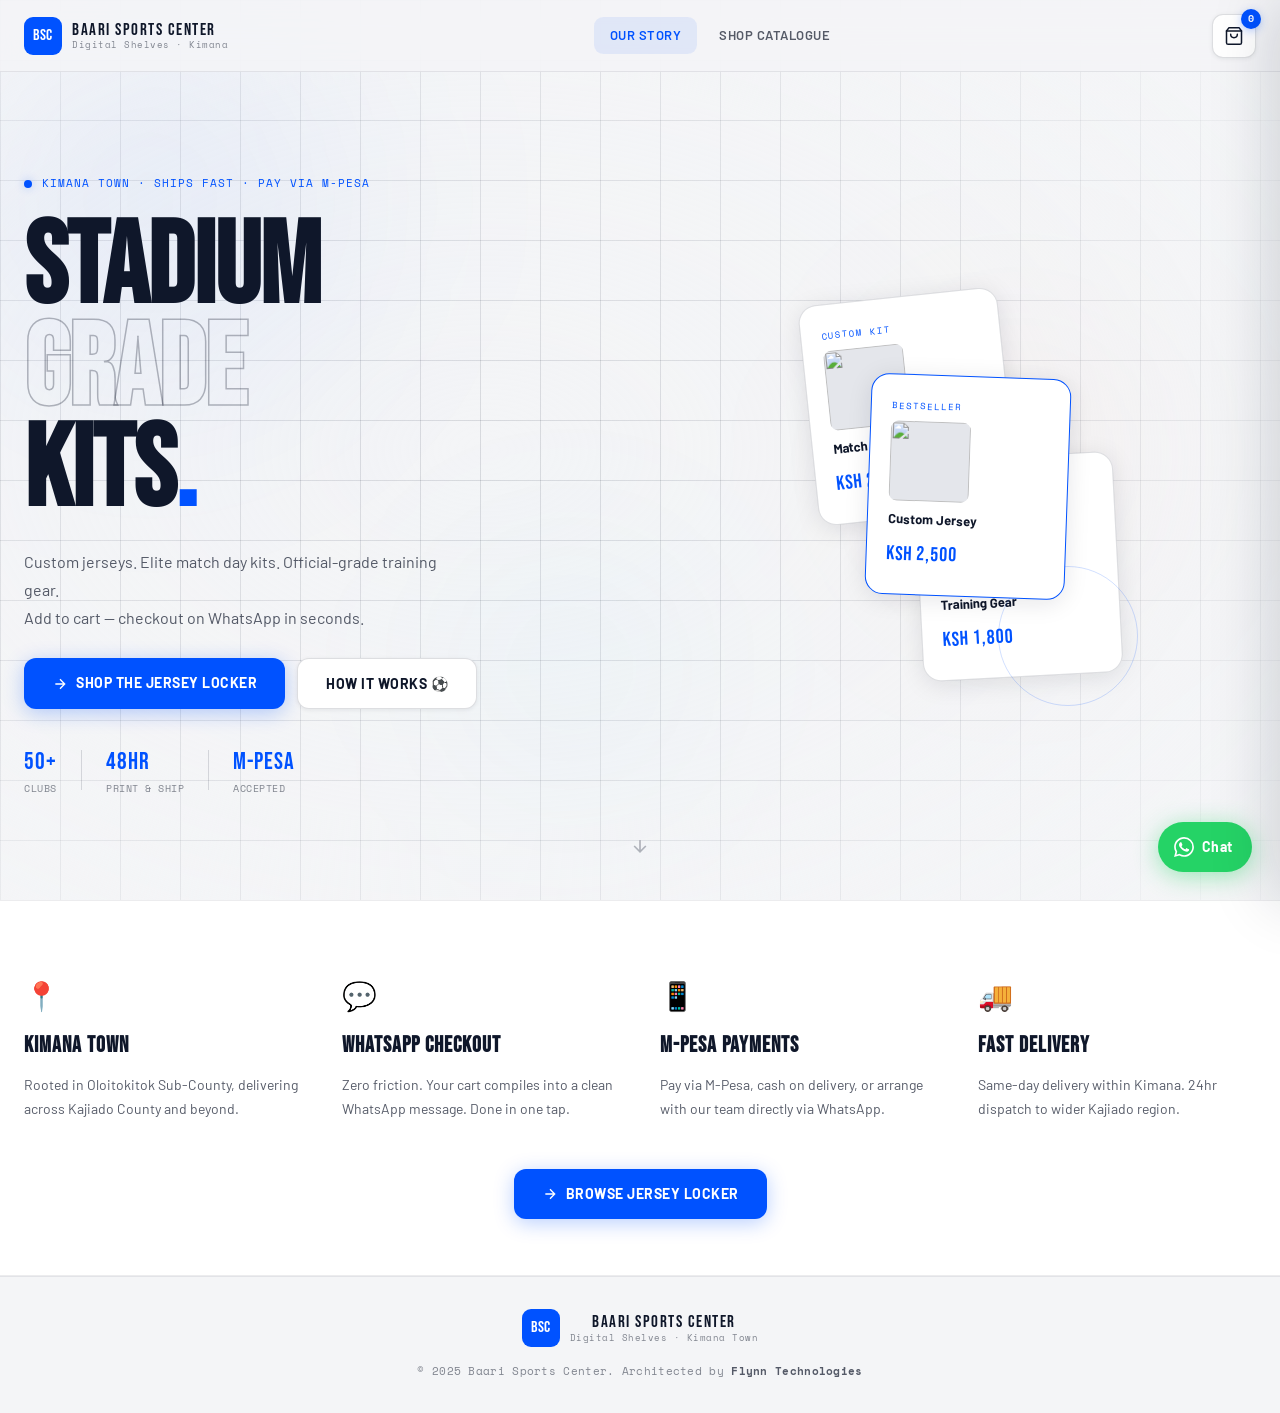
==== index.html @ a7b5a1e6 "First push from Termux" ====
<!DOCTYPE html>
<html lang="en">
<head>
  <meta charset="UTF-8" />
  <meta name="viewport" content="width=device-width, initial-scale=1.0" />
  <title>BAARI SPORTS CENTER — Digital Shelves · Kimana</title>
  <link rel="preconnect" href="https://fonts.googleapis.com" />
  <link rel="preconnect" href="https://fonts.gstatic.com" crossorigin />
  <link href="https://fonts.googleapis.com/css2?family=Bebas+Neue&family=Barlow:ital,wght@0,300;0,400;0,500;0,600;0,700;0,900;1,300&family=Space+Mono:wght@400;700&display=swap" rel="stylesheet" />
  <link rel="stylesheet" href="style.css" />
</head>
<body>

  <!-- ═══════════════════════════════════════════
       NAVIGATION BAR
  ═══════════════════════════════════════════ -->
  <header class="nav-header" id="navHeader">
    <div class="nav-inner">

      <!-- Logo -->
      <a class="nav-logo" href="index.html" aria-label="Baari Sports Center — Home">
        <span class="logo-qs">BSC</span>
        <div class="logo-text">
          <span class="logo-main">BAARI SPORTS CENTER</span>
          <span class="logo-sub">Digital Shelves · Kimana</span>
        </div>
      </a>

      <!-- Desktop nav links -->
      <nav class="nav-links" aria-label="Primary navigation">
        <a class="nav-link" href="index.html" data-page="index.html">Our Story</a>
        <a class="nav-link" href="catalogue.html" data-page="catalogue.html">Shop Catalogue</a>
      </nav>

      <!-- Actions -->
      <div class="nav-actions">
        <button class="cart-trigger" id="cartTrigger" aria-label="Open kit bag">
          <svg class="cart-icon" viewBox="0 0 24 24" fill="none" stroke="currentColor" stroke-width="1.8" stroke-linecap="round" stroke-linejoin="round">
            <path d="M6 2L3 6v14a2 2 0 002 2h14a2 2 0 002-2V6l-3-4z"/>
            <line x1="3" y1="6" x2="21" y2="6"/>
            <path d="M16 10a4 4 0 01-8 0"/>
          </svg>
          <span class="cart-badge" id="cartBadge">0</span>
        </button>
        <button class="hamburger" id="hamburger" aria-label="Open menu" aria-expanded="false">
          <span></span><span></span><span></span>
        </button>
      </div>

    </div>
  </header>

  <!-- Mobile nav overlay -->
  <div class="mobile-nav-overlay" id="mobileNavOverlay" role="dialog" aria-modal="true" aria-label="Mobile navigation">
    <button class="mobile-nav-close" id="mobileNavClose" aria-label="Close menu">✕</button>
    <a class="mobile-nav-link" href="index.html" data-page="index.html">Our Story</a>
    <a class="mobile-nav-link" href="catalogue.html" data-page="catalogue.html">Shop Catalogue</a>
  </div>


  <!-- ═══════════════════════════════════════════
       LANDING PAGE
  ═══════════════════════════════════════════ -->

  <!-- ─── HERO ─── -->
  <section class="hero" id="hero">

    <!-- Decorative background geometry -->
    <div class="hero-bg" aria-hidden="true">
      <div class="hero-grid-overlay"></div>
      <div class="hero-orb hero-orb--1"></div>
      <div class="hero-orb hero-orb--2"></div>
      <div class="hero-orb hero-orb--3"></div>
    </div>

    <!-- Deep vignette focus layer -->
    <div class="hero-vignette" aria-hidden="true"></div>

    <div class="hero-content">

      <!-- Eyebrow — first element in -->
      <div class="hero-eyebrow reveal-target reveal-target--d1">
        <span class="eyebrow-dot" aria-hidden="true"></span>
        <span>Kimana Town · Ships Fast · Pay via M-Pesa</span>
      </div>

      <!-- Headline — three lines, each staggered -->
      <h1 class="hero-headline" aria-label="Stadium Grade Kits">
        <span class="hl-line hl-line--1 reveal-target reveal-target--d2">STADIUM</span>
        <span class="hl-line hl-line--2 reveal-target reveal-target--d3">GRADE</span>
        <span class="hl-line hl-line--3 reveal-target reveal-target--d4">KITS<span class="hl-accent">.</span></span>
      </h1>

      <!-- Subtitle -->
      <p class="hero-sub reveal-target reveal-target--d5">
        Custom jerseys. Elite match day kits. Official-grade training gear.<br />
        Add to cart — checkout on WhatsApp in seconds.
      </p>

      <!-- CTAs -->
      <div class="hero-ctas reveal-target reveal-target--d6">
        <a class="btn btn--primary" href="catalogue.html">
          <svg viewBox="0 0 24 24" fill="none" stroke="currentColor" stroke-width="2"><path d="M5 12h14M12 5l7 7-7 7"/></svg>
          Shop the Jersey Locker
        </a>
        <button class="btn btn--ghost" id="heroHowItWorks">
          How It Works ⚽
        </button>
      </div>

      <!-- Stats -->
      <div class="hero-stats reveal-target reveal-target--d7">
        <div class="stat">
          <span class="stat-num">50+</span>
          <span class="stat-label">Clubs</span>
        </div>
        <div class="stat-divider" aria-hidden="true"></div>
        <div class="stat">
          <span class="stat-num">48hr</span>
          <span class="stat-label">Print &amp; Ship</span>
        </div>
        <div class="stat-divider" aria-hidden="true"></div>
        <div class="stat">
          <span class="stat-num">M-Pesa</span>
          <span class="stat-label">Accepted</span>
        </div>
      </div>

    </div>

    <!-- Hero visual card stack -->
    <div class="hero-visual reveal-target reveal-target--d4" aria-hidden="true">
      <div class="hero-card-stack">
        <div class="hc hc--1">
          <div class="hc-tag">CUSTOM KIT</div>
          <div class="hc-img-wrap hc-img-wrap--sm img-skeleton">
            <img src="assets/hero-kit.jpg" alt="" width="80" height="80" loading="lazy" class="hc-img"
                 onerror="this.closest('.hc-img-wrap').classList.add('img-fallback')" />
          </div>
          <div class="hc-name">Match Day Kit</div>
          <div class="hc-price">Ksh 2,800</div>
        </div>
        <div class="hc hc--2">
          <div class="hc-tag">BESTSELLER</div>
          <div class="hc-img-wrap hc-img-wrap--sm img-skeleton">
            <img src="assets/hero-jersey.jpg" alt="" width="80" height="80" loading="lazy" class="hc-img"
                 onerror="this.closest('.hc-img-wrap').classList.add('img-fallback')" />
          </div>
          <div class="hc-name">Custom Jersey</div>
          <div class="hc-price">Ksh 2,500</div>
        </div>
        <div class="hc hc--3">
          <div class="hc-tag">TRAINING</div>
          <div class="hc-img-wrap hc-img-wrap--sm img-skeleton">
            <img src="assets/hero-training.jpg" alt="" width="80" height="80" loading="lazy" class="hc-img"
                 onerror="this.closest('.hc-img-wrap').classList.add('img-fallback')" />
          </div>
          <div class="hc-name">Training Gear</div>
          <div class="hc-price">Ksh 1,800</div>
        </div>
        <div class="hc-accent-ring"></div>
      </div>
    </div>

    <!-- Scroll cue -->
    <button class="hero-scroll-cue" id="heroScrollCue" aria-label="Scroll to about section">
      <svg viewBox="0 0 24 24" fill="none" stroke="currentColor" stroke-width="2"><path d="M12 5v14M5 12l7 7 7-7"/></svg>
    </button>

  </section>


  <!-- ─── ABOUT / VALUE PROPOSITIONS ─── -->
  <section class="about-strip" id="about">
    <div class="about-inner">
      <div class="about-block">
        <span class="about-icon">📍</span>
        <h4>Kimana Town</h4>
        <p>Rooted in Oloitokitok Sub-County, delivering across Kajiado County and beyond.</p>
      </div>
      <div class="about-block">
        <span class="about-icon">💬</span>
        <h4>WhatsApp Checkout</h4>
        <p>Zero friction. Your cart compiles into a clean WhatsApp message. Done in one tap.</p>
      </div>
      <div class="about-block">
        <span class="about-icon">📱</span>
        <h4>M-Pesa Payments</h4>
        <p>Pay via M-Pesa, cash on delivery, or arrange with our team directly via WhatsApp.</p>
      </div>
      <div class="about-block">
        <span class="about-icon">🚚</span>
        <h4>Fast Delivery</h4>
        <p>Same-day delivery within Kimana. 24hr dispatch to wider Kajiado region.</p>
      </div>
    </div>

    <div class="about-cta-row">
      <a class="btn btn--primary" href="catalogue.html">
        <svg viewBox="0 0 24 24" fill="none" stroke="currentColor" stroke-width="2"><path d="M5 12h14M12 5l7 7-7 7"/></svg>
        Browse Jersey Locker
      </a>
    </div>
  </section>


  <!-- ═══════════════════════════════════════════
       FOOTER
  ═══════════════════════════════════════════ -->
  <footer class="footer">
    <div class="footer-inner">
      <div class="footer-logo">
        <span class="logo-qs">BSC</span>
        <div class="logo-text-sm">
          <span class="logo-main">BAARI SPORTS CENTER</span>
          <span class="logo-sub">Digital Shelves · Kimana Town</span>
        </div>
      </div>
      <p class="footer-copy">© 2025 Baari Sports Center. Architected by <strong>Flynn Technologies</strong></p>
    </div>
  </footer>


  <!-- ═══════════════════════════════════════════
       CART DRAWER
  ═══════════════════════════════════════════ -->
  <div class="cart-overlay" id="cartOverlay" aria-hidden="true"></div>

  <aside class="cart-drawer" id="cartDrawer" aria-hidden="true" aria-label="Kit Bag">
    <div class="cart-drawer-header">
      <h2 class="cart-drawer-title">
        <svg viewBox="0 0 24 24" fill="none" stroke="currentColor" stroke-width="1.8" aria-hidden="true">
          <path d="M6 2L3 6v14a2 2 0 002 2h14a2 2 0 002-2V6l-3-4z"/>
          <line x1="3" y1="6" x2="21" y2="6"/>
          <path d="M16 10a4 4 0 01-8 0"/>
        </svg>
        Kit Bag
        <span class="cart-item-count" id="cartItemCount">0 items</span>
      </h2>
      <button class="cart-close-btn" id="cartCloseBtn" aria-label="Close kit bag">
        <svg viewBox="0 0 24 24" fill="none" stroke="currentColor" stroke-width="2" aria-hidden="true">
          <line x1="18" y1="6" x2="6" y2="18"/>
          <line x1="6" y1="6" x2="18" y2="18"/>
        </svg>
      </button>
    </div>

    <div class="cart-body" id="cartBody">
      <div class="cart-empty" id="cartEmpty">
        <div class="cart-empty-icon" aria-hidden="true">⚽</div>
        <p>Your kit bag is empty.</p>
        <p class="cart-empty-sub">Browse the Jersey Locker and add kits to get started.</p>
      </div>
      <ul class="cart-items-list" id="cartItemsList" aria-label="Items in your kit bag"></ul>
    </div>

    <div class="cart-footer" id="cartFooter">
      <div class="cart-subtotal">
        <span>Subtotal</span>
        <span class="cart-subtotal-amount" id="cartSubtotal">Ksh 0</span>
      </div>
      <p class="cart-delivery-note">🚚 Delivery fee confirmed on WhatsApp</p>
      <button class="checkout-btn" id="checkoutBtn" disabled>
        <svg viewBox="0 0 24 24" fill="currentColor" aria-hidden="true">
          <path d="M17.472 14.382c-.297-.149-1.758-.867-2.03-.967-.273-.099-.471-.148-.67.15-.197.297-.767.966-.94 1.164-.173.199-.347.223-.644.075-.297-.15-1.255-.463-2.39-1.475-.883-.788-1.48-1.761-1.653-2.059-.173-.297-.018-.458.13-.606.134-.133.298-.347.446-.52.149-.174.198-.298.298-.497.099-.198.05-.371-.025-.52-.075-.149-.669-1.612-.916-2.207-.242-.579-.487-.5-.669-.51-.173-.008-.371-.01-.57-.01-.198 0-.52.074-.792.372-.272.297-1.04 1.016-1.04 2.479 0 1.462 1.065 2.875 1.213 3.074.149.198 2.096 3.2 5.077 4.487.709.306 1.262.489 1.694.625.712.227 1.36.195 1.871.118.571-.085 1.758-.719 2.006-1.413.248-.694.248-1.289.173-1.413-.074-.124-.272-.198-.57-.347m-5.421 7.403h-.004a9.87 9.87 0 01-5.031-1.378l-.361-.214-3.741.982.998-3.648-.235-.374a9.86 9.86 0 01-1.51-5.26c.001-5.45 4.436-9.884 9.888-9.884 2.64 0 5.122 1.03 6.988 2.898a9.825 9.825 0 012.893 6.994c-.003 5.45-4.437 9.884-9.885 9.884m8.413-18.297A11.815 11.815 0 0012.05 0C5.495 0 .16 5.335.157 11.892c0 2.096.547 4.142 1.588 5.945L.057 24l6.305-1.654a11.882 11.882 0 005.683 1.448h.005c6.554 0 11.89-5.335 11.893-11.893a11.821 11.821 0 00-3.48-8.413z"/>
        </svg>
        💬 Complete Order on WhatsApp
      </button>
    </div>
  </aside>


  <!-- ═══════════════════════════════════════════
       WHATSAPP FAB
  ═══════════════════════════════════════════ -->
  <a href="https://wa.me/254702453813"
     class="wa-fab"
     id="waFab"
     target="_blank"
     rel="noopener noreferrer"
     aria-label="Chat with us on WhatsApp">
    <svg class="wa-fab-icon" viewBox="0 0 24 24" fill="currentColor" aria-hidden="true">
      <path d="M17.472 14.382c-.297-.149-1.758-.867-2.03-.967-.273-.099-.471-.148-.67.15-.197.297-.767.966-.94 1.164-.173.199-.347.223-.644.075-.297-.15-1.255-.463-2.39-1.475-.883-.788-1.48-1.761-1.653-2.059-.173-.297-.018-.458.13-.606.134-.133.298-.347.446-.52.149-.174.198-.298.298-.497.099-.198.05-.371-.025-.52-.075-.149-.669-1.612-.916-2.207-.242-.579-.487-.5-.669-.51-.173-.008-.371-.01-.57-.01-.198 0-.52.074-.792.372-.272.297-1.04 1.016-1.04 2.479 0 1.462 1.065 2.875 1.213 3.074.149.198 2.096 3.2 5.077 4.487.709.306 1.262.489 1.694.625.712.227 1.36.195 1.871.118.571-.085 1.758-.719 2.006-1.413.248-.694.248-1.289.173-1.413-.074-.124-.272-.198-.57-.347m-5.421 7.403h-.004a9.87 9.87 0 01-5.031-1.378l-.361-.214-3.741.982.998-3.648-.235-.374a9.86 9.86 0 01-1.51-5.26c.001-5.45 4.436-9.884 9.888-9.884 2.64 0 5.122 1.03 6.988 2.898a9.825 9.825 0 012.893 6.994c-.003 5.45-4.437 9.884-9.885 9.884m8.413-18.297A11.815 11.815 0 0012.05 0C5.495 0 .16 5.335.157 11.892c0 2.096.547 4.142 1.588 5.945L.057 24l6.305-1.654a11.882 11.882 0 005.683 1.448h.005c6.554 0 11.89-5.335 11.893-11.893a11.821 11.821 0 00-3.48-8.413z"/>
    </svg>
    <span class="wa-fab-label">Chat</span>
  </a>


  <!-- ═══════════════════════════════════════════
       MOBILE FLOATING CART
  ═══════════════════════════════════════════ -->
  <button class="mobile-float-cart" id="mobileFloatCart" aria-label="Open kit bag">
    <svg viewBox="0 0 24 24" fill="none" stroke="currentColor" stroke-width="1.8" stroke-linecap="round" stroke-linejoin="round" aria-hidden="true">
      <path d="M6 2L3 6v14a2 2 0 002 2h14a2 2 0 002-2V6l-3-4z"/>
      <line x1="3" y1="6" x2="21" y2="6"/>
      <path d="M16 10a4 4 0 01-8 0"/>
    </svg>
    <span class="mobile-float-badge" id="mobileFloatBadge">0</span>
  </button>

  <!-- Toast -->
  <div class="toast" id="toast" role="status" aria-live="polite"></div>

  <script src="script.js"></script>
</body>
</html>
---- style.css ----
/* ═══════════════════════════════════════════════════════
   BAARI SPORTS CENTER — Digital Shelves
   style.css  ·  Pearl Gray & Electric Blue Athletic Theme
   Kaelen Flynn Technologies
═══════════════════════════════════════════════════════ */

/* ─── DESIGN TOKENS ─── */
:root {
  /* Backgrounds */
  --bg:        #f4f5f7;
  --bg-2:      #eceef2;
  --bg-3:      #e4e6eb;
  --surface:   #ffffff;
  --surface-2: #f8f9fb;

  /* Borders */
  --border:    rgba(15,23,42,0.08);
  --border-2:  rgba(15,23,42,0.14);
  --border-3:  rgba(15,23,42,0.22);

  /* Electric Blue accent */
  --blue:       #0052ff;
  --blue-dim:   rgba(0,82,255,0.08);
  --blue-mid:   rgba(0,82,255,0.18);
  --blue-glow:  rgba(0,82,255,0.28);
  --blue-dark:  #003fcc;

  /* Supporting accents */
  --orange:     #f05a28;
  --orange-dim: rgba(240,90,40,0.1);
  --teal:       #0ea5e9;
  --teal-dim:   rgba(14,165,233,0.1);
  --amber:      #f59e0b;
  --amber-dim:  rgba(245,158,11,0.1);

  /* Text */
  --ink:       #0f172a;
  --ink-70:    rgba(15,23,42,0.7);
  --ink-50:    rgba(15,23,42,0.5);
  --ink-30:    rgba(15,23,42,0.3);
  --ink-12:    rgba(15,23,42,0.12);

  /* WhatsApp */
  --wa:        #25D366;
  --wa-dark:   #1da851;

  /* Typography */
  --font-display: 'Bebas Neue', sans-serif;
  --font-body:    'Barlow', sans-serif;
  --font-mono:    'Space Mono', monospace;

  /* Layout */
  --nav-h:      72px;
  --radius:     12px;
  --radius-lg:  18px;
  --radius-xl:  24px;
  --shadow-sm:  0 1px 4px rgba(15,23,42,0.08);
  --shadow:     0 4px 24px rgba(15,23,42,0.10);
  --shadow-lg:  0 8px 48px rgba(15,23,42,0.14);
  --shadow-card:0 2px 16px rgba(15,23,42,0.08);

  /* Motion */
  --transition: 0.22s cubic-bezier(0.4, 0, 0.2, 1);
  --spring:     0.36s cubic-bezier(0.34, 1.56, 0.64, 1);

  /* Cinematic easing */
  --ease-cinematic: cubic-bezier(0.16, 1, 0.3, 1);
}


/* ─── RESET & BASE ─── */
*, *::before, *::after { box-sizing: border-box; margin: 0; padding: 0; }

html {
  scroll-behavior: smooth;
  scroll-padding-top: calc(var(--nav-h) + 20px);
}

body {
  background: var(--bg);
  color: var(--ink);
  font-family: var(--font-body);
  font-size: 15px;
  line-height: 1.6;
  overflow-x: hidden;
  -webkit-font-smoothing: antialiased;
}

img   { display: block; max-width: 100%; }
button{ cursor: pointer; font-family: inherit; border: none; }
a     { text-decoration: none; color: inherit; }
ul    { list-style: none; }

/* ─── SCROLLBAR ─── */
::-webkit-scrollbar       { width: 4px; }
::-webkit-scrollbar-track { background: var(--bg-2); }
::-webkit-scrollbar-thumb { background: var(--border-3); border-radius: 2px; }

/* ─── HIDDEN UTILITY ─── */
.hidden { display: none !important; }


/* ═══════════════════════════════════════════════════════
   NAVIGATION
═══════════════════════════════════════════════════════ */
.nav-header {
  position: fixed;
  top: 0; left: 0; right: 0;
  z-index: 900;
  height: var(--nav-h);
  background: rgba(244,245,247,0.82);
  backdrop-filter: blur(20px) saturate(180%);
  -webkit-backdrop-filter: blur(20px) saturate(180%);
  border-bottom: 1px solid var(--border);
  transition: background var(--transition), box-shadow var(--transition);
}

.nav-header.scrolled {
  background: rgba(244,245,247,0.96);
  box-shadow: 0 2px 20px rgba(15,23,42,0.10);
}

.nav-inner {
  max-width: 1400px;
  margin: 0 auto;
  height: 100%;
  padding: 0 24px;
  display: flex;
  align-items: center;
  justify-content: space-between;
  gap: 20px;
}

/* Logo */
.nav-logo {
  display: flex;
  align-items: center;
  gap: 10px;
  flex-shrink: 0;
  background: transparent;
  border: none;
  padding: 0;
  cursor: pointer;
  transition: opacity var(--transition);
  text-decoration: none;
  color: inherit;
}

.nav-logo:hover { opacity: 0.75; }

.logo-qs {
  width: 38px;
  height: 38px;
  background: var(--blue);
  color: #fff;
  font-family: var(--font-display);
  font-size: 16px;
  display: flex;
  align-items: center;
  justify-content: center;
  border-radius: 9px;
  letter-spacing: 0.5px;
  flex-shrink: 0;
}

.logo-text {
  display: flex;
  flex-direction: column;
  line-height: 1.15;
}

.logo-main {
  font-family: var(--font-display);
  font-size: 17px;
  letter-spacing: 1.5px;
  color: var(--ink);
}

.logo-sub {
  font-family: var(--font-mono);
  font-size: 9px;
  color: var(--ink-50);
  letter-spacing: 0.5px;
}

/* Desktop nav links */
.nav-links {
  display: flex;
  align-items: center;
  gap: 6px;
}

.nav-link {
  font-family: var(--font-body);
  font-weight: 600;
  font-size: 13px;
  letter-spacing: 0.5px;
  color: var(--ink-70);
  padding: 8px 16px;
  border-radius: 9px;
  border: none;
  background: transparent;
  transition: color var(--transition), background var(--transition);
  text-transform: uppercase;
  cursor: pointer;
  text-decoration: none;
  display: inline-flex;
  align-items: center;
}

.nav-link:hover {
  color: var(--blue);
  background: var(--blue-dim);
}

.nav-link.active {
  color: var(--blue);
  background: var(--blue-dim);
}

.nav-actions {
  display: flex;
  align-items: center;
  gap: 10px;
}

/* Cart trigger */
.cart-trigger {
  position: relative;
  width: 44px;
  height: 44px;
  background: var(--surface);
  border: 1px solid var(--border-2);
  border-radius: 11px;
  display: flex;
  align-items: center;
  justify-content: center;
  transition: background var(--transition), border-color var(--transition), transform var(--spring);
  color: var(--ink);
  box-shadow: var(--shadow-sm);
}

.cart-trigger:hover {
  background: var(--blue-dim);
  border-color: var(--blue);
  transform: scale(1.05);
}

.cart-icon { width: 20px; height: 20px; }

.cart-badge {
  position: absolute;
  top: -6px; right: -6px;
  min-width: 20px;
  height: 20px;
  background: var(--blue);
  color: #fff;
  font-family: var(--font-mono);
  font-size: 10px;
  font-weight: 700;
  border-radius: 10px;
  display: flex;
  align-items: center;
  justify-content: center;
  padding: 0 4px;
  transition: transform var(--spring);
  box-shadow: 0 2px 8px var(--blue-glow);
}

.cart-badge.bump { transform: scale(1.45); }

/* Hamburger */
.hamburger {
  display: none;
  flex-direction: column;
  gap: 5px;
  width: 44px;
  height: 44px;
  background: var(--surface);
  border: 1px solid var(--border-2);
  border-radius: 11px;
  align-items: center;
  justify-content: center;
  box-shadow: var(--shadow-sm);
}

.hamburger span {
  display: block;
  width: 18px;
  height: 2px;
  background: var(--ink);
  border-radius: 1px;
  transition: all var(--transition);
}

/* Mobile nav overlay */
.mobile-nav-overlay {
  position: fixed;
  inset: 0;
  z-index: 950;
  background: rgba(244,245,247,0.98);
  display: flex;
  flex-direction: column;
  align-items: center;
  justify-content: center;
  gap: 16px;
  transform: translateX(100%);
  transition: transform 0.32s cubic-bezier(0.4, 0, 0.2, 1);
}

.mobile-nav-overlay.open { transform: translateX(0); }

.mobile-nav-close {
  position: absolute;
  top: 20px; right: 20px;
  background: var(--surface);
  border: 1px solid var(--border-2);
  color: var(--ink);
  width: 42px; height: 42px;
  border-radius: 11px;
  font-size: 18px;
  display: flex;
  align-items: center;
  justify-content: center;
  cursor: pointer;
  box-shadow: var(--shadow-sm);
}

.mobile-nav-link {
  font-family: var(--font-display);
  font-size: 44px;
  letter-spacing: 2px;
  color: var(--ink-70);
  background: transparent;
  border: none;
  cursor: pointer;
  transition: color var(--transition);
  text-transform: uppercase;
  text-decoration: none;
  display: block;
}

.mobile-nav-link:hover { color: var(--blue); }
.mobile-nav-link.active { color: var(--blue); }


/* ═══════════════════════════════════════════════════════
   ██████  CINEMATIC HERO  ██████
   Full-viewport reveal with staggered typographic entry.
═══════════════════════════════════════════════════════ */

/* ─── Cinematic reveal keyframe ─── */
@keyframes cinematicFadeUp {
  0% {
    opacity: 0;
    transform: translateY(36px);
    filter: blur(4px);
  }
  60% {
    filter: blur(0px);
  }
  100% {
    opacity: 1;
    transform: translateY(0);
    filter: blur(0px);
  }
}

/* Initial hidden state for all reveal targets */
.reveal-target {
  opacity: 0;
  animation-fill-mode: both;
  animation-timing-function: var(--ease-cinematic);
  animation-duration: 0.9s;
  animation-name: cinematicFadeUp;
}

.reveal-target--d1  { animation-delay: 0.15s; }
.reveal-target--d2  { animation-delay: 0.35s; }
.reveal-target--d3  { animation-delay: 0.52s; }
.reveal-target--d4  { animation-delay: 0.68s; }
.reveal-target--d5  { animation-delay: 0.82s; }
.reveal-target--d6  { animation-delay: 0.96s; }
.reveal-target--d7  { animation-delay: 1.10s; }

/* ─── Hero layout ─── */
.hero {
  position: relative;
  min-height: 100vh;
  height: 100vh;
  display: grid;
  grid-template-columns: 1fr 1fr;
  align-items: center;
  padding: var(--nav-h) 24px 0;
  max-width: 1400px;
  margin: 0 auto;
  gap: 40px;
  overflow: hidden;
}

/* ─── Background layers ─── */
.hero-bg {
  position: fixed;
  inset: 0;
  z-index: -1;
  pointer-events: none;
}

/* Deep vignette overlay — pulls attention to centre content */
.hero-vignette {
  position: absolute;
  inset: 0;
  background:
    radial-gradient(ellipse 75% 70% at 38% 50%, transparent 0%, rgba(244,245,247,0.28) 60%, rgba(244,245,247,0.78) 100%);
  pointer-events: none;
  z-index: 1;
}

.hero-grid-overlay {
  position: absolute;
  inset: 0;
  background-image:
    linear-gradient(var(--ink-12) 1px, transparent 1px),
    linear-gradient(90deg, var(--ink-12) 1px, transparent 1px);
  background-size: 60px 60px;
}

.hero-orb {
  position: absolute;
  border-radius: 50%;
  filter: blur(90px);
  pointer-events: none;
}

.hero-orb--1 {
  width: 600px; height: 600px;
  top: -100px; left: -150px;
  background: radial-gradient(circle, rgba(0,82,255,0.09) 0%, transparent 70%);
}

.hero-orb--2 {
  width: 420px; height: 420px;
  top: 28%; right: 4%;
  background: radial-gradient(circle, rgba(240,90,40,0.07) 0%, transparent 70%);
}

.hero-orb--3 {
  width: 320px; height: 320px;
  bottom: 8%; left: 32%;
  background: radial-gradient(circle, rgba(14,165,233,0.07) 0%, transparent 70%);
}

/* ─── Hero content column ─── */
.hero-content {
  position: relative;
  z-index: 2;
  display: flex;
  flex-direction: column;
  gap: 26px;
}

.hero-eyebrow {
  display: flex;
  align-items: center;
  gap: 10px;
  font-family: var(--font-mono);
  font-size: 11px;
  color: var(--blue);
  letter-spacing: 1px;
  text-transform: uppercase;
}

.eyebrow-dot {
  width: 8px; height: 8px;
  background: var(--blue);
  border-radius: 50%;
  box-shadow: 0 0 10px var(--blue-glow);
  animation: dotPulse 2s infinite;
  flex-shrink: 0;
}

@keyframes dotPulse {
  0%, 100% { opacity: 1; box-shadow: 0 0 6px var(--blue-glow); }
  50%       { opacity: 0.6; box-shadow: 0 0 18px var(--blue-glow); }
}

/* ─── Headline ─── */
.hero-headline {
  display: flex;
  flex-direction: column;
  line-height: 0.88;
  gap: 0;
}

.hl-line {
  font-family: var(--font-display);
  font-size: clamp(72px, 9vw, 130px);
  letter-spacing: -1px;
  display: block;
  color: var(--ink);
  /* Each line is its own reveal target */
}

.hl-line--2 {
  color: transparent;
  -webkit-text-stroke: 1.5px var(--ink-30);
}

.hl-line--3 { color: var(--ink); }
.hl-accent  { color: var(--blue); }

.hero-sub {
  font-size: 16px;
  color: var(--ink-70);
  font-weight: 400;
  line-height: 1.75;
  max-width: 440px;
}

/* ─── CTA buttons ─── */
.hero-ctas {
  display: flex;
  gap: 12px;
  flex-wrap: wrap;
}

.btn {
  display: inline-flex;
  align-items: center;
  gap: 8px;
  padding: 14px 28px;
  border-radius: var(--radius);
  font-family: var(--font-body);
  font-weight: 700;
  font-size: 14px;
  letter-spacing: 0.5px;
  text-transform: uppercase;
  transition: all var(--transition);
  cursor: pointer;
  border: none;
  text-decoration: none;
}

.btn svg { width: 16px; height: 16px; transition: transform var(--transition); }

.btn--primary {
  background: var(--blue);
  color: #fff;
  box-shadow: 0 4px 20px var(--blue-glow);
}

.btn--primary:hover {
  background: var(--blue-dark);
  box-shadow: 0 6px 28px var(--blue-glow);
  transform: translateY(-2px);
}

.btn--primary:hover svg { transform: translateX(4px); }

.btn--ghost {
  background: var(--surface);
  color: var(--ink);
  border: 1px solid var(--border-2);
  box-shadow: var(--shadow-sm);
}

.btn--ghost:hover {
  border-color: var(--orange);
  color: var(--orange);
  background: var(--orange-dim);
}

/* ─── Stats ─── */
.hero-stats {
  display: flex;
  align-items: center;
  gap: 24px;
  padding-top: 8px;
}

.stat { display: flex; flex-direction: column; }

.stat-num {
  font-family: var(--font-display);
  font-size: 24px;
  letter-spacing: 1px;
  color: var(--blue);
}

.stat-label {
  font-family: var(--font-mono);
  font-size: 10px;
  color: var(--ink-50);
  text-transform: uppercase;
  letter-spacing: 0.5px;
}

.stat-divider {
  width: 1px;
  height: 40px;
  background: var(--border-2);
}

/* ─── Hero visual (card stack, right column) ─── */
.hero-visual {
  position: relative;
  z-index: 2;
  display: flex;
  justify-content: center;
  align-items: center;
}

.hero-card-stack {
  position: relative;
  width: 300px;
  height: 380px;
}

.hc {
  position: absolute;
  width: 200px;
  background: var(--surface);
  border: 1px solid var(--border-2);
  border-radius: var(--radius-lg);
  padding: 24px 20px;
  display: flex;
  flex-direction: column;
  gap: 8px;
  box-shadow: var(--shadow);
  transition: transform 0.4s cubic-bezier(0.34, 1.56, 0.64, 1), box-shadow var(--transition);
}

.hc:hover {
  transform: translateY(-8px) rotate(0deg) !important;
  z-index: 10;
  box-shadow: var(--shadow-lg);
}

.hc--1 { top: 0;     left: 0;     transform: rotate(-6deg); }
.hc--2 { top: 80px;  left: 60px;  transform: rotate(2deg); z-index: 5; border-color: var(--blue); border-width: 1.5px; }
.hc--3 { top: 160px; left: 110px; transform: rotate(-3deg); }

.hc-tag {
  font-family: var(--font-mono);
  font-size: 9px;
  letter-spacing: 1px;
  color: var(--blue);
  text-transform: uppercase;
}

.hc-img-wrap {
  width: 80px; height: 80px;
  border-radius: 8px;
  overflow: hidden;
  background: var(--bg-3);
}

.hc-img { width: 100%; height: 100%; object-fit: cover; }

.hc-img-wrap.img-fallback::after {
  content: '⚽';
  font-size: 32px;
  display: flex;
  align-items: center;
  justify-content: center;
  width: 100%;
  height: 100%;
}

.hc-name {
  font-family: var(--font-body);
  font-weight: 700;
  font-size: 13px;
  color: var(--ink);
}

.hc-price {
  font-family: var(--font-display);
  font-size: 20px;
  color: var(--blue);
  letter-spacing: 1px;
}

.hc-accent-ring {
  position: absolute;
  bottom: -30px; right: -30px;
  width: 140px; height: 140px;
  border-radius: 50%;
  border: 1.5px solid var(--blue-mid);
  animation: spin 20s linear infinite;
}

@keyframes spin { to { transform: rotate(360deg); } }

/* ─── Scroll cue ─── */
.hero-scroll-cue {
  position: absolute;
  bottom: 32px;
  left: 50%;
  transform: translateX(-50%);
  width: 44px; height: 44px;
  display: flex;
  align-items: center;
  justify-content: center;
  color: var(--ink-30);
  background: transparent;
  border: none;
  cursor: pointer;
  animation: scrollBounce 2s ease-in-out infinite;
  transition: color var(--transition);
  z-index: 2;
}

.hero-scroll-cue:hover { color: var(--blue); }
.hero-scroll-cue svg { width: 20px; height: 20px; }

@keyframes scrollBounce {
  0%, 100% { transform: translateX(-50%) translateY(0); }
  50%       { transform: translateX(-50%) translateY(6px); }
}


/* ═══════════════════════════════════════════════════════
   ABOUT STRIP  (index.html)
═══════════════════════════════════════════════════════ */
.about-strip {
  background: var(--surface);
  border-top: 1px solid var(--border);
  border-bottom: 1px solid var(--border);
  padding: 72px 24px 56px;
}

.about-inner {
  max-width: 1400px;
  margin: 0 auto;
  display: grid;
  grid-template-columns: repeat(auto-fit, minmax(220px, 1fr));
  gap: 40px;
  margin-bottom: 48px;
}

.about-block {
  display: flex;
  flex-direction: column;
  gap: 10px;
}

.about-icon { font-size: 28px; }

.about-block h4 {
  font-family: var(--font-display);
  font-size: 22px;
  letter-spacing: 1px;
  color: var(--ink);
}

.about-block p {
  font-size: 14px;
  color: var(--ink-70);
  line-height: 1.7;
}

.about-cta-row {
  max-width: 1400px;
  margin: 0 auto;
  display: flex;
  justify-content: center;
}


/* ═══════════════════════════════════════════════════════
   SHOP BANNER  (catalogue.html)
═══════════════════════════════════════════════════════ */
.shop-banner {
  padding: calc(var(--nav-h) + 48px) 24px 40px;
  background: linear-gradient(135deg, var(--blue) 0%, var(--blue-dark) 100%);
  color: #fff;
  position: relative;
  overflow: hidden;
}

.shop-banner::before {
  content: '';
  position: absolute;
  inset: 0;
  background-image:
    linear-gradient(rgba(255,255,255,0.05) 1px, transparent 1px),
    linear-gradient(90deg, rgba(255,255,255,0.05) 1px, transparent 1px);
  background-size: 48px 48px;
  pointer-events: none;
}

.shop-banner-inner {
  max-width: 1400px;
  margin: 0 auto;
  display: grid;
  grid-template-columns: auto 1fr;
  gap: 48px;
  align-items: end;
  position: relative;
}

.shop-banner-eyebrow {
  display: flex;
  align-items: center;
  gap: 8px;
  font-family: var(--font-mono);
  font-size: 10px;
  letter-spacing: 1.2px;
  text-transform: uppercase;
  color: rgba(255,255,255,0.65);
  margin-bottom: 14px;
}

.shop-banner-eyebrow .eyebrow-dot { background: #fff; box-shadow: none; }

.shop-banner-title {
  font-family: var(--font-display);
  font-size: clamp(52px, 7vw, 96px);
  letter-spacing: 2px;
  line-height: 0.9;
  color: #fff;
}

.shop-banner-title em {
  font-style: normal;
  color: transparent;
  -webkit-text-stroke: 1.5px rgba(255,255,255,0.45);
}

.shop-banner-right {
  display: flex;
  flex-direction: column;
  justify-content: flex-end;
  padding-bottom: 8px;
  gap: 16px;
}

.shop-banner-desc {
  font-size: 15px;
  color: rgba(255,255,255,0.8);
  max-width: 460px;
  line-height: 1.7;
}

.shop-sort-row {
  display: flex;
  align-items: center;
  gap: 16px;
}

.shop-count {
  font-family: var(--font-mono);
  font-size: 11px;
  color: rgba(255,255,255,0.55);
  text-transform: uppercase;
  letter-spacing: 0.5px;
}


/* ═══════════════════════════════════════════════════════
   SHELF / PRODUCT SECTION  (catalogue.html)
═══════════════════════════════════════════════════════ */
.shelf {
  position: relative;
  padding: 56px 24px 88px;
  max-width: 1400px;
  margin: 0 auto;
}

.jerseys-stadium-bg {
  position: absolute;
  inset: 0;
  pointer-events: none;
  overflow: hidden;
}

.stadium-lines {
  position: absolute;
  inset: 0;
  background: repeating-linear-gradient(
    90deg,
    rgba(0,82,255,0.025) 0px,
    rgba(0,82,255,0.025) 1px,
    transparent 1px,
    transparent 80px
  );
}

/* ─── Jersey custom notice ─── */
.jersey-custom-notice {
  display: flex;
  align-items: flex-start;
  gap: 10px;
  padding: 14px 18px;
  background: var(--blue-dim);
  border: 1px solid var(--blue-mid);
  border-radius: var(--radius);
  font-family: var(--font-mono);
  font-size: 11px;
  color: var(--blue);
  margin-bottom: 36px;
  line-height: 1.6;
}

.jersey-custom-notice svg { width: 16px; height: 16px; flex-shrink: 0; margin-top: 1px; }

/* ─── Product grid ─── */
.product-grid {
  display: grid;
  grid-template-columns: repeat(auto-fill, minmax(280px, 1fr));
  gap: 20px;
}

.product-grid--jerseys {
  grid-template-columns: repeat(auto-fill, minmax(300px, 1fr));
}

/* ─── Product card ─── */
.product-card {
  background: var(--surface);
  border: 1px solid var(--border);
  border-radius: var(--radius-lg);
  overflow: hidden;
  transition: transform var(--transition), border-color var(--transition), box-shadow var(--transition);
  display: flex;
  flex-direction: column;
  box-shadow: var(--shadow-card);
}

.product-card:hover {
  transform: translateY(-5px);
  border-color: var(--border-2);
  box-shadow: var(--shadow);
}

.product-card--jersey { border-color: rgba(0,82,255,0.08); }

.product-card--jersey:hover {
  border-color: var(--blue-mid);
  box-shadow: 0 8px 40px var(--blue-glow);
}

/* ─── Product media ─── */
.product-media {
  position: relative;
  height: 180px;
  background: var(--bg-2);
  display: flex;
  align-items: center;
  justify-content: center;
  overflow: hidden;
}

.product-media--jersey {
  background: linear-gradient(135deg, var(--bg-2) 0%, var(--bg-3) 100%);
  flex-direction: column;
  gap: 8px;
}

.jersey-club {
  font-family: var(--font-display);
  font-size: 13px;
  letter-spacing: 2px;
  color: var(--blue);
  text-transform: uppercase;
}

/* ─── Badges ─── */
.product-badge {
  position: absolute;
  top: 12px; right: 12px;
  font-family: var(--font-mono);
  font-size: 9px;
  font-weight: 700;
  letter-spacing: 1px;
  text-transform: uppercase;
  padding: 4px 9px;
  border-radius: 7px;
  background: rgba(255,255,255,0.9);
  color: var(--blue);
  border: 1px solid var(--blue-mid);
  backdrop-filter: blur(4px);
}

.product-badge--new  { color: var(--teal);  border-color: rgba(14,165,233,0.3); }
.product-badge--sale { color: var(--orange); border-color: rgba(240,90,40,0.3); }

/* ─── Product image ─── */
.product-img-wrap {
  width: 100%;
  aspect-ratio: var(--aspect, 4/3);
  overflow: hidden;
  background: var(--bg-2);
}

.product-img {
  width: 100%;
  height: 100%;
  object-fit: cover;
  transition: transform var(--transition);
}

.product-card:hover .product-img { transform: scale(1.04); }

/* Skeleton shimmer */
.product-img-wrap.img-skeleton { position: relative; }
.product-img-wrap.img-skeleton::before {
  content: '';
  position: absolute;
  inset: 0;
  background: linear-gradient(90deg, var(--bg-2) 25%, var(--bg-3) 50%, var(--bg-2) 75%);
  background-size: 200% 100%;
  animation: shimmer 1.5s infinite;
  z-index: 0;
}
.product-img-wrap.img-skeleton img { position: relative; z-index: 1; }

@keyframes shimmer {
  0%   { background-position: 200% 0; }
  100% { background-position: -200% 0; }
}

.product-img-wrap.img-fallback {
  display: flex;
  align-items: center;
  justify-content: center;
  font-size: 52px;
}
.product-img-wrap.img-fallback::after { content: '⚽'; }
.product-img-wrap.img-fallback img   { display: none; }

/* ─── Product info ─── */
.product-info {
  padding: 20px;
  display: flex;
  flex-direction: column;
  gap: 12px;
  flex: 1;
}

.product-name {
  font-family: var(--font-body);
  font-weight: 700;
  font-size: 16px;
  color: var(--ink);
  line-height: 1.3;
}

.product-detail {
  font-size: 12px;
  color: var(--ink-50);
  font-family: var(--font-mono);
  line-height: 1.5;
}

.product-price {
  font-family: var(--font-display);
  font-size: 26px;
  letter-spacing: 1px;
  color: var(--blue);
}

/* ─── Size selector ─── */
.size-selector {
  display: flex;
  align-items: center;
  gap: 10px;
  flex-wrap: wrap;
}

.size-label {
  font-family: var(--font-mono);
  font-size: 10px;
  color: var(--ink-50);
  text-transform: uppercase;
  letter-spacing: 0.5px;
  flex-shrink: 0;
}

.sizes { display: flex; gap: 6px; flex-wrap: wrap; }

.size-btn {
  padding: 5px 10px;
  border-radius: 7px;
  background: var(--bg-2);
  border: 1px solid var(--border-2);
  color: var(--ink-70);
  font-family: var(--font-mono);
  font-size: 11px;
  font-weight: 700;
  transition: all var(--transition);
  cursor: pointer;
}

.size-btn:hover {
  border-color: var(--blue);
  color: var(--blue);
  background: var(--blue-dim);
}

.size-btn.selected {
  background: var(--blue);
  color: #fff;
  border-color: var(--blue);
  box-shadow: 0 2px 10px var(--blue-glow);
}

/* ─── Jersey custom fields ─── */
.jersey-custom-fields {
  display: flex;
  gap: 10px;
}

.custom-field-group {
  flex: 1;
  display: flex;
  flex-direction: column;
  gap: 5px;
}

.custom-field-label {
  font-family: var(--font-mono);
  font-size: 9px;
  color: var(--blue);
  text-transform: uppercase;
  letter-spacing: 0.5px;
}

.custom-name-input,
.custom-number-input {
  width: 100%;
  padding: 8px 10px;
  background: var(--bg-2);
  border: 1px solid var(--border-2);
  border-radius: 8px;
  color: var(--ink);
  font-family: var(--font-mono);
  font-size: 12px;
  outline: none;
  transition: border-color var(--transition), box-shadow var(--transition);
}

.custom-name-input:focus,
.custom-number-input:focus {
  border-color: var(--blue);
  box-shadow: 0 0 0 3px var(--blue-dim);
  background: var(--surface);
}

.custom-name-input::placeholder,
.custom-number-input::placeholder {
  color: var(--ink-30);
  font-size: 11px;
}

/* ─── Add to cart button ─── */
.add-to-cart-btn {
  margin-top: auto;
  width: 100%;
  padding: 12px;
  background: var(--bg-2);
  border: 1px solid var(--border-2);
  border-radius: var(--radius);
  color: var(--ink);
  font-family: var(--font-body);
  font-weight: 700;
  font-size: 13px;
  letter-spacing: 0.5px;
  text-transform: uppercase;
  transition: all var(--transition);
  cursor: pointer;
}

.add-to-cart-btn:hover {
  background: var(--blue);
  color: #fff;
  border-color: var(--blue);
  transform: translateY(-1px);
  box-shadow: 0 4px 20px var(--blue-glow);
}

.add-to-cart-btn--jersey:hover {
  background: var(--blue);
  border-color: var(--blue);
  box-shadow: 0 4px 20px var(--blue-glow);
}

.add-to-cart-btn.added {
  background: var(--blue);
  color: #fff;
  border-color: var(--blue);
}


/* ═══════════════════════════════════════════════════════
   FOOTER
═══════════════════════════════════════════════════════ */
.footer {
  background: var(--bg);
  border-top: 1px solid var(--border);
  padding: 32px 24px;
}

.footer-inner {
  max-width: 1400px;
  margin: 0 auto;
  display: flex;
  flex-direction: column;
  align-items: center;
  gap: 16px;
  text-align: center;
}

.footer-logo {
  display: flex;
  align-items: center;
  gap: 10px;
}

.logo-text-sm {
  display: flex;
  flex-direction: column;
  line-height: 1.15;
}

.footer-copy {
  font-family: var(--font-mono);
  font-size: 11px;
  color: var(--ink-50);
  letter-spacing: 0.3px;
  text-align: center;
}

.footer-copy strong { color: var(--ink-70); font-weight: 700; }


/* ═══════════════════════════════════════════════════════
   CART DRAWER
═══════════════════════════════════════════════════════ */
.cart-overlay {
  position: fixed;
  inset: 0;
  z-index: 1000;
  background: rgba(15,23,42,0.4);
  backdrop-filter: blur(4px);
  opacity: 0;
  pointer-events: none;
  transition: opacity var(--transition);
}

.cart-overlay.open {
  opacity: 1;
  pointer-events: all;
}

.cart-drawer {
  position: fixed;
  top: 0; right: 0;
  z-index: 1001;
  width: min(480px, 100vw);
  height: 100vh;
  background: var(--surface);
  border-left: 1px solid var(--border-2);
  display: flex;
  flex-direction: column;
  transform: translateX(100%);
  transition: transform 0.36s cubic-bezier(0.4, 0, 0.2, 1);
  box-shadow: -8px 0 60px rgba(15,23,42,0.16);
}

.cart-drawer.open { transform: translateX(0); }

.cart-drawer-header {
  padding: 20px 24px;
  border-bottom: 1px solid var(--border);
  display: flex;
  align-items: center;
  justify-content: space-between;
  background: var(--surface-2);
  flex-shrink: 0;
}

.cart-drawer-title {
  display: flex;
  align-items: center;
  gap: 10px;
  font-family: var(--font-display);
  font-size: 22px;
  letter-spacing: 1.5px;
  color: var(--ink);
}

.cart-drawer-title svg { width: 20px; height: 20px; color: var(--blue); }

.cart-item-count {
  font-family: var(--font-mono);
  font-size: 10px;
  color: var(--ink-50);
  font-weight: 400;
  letter-spacing: 0.3px;
  margin-left: 4px;
}

.cart-close-btn {
  width: 38px; height: 38px;
  background: var(--bg-2);
  border: 1px solid var(--border-2);
  border-radius: 9px;
  color: var(--ink);
  display: flex;
  align-items: center;
  justify-content: center;
  transition: all var(--transition);
  cursor: pointer;
}

.cart-close-btn:hover {
  background: var(--bg-3);
  border-color: var(--border-3);
}

.cart-close-btn svg { width: 16px; height: 16px; }

.cart-body {
  flex: 1;
  overflow-y: auto;
  padding: 16px;
}

.cart-empty {
  display: flex;
  flex-direction: column;
  align-items: center;
  justify-content: center;
  gap: 8px;
  height: 300px;
  text-align: center;
}

.cart-empty-icon { font-size: 48px; }

.cart-empty p {
  font-weight: 600;
  color: var(--ink-70);
  font-size: 16px;
}

.cart-empty-sub {
  font-size: 13px !important;
  color: var(--ink-50) !important;
  font-weight: 400 !important;
}

.cart-items-list {
  display: flex;
  flex-direction: column;
  gap: 12px;
}

.cart-item {
  background: var(--surface-2);
  border: 1px solid var(--border);
  border-radius: var(--radius);
  padding: 16px;
  display: grid;
  grid-template-columns: 1fr auto;
  gap: 12px;
  align-items: start;
  animation: slideIn 0.25s cubic-bezier(0.4, 0, 0.2, 1);
}

@keyframes slideIn {
  from { opacity: 0; transform: translateX(20px); }
  to   { opacity: 1; transform: translateX(0); }
}

.cart-item-name {
  font-weight: 700;
  font-size: 14px;
  color: var(--ink);
  margin-bottom: 4px;
}

.cart-item-size {
  font-family: var(--font-mono);
  font-size: 10px;
  color: var(--ink-50);
  text-transform: uppercase;
  letter-spacing: 0.5px;
}

.cart-item-custom {
  font-family: var(--font-mono);
  font-size: 10px;
  color: var(--blue);
  margin-top: 4px;
}

.cart-item-price {
  font-family: var(--font-display);
  font-size: 18px;
  color: var(--blue);
  letter-spacing: 0.5px;
  margin-top: 8px;
}

.cart-item-controls {
  display: flex;
  flex-direction: column;
  align-items: flex-end;
  gap: 8px;
}

.qty-controls {
  display: flex;
  align-items: center;
  gap: 8px;
  background: var(--bg-2);
  border: 1px solid var(--border-2);
  border-radius: 8px;
  padding: 4px;
}

.qty-btn {
  width: 24px; height: 24px;
  background: transparent;
  border: none;
  color: var(--ink-70);
  font-size: 16px;
  display: flex;
  align-items: center;
  justify-content: center;
  border-radius: 5px;
  transition: all var(--transition);
  line-height: 1;
  cursor: pointer;
}

.qty-btn:hover {
  background: var(--blue-dim);
  color: var(--blue);
}

.qty-display {
  font-family: var(--font-mono);
  font-size: 13px;
  font-weight: 700;
  color: var(--ink);
  min-width: 20px;
  text-align: center;
}

.remove-item-btn {
  background: transparent;
  border: none;
  color: var(--ink-30);
  font-size: 11px;
  font-family: var(--font-mono);
  text-transform: uppercase;
  letter-spacing: 0.5px;
  padding: 4px;
  transition: color var(--transition);
  cursor: pointer;
}

.remove-item-btn:hover { color: #ef4444; }

.cart-footer {
  padding: 20px 24px;
  border-top: 1px solid var(--border);
  background: var(--surface-2);
  display: flex;
  flex-direction: column;
  gap: 12px;
  flex-shrink: 0;
}

.cart-subtotal {
  display: flex;
  justify-content: space-between;
  align-items: center;
}

.cart-subtotal span:first-child {
  font-family: var(--font-mono);
  font-size: 12px;
  color: var(--ink-50);
  text-transform: uppercase;
  letter-spacing: 0.5px;
}

.cart-subtotal-amount {
  font-family: var(--font-display);
  font-size: 28px;
  letter-spacing: 1px;
  color: var(--blue);
}

.cart-delivery-note {
  font-family: var(--font-mono);
  font-size: 10px;
  color: var(--ink-50);
  letter-spacing: 0.3px;
}

.checkout-btn {
  width: 100%;
  padding: 16px;
  background: var(--wa);
  color: #fff;
  border: none;
  border-radius: var(--radius);
  font-family: var(--font-body);
  font-weight: 700;
  font-size: 15px;
  letter-spacing: 0.5px;
  display: flex;
  align-items: center;
  justify-content: center;
  gap: 10px;
  transition: all var(--transition);
  cursor: pointer;
}

.checkout-btn:hover {
  background: var(--wa-dark);
  transform: translateY(-2px);
  box-shadow: 0 8px 28px rgba(37,211,102,0.35);
}

.checkout-btn:disabled {
  background: var(--bg-3);
  color: var(--ink-30);
  cursor: not-allowed;
  transform: none;
  box-shadow: none;
}

.checkout-btn svg { width: 18px; height: 18px; }


/* ═══════════════════════════════════════════════════════
   WHATSAPP FAB
═══════════════════════════════════════════════════════ */
.wa-fab {
  position: fixed;
  bottom: 28px;
  right: 28px;
  z-index: 800;
  display: flex;
  align-items: center;
  gap: 8px;
  background: var(--wa);
  color: #fff;
  padding: 14px 20px 14px 16px;
  border-radius: 50px;
  font-family: var(--font-body);
  font-weight: 700;
  font-size: 14px;
  letter-spacing: 0.2px;
  text-decoration: none;
  box-shadow: 0 4px 24px rgba(37,211,102,0.45);
  transition: all var(--spring);
  animation: waPulse 3.5s ease-in-out infinite;
}

.wa-fab:hover {
  background: var(--wa-dark);
  box-shadow: 0 6px 36px rgba(37,211,102,0.55);
  transform: scale(1.06) translateY(-2px);
  animation: none;
}

.wa-fab-icon { width: 20px; height: 20px; flex-shrink: 0; }
.wa-fab-label { white-space: nowrap; }

@keyframes waPulse {
  0%, 100% { box-shadow: 0 4px 24px rgba(37,211,102,0.45); }
  50%       { box-shadow: 0 4px 36px rgba(37,211,102,0.65), 0 0 0 6px rgba(37,211,102,0.12); }
}

@media (max-width: 500px) {
  .wa-fab { padding: 14px; border-radius: 50%; }
  .wa-fab-label { display: none; }
}


/* ═══════════════════════════════════════════════════════
   MOBILE FLOATING CART
═══════════════════════════════════════════════════════ */
.mobile-float-cart {
  position: fixed;
  bottom: 28px;
  right: 108px;
  z-index: 800;
  width: 52px; height: 52px;
  background: var(--blue);
  color: #fff;
  border: none;
  border-radius: 50%;
  display: none;
  align-items: center;
  justify-content: center;
  box-shadow: 0 4px 20px var(--blue-glow);
  transition: all var(--spring);
}

.mobile-float-cart:hover {
  transform: scale(1.1);
  box-shadow: 0 6px 32px var(--blue-glow);
}

.mobile-float-cart svg { width: 22px; height: 22px; }

.mobile-float-badge {
  position: absolute;
  top: -4px; right: -4px;
  min-width: 20px; height: 20px;
  background: var(--orange);
  color: #fff;
  font-family: var(--font-mono);
  font-size: 10px;
  font-weight: 700;
  border-radius: 10px;
  display: flex;
  align-items: center;
  justify-content: center;
  padding: 0 4px;
}


/* ═══════════════════════════════════════════════════════
   TOAST
═══════════════════════════════════════════════════════ */
.toast {
  position: fixed;
  bottom: 32px;
  left: 50%;
  transform: translateX(-50%) translateY(20px);
  z-index: 2000;
  background: var(--surface);
  border: 1px solid var(--border-2);
  border-radius: 100px;
  padding: 12px 24px;
  font-family: var(--font-body);
  font-size: 14px;
  font-weight: 600;
  color: var(--ink);
  white-space: nowrap;
  opacity: 0;
  transition: all 0.3s cubic-bezier(0.4, 0, 0.2, 1);
  pointer-events: none;
  box-shadow: var(--shadow);
}

.toast.show {
  opacity: 1;
  transform: translateX(-50%) translateY(0);
}

.toast.success { border-color: var(--blue); color: var(--blue); }
.toast.error   { border-color: #ef4444; color: #ef4444; }


/* ═══════════════════════════════════════════════════════
   RESPONSIVE
═══════════════════════════════════════════════════════ */

/* ─── Tablet ─── */
@media (max-width: 1024px) {
  .hero {
    grid-template-columns: 1fr;
    text-align: center;
    padding-top: 0;
    align-items: center;
  }

  .hero-content  { align-items: center; padding-top: calc(var(--nav-h) + 20px); }
  .hero-sub      { max-width: 100%; }
  .hero-ctas     { justify-content: center; }
  .hero-stats    { justify-content: center; }
  .hero-visual   { display: none; }
  .hero-scroll-cue { bottom: 20px; }

  .nav-links  { display: none; }
  .hamburger  { display: flex; }

  .shop-banner-inner {
    grid-template-columns: 1fr;
    gap: 24px;
  }
}

/* ─── Mobile ─── */
@media (max-width: 640px) {
  :root { --nav-h: 62px; }

  .hero {
    padding: 0 20px;
    min-height: 100vh;
    height: 100vh;
  }

  .hero-content { padding-top: calc(var(--nav-h) + 16px); }

  .hl-line { font-size: clamp(52px, 16vw, 80px); }

  .hero-eyebrow { font-size: 10px; }
  .hero-sub     { font-size: 14px; }

  .shelf { padding: 48px 16px 72px; }

  .product-grid {
    grid-template-columns: repeat(auto-fill, minmax(240px, 1fr));
    gap: 14px;
  }

  .product-grid--jerseys { grid-template-columns: 1fr; }

  .jersey-custom-fields { flex-direction: column; }

  .about-inner {
    grid-template-columns: 1fr;
    gap: 28px;
  }

  .footer-inner { gap: 12px; }

  .cart-drawer { width: 100vw; }

  .mobile-float-cart { display: flex; }

  .nav-inner { padding: 0 16px; }
  .btn       { padding: 12px 20px; font-size: 13px; }
  .hero-stats{ flex-wrap: wrap; gap: 16px; }
  .cart-footer { padding: 16px; }

  .shop-banner { padding: calc(var(--nav-h) + 32px) 16px 32px; }
  .shop-banner-title { font-size: clamp(44px, 13vw, 80px); }
}

@media (max-width: 380px) {
  .hl-line { font-size: 50px; }
  .product-grid { grid-template-columns: 1fr; }
}
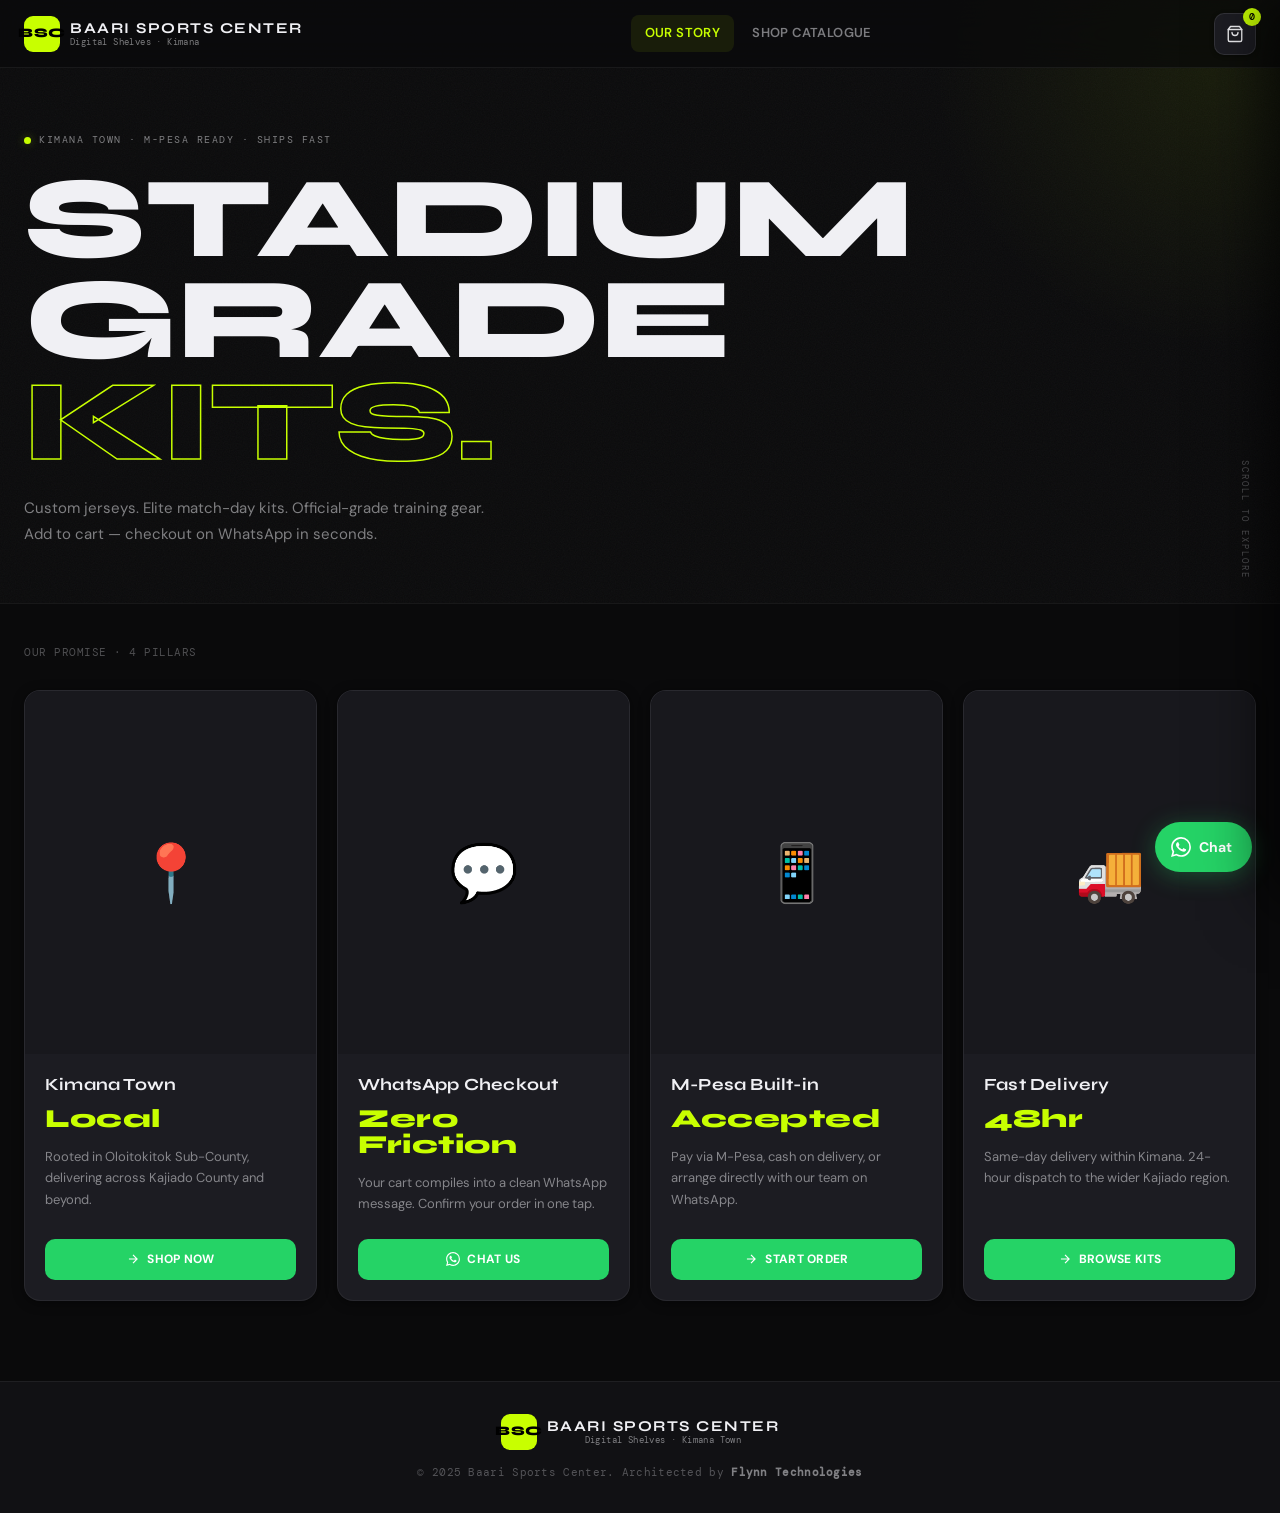
==== commit 749671f5: "Add files via upload" ====
--- a/index.html
+++ b/index.html
@@ -4,45 +4,51 @@
   <meta charset="UTF-8" />
   <meta name="viewport" content="width=device-width, initial-scale=1.0" />
   <title>BAARI SPORTS CENTER — Digital Shelves · Kimana</title>
+
+  <!-- ── Google Fonts: Syne · DM Sans · DM Mono ── -->
   <link rel="preconnect" href="https://fonts.googleapis.com" />
   <link rel="preconnect" href="https://fonts.gstatic.com" crossorigin />
-  <link href="https://fonts.googleapis.com/css2?family=Bebas+Neue&family=Barlow:ital,wght@0,300;0,400;0,500;0,600;0,700;0,900;1,300&family=Space+Mono:wght@400;700&display=swap" rel="stylesheet" />
+  <link href="https://fonts.googleapis.com/css2?family=Syne:wght@400;600;700;800&family=DM+Sans:ital,wght@0,300;0,400;0,500;0,600;0,700;1,400&family=DM+Mono:wght@400;500&display=swap" rel="stylesheet" />
+
   <link rel="stylesheet" href="style.css" />
 </head>
 <body>
 
-  <!-- ═══════════════════════════════════════════
-       NAVIGATION BAR
-  ═══════════════════════════════════════════ -->
-  <header class="nav-header" id="navHeader">
-    <div class="nav-inner">
+
+  <!-- ═══════════════════════════════════════════
+       NAVIGATION
+  ═══════════════════════════════════════════ -->
+  <header class="nav" id="nav">
+    <div class="nav__inner">
 
       <!-- Logo -->
-      <a class="nav-logo" href="index.html" aria-label="Baari Sports Center — Home">
-        <span class="logo-qs">BSC</span>
-        <div class="logo-text">
-          <span class="logo-main">BAARI SPORTS CENTER</span>
-          <span class="logo-sub">Digital Shelves · Kimana</span>
+      <a class="nav__logo" href="index.html" aria-label="Baari Sports Center — Home">
+        <div class="nav__logo-mark">BSC</div>
+        <div class="nav__logo-text">
+          <span class="nav__logo-name">BAARI SPORTS CENTER</span>
+          <span class="nav__logo-loc">Digital Shelves · Kimana</span>
         </div>
       </a>
 
-      <!-- Desktop nav links -->
-      <nav class="nav-links" aria-label="Primary navigation">
-        <a class="nav-link" href="index.html" data-page="index.html">Our Story</a>
-        <a class="nav-link" href="catalogue.html" data-page="catalogue.html">Shop Catalogue</a>
+      <!-- Desktop links -->
+      <nav class="nav__links" aria-label="Primary navigation">
+        <a class="nav__link nav__link--active" href="index.html">Our Story</a>
+        <a class="nav__link" href="catalogue.html">Shop Catalogue</a>
       </nav>
 
       <!-- Actions -->
-      <div class="nav-actions">
-        <button class="cart-trigger" id="cartTrigger" aria-label="Open kit bag">
-          <svg class="cart-icon" viewBox="0 0 24 24" fill="none" stroke="currentColor" stroke-width="1.8" stroke-linecap="round" stroke-linejoin="round">
+      <div class="nav__actions">
+        <button class="nav__cart-btn" id="cartTrigger" aria-label="Open kit bag">
+          <svg viewBox="0 0 24 24" fill="none" stroke="currentColor" stroke-width="1.8"
+               stroke-linecap="round" stroke-linejoin="round" aria-hidden="true">
             <path d="M6 2L3 6v14a2 2 0 002 2h14a2 2 0 002-2V6l-3-4z"/>
             <line x1="3" y1="6" x2="21" y2="6"/>
             <path d="M16 10a4 4 0 01-8 0"/>
           </svg>
-          <span class="cart-badge" id="cartBadge">0</span>
+          <span class="nav__cart-count" id="cartBadge">0</span>
         </button>
-        <button class="hamburger" id="hamburger" aria-label="Open menu" aria-expanded="false">
+
+        <button class="nav__hamburger" id="hamburger" aria-label="Open menu" aria-expanded="false">
           <span></span><span></span><span></span>
         </button>
       </div>
@@ -51,155 +57,153 @@
   </header>
 
   <!-- Mobile nav overlay -->
-  <div class="mobile-nav-overlay" id="mobileNavOverlay" role="dialog" aria-modal="true" aria-label="Mobile navigation">
-    <button class="mobile-nav-close" id="mobileNavClose" aria-label="Close menu">✕</button>
-    <a class="mobile-nav-link" href="index.html" data-page="index.html">Our Story</a>
-    <a class="mobile-nav-link" href="catalogue.html" data-page="catalogue.html">Shop Catalogue</a>
+  <div class="mobile-nav" id="mobileNav" role="dialog" aria-modal="true" aria-label="Mobile navigation">
+    <button class="mobile-nav__close" id="mobileNavClose" aria-label="Close menu">
+      <svg viewBox="0 0 24 24" fill="none" stroke="currentColor" stroke-width="2" aria-hidden="true">
+        <line x1="18" y1="6" x2="6" y2="18"/><line x1="6" y1="6" x2="18" y2="18"/>
+      </svg>
+    </button>
+    <a class="mobile-nav__link mobile-nav__link--active" href="index.html">Our Story</a>
+    <a class="mobile-nav__link" href="catalogue.html">Shop Catalogue</a>
   </div>
 
 
   <!-- ═══════════════════════════════════════════
-       LANDING PAGE
-  ═══════════════════════════════════════════ -->
-
-  <!-- ─── HERO ─── -->
-  <section class="hero" id="hero">
-
-    <!-- Decorative background geometry -->
-    <div class="hero-bg" aria-hidden="true">
-      <div class="hero-grid-overlay"></div>
-      <div class="hero-orb hero-orb--1"></div>
-      <div class="hero-orb hero-orb--2"></div>
-      <div class="hero-orb hero-orb--3"></div>
-    </div>
-
-    <!-- Deep vignette focus layer -->
-    <div class="hero-vignette" aria-hidden="true"></div>
-
-    <div class="hero-content">
-
-      <!-- Eyebrow — first element in -->
-      <div class="hero-eyebrow reveal-target reveal-target--d1">
-        <span class="eyebrow-dot" aria-hidden="true"></span>
-        <span>Kimana Town · Ships Fast · Pay via M-Pesa</span>
-      </div>
-
-      <!-- Headline — three lines, each staggered -->
-      <h1 class="hero-headline" aria-label="Stadium Grade Kits">
-        <span class="hl-line hl-line--1 reveal-target reveal-target--d2">STADIUM</span>
-        <span class="hl-line hl-line--2 reveal-target reveal-target--d3">GRADE</span>
-        <span class="hl-line hl-line--3 reveal-target reveal-target--d4">KITS<span class="hl-accent">.</span></span>
+       PAGE HERO — EDITORIAL
+  ═══════════════════════════════════════════ -->
+  <section class="page-hero" id="hero">
+    <div class="page-hero__inner">
+
+      <!-- Eyebrow label -->
+      <div class="page-hero__label">
+        <span class="pulse-dot" aria-hidden="true"></span>
+        <span>Kimana Town · M-Pesa Ready · Ships Fast</span>
+      </div>
+
+      <!-- Headline -->
+      <h1 class="page-hero__title" aria-label="Stadium Grade Kits">
+        <span class="page-hero__title-line">STADIUM</span>
+        <span class="page-hero__title-line">GRADE</span>
+        <span class="page-hero__title-line page-hero__title-line--accent">KITS.</span>
       </h1>
 
-      <!-- Subtitle -->
-      <p class="hero-sub reveal-target reveal-target--d5">
-        Custom jerseys. Elite match day kits. Official-grade training gear.<br />
+      <!-- Descriptor -->
+      <p class="page-hero__desc">
+        Custom jerseys. Elite match-day kits. Official-grade training gear.<br />
         Add to cart — checkout on WhatsApp in seconds.
       </p>
 
-      <!-- CTAs -->
-      <div class="hero-ctas reveal-target reveal-target--d6">
-        <a class="btn btn--primary" href="catalogue.html">
-          <svg viewBox="0 0 24 24" fill="none" stroke="currentColor" stroke-width="2"><path d="M5 12h14M12 5l7 7-7 7"/></svg>
-          Shop the Jersey Locker
-        </a>
-        <button class="btn btn--ghost" id="heroHowItWorks">
-          How It Works ⚽
-        </button>
-      </div>
-
-      <!-- Stats -->
-      <div class="hero-stats reveal-target reveal-target--d7">
-        <div class="stat">
-          <span class="stat-num">50+</span>
-          <span class="stat-label">Clubs</span>
-        </div>
-        <div class="stat-divider" aria-hidden="true"></div>
-        <div class="stat">
-          <span class="stat-num">48hr</span>
-          <span class="stat-label">Print &amp; Ship</span>
-        </div>
-        <div class="stat-divider" aria-hidden="true"></div>
-        <div class="stat">
-          <span class="stat-num">M-Pesa</span>
-          <span class="stat-label">Accepted</span>
-        </div>
-      </div>
-
-    </div>
-
-    <!-- Hero visual card stack -->
-    <div class="hero-visual reveal-target reveal-target--d4" aria-hidden="true">
-      <div class="hero-card-stack">
-        <div class="hc hc--1">
-          <div class="hc-tag">CUSTOM KIT</div>
-          <div class="hc-img-wrap hc-img-wrap--sm img-skeleton">
-            <img src="assets/hero-kit.jpg" alt="" width="80" height="80" loading="lazy" class="hc-img"
-                 onerror="this.closest('.hc-img-wrap').classList.add('img-fallback')" />
-          </div>
-          <div class="hc-name">Match Day Kit</div>
-          <div class="hc-price">Ksh 2,800</div>
-        </div>
-        <div class="hc hc--2">
-          <div class="hc-tag">BESTSELLER</div>
-          <div class="hc-img-wrap hc-img-wrap--sm img-skeleton">
-            <img src="assets/hero-jersey.jpg" alt="" width="80" height="80" loading="lazy" class="hc-img"
-                 onerror="this.closest('.hc-img-wrap').classList.add('img-fallback')" />
-          </div>
-          <div class="hc-name">Custom Jersey</div>
-          <div class="hc-price">Ksh 2,500</div>
-        </div>
-        <div class="hc hc--3">
-          <div class="hc-tag">TRAINING</div>
-          <div class="hc-img-wrap hc-img-wrap--sm img-skeleton">
-            <img src="assets/hero-training.jpg" alt="" width="80" height="80" loading="lazy" class="hc-img"
-                 onerror="this.closest('.hc-img-wrap').classList.add('img-fallback')" />
-          </div>
-          <div class="hc-name">Training Gear</div>
-          <div class="hc-price">Ksh 1,800</div>
-        </div>
-        <div class="hc-accent-ring"></div>
-      </div>
-    </div>
-
-    <!-- Scroll cue -->
-    <button class="hero-scroll-cue" id="heroScrollCue" aria-label="Scroll to about section">
-      <svg viewBox="0 0 24 24" fill="none" stroke="currentColor" stroke-width="2"><path d="M12 5v14M5 12l7 7 7-7"/></svg>
-    </button>
-
+    </div>
+
+    <span class="page-hero__scroll-hint" aria-hidden="true">Scroll to explore</span>
   </section>
 
 
-  <!-- ─── ABOUT / VALUE PROPOSITIONS ─── -->
-  <section class="about-strip" id="about">
-    <div class="about-inner">
-      <div class="about-block">
-        <span class="about-icon">📍</span>
-        <h4>Kimana Town</h4>
-        <p>Rooted in Oloitokitok Sub-County, delivering across Kajiado County and beyond.</p>
-      </div>
-      <div class="about-block">
-        <span class="about-icon">💬</span>
-        <h4>WhatsApp Checkout</h4>
-        <p>Zero friction. Your cart compiles into a clean WhatsApp message. Done in one tap.</p>
-      </div>
-      <div class="about-block">
-        <span class="about-icon">📱</span>
-        <h4>M-Pesa Payments</h4>
-        <p>Pay via M-Pesa, cash on delivery, or arrange with our team directly via WhatsApp.</p>
-      </div>
-      <div class="about-block">
-        <span class="about-icon">🚚</span>
-        <h4>Fast Delivery</h4>
-        <p>Same-day delivery within Kimana. 24hr dispatch to wider Kajiado region.</p>
-      </div>
-    </div>
-
-    <div class="about-cta-row">
-      <a class="btn btn--primary" href="catalogue.html">
-        <svg viewBox="0 0 24 24" fill="none" stroke="currentColor" stroke-width="2"><path d="M5 12h14M12 5l7 7-7 7"/></svg>
-        Browse Jersey Locker
-      </a>
+  <!-- ═══════════════════════════════════════════
+       CORE VALUES — 4-CARD GRID
+  ═══════════════════════════════════════════ -->
+  <section class="catalogue" id="about" aria-labelledby="valuesHeading">
+
+    <div class="catalogue__status">
+      <p class="catalogue__status-text" id="valuesHeading">Our Promise · 4 Pillars</p>
+    </div>
+
+    <div class="product-grid" role="list">
+
+      <!-- Card 1 — Kimana Town -->
+      <article class="product-card product-card--visible" role="listitem">
+        <div class="product-card__media" aria-hidden="true">
+          <div class="product-card__img-wrap img-error">
+            <div class="product-card__img-fallback">📍</div>
+          </div>
+        </div>
+        <div class="product-card__info">
+          <h2 class="product-card__name">Kimana Town</h2>
+          <div class="product-card__price">Local</div>
+          <p style="font-size:13px;color:var(--ink-50);line-height:1.65;margin-top:4px;">
+            Rooted in Oloitokitok Sub-County, delivering across Kajiado County and beyond.
+          </p>
+          <div class="product-card__actions" style="margin-top:auto;padding-top:14px;">
+            <a class="product-card__buy" href="catalogue.html" style="text-decoration:none;">
+              <svg viewBox="0 0 24 24" fill="none" stroke="currentColor" stroke-width="2"
+                   width="14" height="14" aria-hidden="true"><path d="M5 12h14M12 5l7 7-7 7"/></svg>
+              Shop Now
+            </a>
+          </div>
+        </div>
+      </article>
+
+      <!-- Card 2 — WhatsApp Checkout -->
+      <article class="product-card product-card--visible" role="listitem" style="animation-delay:0.08s">
+        <div class="product-card__media" aria-hidden="true">
+          <div class="product-card__img-wrap img-error">
+            <div class="product-card__img-fallback">💬</div>
+          </div>
+        </div>
+        <div class="product-card__info">
+          <h2 class="product-card__name">WhatsApp Checkout</h2>
+          <div class="product-card__price">Zero Friction</div>
+          <p style="font-size:13px;color:var(--ink-50);line-height:1.65;margin-top:4px;">
+            Your cart compiles into a clean WhatsApp message. Confirm your order in one tap.
+          </p>
+          <div class="product-card__actions" style="margin-top:auto;padding-top:14px;">
+            <a class="product-card__buy" href="https://wa.me/254702453813" target="_blank"
+               rel="noopener noreferrer" style="text-decoration:none;">
+              <svg viewBox="0 0 24 24" fill="currentColor" width="14" height="14" aria-hidden="true">
+                <path d="M17.472 14.382c-.297-.149-1.758-.867-2.03-.967-.273-.099-.471-.148-.67.15-.197.297-.767.966-.94 1.164-.173.199-.347.223-.644.075-.297-.15-1.255-.463-2.39-1.475-.883-.788-1.48-1.761-1.653-2.059-.173-.297-.018-.458.13-.606.134-.133.298-.347.446-.52.149-.174.198-.298.298-.497.099-.198.05-.371-.025-.52-.075-.149-.669-1.612-.916-2.207-.242-.579-.487-.5-.669-.51-.173-.008-.371-.01-.57-.01-.198 0-.52.074-.792.372-.272.297-1.04 1.016-1.04 2.479 0 1.462 1.065 2.875 1.213 3.074.149.198 2.096 3.2 5.077 4.487.709.306 1.262.489 1.694.625.712.227 1.36.195 1.871.118.571-.085 1.758-.719 2.006-1.413.248-.694.248-1.289.173-1.413-.074-.124-.272-.198-.57-.347m-5.421 7.403h-.004a9.87 9.87 0 01-5.031-1.378l-.361-.214-3.741.982.998-3.648-.235-.374a9.86 9.86 0 01-1.51-5.26c.001-5.45 4.436-9.884 9.888-9.884 2.64 0 5.122 1.03 6.988 2.898a9.825 9.825 0 012.893 6.994c-.003 5.45-4.437 9.884-9.885 9.884m8.413-18.297A11.815 11.815 0 0012.05 0C5.495 0 .16 5.335.157 11.892c0 2.096.547 4.142 1.588 5.945L.057 24l6.305-1.654a11.882 11.882 0 005.683 1.448h.005c6.554 0 11.89-5.335 11.893-11.893a11.821 11.821 0 00-3.48-8.413z"/>
+              </svg>
+              Chat Us
+            </a>
+          </div>
+        </div>
+      </article>
+
+      <!-- Card 3 — M-Pesa -->
+      <article class="product-card product-card--visible" role="listitem" style="animation-delay:0.16s">
+        <div class="product-card__media" aria-hidden="true">
+          <div class="product-card__img-wrap img-error">
+            <div class="product-card__img-fallback">📱</div>
+          </div>
+        </div>
+        <div class="product-card__info">
+          <h2 class="product-card__name">M-Pesa Built-in</h2>
+          <div class="product-card__price">Accepted</div>
+          <p style="font-size:13px;color:var(--ink-50);line-height:1.65;margin-top:4px;">
+            Pay via M-Pesa, cash on delivery, or arrange directly with our team on WhatsApp.
+          </p>
+          <div class="product-card__actions" style="margin-top:auto;padding-top:14px;">
+            <a class="product-card__buy" href="catalogue.html" style="text-decoration:none;">
+              <svg viewBox="0 0 24 24" fill="none" stroke="currentColor" stroke-width="2"
+                   width="14" height="14" aria-hidden="true"><path d="M5 12h14M12 5l7 7-7 7"/></svg>
+              Start Order
+            </a>
+          </div>
+        </div>
+      </article>
+
+      <!-- Card 4 — Fast Delivery -->
+      <article class="product-card product-card--visible" role="listitem" style="animation-delay:0.24s">
+        <div class="product-card__media" aria-hidden="true">
+          <div class="product-card__img-wrap img-error">
+            <div class="product-card__img-fallback">🚚</div>
+          </div>
+        </div>
+        <div class="product-card__info">
+          <h2 class="product-card__name">Fast Delivery</h2>
+          <div class="product-card__price">48hr</div>
+          <p style="font-size:13px;color:var(--ink-50);line-height:1.65;margin-top:4px;">
+            Same-day delivery within Kimana. 24-hour dispatch to the wider Kajiado region.
+          </p>
+          <div class="product-card__actions" style="margin-top:auto;padding-top:14px;">
+            <a class="product-card__buy" href="catalogue.html" style="text-decoration:none;">
+              <svg viewBox="0 0 24 24" fill="none" stroke="currentColor" stroke-width="2"
+                   width="14" height="14" aria-hidden="true"><path d="M5 12h14M12 5l7 7-7 7"/></svg>
+              Browse Kits
+            </a>
+          </div>
+        </div>
+      </article>
+
     </div>
   </section>
 
@@ -208,15 +212,17 @@
        FOOTER
   ═══════════════════════════════════════════ -->
   <footer class="footer">
-    <div class="footer-inner">
-      <div class="footer-logo">
-        <span class="logo-qs">BSC</span>
-        <div class="logo-text-sm">
-          <span class="logo-main">BAARI SPORTS CENTER</span>
-          <span class="logo-sub">Digital Shelves · Kimana Town</span>
-        </div>
-      </div>
-      <p class="footer-copy">© 2025 Baari Sports Center. Architected by <strong>Flynn Technologies</strong></p>
+    <div class="footer__inner">
+      <div class="footer__brand">
+        <div class="nav__logo-mark" aria-hidden="true">BSC</div>
+        <div class="nav__logo-text">
+          <span class="nav__logo-name">BAARI SPORTS CENTER</span>
+          <span class="nav__logo-loc">Digital Shelves · Kimana Town</span>
+        </div>
+      </div>
+      <p class="footer__copy">
+        © 2025 Baari Sports Center. Architected by <strong>Flynn Technologies</strong>
+      </p>
     </div>
   </footer>
 
@@ -227,37 +233,43 @@
   <div class="cart-overlay" id="cartOverlay" aria-hidden="true"></div>
 
   <aside class="cart-drawer" id="cartDrawer" aria-hidden="true" aria-label="Kit Bag">
-    <div class="cart-drawer-header">
-      <h2 class="cart-drawer-title">
-        <svg viewBox="0 0 24 24" fill="none" stroke="currentColor" stroke-width="1.8" aria-hidden="true">
+
+    <!-- Drawer header -->
+    <div class="cart-drawer__head">
+      <h2 class="cart-drawer__title">
+        <svg viewBox="0 0 24 24" fill="none" stroke="currentColor" stroke-width="1.8"
+             aria-hidden="true">
           <path d="M6 2L3 6v14a2 2 0 002 2h14a2 2 0 002-2V6l-3-4z"/>
           <line x1="3" y1="6" x2="21" y2="6"/>
           <path d="M16 10a4 4 0 01-8 0"/>
         </svg>
         Kit Bag
-        <span class="cart-item-count" id="cartItemCount">0 items</span>
+        <span class="cart-drawer__count" id="cartItemCount">0 items</span>
       </h2>
-      <button class="cart-close-btn" id="cartCloseBtn" aria-label="Close kit bag">
-        <svg viewBox="0 0 24 24" fill="none" stroke="currentColor" stroke-width="2" aria-hidden="true">
+      <button class="cart-drawer__close" id="cartClose" aria-label="Close kit bag">
+        <svg viewBox="0 0 24 24" fill="none" stroke="currentColor" stroke-width="2"
+             aria-hidden="true">
           <line x1="18" y1="6" x2="6" y2="18"/>
           <line x1="6" y1="6" x2="18" y2="18"/>
         </svg>
       </button>
     </div>
 
-    <div class="cart-body" id="cartBody">
+    <!-- Drawer body -->
+    <div class="cart-drawer__body" id="cartBody">
       <div class="cart-empty" id="cartEmpty">
-        <div class="cart-empty-icon" aria-hidden="true">⚽</div>
-        <p>Your kit bag is empty.</p>
-        <p class="cart-empty-sub">Browse the Jersey Locker and add kits to get started.</p>
-      </div>
-      <ul class="cart-items-list" id="cartItemsList" aria-label="Items in your kit bag"></ul>
-    </div>
-
-    <div class="cart-footer" id="cartFooter">
+        <div class="cart-empty__icon" aria-hidden="true">⚽</div>
+        <p class="cart-empty__msg">Your kit bag is empty.</p>
+        <p class="cart-empty__sub">Browse the Jersey Locker and add kits to get started.</p>
+      </div>
+      <ul class="cart-list" id="cartList" aria-label="Items in your kit bag"></ul>
+    </div>
+
+    <!-- Drawer footer -->
+    <div class="cart-drawer__foot">
       <div class="cart-subtotal">
-        <span>Subtotal</span>
-        <span class="cart-subtotal-amount" id="cartSubtotal">Ksh 0</span>
+        <span class="cart-subtotal__label">Subtotal</span>
+        <span class="cart-subtotal__amount" id="cartSubtotal">Ksh 0</span>
       </div>
       <p class="cart-delivery-note">🚚 Delivery fee confirmed on WhatsApp</p>
       <button class="checkout-btn" id="checkoutBtn" disabled>
@@ -267,6 +279,7 @@
         💬 Complete Order on WhatsApp
       </button>
     </div>
+
   </aside>
 
 
@@ -279,27 +292,30 @@
      target="_blank"
      rel="noopener noreferrer"
      aria-label="Chat with us on WhatsApp">
-    <svg class="wa-fab-icon" viewBox="0 0 24 24" fill="currentColor" aria-hidden="true">
+    <svg viewBox="0 0 24 24" fill="currentColor" aria-hidden="true">
       <path d="M17.472 14.382c-.297-.149-1.758-.867-2.03-.967-.273-.099-.471-.148-.67.15-.197.297-.767.966-.94 1.164-.173.199-.347.223-.644.075-.297-.15-1.255-.463-2.39-1.475-.883-.788-1.48-1.761-1.653-2.059-.173-.297-.018-.458.13-.606.134-.133.298-.347.446-.52.149-.174.198-.298.298-.497.099-.198.05-.371-.025-.52-.075-.149-.669-1.612-.916-2.207-.242-.579-.487-.5-.669-.51-.173-.008-.371-.01-.57-.01-.198 0-.52.074-.792.372-.272.297-1.04 1.016-1.04 2.479 0 1.462 1.065 2.875 1.213 3.074.149.198 2.096 3.2 5.077 4.487.709.306 1.262.489 1.694.625.712.227 1.36.195 1.871.118.571-.085 1.758-.719 2.006-1.413.248-.694.248-1.289.173-1.413-.074-.124-.272-.198-.57-.347m-5.421 7.403h-.004a9.87 9.87 0 01-5.031-1.378l-.361-.214-3.741.982.998-3.648-.235-.374a9.86 9.86 0 01-1.51-5.26c.001-5.45 4.436-9.884 9.888-9.884 2.64 0 5.122 1.03 6.988 2.898a9.825 9.825 0 012.893 6.994c-.003 5.45-4.437 9.884-9.885 9.884m8.413-18.297A11.815 11.815 0 0012.05 0C5.495 0 .16 5.335.157 11.892c0 2.096.547 4.142 1.588 5.945L.057 24l6.305-1.654a11.882 11.882 0 005.683 1.448h.005c6.554 0 11.89-5.335 11.893-11.893a11.821 11.821 0 00-3.48-8.413z"/>
     </svg>
-    <span class="wa-fab-label">Chat</span>
+    <span>Chat</span>
   </a>
 
 
   <!-- ═══════════════════════════════════════════
        MOBILE FLOATING CART
   ═══════════════════════════════════════════ -->
-  <button class="mobile-float-cart" id="mobileFloatCart" aria-label="Open kit bag">
-    <svg viewBox="0 0 24 24" fill="none" stroke="currentColor" stroke-width="1.8" stroke-linecap="round" stroke-linejoin="round" aria-hidden="true">
+  <button class="mob-cart" id="mobCart" aria-label="Open kit bag">
+    <svg viewBox="0 0 24 24" fill="none" stroke="currentColor" stroke-width="1.8"
+         stroke-linecap="round" stroke-linejoin="round" aria-hidden="true">
       <path d="M6 2L3 6v14a2 2 0 002 2h14a2 2 0 002-2V6l-3-4z"/>
       <line x1="3" y1="6" x2="21" y2="6"/>
       <path d="M16 10a4 4 0 01-8 0"/>
     </svg>
-    <span class="mobile-float-badge" id="mobileFloatBadge">0</span>
+    <span class="mob-cart__badge" id="mobCartBadge">0</span>
   </button>
+
 
   <!-- Toast -->
   <div class="toast" id="toast" role="status" aria-live="polite"></div>
+
 
   <script src="script.js"></script>
 </body>
--- a/style.css
+++ b/style.css
@@ -1,79 +1,81 @@
 /* ═══════════════════════════════════════════════════════
    BAARI SPORTS CENTER — Digital Shelves
-   style.css  ·  Pearl Gray & Electric Blue Athletic Theme
-   Kaelen Flynn Technologies
+   style.css  ·  Dark Editorial Athletic Theme
+   Flynn Technologies
 ═══════════════════════════════════════════════════════ */
 
 /* ─── DESIGN TOKENS ─── */
 :root {
-  /* Backgrounds */
-  --bg:        #f4f5f7;
-  --bg-2:      #eceef2;
-  --bg-3:      #e4e6eb;
-  --surface:   #ffffff;
-  --surface-2: #f8f9fb;
+  /* Core palette — obsidian dark */
+  --bg:          #0a0a0b;
+  --bg-2:        #111114;
+  --bg-3:        #18181d;
+  --surface:     #1c1c22;
+  --surface-2:   #222228;
+  --surface-3:   #2a2a32;
 
   /* Borders */
-  --border:    rgba(15,23,42,0.08);
-  --border-2:  rgba(15,23,42,0.14);
-  --border-3:  rgba(15,23,42,0.22);
-
-  /* Electric Blue accent */
-  --blue:       #0052ff;
-  --blue-dim:   rgba(0,82,255,0.08);
-  --blue-mid:   rgba(0,82,255,0.18);
-  --blue-glow:  rgba(0,82,255,0.28);
-  --blue-dark:  #003fcc;
-
-  /* Supporting accents */
-  --orange:     #f05a28;
-  --orange-dim: rgba(240,90,40,0.1);
-  --teal:       #0ea5e9;
-  --teal-dim:   rgba(14,165,233,0.1);
-  --amber:      #f59e0b;
-  --amber-dim:  rgba(245,158,11,0.1);
+  --border:      rgba(255,255,255,0.06);
+  --border-2:    rgba(255,255,255,0.10);
+  --border-3:    rgba(255,255,255,0.16);
+
+  /* Electric chartreuse accent */
+  --accent:      #c8ff00;
+  --accent-dim:  rgba(200,255,0,0.08);
+  --accent-mid:  rgba(200,255,0,0.18);
+  --accent-glow: rgba(200,255,0,0.30);
+  --accent-dark: #a8d800;
+
+  /* WhatsApp green */
+  --wa:          #25d366;
+  --wa-dark:     #1aab52;
+  --wa-glow:     rgba(37,211,102,0.30);
+
+  /* Supporting */
+  --red:         #ff4444;
+  --amber:       #f59e0b;
 
   /* Text */
-  --ink:       #0f172a;
-  --ink-70:    rgba(15,23,42,0.7);
-  --ink-50:    rgba(15,23,42,0.5);
-  --ink-30:    rgba(15,23,42,0.3);
-  --ink-12:    rgba(15,23,42,0.12);
-
-  /* WhatsApp */
-  --wa:        #25D366;
-  --wa-dark:   #1da851;
+  --ink:         #f0f0f4;
+  --ink-70:      rgba(240,240,244,0.70);
+  --ink-50:      rgba(240,240,244,0.50);
+  --ink-30:      rgba(240,240,244,0.30);
+  --ink-12:      rgba(240,240,244,0.08);
 
   /* Typography */
-  --font-display: 'Bebas Neue', sans-serif;
-  --font-body:    'Barlow', sans-serif;
-  --font-mono:    'Space Mono', monospace;
+  --font-display: 'Syne', sans-serif;
+  --font-body:    'DM Sans', sans-serif;
+  --font-mono:    'DM Mono', monospace;
 
   /* Layout */
-  --nav-h:      72px;
-  --radius:     12px;
-  --radius-lg:  18px;
-  --radius-xl:  24px;
-  --shadow-sm:  0 1px 4px rgba(15,23,42,0.08);
-  --shadow:     0 4px 24px rgba(15,23,42,0.10);
-  --shadow-lg:  0 8px 48px rgba(15,23,42,0.14);
-  --shadow-card:0 2px 16px rgba(15,23,42,0.08);
+  --nav-h:       68px;
+  --max-w:       1400px;
+  --radius:      10px;
+  --radius-lg:   16px;
+  --radius-xl:   22px;
+
+  /* Shadows */
+  --shadow-sm:   0 1px 4px rgba(0,0,0,0.4);
+  --shadow:      0 4px 24px rgba(0,0,0,0.5);
+  --shadow-lg:   0 12px 56px rgba(0,0,0,0.65);
+  --shadow-card: 0 2px 12px rgba(0,0,0,0.45);
 
   /* Motion */
-  --transition: 0.22s cubic-bezier(0.4, 0, 0.2, 1);
-  --spring:     0.36s cubic-bezier(0.34, 1.56, 0.64, 1);
-
-  /* Cinematic easing */
-  --ease-cinematic: cubic-bezier(0.16, 1, 0.3, 1);
-}
-
-
-/* ─── RESET & BASE ─── */
+  --ease:        cubic-bezier(0.4, 0, 0.2, 1);
+  --spring:      cubic-bezier(0.34, 1.56, 0.64, 1);
+  --cinematic:   cubic-bezier(0.16, 1, 0.3, 1);
+  --t:           0.22s;
+}
+
+
+/* ═══════════════════════════════════════════════════════
+   RESET & BASE
+═══════════════════════════════════════════════════════ */
 *, *::before, *::after { box-sizing: border-box; margin: 0; padding: 0; }
 
 html {
   scroll-behavior: smooth;
-  scroll-padding-top: calc(var(--nav-h) + 20px);
+  scroll-padding-top: calc(var(--nav-h) + 16px);
 }
 
 body {
@@ -82,46 +84,46 @@
   font-family: var(--font-body);
   font-size: 15px;
   line-height: 1.6;
+  -webkit-font-smoothing: antialiased;
   overflow-x: hidden;
-  -webkit-font-smoothing: antialiased;
-}
-
-img   { display: block; max-width: 100%; }
-button{ cursor: pointer; font-family: inherit; border: none; }
-a     { text-decoration: none; color: inherit; }
-ul    { list-style: none; }
-
-/* ─── SCROLLBAR ─── */
+}
+
+img    { display: block; max-width: 100%; }
+button { cursor: pointer; font-family: inherit; border: none; background: none; }
+a      { text-decoration: none; color: inherit; }
+ul     { list-style: none; }
+
+/* Scrollbar */
 ::-webkit-scrollbar       { width: 4px; }
 ::-webkit-scrollbar-track { background: var(--bg-2); }
-::-webkit-scrollbar-thumb { background: var(--border-3); border-radius: 2px; }
-
-/* ─── HIDDEN UTILITY ─── */
+::-webkit-scrollbar-thumb { background: var(--surface-3); border-radius: 2px; }
+
+/* Utility */
 .hidden { display: none !important; }
 
 
 /* ═══════════════════════════════════════════════════════
    NAVIGATION
 ═══════════════════════════════════════════════════════ */
-.nav-header {
+.nav {
   position: fixed;
-  top: 0; left: 0; right: 0;
+  inset: 0 0 auto;
   z-index: 900;
   height: var(--nav-h);
-  background: rgba(244,245,247,0.82);
-  backdrop-filter: blur(20px) saturate(180%);
-  -webkit-backdrop-filter: blur(20px) saturate(180%);
+  background: rgba(10,10,11,0.75);
+  backdrop-filter: blur(24px) saturate(160%);
+  -webkit-backdrop-filter: blur(24px) saturate(160%);
   border-bottom: 1px solid var(--border);
-  transition: background var(--transition), box-shadow var(--transition);
-}
-
-.nav-header.scrolled {
-  background: rgba(244,245,247,0.96);
-  box-shadow: 0 2px 20px rgba(15,23,42,0.10);
-}
-
-.nav-inner {
-  max-width: 1400px;
+  transition: background var(--t) var(--ease), box-shadow var(--t) var(--ease);
+}
+
+.nav--scrolled {
+  background: rgba(10,10,11,0.94);
+  box-shadow: 0 1px 0 var(--border-2), 0 4px 24px rgba(0,0,0,0.5);
+}
+
+.nav__inner {
+  max-width: var(--max-w);
   margin: 0 auto;
   height: 100%;
   padding: 0 24px;
@@ -132,1412 +134,890 @@
 }
 
 /* Logo */
-.nav-logo {
+.nav__logo {
   display: flex;
   align-items: center;
   gap: 10px;
   flex-shrink: 0;
-  background: transparent;
-  border: none;
-  padding: 0;
-  cursor: pointer;
-  transition: opacity var(--transition);
-  text-decoration: none;
-  color: inherit;
-}
-
-.nav-logo:hover { opacity: 0.75; }
-
-.logo-qs {
-  width: 38px;
-  height: 38px;
-  background: var(--blue);
-  color: #fff;
+  transition: opacity var(--t);
+}
+.nav__logo:hover { opacity: 0.7; }
+
+.nav__logo-mark {
+  width: 36px; height: 36px;
+  background: var(--accent);
+  color: #000;
   font-family: var(--font-display);
-  font-size: 16px;
+  font-weight: 800;
+  font-size: 13px;
+  letter-spacing: 0.5px;
   display: flex;
   align-items: center;
   justify-content: center;
   border-radius: 9px;
-  letter-spacing: 0.5px;
   flex-shrink: 0;
 }
 
-.logo-text {
-  display: flex;
-  flex-direction: column;
-  line-height: 1.15;
-}
-
-.logo-main {
-  font-family: var(--font-display);
-  font-size: 17px;
-  letter-spacing: 1.5px;
-  color: var(--ink);
-}
-
-.logo-sub {
-  font-family: var(--font-mono);
-  font-size: 9px;
-  color: var(--ink-50);
-  letter-spacing: 0.5px;
-}
-
-/* Desktop nav links */
-.nav-links {
-  display: flex;
-  align-items: center;
-  gap: 6px;
-}
-
-.nav-link {
+.nav__logo-text { display: flex; flex-direction: column; line-height: 1.2; }
+.nav__logo-name { font-family: var(--font-display); font-weight: 700; font-size: 15px; letter-spacing: 1.5px; color: var(--ink); }
+.nav__logo-loc  { font-family: var(--font-mono); font-size: 9px; color: var(--ink-50); letter-spacing: 0.4px; }
+
+/* Desktop links */
+.nav__links { display: flex; align-items: center; gap: 4px; }
+
+.nav__link {
   font-family: var(--font-body);
   font-weight: 600;
   font-size: 13px;
-  letter-spacing: 0.5px;
-  color: var(--ink-70);
-  padding: 8px 16px;
-  border-radius: 9px;
-  border: none;
-  background: transparent;
-  transition: color var(--transition), background var(--transition);
+  letter-spacing: 0.4px;
   text-transform: uppercase;
-  cursor: pointer;
-  text-decoration: none;
-  display: inline-flex;
-  align-items: center;
-}
-
-.nav-link:hover {
-  color: var(--blue);
-  background: var(--blue-dim);
-}
-
-.nav-link.active {
-  color: var(--blue);
-  background: var(--blue-dim);
-}
-
-.nav-actions {
-  display: flex;
-  align-items: center;
-  gap: 10px;
-}
-
-/* Cart trigger */
-.cart-trigger {
+  color: var(--ink-50);
+  padding: 8px 14px;
+  border-radius: 8px;
+  transition: color var(--t), background var(--t);
+}
+
+.nav__link:hover       { color: var(--ink);   background: var(--surface); }
+.nav__link--active     { color: var(--accent); background: var(--accent-dim); }
+
+/* Actions */
+.nav__actions { display: flex; align-items: center; gap: 10px; }
+
+.nav__cart-btn {
   position: relative;
-  width: 44px;
-  height: 44px;
+  width: 42px; height: 42px;
   background: var(--surface);
   border: 1px solid var(--border-2);
-  border-radius: 11px;
-  display: flex;
-  align-items: center;
-  justify-content: center;
-  transition: background var(--transition), border-color var(--transition), transform var(--spring);
+  border-radius: 10px;
+  display: flex;
+  align-items: center;
+  justify-content: center;
   color: var(--ink);
+  transition: all var(--t) var(--ease);
   box-shadow: var(--shadow-sm);
 }
 
-.cart-trigger:hover {
-  background: var(--blue-dim);
-  border-color: var(--blue);
+.nav__cart-btn svg { width: 18px; height: 18px; }
+
+.nav__cart-btn:hover {
+  border-color: var(--accent);
+  background: var(--accent-dim);
+  color: var(--accent);
   transform: scale(1.05);
 }
 
-.cart-icon { width: 20px; height: 20px; }
-
-.cart-badge {
+.nav__cart-count {
   position: absolute;
   top: -6px; right: -6px;
-  min-width: 20px;
-  height: 20px;
-  background: var(--blue);
-  color: #fff;
+  min-width: 18px; height: 18px;
+  background: var(--accent);
+  color: #000;
   font-family: var(--font-mono);
   font-size: 10px;
-  font-weight: 700;
-  border-radius: 10px;
+  font-weight: 500;
+  border-radius: 9px;
   display: flex;
   align-items: center;
   justify-content: center;
   padding: 0 4px;
   transition: transform var(--spring);
-  box-shadow: 0 2px 8px var(--blue-glow);
-}
-
-.cart-badge.bump { transform: scale(1.45); }
+}
+
+.nav__cart-count.badge-bump { transform: scale(1.5); }
 
 /* Hamburger */
-.hamburger {
+.nav__hamburger {
   display: none;
   flex-direction: column;
   gap: 5px;
-  width: 44px;
-  height: 44px;
+  width: 42px; height: 42px;
   background: var(--surface);
   border: 1px solid var(--border-2);
-  border-radius: 11px;
+  border-radius: 10px;
   align-items: center;
   justify-content: center;
   box-shadow: var(--shadow-sm);
 }
 
-.hamburger span {
+.nav__hamburger span {
   display: block;
-  width: 18px;
-  height: 2px;
+  width: 16px; height: 1.5px;
   background: var(--ink);
   border-radius: 1px;
-  transition: all var(--transition);
+  transition: all var(--t);
 }
 
 /* Mobile nav overlay */
-.mobile-nav-overlay {
+.mobile-nav {
   position: fixed;
   inset: 0;
   z-index: 950;
-  background: rgba(244,245,247,0.98);
+  background: rgba(10,10,11,0.98);
   display: flex;
   flex-direction: column;
   align-items: center;
   justify-content: center;
-  gap: 16px;
+  gap: 12px;
   transform: translateX(100%);
-  transition: transform 0.32s cubic-bezier(0.4, 0, 0.2, 1);
-}
-
-.mobile-nav-overlay.open { transform: translateX(0); }
-
-.mobile-nav-close {
+  transition: transform 0.3s var(--ease);
+}
+
+.mobile-nav.open { transform: translateX(0); }
+
+.mobile-nav__close {
   position: absolute;
   top: 20px; right: 20px;
+  width: 42px; height: 42px;
   background: var(--surface);
   border: 1px solid var(--border-2);
+  border-radius: 10px;
   color: var(--ink);
-  width: 42px; height: 42px;
-  border-radius: 11px;
-  font-size: 18px;
-  display: flex;
-  align-items: center;
-  justify-content: center;
+  display: flex;
+  align-items: center;
+  justify-content: center;
+}
+
+.mobile-nav__close svg { width: 16px; height: 16px; }
+
+.mobile-nav__link {
+  font-family: var(--font-display);
+  font-weight: 800;
+  font-size: 48px;
+  letter-spacing: 2px;
+  text-transform: uppercase;
+  color: var(--ink-50);
+  transition: color var(--t);
+  display: block;
+}
+
+.mobile-nav__link:hover,
+.mobile-nav__link--active { color: var(--accent); }
+
+
+/* ═══════════════════════════════════════════════════════
+   PAGE HERO
+═══════════════════════════════════════════════════════ */
+.page-hero {
+  position: relative;
+  min-height: 52vh;
+  display: flex;
+  flex-direction: column;
+  justify-content: flex-end;
+  padding: calc(var(--nav-h) + 64px) 24px 56px;
+  overflow: hidden;
+  border-bottom: 1px solid var(--border);
+}
+
+/* Noise grain texture */
+.page-hero::before {
+  content: '';
+  position: absolute;
+  inset: 0;
+  background-image: url("data:image/svg+xml,%3Csvg viewBox='0 0 200 200' xmlns='http://www.w3.org/2000/svg'%3E%3Cfilter id='noise'%3E%3CfeTurbulence type='fractalNoise' baseFrequency='0.85' numOctaves='4' stitchTiles='stitch'/%3E%3C/filter%3E%3Crect width='100%25' height='100%25' filter='url(%23noise)' opacity='0.04'/%3E%3C/svg%3E");
+  background-size: 200px 200px;
+  pointer-events: none;
+  z-index: 0;
+}
+
+/* Diagonal accent stripe */
+.page-hero::after {
+  content: '';
+  position: absolute;
+  top: -80px; right: -80px;
+  width: 480px; height: 480px;
+  background: radial-gradient(circle at 70% 30%, rgba(200,255,0,0.07) 0%, transparent 60%);
+  pointer-events: none;
+  z-index: 0;
+}
+
+.page-hero__inner {
+  position: relative;
+  z-index: 1;
+  max-width: var(--max-w);
+  margin: 0 auto;
+  width: 100%;
+}
+
+.page-hero__label {
+  display: flex;
+  align-items: center;
+  gap: 8px;
+  font-family: var(--font-mono);
+  font-size: 10px;
+  letter-spacing: 1.5px;
+  text-transform: uppercase;
+  color: var(--ink-50);
+  margin-bottom: 20px;
+  animation: fadeUp 0.7s var(--cinematic) both;
+}
+
+/* Pulsing dot */
+.pulse-dot {
+  width: 7px; height: 7px;
+  background: var(--accent);
+  border-radius: 50%;
+  flex-shrink: 0;
+  box-shadow: 0 0 10px var(--accent-glow);
+  animation: dotPulse 2.2s ease-in-out infinite;
+}
+
+@keyframes dotPulse {
+  0%, 100% { box-shadow: 0 0 6px var(--accent-glow); }
+  50%       { box-shadow: 0 0 20px var(--accent-glow); }
+}
+
+.page-hero__title {
+  display: flex;
+  flex-direction: column;
+  line-height: 0.88;
+  margin-bottom: 24px;
+}
+
+.page-hero__title-line {
+  font-family: var(--font-display);
+  font-weight: 800;
+  font-size: clamp(60px, 9vw, 120px);
+  letter-spacing: -1px;
+  color: var(--ink);
+  display: block;
+  animation: fadeUp 0.8s var(--cinematic) 0.1s both;
+}
+
+.page-hero__title-line--accent {
+  color: transparent;
+  -webkit-text-stroke: 1.5px var(--accent);
+  animation-delay: 0.22s;
+}
+
+.page-hero__desc {
+  font-size: 15px;
+  color: var(--ink-50);
+  max-width: 480px;
+  line-height: 1.7;
+  animation: fadeUp 0.8s var(--cinematic) 0.36s both;
+}
+
+.page-hero__scroll-hint {
+  position: absolute;
+  bottom: 24px; right: 28px;
+  font-family: var(--font-mono);
+  font-size: 9px;
+  letter-spacing: 2px;
+  text-transform: uppercase;
+  color: var(--ink-30);
+  writing-mode: vertical-rl;
+  animation: fadeIn 1s var(--cinematic) 0.8s both;
+}
+
+@keyframes fadeUp {
+  from { opacity: 0; transform: translateY(28px); }
+  to   { opacity: 1; transform: translateY(0); }
+}
+
+@keyframes fadeIn {
+  from { opacity: 0; }
+  to   { opacity: 1; }
+}
+
+
+/* ═══════════════════════════════════════════════════════
+   CATEGORY BAR
+═══════════════════════════════════════════════════════ */
+.cat-bar {
+  position: sticky;
+  top: var(--nav-h);
+  z-index: 800;
+  background: rgba(10,10,11,0.88);
+  backdrop-filter: blur(20px);
+  -webkit-backdrop-filter: blur(20px);
+  border-bottom: 1px solid var(--border);
+  padding: 0 24px;
+}
+
+.cat-bar__inner {
+  max-width: var(--max-w);
+  margin: 0 auto;
+  display: flex;
+  align-items: center;
+  gap: 4px;
+  padding: 12px 0;
+  position: relative;
+}
+
+/* Sliding indicator behind pills */
+.cat-bar__indicator {
+  position: absolute;
+  bottom: 0;
+  height: 2px;
+  background: var(--accent);
+  border-radius: 2px 2px 0 0;
+  transition: left 0.3s var(--spring), width 0.3s var(--spring);
+  box-shadow: 0 0 12px var(--accent-glow);
+}
+
+.cat-pill {
+  display: flex;
+  align-items: center;
+  gap: 7px;
+  padding: 9px 18px;
+  border-radius: var(--radius);
+  font-family: var(--font-body);
+  font-weight: 600;
+  font-size: 13px;
+  letter-spacing: 0.3px;
+  color: var(--ink-50);
+  background: transparent;
+  transition: color var(--t), background var(--t);
+  white-space: nowrap;
   cursor: pointer;
-  box-shadow: var(--shadow-sm);
-}
-
-.mobile-nav-link {
+}
+
+.cat-pill:hover  { color: var(--ink); background: var(--surface); }
+
+.cat-pill--active {
+  color: var(--accent);
+  background: var(--accent-dim);
+}
+
+.cat-pill__icon { font-size: 14px; line-height: 1; }
+
+
+/* ═══════════════════════════════════════════════════════
+   CATALOGUE SECTION
+═══════════════════════════════════════════════════════ */
+.catalogue {
+  max-width: var(--max-w);
+  margin: 0 auto;
+  padding: 40px 24px 80px;
+}
+
+/* Status bar */
+.catalogue__status {
+  margin-bottom: 28px;
+}
+
+.catalogue__status-text {
+  font-family: var(--font-mono);
+  font-size: 11px;
+  letter-spacing: 0.5px;
+  text-transform: uppercase;
+  color: var(--ink-30);
+}
+
+
+/* ═══════════════════════════════════════════════════════
+   SKELETON LOADER
+═══════════════════════════════════════════════════════ */
+.skeleton-card {
+  background: var(--surface);
+  border: 1px solid var(--border);
+  border-radius: var(--radius-lg);
+  height: 380px;
+  position: relative;
+  overflow: hidden;
+}
+
+.skeleton-card::after {
+  content: '';
+  position: absolute;
+  inset: 0;
+  background: linear-gradient(
+    90deg,
+    transparent 0%,
+    rgba(255,255,255,0.04) 40%,
+    rgba(255,255,255,0.07) 50%,
+    rgba(255,255,255,0.04) 60%,
+    transparent 100%
+  );
+  background-size: 200% 100%;
+  animation: shimmer 1.6s infinite;
+}
+
+@keyframes shimmer {
+  0%   { background-position: 200% 0; }
+  100% { background-position: -200% 0; }
+}
+
+
+/* ═══════════════════════════════════════════════════════
+   PRODUCT GRID
+═══════════════════════════════════════════════════════ */
+.product-grid {
+  display: grid;
+  grid-template-columns: repeat(auto-fill, minmax(280px, 1fr));
+  gap: 20px;
+}
+
+
+/* ═══════════════════════════════════════════════════════
+   PRODUCT CARD
+═══════════════════════════════════════════════════════ */
+.product-card {
+  background: var(--surface);
+  border: 1px solid var(--border);
+  border-radius: var(--radius-lg);
+  overflow: hidden;
+  display: flex;
+  flex-direction: column;
+  box-shadow: var(--shadow-card);
+  opacity: 0;
+  transform: translateY(24px);
+  transition:
+    opacity 0.5s var(--cinematic),
+    transform 0.5s var(--cinematic),
+    border-color var(--t),
+    box-shadow var(--t);
+}
+
+.product-card--visible {
+  opacity: 1;
+  transform: translateY(0);
+}
+
+.product-card:hover {
+  border-color: var(--border-3);
+  box-shadow: 0 8px 40px rgba(0,0,0,0.6), 0 0 0 1px var(--border-2);
+  transform: translateY(-4px);
+}
+
+/* Media area */
+.product-card__media {
+  position: relative;
+  background: var(--bg-3);
+  overflow: hidden;
+  aspect-ratio: 4/5;
+}
+
+.product-card__img-wrap {
+  width: 100%;
+  height: 100%;
+  overflow: hidden;
+}
+
+.product-card__img {
+  width: 100%;
+  height: 100%;
+  object-fit: cover;
+  transition: transform 0.5s var(--cinematic);
+  display: block;
+}
+
+.product-card:hover .product-card__img { transform: scale(1.06); }
+
+/* Error / fallback */
+.product-card__img-fallback {
+  position: absolute;
+  inset: 0;
+  display: none;
+  align-items: center;
+  justify-content: center;
+  font-size: 56px;
+  background: var(--bg-3);
+}
+
+.img-error .product-card__img          { display: none; }
+.img-error .product-card__img-fallback { display: flex; }
+
+/* ID tag */
+.product-card__id-tag {
+  position: absolute;
+  bottom: 12px; left: 12px;
+  font-family: var(--font-mono);
+  font-size: 9px;
+  letter-spacing: 1px;
+  text-transform: uppercase;
+  background: rgba(0,0,0,0.65);
+  color: var(--ink-50);
+  padding: 4px 9px;
+  border-radius: 6px;
+  backdrop-filter: blur(6px);
+  border: 1px solid var(--border);
+}
+
+/* Info area */
+.product-card__info {
+  padding: 20px;
+  display: flex;
+  flex-direction: column;
+  gap: 10px;
+  flex: 1;
+}
+
+.product-card__name {
   font-family: var(--font-display);
-  font-size: 44px;
-  letter-spacing: 2px;
+  font-weight: 700;
+  font-size: 17px;
+  color: var(--ink);
+  line-height: 1.25;
+  letter-spacing: 0.2px;
+}
+
+.product-card__price {
+  font-family: var(--font-display);
+  font-weight: 800;
+  font-size: 26px;
+  color: var(--accent);
+  letter-spacing: 0.5px;
+  line-height: 1;
+}
+
+/* Actions */
+.product-card__actions {
+  display: flex;
+  gap: 8px;
+  margin-top: auto;
+  padding-top: 4px;
+}
+
+/* Add to kit bag */
+.product-card__add {
+  flex: 1;
+  padding: 11px 14px;
+  background: var(--surface-3);
+  border: 1px solid var(--border-2);
+  border-radius: var(--radius);
   color: var(--ink-70);
-  background: transparent;
-  border: none;
-  cursor: pointer;
-  transition: color var(--transition);
+  font-family: var(--font-body);
+  font-weight: 600;
+  font-size: 12px;
+  letter-spacing: 0.3px;
   text-transform: uppercase;
-  text-decoration: none;
-  display: block;
-}
-
-.mobile-nav-link:hover { color: var(--blue); }
-.mobile-nav-link.active { color: var(--blue); }
-
-
-/* ═══════════════════════════════════════════════════════
-   ██████  CINEMATIC HERO  ██████
-   Full-viewport reveal with staggered typographic entry.
-═══════════════════════════════════════════════════════ */
-
-/* ─── Cinematic reveal keyframe ─── */
-@keyframes cinematicFadeUp {
-  0% {
-    opacity: 0;
-    transform: translateY(36px);
-    filter: blur(4px);
-  }
-  60% {
-    filter: blur(0px);
-  }
-  100% {
-    opacity: 1;
-    transform: translateY(0);
-    filter: blur(0px);
-  }
-}
-
-/* Initial hidden state for all reveal targets */
-.reveal-target {
-  opacity: 0;
-  animation-fill-mode: both;
-  animation-timing-function: var(--ease-cinematic);
-  animation-duration: 0.9s;
-  animation-name: cinematicFadeUp;
-}
-
-.reveal-target--d1  { animation-delay: 0.15s; }
-.reveal-target--d2  { animation-delay: 0.35s; }
-.reveal-target--d3  { animation-delay: 0.52s; }
-.reveal-target--d4  { animation-delay: 0.68s; }
-.reveal-target--d5  { animation-delay: 0.82s; }
-.reveal-target--d6  { animation-delay: 0.96s; }
-.reveal-target--d7  { animation-delay: 1.10s; }
-
-/* ─── Hero layout ─── */
-.hero {
-  position: relative;
-  min-height: 100vh;
-  height: 100vh;
-  display: grid;
-  grid-template-columns: 1fr 1fr;
-  align-items: center;
-  padding: var(--nav-h) 24px 0;
-  max-width: 1400px;
+  transition: all var(--t) var(--ease);
+  white-space: nowrap;
+}
+
+.product-card__add:hover {
+  background: var(--accent-dim);
+  border-color: var(--accent);
+  color: var(--accent);
+}
+
+.product-card__add--done {
+  background: var(--accent-dim);
+  border-color: var(--accent);
+  color: var(--accent);
+}
+
+/* Buy now (WhatsApp) */
+.product-card__buy {
+  display: flex;
+  align-items: center;
+  justify-content: center;
+  gap: 7px;
+  flex: 1.3;
+  padding: 11px 14px;
+  background: var(--wa);
+  border-radius: var(--radius);
+  color: #fff;
+  font-family: var(--font-body);
+  font-weight: 700;
+  font-size: 12px;
+  letter-spacing: 0.3px;
+  text-transform: uppercase;
+  transition: all var(--t) var(--ease);
+  white-space: nowrap;
+}
+
+.product-card__buy:hover {
+  background: var(--wa-dark);
+  box-shadow: 0 4px 20px var(--wa-glow);
+  transform: translateY(-1px);
+}
+
+
+/* ═══════════════════════════════════════════════════════
+   EMPTY STATE
+═══════════════════════════════════════════════════════ */
+.empty-state {
+  display: flex;
+  flex-direction: column;
+  align-items: center;
+  justify-content: center;
+  gap: 12px;
+  padding: 80px 24px;
+  text-align: center;
+}
+
+.empty-state__icon  { font-size: 56px; }
+.empty-state__title { font-family: var(--font-display); font-weight: 700; font-size: 24px; color: var(--ink-70); }
+.empty-state__desc  { font-size: 14px; color: var(--ink-50); max-width: 380px; line-height: 1.7; }
+
+
+/* ═══════════════════════════════════════════════════════
+   FOOTER
+═══════════════════════════════════════════════════════ */
+.footer {
+  border-top: 1px solid var(--border);
+  padding: 32px 24px;
+  background: var(--bg-2);
+}
+
+.footer__inner {
+  max-width: var(--max-w);
   margin: 0 auto;
-  gap: 40px;
-  overflow: hidden;
-}
-
-/* ─── Background layers ─── */
-.hero-bg {
+  display: flex;
+  flex-direction: column;
+  align-items: center;
+  gap: 14px;
+  text-align: center;
+}
+
+.footer__brand {
+  display: flex;
+  align-items: center;
+  gap: 10px;
+}
+
+.footer__copy {
+  font-family: var(--font-mono);
+  font-size: 11px;
+  color: var(--ink-30);
+  letter-spacing: 0.3px;
+}
+
+.footer__copy strong { color: var(--ink-50); }
+
+
+/* ═══════════════════════════════════════════════════════
+   CART DRAWER
+═══════════════════════════════════════════════════════ */
+.cart-overlay {
   position: fixed;
   inset: 0;
-  z-index: -1;
+  z-index: 1000;
+  background: rgba(0,0,0,0.65);
+  backdrop-filter: blur(6px);
+  opacity: 0;
   pointer-events: none;
-}
-
-/* Deep vignette overlay — pulls attention to centre content */
-.hero-vignette {
-  position: absolute;
-  inset: 0;
-  background:
-    radial-gradient(ellipse 75% 70% at 38% 50%, transparent 0%, rgba(244,245,247,0.28) 60%, rgba(244,245,247,0.78) 100%);
-  pointer-events: none;
-  z-index: 1;
-}
-
-.hero-grid-overlay {
-  position: absolute;
-  inset: 0;
-  background-image:
-    linear-gradient(var(--ink-12) 1px, transparent 1px),
-    linear-gradient(90deg, var(--ink-12) 1px, transparent 1px);
-  background-size: 60px 60px;
-}
-
-.hero-orb {
-  position: absolute;
-  border-radius: 50%;
-  filter: blur(90px);
-  pointer-events: none;
-}
-
-.hero-orb--1 {
-  width: 600px; height: 600px;
-  top: -100px; left: -150px;
-  background: radial-gradient(circle, rgba(0,82,255,0.09) 0%, transparent 70%);
-}
-
-.hero-orb--2 {
-  width: 420px; height: 420px;
-  top: 28%; right: 4%;
-  background: radial-gradient(circle, rgba(240,90,40,0.07) 0%, transparent 70%);
-}
-
-.hero-orb--3 {
-  width: 320px; height: 320px;
-  bottom: 8%; left: 32%;
-  background: radial-gradient(circle, rgba(14,165,233,0.07) 0%, transparent 70%);
-}
-
-/* ─── Hero content column ─── */
-.hero-content {
-  position: relative;
-  z-index: 2;
+  transition: opacity var(--t) var(--ease);
+}
+
+.cart-overlay.open { opacity: 1; pointer-events: all; }
+
+.cart-drawer {
+  position: fixed;
+  top: 0; right: 0;
+  z-index: 1001;
+  width: min(460px, 100vw);
+  height: 100dvh;
+  background: var(--bg-2);
+  border-left: 1px solid var(--border-2);
   display: flex;
   flex-direction: column;
-  gap: 26px;
-}
-
-.hero-eyebrow {
+  transform: translateX(100%);
+  transition: transform 0.35s var(--ease);
+  box-shadow: -12px 0 60px rgba(0,0,0,0.7);
+}
+
+.cart-drawer.open { transform: translateX(0); }
+
+/* Header */
+.cart-drawer__head {
+  padding: 20px 20px 18px;
+  border-bottom: 1px solid var(--border);
   display: flex;
   align-items: center;
   gap: 10px;
+  background: var(--surface);
+  flex-shrink: 0;
+}
+
+.cart-drawer__title {
+  display: flex;
+  align-items: center;
+  gap: 9px;
+  font-family: var(--font-display);
+  font-weight: 700;
+  font-size: 20px;
+  letter-spacing: 1px;
+  color: var(--ink);
+  flex: 1;
+}
+
+.cart-drawer__title svg { width: 18px; height: 18px; color: var(--accent); }
+
+.cart-drawer__count {
   font-family: var(--font-mono);
-  font-size: 11px;
-  color: var(--blue);
-  letter-spacing: 1px;
+  font-size: 10px;
+  color: var(--ink-30);
+  letter-spacing: 0.3px;
+}
+
+.cart-drawer__close {
+  width: 36px; height: 36px;
+  background: var(--surface-3);
+  border: 1px solid var(--border-2);
+  border-radius: 9px;
+  color: var(--ink-50);
+  display: flex;
+  align-items: center;
+  justify-content: center;
+  transition: all var(--t);
+  flex-shrink: 0;
+}
+
+.cart-drawer__close:hover { background: var(--surface-2); color: var(--ink); }
+.cart-drawer__close svg   { width: 14px; height: 14px; }
+
+/* Body */
+.cart-drawer__body {
+  flex: 1;
+  overflow-y: auto;
+  padding: 16px;
+}
+
+/* Empty state */
+.cart-empty {
+  display: flex;
+  flex-direction: column;
+  align-items: center;
+  justify-content: center;
+  gap: 8px;
+  min-height: 280px;
+  text-align: center;
+}
+
+.cart-empty__icon { font-size: 44px; }
+.cart-empty__msg  { font-weight: 600; color: var(--ink-70); font-size: 15px; }
+.cart-empty__sub  { font-size: 13px; color: var(--ink-30); }
+
+/* List */
+.cart-list { display: flex; flex-direction: column; gap: 10px; }
+
+.cart-list__item {
+  background: var(--surface);
+  border: 1px solid var(--border);
+  border-radius: var(--radius);
+  padding: 14px 16px;
+  display: grid;
+  grid-template-columns: 1fr auto;
+  gap: 10px;
+  align-items: start;
+  animation: slideIn 0.2s var(--ease);
+}
+
+@keyframes slideIn {
+  from { opacity: 0; transform: translateX(16px); }
+  to   { opacity: 1; transform: translateX(0); }
+}
+
+.cart-list__name  { font-weight: 600; font-size: 14px; color: var(--ink); margin-bottom: 3px; }
+.cart-list__id    { font-family: var(--font-mono); font-size: 10px; color: var(--ink-30); letter-spacing: 0.5px; }
+.cart-list__price { font-family: var(--font-display); font-weight: 700; font-size: 18px; color: var(--accent); margin-top: 8px; letter-spacing: 0.5px; }
+
+.cart-list__controls {
+  display: flex;
+  flex-direction: column;
+  align-items: flex-end;
+  gap: 8px;
+}
+
+/* Qty row */
+.qty-row {
+  display: flex;
+  align-items: center;
+  gap: 8px;
+  background: var(--surface-2);
+  border: 1px solid var(--border-2);
+  border-radius: 8px;
+  padding: 4px 6px;
+}
+
+.qty-btn {
+  width: 22px; height: 22px;
+  background: transparent;
+  color: var(--ink-50);
+  font-size: 16px;
+  line-height: 1;
+  display: flex;
+  align-items: center;
+  justify-content: center;
+  border-radius: 5px;
+  transition: all var(--t);
+}
+
+.qty-btn:hover { background: var(--accent-dim); color: var(--accent); }
+
+.qty-num {
+  font-family: var(--font-mono);
+  font-size: 13px;
+  font-weight: 500;
+  color: var(--ink);
+  min-width: 18px;
+  text-align: center;
+}
+
+.remove-btn {
+  font-family: var(--font-mono);
+  font-size: 10px;
+  letter-spacing: 0.5px;
   text-transform: uppercase;
-}
-
-.eyebrow-dot {
-  width: 8px; height: 8px;
-  background: var(--blue);
-  border-radius: 50%;
-  box-shadow: 0 0 10px var(--blue-glow);
-  animation: dotPulse 2s infinite;
+  color: var(--ink-30);
+  padding: 3px;
+  transition: color var(--t);
+}
+
+.remove-btn:hover { color: var(--red); }
+
+/* Footer */
+.cart-drawer__foot {
+  padding: 18px 20px;
+  border-top: 1px solid var(--border);
+  background: var(--surface);
+  display: flex;
+  flex-direction: column;
+  gap: 12px;
   flex-shrink: 0;
 }
 
-@keyframes dotPulse {
-  0%, 100% { opacity: 1; box-shadow: 0 0 6px var(--blue-glow); }
-  50%       { opacity: 0.6; box-shadow: 0 0 18px var(--blue-glow); }
-}
-
-/* ─── Headline ─── */
-.hero-headline {
-  display: flex;
-  flex-direction: column;
-  line-height: 0.88;
-  gap: 0;
-}
-
-.hl-line {
-  font-family: var(--font-display);
-  font-size: clamp(72px, 9vw, 130px);
-  letter-spacing: -1px;
-  display: block;
-  color: var(--ink);
-  /* Each line is its own reveal target */
-}
-
-.hl-line--2 {
-  color: transparent;
-  -webkit-text-stroke: 1.5px var(--ink-30);
-}
-
-.hl-line--3 { color: var(--ink); }
-.hl-accent  { color: var(--blue); }
-
-.hero-sub {
-  font-size: 16px;
-  color: var(--ink-70);
-  font-weight: 400;
-  line-height: 1.75;
-  max-width: 440px;
-}
-
-/* ─── CTA buttons ─── */
-.hero-ctas {
-  display: flex;
-  gap: 12px;
-  flex-wrap: wrap;
-}
-
-.btn {
-  display: inline-flex;
-  align-items: center;
-  gap: 8px;
-  padding: 14px 28px;
+.cart-subtotal {
+  display: flex;
+  justify-content: space-between;
+  align-items: baseline;
+}
+
+.cart-subtotal__label  { font-family: var(--font-mono); font-size: 11px; color: var(--ink-30); text-transform: uppercase; letter-spacing: 0.5px; }
+.cart-subtotal__amount { font-family: var(--font-display); font-weight: 800; font-size: 30px; color: var(--accent); letter-spacing: 1px; }
+
+.cart-delivery-note {
+  font-family: var(--font-mono);
+  font-size: 10px;
+  color: var(--ink-30);
+  letter-spacing: 0.3px;
+}
+
+.checkout-btn {
+  width: 100%;
+  padding: 15px;
+  background: var(--wa);
+  color: #fff;
   border-radius: var(--radius);
   font-family: var(--font-body);
   font-weight: 700;
   font-size: 14px;
   letter-spacing: 0.5px;
-  text-transform: uppercase;
-  transition: all var(--transition);
-  cursor: pointer;
-  border: none;
-  text-decoration: none;
-}
-
-.btn svg { width: 16px; height: 16px; transition: transform var(--transition); }
-
-.btn--primary {
-  background: var(--blue);
-  color: #fff;
-  box-shadow: 0 4px 20px var(--blue-glow);
-}
-
-.btn--primary:hover {
-  background: var(--blue-dark);
-  box-shadow: 0 6px 28px var(--blue-glow);
-  transform: translateY(-2px);
-}
-
-.btn--primary:hover svg { transform: translateX(4px); }
-
-.btn--ghost {
-  background: var(--surface);
-  color: var(--ink);
-  border: 1px solid var(--border-2);
-  box-shadow: var(--shadow-sm);
-}
-
-.btn--ghost:hover {
-  border-color: var(--orange);
-  color: var(--orange);
-  background: var(--orange-dim);
-}
-
-/* ─── Stats ─── */
-.hero-stats {
-  display: flex;
-  align-items: center;
-  gap: 24px;
-  padding-top: 8px;
-}
-
-.stat { display: flex; flex-direction: column; }
-
-.stat-num {
-  font-family: var(--font-display);
-  font-size: 24px;
-  letter-spacing: 1px;
-  color: var(--blue);
-}
-
-.stat-label {
-  font-family: var(--font-mono);
-  font-size: 10px;
-  color: var(--ink-50);
-  text-transform: uppercase;
-  letter-spacing: 0.5px;
-}
-
-.stat-divider {
-  width: 1px;
-  height: 40px;
-  background: var(--border-2);
-}
-
-/* ─── Hero visual (card stack, right column) ─── */
-.hero-visual {
-  position: relative;
-  z-index: 2;
-  display: flex;
-  justify-content: center;
-  align-items: center;
-}
-
-.hero-card-stack {
-  position: relative;
-  width: 300px;
-  height: 380px;
-}
-
-.hc {
-  position: absolute;
-  width: 200px;
-  background: var(--surface);
-  border: 1px solid var(--border-2);
-  border-radius: var(--radius-lg);
-  padding: 24px 20px;
-  display: flex;
-  flex-direction: column;
-  gap: 8px;
-  box-shadow: var(--shadow);
-  transition: transform 0.4s cubic-bezier(0.34, 1.56, 0.64, 1), box-shadow var(--transition);
-}
-
-.hc:hover {
-  transform: translateY(-8px) rotate(0deg) !important;
-  z-index: 10;
-  box-shadow: var(--shadow-lg);
-}
-
-.hc--1 { top: 0;     left: 0;     transform: rotate(-6deg); }
-.hc--2 { top: 80px;  left: 60px;  transform: rotate(2deg); z-index: 5; border-color: var(--blue); border-width: 1.5px; }
-.hc--3 { top: 160px; left: 110px; transform: rotate(-3deg); }
-
-.hc-tag {
-  font-family: var(--font-mono);
-  font-size: 9px;
-  letter-spacing: 1px;
-  color: var(--blue);
-  text-transform: uppercase;
-}
-
-.hc-img-wrap {
-  width: 80px; height: 80px;
-  border-radius: 8px;
-  overflow: hidden;
-  background: var(--bg-3);
-}
-
-.hc-img { width: 100%; height: 100%; object-fit: cover; }
-
-.hc-img-wrap.img-fallback::after {
-  content: '⚽';
-  font-size: 32px;
-  display: flex;
-  align-items: center;
-  justify-content: center;
-  width: 100%;
-  height: 100%;
-}
-
-.hc-name {
-  font-family: var(--font-body);
-  font-weight: 700;
-  font-size: 13px;
-  color: var(--ink);
-}
-
-.hc-price {
-  font-family: var(--font-display);
-  font-size: 20px;
-  color: var(--blue);
-  letter-spacing: 1px;
-}
-
-.hc-accent-ring {
-  position: absolute;
-  bottom: -30px; right: -30px;
-  width: 140px; height: 140px;
-  border-radius: 50%;
-  border: 1.5px solid var(--blue-mid);
-  animation: spin 20s linear infinite;
-}
-
-@keyframes spin { to { transform: rotate(360deg); } }
-
-/* ─── Scroll cue ─── */
-.hero-scroll-cue {
-  position: absolute;
-  bottom: 32px;
-  left: 50%;
-  transform: translateX(-50%);
-  width: 44px; height: 44px;
-  display: flex;
-  align-items: center;
-  justify-content: center;
-  color: var(--ink-30);
-  background: transparent;
-  border: none;
-  cursor: pointer;
-  animation: scrollBounce 2s ease-in-out infinite;
-  transition: color var(--transition);
-  z-index: 2;
-}
-
-.hero-scroll-cue:hover { color: var(--blue); }
-.hero-scroll-cue svg { width: 20px; height: 20px; }
-
-@keyframes scrollBounce {
-  0%, 100% { transform: translateX(-50%) translateY(0); }
-  50%       { transform: translateX(-50%) translateY(6px); }
-}
-
-
-/* ═══════════════════════════════════════════════════════
-   ABOUT STRIP  (index.html)
-═══════════════════════════════════════════════════════ */
-.about-strip {
-  background: var(--surface);
-  border-top: 1px solid var(--border);
-  border-bottom: 1px solid var(--border);
-  padding: 72px 24px 56px;
-}
-
-.about-inner {
-  max-width: 1400px;
-  margin: 0 auto;
-  display: grid;
-  grid-template-columns: repeat(auto-fit, minmax(220px, 1fr));
-  gap: 40px;
-  margin-bottom: 48px;
-}
-
-.about-block {
-  display: flex;
-  flex-direction: column;
+  display: flex;
+  align-items: center;
+  justify-content: center;
   gap: 10px;
-}
-
-.about-icon { font-size: 28px; }
-
-.about-block h4 {
-  font-family: var(--font-display);
-  font-size: 22px;
-  letter-spacing: 1px;
-  color: var(--ink);
-}
-
-.about-block p {
-  font-size: 14px;
-  color: var(--ink-70);
-  line-height: 1.7;
-}
-
-.about-cta-row {
-  max-width: 1400px;
-  margin: 0 auto;
-  display: flex;
-  justify-content: center;
-}
-
-
-/* ═══════════════════════════════════════════════════════
-   SHOP BANNER  (catalogue.html)
-═══════════════════════════════════════════════════════ */
-.shop-banner {
-  padding: calc(var(--nav-h) + 48px) 24px 40px;
-  background: linear-gradient(135deg, var(--blue) 0%, var(--blue-dark) 100%);
-  color: #fff;
-  position: relative;
-  overflow: hidden;
-}
-
-.shop-banner::before {
-  content: '';
-  position: absolute;
-  inset: 0;
-  background-image:
-    linear-gradient(rgba(255,255,255,0.05) 1px, transparent 1px),
-    linear-gradient(90deg, rgba(255,255,255,0.05) 1px, transparent 1px);
-  background-size: 48px 48px;
-  pointer-events: none;
-}
-
-.shop-banner-inner {
-  max-width: 1400px;
-  margin: 0 auto;
-  display: grid;
-  grid-template-columns: auto 1fr;
-  gap: 48px;
-  align-items: end;
-  position: relative;
-}
-
-.shop-banner-eyebrow {
-  display: flex;
-  align-items: center;
-  gap: 8px;
-  font-family: var(--font-mono);
-  font-size: 10px;
-  letter-spacing: 1.2px;
-  text-transform: uppercase;
-  color: rgba(255,255,255,0.65);
-  margin-bottom: 14px;
-}
-
-.shop-banner-eyebrow .eyebrow-dot { background: #fff; box-shadow: none; }
-
-.shop-banner-title {
-  font-family: var(--font-display);
-  font-size: clamp(52px, 7vw, 96px);
-  letter-spacing: 2px;
-  line-height: 0.9;
-  color: #fff;
-}
-
-.shop-banner-title em {
-  font-style: normal;
-  color: transparent;
-  -webkit-text-stroke: 1.5px rgba(255,255,255,0.45);
-}
-
-.shop-banner-right {
-  display: flex;
-  flex-direction: column;
-  justify-content: flex-end;
-  padding-bottom: 8px;
-  gap: 16px;
-}
-
-.shop-banner-desc {
-  font-size: 15px;
-  color: rgba(255,255,255,0.8);
-  max-width: 460px;
-  line-height: 1.7;
-}
-
-.shop-sort-row {
-  display: flex;
-  align-items: center;
-  gap: 16px;
-}
-
-.shop-count {
-  font-family: var(--font-mono);
-  font-size: 11px;
-  color: rgba(255,255,255,0.55);
-  text-transform: uppercase;
-  letter-spacing: 0.5px;
-}
-
-
-/* ═══════════════════════════════════════════════════════
-   SHELF / PRODUCT SECTION  (catalogue.html)
-═══════════════════════════════════════════════════════ */
-.shelf {
-  position: relative;
-  padding: 56px 24px 88px;
-  max-width: 1400px;
-  margin: 0 auto;
-}
-
-.jerseys-stadium-bg {
-  position: absolute;
-  inset: 0;
-  pointer-events: none;
-  overflow: hidden;
-}
-
-.stadium-lines {
-  position: absolute;
-  inset: 0;
-  background: repeating-linear-gradient(
-    90deg,
-    rgba(0,82,255,0.025) 0px,
-    rgba(0,82,255,0.025) 1px,
-    transparent 1px,
-    transparent 80px
-  );
-}
-
-/* ─── Jersey custom notice ─── */
-.jersey-custom-notice {
-  display: flex;
-  align-items: flex-start;
-  gap: 10px;
-  padding: 14px 18px;
-  background: var(--blue-dim);
-  border: 1px solid var(--blue-mid);
-  border-radius: var(--radius);
-  font-family: var(--font-mono);
-  font-size: 11px;
-  color: var(--blue);
-  margin-bottom: 36px;
-  line-height: 1.6;
-}
-
-.jersey-custom-notice svg { width: 16px; height: 16px; flex-shrink: 0; margin-top: 1px; }
-
-/* ─── Product grid ─── */
-.product-grid {
-  display: grid;
-  grid-template-columns: repeat(auto-fill, minmax(280px, 1fr));
-  gap: 20px;
-}
-
-.product-grid--jerseys {
-  grid-template-columns: repeat(auto-fill, minmax(300px, 1fr));
-}
-
-/* ─── Product card ─── */
-.product-card {
-  background: var(--surface);
-  border: 1px solid var(--border);
-  border-radius: var(--radius-lg);
-  overflow: hidden;
-  transition: transform var(--transition), border-color var(--transition), box-shadow var(--transition);
-  display: flex;
-  flex-direction: column;
-  box-shadow: var(--shadow-card);
-}
-
-.product-card:hover {
-  transform: translateY(-5px);
-  border-color: var(--border-2);
-  box-shadow: var(--shadow);
-}
-
-.product-card--jersey { border-color: rgba(0,82,255,0.08); }
-
-.product-card--jersey:hover {
-  border-color: var(--blue-mid);
-  box-shadow: 0 8px 40px var(--blue-glow);
-}
-
-/* ─── Product media ─── */
-.product-media {
-  position: relative;
-  height: 180px;
-  background: var(--bg-2);
-  display: flex;
-  align-items: center;
-  justify-content: center;
-  overflow: hidden;
-}
-
-.product-media--jersey {
-  background: linear-gradient(135deg, var(--bg-2) 0%, var(--bg-3) 100%);
-  flex-direction: column;
-  gap: 8px;
-}
-
-.jersey-club {
-  font-family: var(--font-display);
-  font-size: 13px;
-  letter-spacing: 2px;
-  color: var(--blue);
-  text-transform: uppercase;
-}
-
-/* ─── Badges ─── */
-.product-badge {
-  position: absolute;
-  top: 12px; right: 12px;
-  font-family: var(--font-mono);
-  font-size: 9px;
-  font-weight: 700;
-  letter-spacing: 1px;
-  text-transform: uppercase;
-  padding: 4px 9px;
-  border-radius: 7px;
-  background: rgba(255,255,255,0.9);
-  color: var(--blue);
-  border: 1px solid var(--blue-mid);
-  backdrop-filter: blur(4px);
-}
-
-.product-badge--new  { color: var(--teal);  border-color: rgba(14,165,233,0.3); }
-.product-badge--sale { color: var(--orange); border-color: rgba(240,90,40,0.3); }
-
-/* ─── Product image ─── */
-.product-img-wrap {
-  width: 100%;
-  aspect-ratio: var(--aspect, 4/3);
-  overflow: hidden;
-  background: var(--bg-2);
-}
-
-.product-img {
-  width: 100%;
-  height: 100%;
-  object-fit: cover;
-  transition: transform var(--transition);
-}
-
-.product-card:hover .product-img { transform: scale(1.04); }
-
-/* Skeleton shimmer */
-.product-img-wrap.img-skeleton { position: relative; }
-.product-img-wrap.img-skeleton::before {
-  content: '';
-  position: absolute;
-  inset: 0;
-  background: linear-gradient(90deg, var(--bg-2) 25%, var(--bg-3) 50%, var(--bg-2) 75%);
-  background-size: 200% 100%;
-  animation: shimmer 1.5s infinite;
-  z-index: 0;
-}
-.product-img-wrap.img-skeleton img { position: relative; z-index: 1; }
-
-@keyframes shimmer {
-  0%   { background-position: 200% 0; }
-  100% { background-position: -200% 0; }
-}
-
-.product-img-wrap.img-fallback {
-  display: flex;
-  align-items: center;
-  justify-content: center;
-  font-size: 52px;
-}
-.product-img-wrap.img-fallback::after { content: '⚽'; }
-.product-img-wrap.img-fallback img   { display: none; }
-
-/* ─── Product info ─── */
-.product-info {
-  padding: 20px;
-  display: flex;
-  flex-direction: column;
-  gap: 12px;
-  flex: 1;
-}
-
-.product-name {
-  font-family: var(--font-body);
-  font-weight: 700;
-  font-size: 16px;
-  color: var(--ink);
-  line-height: 1.3;
-}
-
-.product-detail {
-  font-size: 12px;
-  color: var(--ink-50);
-  font-family: var(--font-mono);
-  line-height: 1.5;
-}
-
-.product-price {
-  font-family: var(--font-display);
-  font-size: 26px;
-  letter-spacing: 1px;
-  color: var(--blue);
-}
-
-/* ─── Size selector ─── */
-.size-selector {
-  display: flex;
-  align-items: center;
-  gap: 10px;
-  flex-wrap: wrap;
-}
-
-.size-label {
-  font-family: var(--font-mono);
-  font-size: 10px;
-  color: var(--ink-50);
-  text-transform: uppercase;
-  letter-spacing: 0.5px;
-  flex-shrink: 0;
-}
-
-.sizes { display: flex; gap: 6px; flex-wrap: wrap; }
-
-.size-btn {
-  padding: 5px 10px;
-  border-radius: 7px;
-  background: var(--bg-2);
-  border: 1px solid var(--border-2);
-  color: var(--ink-70);
-  font-family: var(--font-mono);
-  font-size: 11px;
-  font-weight: 700;
-  transition: all var(--transition);
-  cursor: pointer;
-}
-
-.size-btn:hover {
-  border-color: var(--blue);
-  color: var(--blue);
-  background: var(--blue-dim);
-}
-
-.size-btn.selected {
-  background: var(--blue);
-  color: #fff;
-  border-color: var(--blue);
-  box-shadow: 0 2px 10px var(--blue-glow);
-}
-
-/* ─── Jersey custom fields ─── */
-.jersey-custom-fields {
-  display: flex;
-  gap: 10px;
-}
-
-.custom-field-group {
-  flex: 1;
-  display: flex;
-  flex-direction: column;
-  gap: 5px;
-}
-
-.custom-field-label {
-  font-family: var(--font-mono);
-  font-size: 9px;
-  color: var(--blue);
-  text-transform: uppercase;
-  letter-spacing: 0.5px;
-}
-
-.custom-name-input,
-.custom-number-input {
-  width: 100%;
-  padding: 8px 10px;
-  background: var(--bg-2);
-  border: 1px solid var(--border-2);
-  border-radius: 8px;
-  color: var(--ink);
-  font-family: var(--font-mono);
-  font-size: 12px;
-  outline: none;
-  transition: border-color var(--transition), box-shadow var(--transition);
-}
-
-.custom-name-input:focus,
-.custom-number-input:focus {
-  border-color: var(--blue);
-  box-shadow: 0 0 0 3px var(--blue-dim);
-  background: var(--surface);
-}
-
-.custom-name-input::placeholder,
-.custom-number-input::placeholder {
-  color: var(--ink-30);
-  font-size: 11px;
-}
-
-/* ─── Add to cart button ─── */
-.add-to-cart-btn {
-  margin-top: auto;
-  width: 100%;
-  padding: 12px;
-  background: var(--bg-2);
-  border: 1px solid var(--border-2);
-  border-radius: var(--radius);
-  color: var(--ink);
-  font-family: var(--font-body);
-  font-weight: 700;
-  font-size: 13px;
-  letter-spacing: 0.5px;
-  text-transform: uppercase;
-  transition: all var(--transition);
-  cursor: pointer;
-}
-
-.add-to-cart-btn:hover {
-  background: var(--blue);
-  color: #fff;
-  border-color: var(--blue);
-  transform: translateY(-1px);
-  box-shadow: 0 4px 20px var(--blue-glow);
-}
-
-.add-to-cart-btn--jersey:hover {
-  background: var(--blue);
-  border-color: var(--blue);
-  box-shadow: 0 4px 20px var(--blue-glow);
-}
-
-.add-to-cart-btn.added {
-  background: var(--blue);
-  color: #fff;
-  border-color: var(--blue);
-}
-
-
-/* ═══════════════════════════════════════════════════════
-   FOOTER
-═══════════════════════════════════════════════════════ */
-.footer {
-  background: var(--bg);
-  border-top: 1px solid var(--border);
-  padding: 32px 24px;
-}
-
-.footer-inner {
-  max-width: 1400px;
-  margin: 0 auto;
-  display: flex;
-  flex-direction: column;
-  align-items: center;
-  gap: 16px;
-  text-align: center;
-}
-
-.footer-logo {
-  display: flex;
-  align-items: center;
-  gap: 10px;
-}
-
-.logo-text-sm {
-  display: flex;
-  flex-direction: column;
-  line-height: 1.15;
-}
-
-.footer-copy {
-  font-family: var(--font-mono);
-  font-size: 11px;
-  color: var(--ink-50);
-  letter-spacing: 0.3px;
-  text-align: center;
-}
-
-.footer-copy strong { color: var(--ink-70); font-weight: 700; }
-
-
-/* ═══════════════════════════════════════════════════════
-   CART DRAWER
-═══════════════════════════════════════════════════════ */
-.cart-overlay {
-  position: fixed;
-  inset: 0;
-  z-index: 1000;
-  background: rgba(15,23,42,0.4);
-  backdrop-filter: blur(4px);
-  opacity: 0;
-  pointer-events: none;
-  transition: opacity var(--transition);
-}
-
-.cart-overlay.open {
-  opacity: 1;
-  pointer-events: all;
-}
-
-.cart-drawer {
-  position: fixed;
-  top: 0; right: 0;
-  z-index: 1001;
-  width: min(480px, 100vw);
-  height: 100vh;
-  background: var(--surface);
-  border-left: 1px solid var(--border-2);
-  display: flex;
-  flex-direction: column;
-  transform: translateX(100%);
-  transition: transform 0.36s cubic-bezier(0.4, 0, 0.2, 1);
-  box-shadow: -8px 0 60px rgba(15,23,42,0.16);
-}
-
-.cart-drawer.open { transform: translateX(0); }
-
-.cart-drawer-header {
-  padding: 20px 24px;
-  border-bottom: 1px solid var(--border);
-  display: flex;
-  align-items: center;
-  justify-content: space-between;
-  background: var(--surface-2);
-  flex-shrink: 0;
-}
-
-.cart-drawer-title {
-  display: flex;
-  align-items: center;
-  gap: 10px;
-  font-family: var(--font-display);
-  font-size: 22px;
-  letter-spacing: 1.5px;
-  color: var(--ink);
-}
-
-.cart-drawer-title svg { width: 20px; height: 20px; color: var(--blue); }
-
-.cart-item-count {
-  font-family: var(--font-mono);
-  font-size: 10px;
-  color: var(--ink-50);
-  font-weight: 400;
-  letter-spacing: 0.3px;
-  margin-left: 4px;
-}
-
-.cart-close-btn {
-  width: 38px; height: 38px;
-  background: var(--bg-2);
-  border: 1px solid var(--border-2);
-  border-radius: 9px;
-  color: var(--ink);
-  display: flex;
-  align-items: center;
-  justify-content: center;
-  transition: all var(--transition);
-  cursor: pointer;
-}
-
-.cart-close-btn:hover {
-  background: var(--bg-3);
-  border-color: var(--border-3);
-}
-
-.cart-close-btn svg { width: 16px; height: 16px; }
-
-.cart-body {
-  flex: 1;
-  overflow-y: auto;
-  padding: 16px;
-}
-
-.cart-empty {
-  display: flex;
-  flex-direction: column;
-  align-items: center;
-  justify-content: center;
-  gap: 8px;
-  height: 300px;
-  text-align: center;
-}
-
-.cart-empty-icon { font-size: 48px; }
-
-.cart-empty p {
-  font-weight: 600;
-  color: var(--ink-70);
-  font-size: 16px;
-}
-
-.cart-empty-sub {
-  font-size: 13px !important;
-  color: var(--ink-50) !important;
-  font-weight: 400 !important;
-}
-
-.cart-items-list {
-  display: flex;
-  flex-direction: column;
-  gap: 12px;
-}
-
-.cart-item {
-  background: var(--surface-2);
-  border: 1px solid var(--border);
-  border-radius: var(--radius);
-  padding: 16px;
-  display: grid;
-  grid-template-columns: 1fr auto;
-  gap: 12px;
-  align-items: start;
-  animation: slideIn 0.25s cubic-bezier(0.4, 0, 0.2, 1);
-}
-
-@keyframes slideIn {
-  from { opacity: 0; transform: translateX(20px); }
-  to   { opacity: 1; transform: translateX(0); }
-}
-
-.cart-item-name {
-  font-weight: 700;
-  font-size: 14px;
-  color: var(--ink);
-  margin-bottom: 4px;
-}
-
-.cart-item-size {
-  font-family: var(--font-mono);
-  font-size: 10px;
-  color: var(--ink-50);
-  text-transform: uppercase;
-  letter-spacing: 0.5px;
-}
-
-.cart-item-custom {
-  font-family: var(--font-mono);
-  font-size: 10px;
-  color: var(--blue);
-  margin-top: 4px;
-}
-
-.cart-item-price {
-  font-family: var(--font-display);
-  font-size: 18px;
-  color: var(--blue);
-  letter-spacing: 0.5px;
-  margin-top: 8px;
-}
-
-.cart-item-controls {
-  display: flex;
-  flex-direction: column;
-  align-items: flex-end;
-  gap: 8px;
-}
-
-.qty-controls {
-  display: flex;
-  align-items: center;
-  gap: 8px;
-  background: var(--bg-2);
-  border: 1px solid var(--border-2);
-  border-radius: 8px;
-  padding: 4px;
-}
-
-.qty-btn {
-  width: 24px; height: 24px;
-  background: transparent;
-  border: none;
-  color: var(--ink-70);
-  font-size: 16px;
-  display: flex;
-  align-items: center;
-  justify-content: center;
-  border-radius: 5px;
-  transition: all var(--transition);
-  line-height: 1;
-  cursor: pointer;
-}
-
-.qty-btn:hover {
-  background: var(--blue-dim);
-  color: var(--blue);
-}
-
-.qty-display {
-  font-family: var(--font-mono);
-  font-size: 13px;
-  font-weight: 700;
-  color: var(--ink);
-  min-width: 20px;
-  text-align: center;
-}
-
-.remove-item-btn {
-  background: transparent;
-  border: none;
-  color: var(--ink-30);
-  font-size: 11px;
-  font-family: var(--font-mono);
-  text-transform: uppercase;
-  letter-spacing: 0.5px;
-  padding: 4px;
-  transition: color var(--transition);
-  cursor: pointer;
-}
-
-.remove-item-btn:hover { color: #ef4444; }
-
-.cart-footer {
-  padding: 20px 24px;
-  border-top: 1px solid var(--border);
-  background: var(--surface-2);
-  display: flex;
-  flex-direction: column;
-  gap: 12px;
-  flex-shrink: 0;
-}
-
-.cart-subtotal {
-  display: flex;
-  justify-content: space-between;
-  align-items: center;
-}
-
-.cart-subtotal span:first-child {
-  font-family: var(--font-mono);
-  font-size: 12px;
-  color: var(--ink-50);
-  text-transform: uppercase;
-  letter-spacing: 0.5px;
-}
-
-.cart-subtotal-amount {
-  font-family: var(--font-display);
-  font-size: 28px;
-  letter-spacing: 1px;
-  color: var(--blue);
-}
-
-.cart-delivery-note {
-  font-family: var(--font-mono);
-  font-size: 10px;
-  color: var(--ink-50);
-  letter-spacing: 0.3px;
-}
-
-.checkout-btn {
-  width: 100%;
-  padding: 16px;
-  background: var(--wa);
-  color: #fff;
-  border: none;
-  border-radius: var(--radius);
-  font-family: var(--font-body);
-  font-weight: 700;
-  font-size: 15px;
-  letter-spacing: 0.5px;
-  display: flex;
-  align-items: center;
-  justify-content: center;
-  gap: 10px;
-  transition: all var(--transition);
-  cursor: pointer;
-}
+  transition: all var(--t) var(--ease);
+}
+
+.checkout-btn svg { width: 18px; height: 18px; }
 
 .checkout-btn:hover {
   background: var(--wa-dark);
-  transform: translateY(-2px);
-  box-shadow: 0 8px 28px rgba(37,211,102,0.35);
+  box-shadow: 0 6px 28px var(--wa-glow);
+  transform: translateY(-1px);
 }
 
 .checkout-btn:disabled {
-  background: var(--bg-3);
+  background: var(--surface-3);
   color: var(--ink-30);
+  box-shadow: none;
+  transform: none;
   cursor: not-allowed;
-  transform: none;
-  box-shadow: none;
-}
-
-.checkout-btn svg { width: 18px; height: 18px; }
+}
 
 
 /* ═══════════════════════════════════════════════════════
@@ -1545,8 +1025,7 @@
 ═══════════════════════════════════════════════════════ */
 .wa-fab {
   position: fixed;
-  bottom: 28px;
-  right: 28px;
+  bottom: 28px; right: 28px;
   z-index: 800;
   display: flex;
   align-items: center;
@@ -1558,70 +1037,61 @@
   font-family: var(--font-body);
   font-weight: 700;
   font-size: 14px;
-  letter-spacing: 0.2px;
-  text-decoration: none;
-  box-shadow: 0 4px 24px rgba(37,211,102,0.45);
+  box-shadow: 0 4px 24px var(--wa-glow);
   transition: all var(--spring);
   animation: waPulse 3.5s ease-in-out infinite;
 }
 
+.wa-fab svg { width: 20px; height: 20px; flex-shrink: 0; }
+.wa-fab span { white-space: nowrap; }
+
 .wa-fab:hover {
   background: var(--wa-dark);
-  box-shadow: 0 6px 36px rgba(37,211,102,0.55);
-  transform: scale(1.06) translateY(-2px);
+  box-shadow: 0 6px 36px var(--wa-glow);
+  transform: scale(1.05) translateY(-2px);
   animation: none;
 }
 
-.wa-fab-icon { width: 20px; height: 20px; flex-shrink: 0; }
-.wa-fab-label { white-space: nowrap; }
-
 @keyframes waPulse {
-  0%, 100% { box-shadow: 0 4px 24px rgba(37,211,102,0.45); }
-  50%       { box-shadow: 0 4px 36px rgba(37,211,102,0.65), 0 0 0 6px rgba(37,211,102,0.12); }
-}
-
-@media (max-width: 500px) {
-  .wa-fab { padding: 14px; border-radius: 50%; }
-  .wa-fab-label { display: none; }
+  0%, 100% { box-shadow: 0 4px 24px var(--wa-glow); }
+  50%       { box-shadow: 0 4px 36px var(--wa-glow), 0 0 0 7px rgba(37,211,102,0.10); }
 }
 
 
 /* ═══════════════════════════════════════════════════════
    MOBILE FLOATING CART
 ═══════════════════════════════════════════════════════ */
-.mobile-float-cart {
+.mob-cart {
   position: fixed;
   bottom: 28px;
   right: 108px;
   z-index: 800;
   width: 52px; height: 52px;
-  background: var(--blue);
-  color: #fff;
-  border: none;
+  background: var(--accent);
+  color: #000;
   border-radius: 50%;
   display: none;
   align-items: center;
   justify-content: center;
-  box-shadow: 0 4px 20px var(--blue-glow);
+  box-shadow: 0 4px 20px var(--accent-glow);
   transition: all var(--spring);
 }
 
-.mobile-float-cart:hover {
+.mob-cart svg { width: 22px; height: 22px; }
+
+.mob-cart:hover {
   transform: scale(1.1);
-  box-shadow: 0 6px 32px var(--blue-glow);
-}
-
-.mobile-float-cart svg { width: 22px; height: 22px; }
-
-.mobile-float-badge {
+  box-shadow: 0 6px 32px var(--accent-glow);
+}
+
+.mob-cart__badge {
   position: absolute;
   top: -4px; right: -4px;
-  min-width: 20px; height: 20px;
-  background: var(--orange);
+  min-width: 19px; height: 19px;
+  background: var(--wa);
   color: #fff;
   font-family: var(--font-mono);
   font-size: 10px;
-  font-weight: 700;
   border-radius: 10px;
   display: flex;
   align-items: center;
@@ -1639,28 +1109,24 @@
   left: 50%;
   transform: translateX(-50%) translateY(20px);
   z-index: 2000;
-  background: var(--surface);
+  background: var(--surface-2);
   border: 1px solid var(--border-2);
   border-radius: 100px;
-  padding: 12px 24px;
+  padding: 11px 22px;
   font-family: var(--font-body);
   font-size: 14px;
   font-weight: 600;
   color: var(--ink);
   white-space: nowrap;
   opacity: 0;
-  transition: all 0.3s cubic-bezier(0.4, 0, 0.2, 1);
   pointer-events: none;
+  transition: all 0.28s var(--ease);
   box-shadow: var(--shadow);
 }
 
-.toast.show {
-  opacity: 1;
-  transform: translateX(-50%) translateY(0);
-}
-
-.toast.success { border-color: var(--blue); color: var(--blue); }
-.toast.error   { border-color: #ef4444; color: #ef4444; }
+.toast--show    { opacity: 1; transform: translateX(-50%) translateY(0); }
+.toast--success { border-color: var(--accent); color: var(--accent); }
+.toast--error   { border-color: var(--red);    color: var(--red); }
 
 
 /* ═══════════════════════════════════════════════════════
@@ -1669,78 +1135,55 @@
 
 /* ─── Tablet ─── */
 @media (max-width: 1024px) {
-  .hero {
-    grid-template-columns: 1fr;
-    text-align: center;
-    padding-top: 0;
-    align-items: center;
-  }
-
-  .hero-content  { align-items: center; padding-top: calc(var(--nav-h) + 20px); }
-  .hero-sub      { max-width: 100%; }
-  .hero-ctas     { justify-content: center; }
-  .hero-stats    { justify-content: center; }
-  .hero-visual   { display: none; }
-  .hero-scroll-cue { bottom: 20px; }
-
-  .nav-links  { display: none; }
-  .hamburger  { display: flex; }
-
-  .shop-banner-inner {
-    grid-template-columns: 1fr;
-    gap: 24px;
-  }
+  .nav__links  { display: none; }
+  .nav__hamburger { display: flex; }
+
+  .page-hero { min-height: 46vh; padding-bottom: 48px; }
 }
 
 /* ─── Mobile ─── */
 @media (max-width: 640px) {
-  :root { --nav-h: 62px; }
-
-  .hero {
-    padding: 0 20px;
-    min-height: 100vh;
-    height: 100vh;
+  :root { --nav-h: 60px; }
+
+  .nav__inner     { padding: 0 16px; }
+
+  .page-hero { padding: calc(var(--nav-h) + 48px) 16px 40px; }
+
+  .cat-bar  { padding: 0 16px; }
+
+  .catalogue { padding: 28px 16px 60px; }
+
+  .product-grid {
+    grid-template-columns: repeat(2, 1fr);
+    gap: 12px;
   }
 
-  .hero-content { padding-top: calc(var(--nav-h) + 16px); }
-
-  .hl-line { font-size: clamp(52px, 16vw, 80px); }
-
-  .hero-eyebrow { font-size: 10px; }
-  .hero-sub     { font-size: 14px; }
-
-  .shelf { padding: 48px 16px 72px; }
-
-  .product-grid {
-    grid-template-columns: repeat(auto-fill, minmax(240px, 1fr));
-    gap: 14px;
-  }
-
-  .product-grid--jerseys { grid-template-columns: 1fr; }
-
-  .jersey-custom-fields { flex-direction: column; }
-
-  .about-inner {
-    grid-template-columns: 1fr;
-    gap: 28px;
-  }
-
-  .footer-inner { gap: 12px; }
+  .product-card__media { aspect-ratio: 3/4; }
+
+  .product-card__info  { padding: 14px; gap: 8px; }
+
+  .product-card__name  { font-size: 14px; }
+
+  .product-card__price { font-size: 20px; }
+
+  .product-card__actions { flex-direction: column; }
+
+  .product-card__add,
+  .product-card__buy { flex: unset; width: 100%; }
 
   .cart-drawer { width: 100vw; }
 
-  .mobile-float-cart { display: flex; }
-
-  .nav-inner { padding: 0 16px; }
-  .btn       { padding: 12px 20px; font-size: 13px; }
-  .hero-stats{ flex-wrap: wrap; gap: 16px; }
-  .cart-footer { padding: 16px; }
-
-  .shop-banner { padding: calc(var(--nav-h) + 32px) 16px 32px; }
-  .shop-banner-title { font-size: clamp(44px, 13vw, 80px); }
+  .mob-cart { display: flex; }
+
+  .wa-fab       { padding: 14px; border-radius: 50%; }
+  .wa-fab span  { display: none; }
 }
 
 @media (max-width: 380px) {
-  .hl-line { font-size: 50px; }
   .product-grid { grid-template-columns: 1fr; }
 }
+
+/* ─── Large desktop ─── */
+@media (min-width: 1280px) {
+  .product-grid { grid-template-columns: repeat(4, 1fr); }
+}
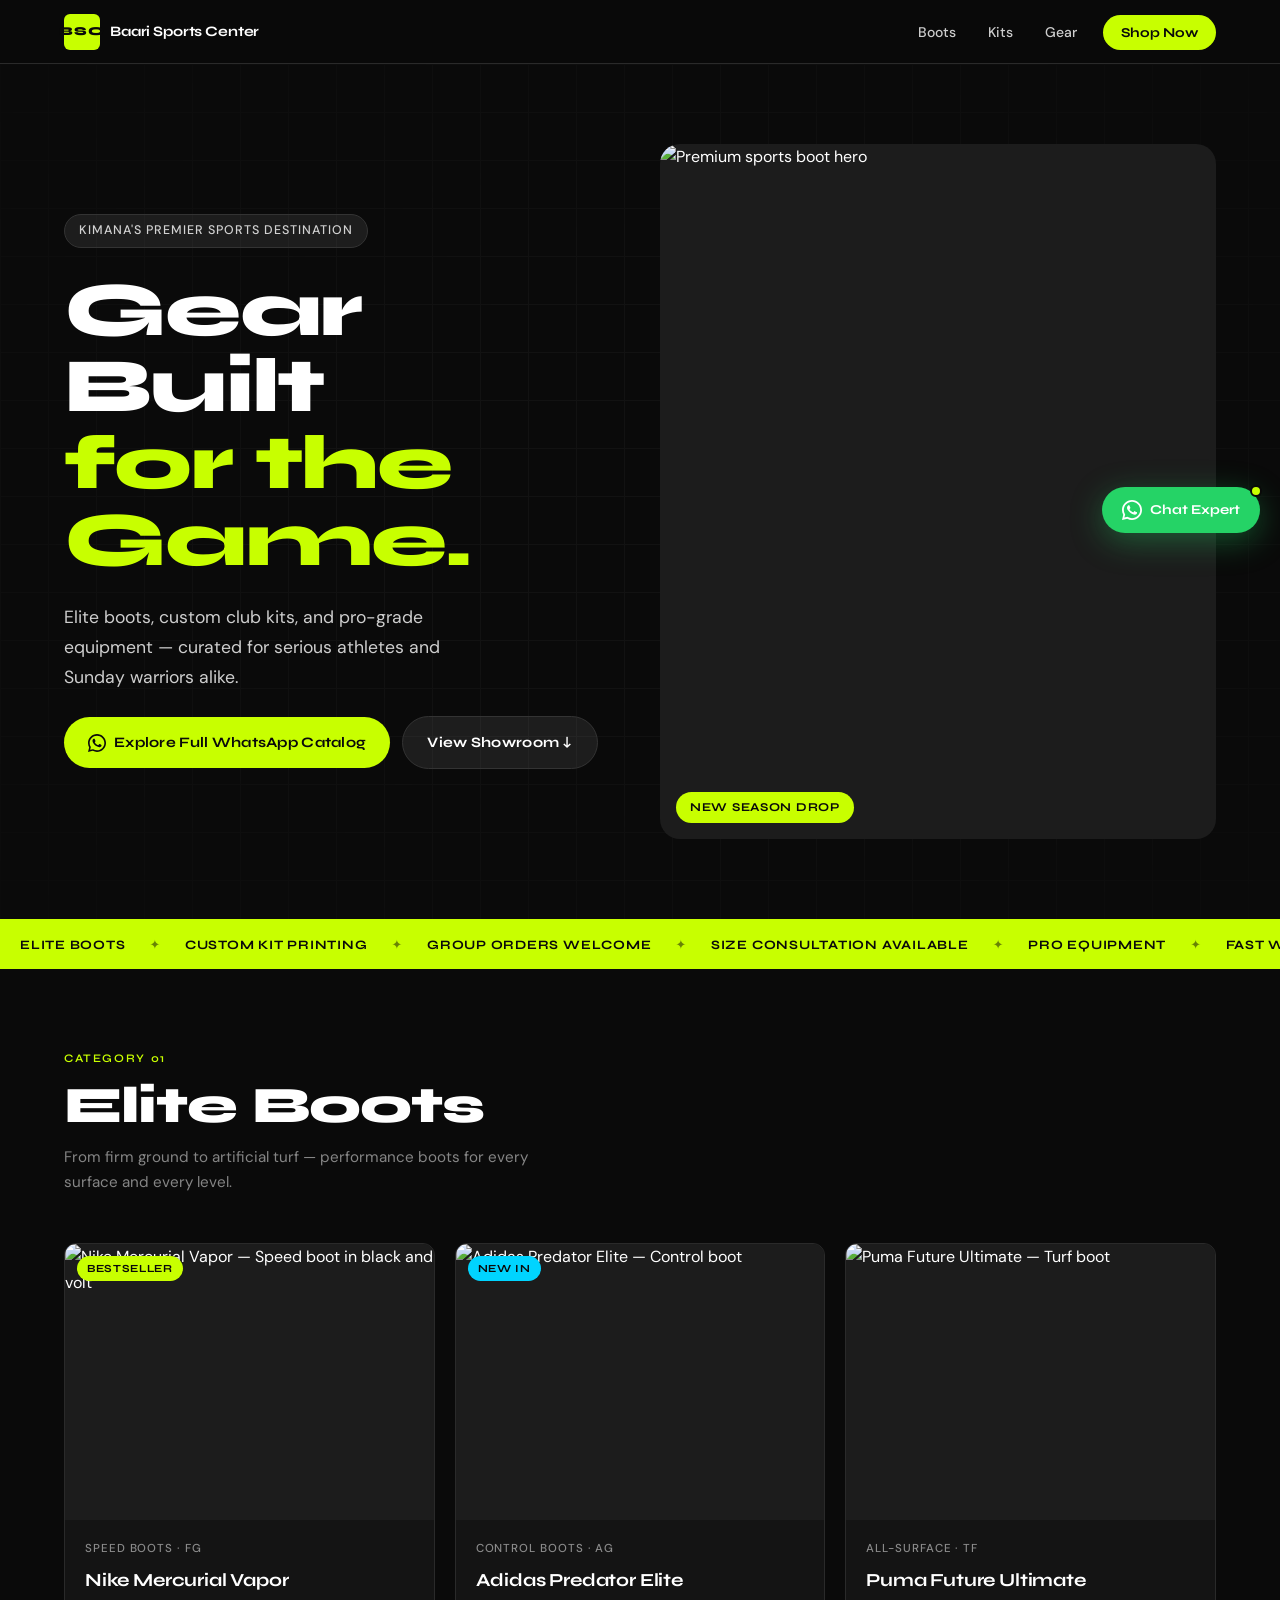
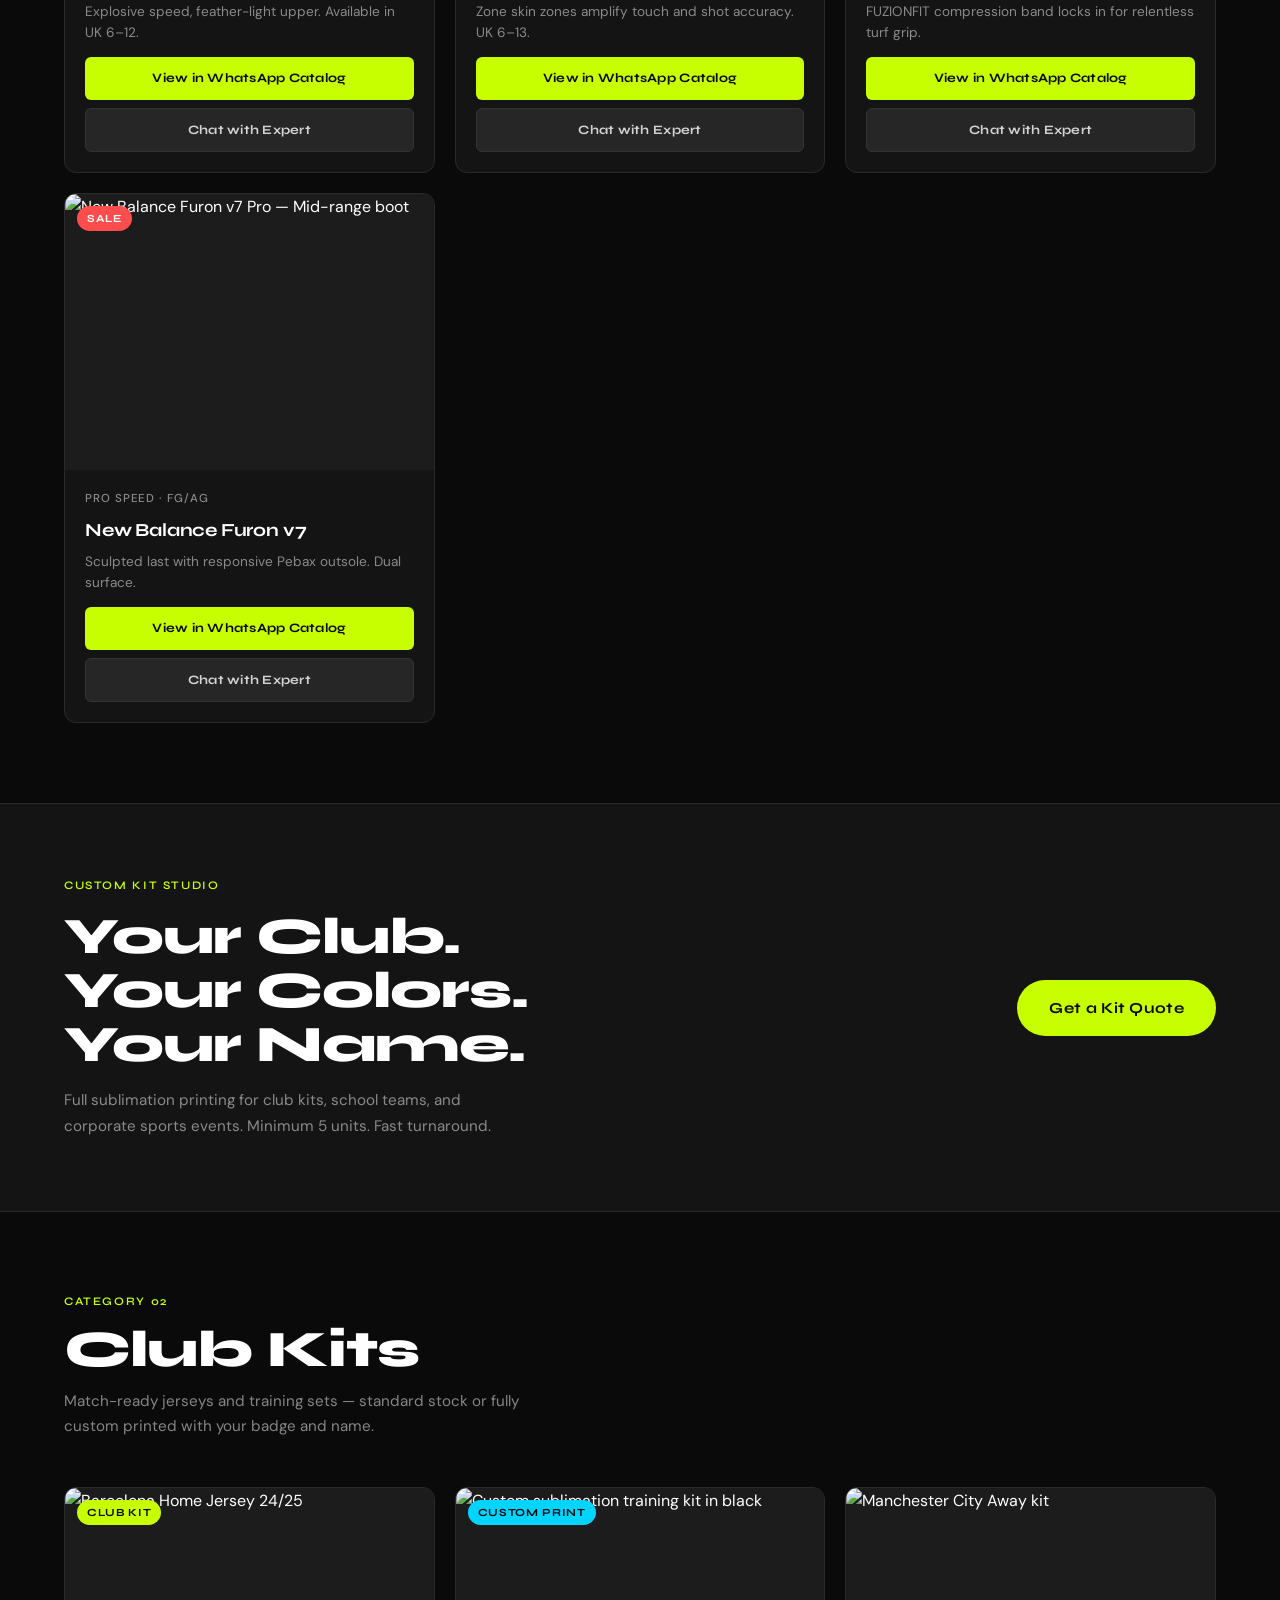
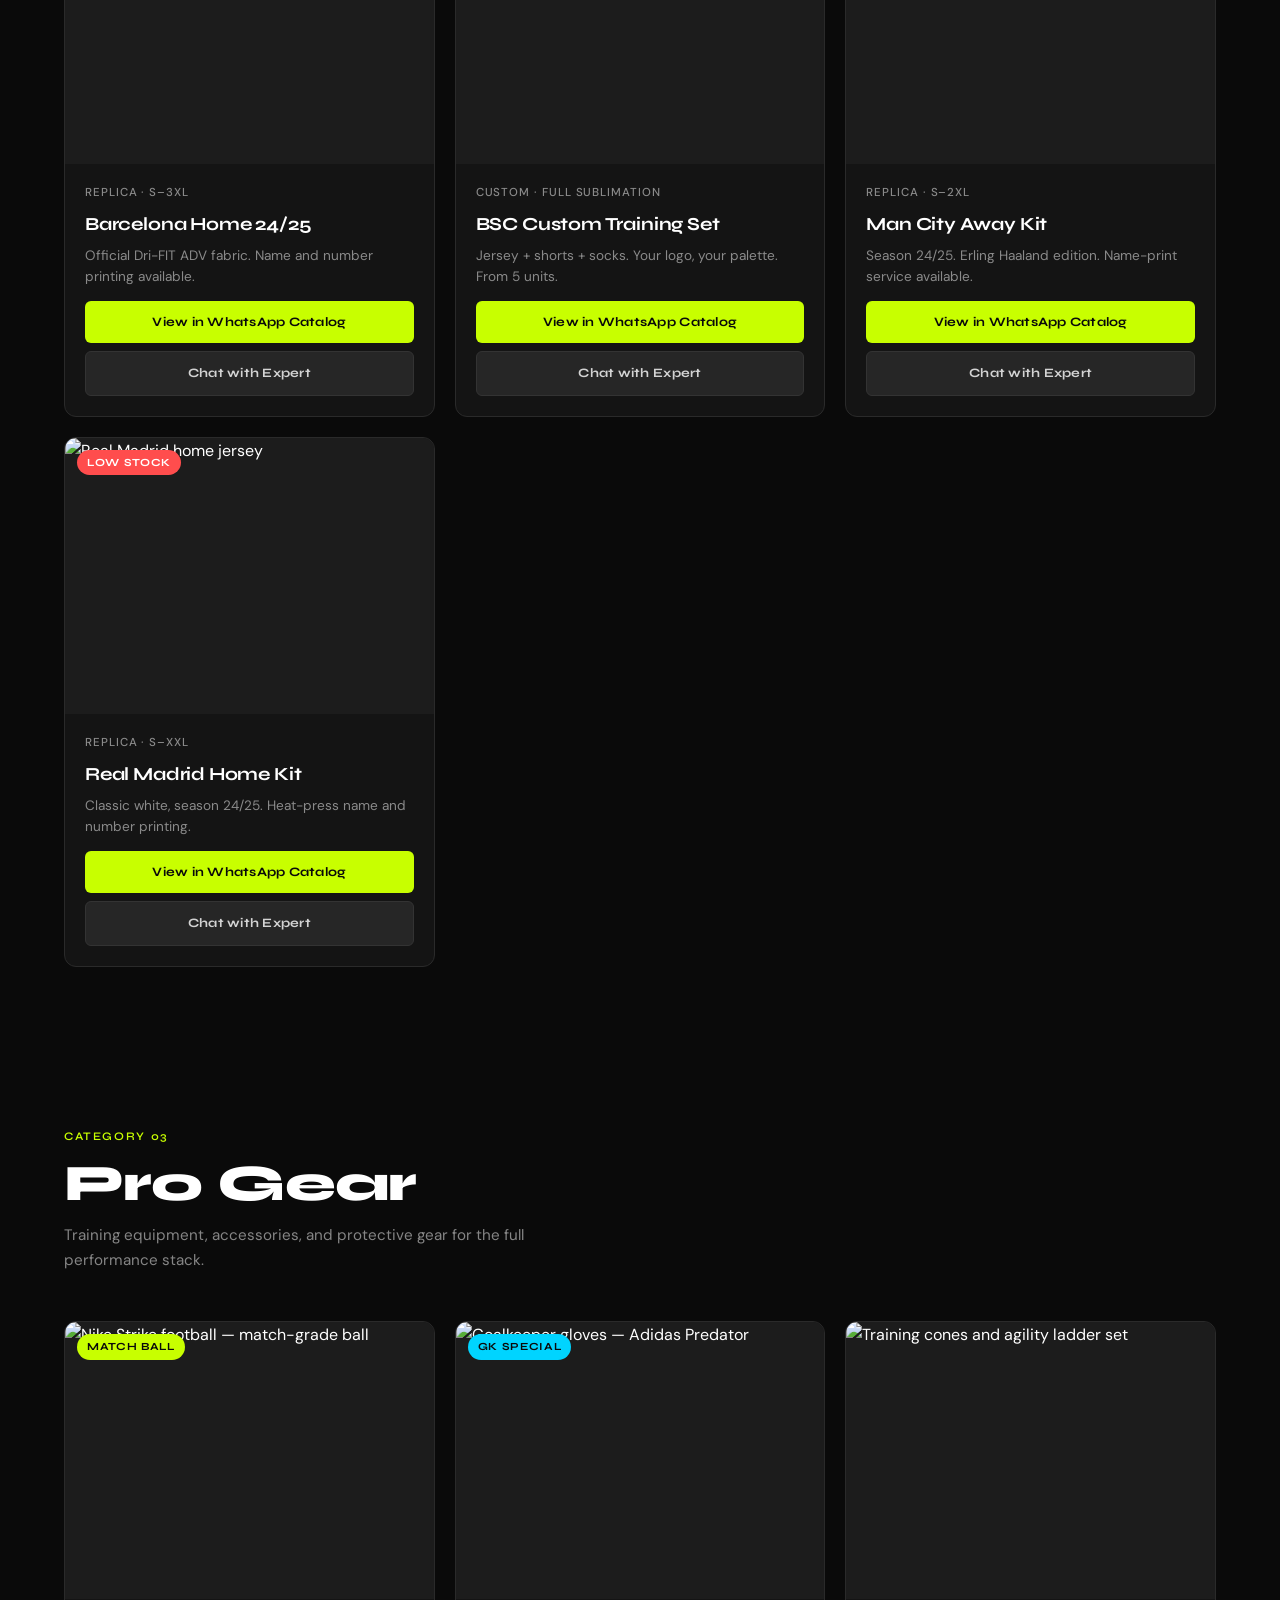
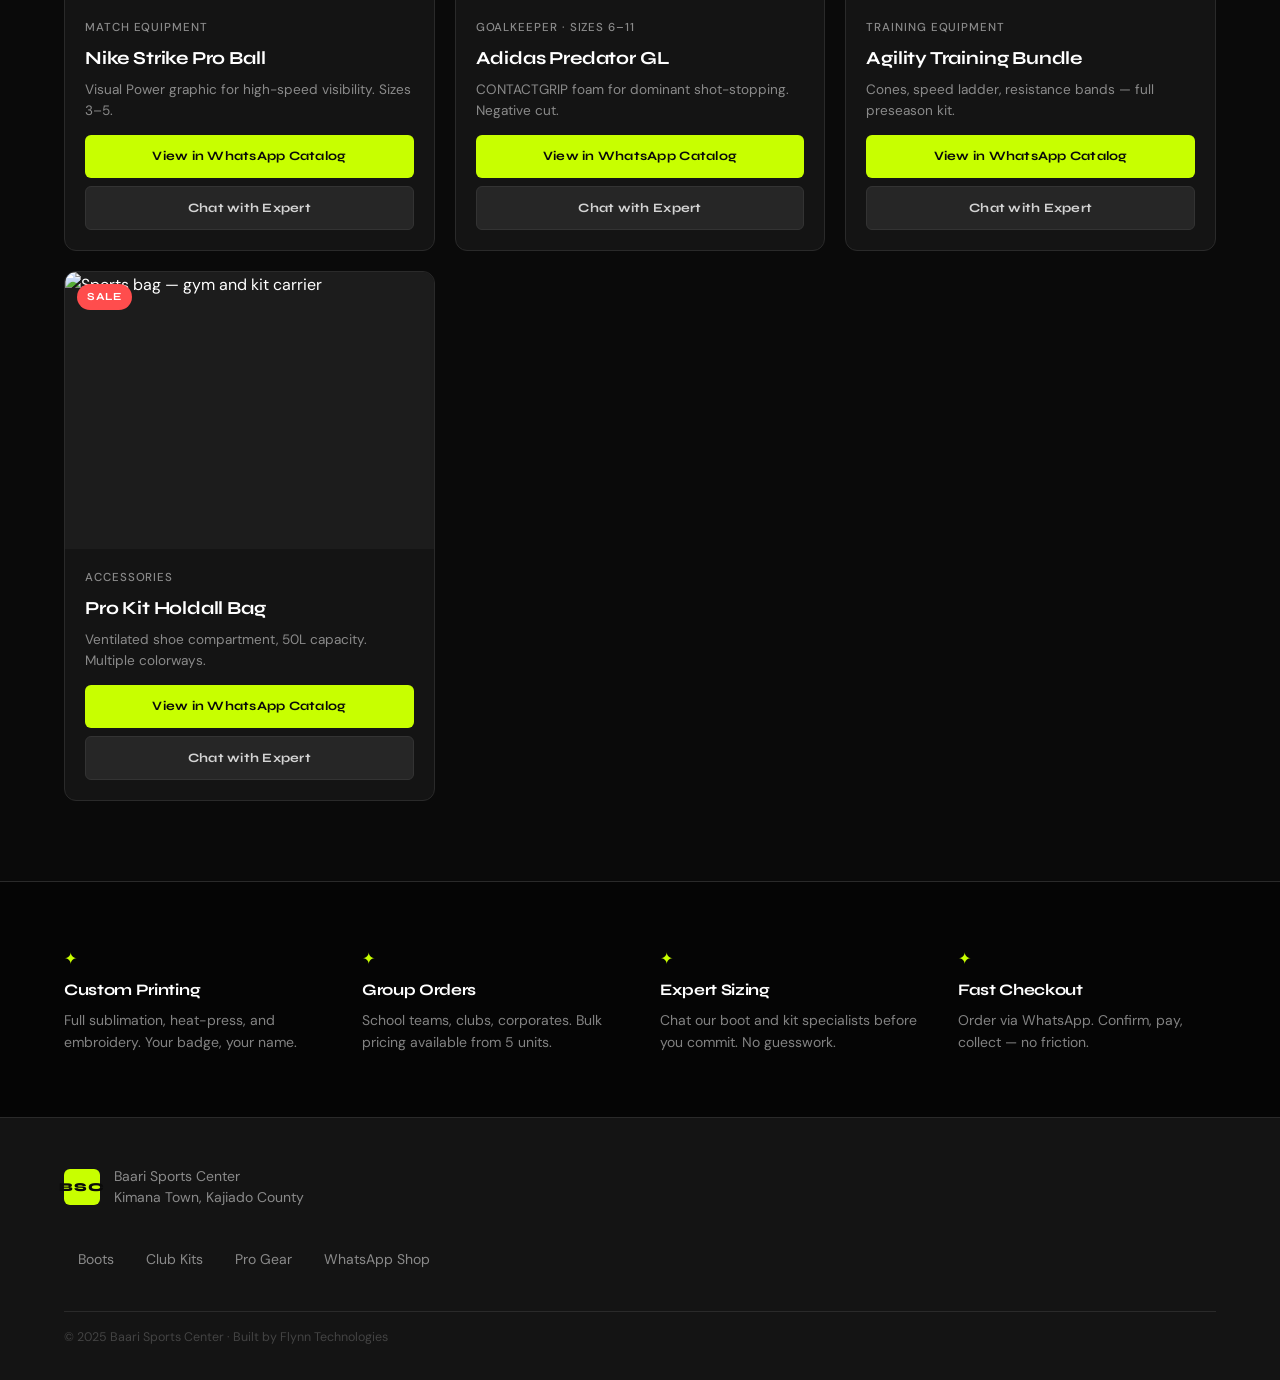
==== commit 621cd122: "refactor: optimize styling, performance-first js, and clean architecture" ====
--- a/index.html
+++ b/index.html
@@ -3,319 +3,578 @@
 <head>
   <meta charset="UTF-8" />
   <meta name="viewport" content="width=device-width, initial-scale=1.0" />
-  <title>BAARI SPORTS CENTER — Digital Shelves · Kimana</title>
-
-  <!-- ── Google Fonts: Syne · DM Sans · DM Mono ── -->
+  <meta name="description" content="Baari Sports Center — Premium sports gear, custom kit printing, and elite boots in Kimana. Shop via WhatsApp." />
+  <title>Baari Sports Center | Elite Sports Gear</title>
   <link rel="preconnect" href="https://fonts.googleapis.com" />
   <link rel="preconnect" href="https://fonts.gstatic.com" crossorigin />
-  <link href="https://fonts.googleapis.com/css2?family=Syne:wght@400;600;700;800&family=DM+Sans:ital,wght@0,300;0,400;0,500;0,600;0,700;1,400&family=DM+Mono:wght@400;500&display=swap" rel="stylesheet" />
-
+  <link href="https://fonts.googleapis.com/css2?family=Syne:wght@400;600;700;800&family=DM+Sans:ital,wght@0,300;0,400;0,500;1,300&display=swap" rel="stylesheet" />
   <link rel="stylesheet" href="style.css" />
 </head>
 <body>
 
-
   <!-- ═══════════════════════════════════════════
        NAVIGATION
   ═══════════════════════════════════════════ -->
-  <header class="nav" id="nav">
-    <div class="nav__inner">
-
-      <!-- Logo -->
-      <a class="nav__logo" href="index.html" aria-label="Baari Sports Center — Home">
-        <div class="nav__logo-mark">BSC</div>
-        <div class="nav__logo-text">
-          <span class="nav__logo-name">BAARI SPORTS CENTER</span>
-          <span class="nav__logo-loc">Digital Shelves · Kimana</span>
-        </div>
+  <header class="site-header" id="top">
+    <nav class="nav-inner">
+      <a href="#top" class="nav-brand">
+        <span class="brand-mark">BSC</span>
+        <span class="brand-name">Baari Sports Center</span>
       </a>
-
-      <!-- Desktop links -->
-      <nav class="nav__links" aria-label="Primary navigation">
-        <a class="nav__link nav__link--active" href="index.html">Our Story</a>
-        <a class="nav__link" href="catalogue.html">Shop Catalogue</a>
-      </nav>
-
-      <!-- Actions -->
-      <div class="nav__actions">
-        <button class="nav__cart-btn" id="cartTrigger" aria-label="Open kit bag">
-          <svg viewBox="0 0 24 24" fill="none" stroke="currentColor" stroke-width="1.8"
-               stroke-linecap="round" stroke-linejoin="round" aria-hidden="true">
-            <path d="M6 2L3 6v14a2 2 0 002 2h14a2 2 0 002-2V6l-3-4z"/>
-            <line x1="3" y1="6" x2="21" y2="6"/>
-            <path d="M16 10a4 4 0 01-8 0"/>
-          </svg>
-          <span class="nav__cart-count" id="cartBadge">0</span>
-        </button>
-
-        <button class="nav__hamburger" id="hamburger" aria-label="Open menu" aria-expanded="false">
-          <span></span><span></span><span></span>
-        </button>
-      </div>
-
+      <ul class="nav-links" role="list">
+        <li><a href="#boots" class="nav-link">Boots</a></li>
+        <li><a href="#kits" class="nav-link">Kits</a></li>
+        <li><a href="#gear" class="nav-link">Gear</a></li>
+        <li>
+          <a
+            href="https://wa.me/c/254702453813"
+            class="nav-cta"
+            target="_blank"
+            rel="noopener noreferrer"
+          >Shop Now</a>
+        </li>
+      </ul>
+      <button class="nav-hamburger" id="navToggle" aria-label="Open menu" aria-expanded="false">
+        <span></span><span></span><span></span>
+      </button>
+    </nav>
+    <div class="nav-mobile-drawer" id="mobileDrawer" aria-hidden="true">
+      <a href="#boots" class="drawer-link">Boots</a>
+      <a href="#kits" class="drawer-link">Kits</a>
+      <a href="#gear" class="drawer-link">Gear</a>
+      <a href="https://wa.me/c/254702453813" class="drawer-link drawer-link--cta" target="_blank" rel="noopener noreferrer">Shop WhatsApp Catalog →</a>
     </div>
   </header>
 
-  <!-- Mobile nav overlay -->
-  <div class="mobile-nav" id="mobileNav" role="dialog" aria-modal="true" aria-label="Mobile navigation">
-    <button class="mobile-nav__close" id="mobileNavClose" aria-label="Close menu">
-      <svg viewBox="0 0 24 24" fill="none" stroke="currentColor" stroke-width="2" aria-hidden="true">
-        <line x1="18" y1="6" x2="6" y2="18"/><line x1="6" y1="6" x2="18" y2="18"/>
-      </svg>
-    </button>
-    <a class="mobile-nav__link mobile-nav__link--active" href="index.html">Our Story</a>
-    <a class="mobile-nav__link" href="catalogue.html">Shop Catalogue</a>
-  </div>
-
-
-  <!-- ═══════════════════════════════════════════
-       PAGE HERO — EDITORIAL
-  ═══════════════════════════════════════════ -->
-  <section class="page-hero" id="hero">
-    <div class="page-hero__inner">
-
-      <!-- Eyebrow label -->
-      <div class="page-hero__label">
-        <span class="pulse-dot" aria-hidden="true"></span>
-        <span>Kimana Town · M-Pesa Ready · Ships Fast</span>
-      </div>
-
-      <!-- Headline -->
-      <h1 class="page-hero__title" aria-label="Stadium Grade Kits">
-        <span class="page-hero__title-line">STADIUM</span>
-        <span class="page-hero__title-line">GRADE</span>
-        <span class="page-hero__title-line page-hero__title-line--accent">KITS.</span>
-      </h1>
-
-      <!-- Descriptor -->
-      <p class="page-hero__desc">
-        Custom jerseys. Elite match-day kits. Official-grade training gear.<br />
-        Add to cart — checkout on WhatsApp in seconds.
-      </p>
-
+  <main>
+
+    <!-- ═══════════════════════════════════════════
+         HERO
+    ═══════════════════════════════════════════ -->
+    <section class="hero" aria-label="Hero showcase">
+      <div class="hero-bg-grid" aria-hidden="true"></div>
+      <div class="hero-content">
+        <p class="hero-eyebrow">Kimana's Premier Sports Destination</p>
+        <h1 class="hero-headline">
+          Gear Built<br />
+          <em>for the Game.</em>
+        </h1>
+        <p class="hero-sub">
+          Elite boots, custom club kits, and pro-grade equipment — curated for serious athletes and Sunday warriors alike.
+        </p>
+        <div class="hero-actions">
+          <a
+            href="https://wa.me/c/254702453813"
+            class="btn btn--primary"
+            target="_blank"
+            rel="noopener noreferrer"
+          >
+            <svg class="btn-icon" viewBox="0 0 24 24" fill="currentColor" aria-hidden="true"><path d="M17.472 14.382c-.297-.149-1.758-.867-2.03-.967-.273-.099-.471-.148-.67.15-.197.297-.767.966-.94 1.164-.173.199-.347.223-.644.075-.297-.15-1.255-.463-2.39-1.475-.883-.788-1.48-1.761-1.653-2.059-.173-.297-.018-.458.13-.606.134-.133.298-.347.446-.52.149-.174.198-.298.298-.497.099-.198.05-.371-.025-.52-.075-.149-.669-1.612-.916-2.207-.242-.579-.487-.5-.669-.51-.173-.008-.371-.01-.57-.01-.198 0-.52.074-.792.372-.272.297-1.04 1.016-1.04 2.479 0 1.462 1.065 2.875 1.213 3.074.149.198 2.096 3.2 5.077 4.487.709.306 1.262.489 1.694.625.712.227 1.36.195 1.871.118.571-.085 1.758-.719 2.006-1.413.248-.694.248-1.289.173-1.413-.074-.124-.272-.198-.57-.347z"/><path d="M12 0C5.373 0 0 5.373 0 12c0 2.123.553 4.116 1.525 5.845L0 24l6.335-1.502A11.946 11.946 0 0 0 12 24c6.627 0 12-5.373 12-12S18.627 0 12 0zm0 21.818a9.793 9.793 0 0 1-5.006-1.374l-.359-.214-3.76.892.944-3.666-.234-.376A9.793 9.793 0 0 1 2.182 12C2.182 6.57 6.57 2.182 12 2.182S21.818 6.57 21.818 12 17.43 21.818 12 21.818z"/></svg>
+            Explore Full WhatsApp Catalog
+          </a>
+          <a
+            href="#boots"
+            class="btn btn--ghost"
+          >View Showroom ↓</a>
+        </div>
+      </div>
+      <div class="hero-visual" aria-hidden="true">
+        <div class="hero-img-frame">
+          <img
+            src="https://images.unsplash.com/photo-1542291026-7eec264c27ff?w=800&q=80"
+            alt="Premium sports boot hero"
+            loading="eager"
+            class="hero-img"
+          />
+          <div class="hero-img-badge">New Season Drop</div>
+        </div>
+      </div>
+    </section>
+
+    <!-- ═══════════════════════════════════════════
+         TICKER
+    ═══════════════════════════════════════════ -->
+    <div class="ticker-wrap" aria-hidden="true">
+      <div class="ticker-track">
+        <span>Elite Boots</span>
+        <span class="ticker-dot">✦</span>
+        <span>Custom Kit Printing</span>
+        <span class="ticker-dot">✦</span>
+        <span>Group Orders Welcome</span>
+        <span class="ticker-dot">✦</span>
+        <span>Size Consultation Available</span>
+        <span class="ticker-dot">✦</span>
+        <span>Pro Equipment</span>
+        <span class="ticker-dot">✦</span>
+        <span>Fast WhatsApp Checkout</span>
+        <span class="ticker-dot">✦</span>
+        <span>Elite Boots</span>
+        <span class="ticker-dot">✦</span>
+        <span>Custom Kit Printing</span>
+        <span class="ticker-dot">✦</span>
+        <span>Group Orders Welcome</span>
+        <span class="ticker-dot">✦</span>
+        <span>Size Consultation Available</span>
+        <span class="ticker-dot">✦</span>
+        <span>Pro Equipment</span>
+        <span class="ticker-dot">✦</span>
+        <span>Fast WhatsApp Checkout</span>
+        <span class="ticker-dot">✦</span>
+      </div>
     </div>
 
-    <span class="page-hero__scroll-hint" aria-hidden="true">Scroll to explore</span>
-  </section>
-
-
-  <!-- ═══════════════════════════════════════════
-       CORE VALUES — 4-CARD GRID
-  ═══════════════════════════════════════════ -->
-  <section class="catalogue" id="about" aria-labelledby="valuesHeading">
-
-    <div class="catalogue__status">
-      <p class="catalogue__status-text" id="valuesHeading">Our Promise · 4 Pillars</p>
-    </div>
-
-    <div class="product-grid" role="list">
-
-      <!-- Card 1 — Kimana Town -->
-      <article class="product-card product-card--visible" role="listitem">
-        <div class="product-card__media" aria-hidden="true">
-          <div class="product-card__img-wrap img-error">
-            <div class="product-card__img-fallback">📍</div>
-          </div>
-        </div>
-        <div class="product-card__info">
-          <h2 class="product-card__name">Kimana Town</h2>
-          <div class="product-card__price">Local</div>
-          <p style="font-size:13px;color:var(--ink-50);line-height:1.65;margin-top:4px;">
-            Rooted in Oloitokitok Sub-County, delivering across Kajiado County and beyond.
-          </p>
-          <div class="product-card__actions" style="margin-top:auto;padding-top:14px;">
-            <a class="product-card__buy" href="catalogue.html" style="text-decoration:none;">
-              <svg viewBox="0 0 24 24" fill="none" stroke="currentColor" stroke-width="2"
-                   width="14" height="14" aria-hidden="true"><path d="M5 12h14M12 5l7 7-7 7"/></svg>
-              Shop Now
-            </a>
-          </div>
-        </div>
-      </article>
-
-      <!-- Card 2 — WhatsApp Checkout -->
-      <article class="product-card product-card--visible" role="listitem" style="animation-delay:0.08s">
-        <div class="product-card__media" aria-hidden="true">
-          <div class="product-card__img-wrap img-error">
-            <div class="product-card__img-fallback">💬</div>
-          </div>
-        </div>
-        <div class="product-card__info">
-          <h2 class="product-card__name">WhatsApp Checkout</h2>
-          <div class="product-card__price">Zero Friction</div>
-          <p style="font-size:13px;color:var(--ink-50);line-height:1.65;margin-top:4px;">
-            Your cart compiles into a clean WhatsApp message. Confirm your order in one tap.
-          </p>
-          <div class="product-card__actions" style="margin-top:auto;padding-top:14px;">
-            <a class="product-card__buy" href="https://wa.me/254702453813" target="_blank"
-               rel="noopener noreferrer" style="text-decoration:none;">
-              <svg viewBox="0 0 24 24" fill="currentColor" width="14" height="14" aria-hidden="true">
-                <path d="M17.472 14.382c-.297-.149-1.758-.867-2.03-.967-.273-.099-.471-.148-.67.15-.197.297-.767.966-.94 1.164-.173.199-.347.223-.644.075-.297-.15-1.255-.463-2.39-1.475-.883-.788-1.48-1.761-1.653-2.059-.173-.297-.018-.458.13-.606.134-.133.298-.347.446-.52.149-.174.198-.298.298-.497.099-.198.05-.371-.025-.52-.075-.149-.669-1.612-.916-2.207-.242-.579-.487-.5-.669-.51-.173-.008-.371-.01-.57-.01-.198 0-.52.074-.792.372-.272.297-1.04 1.016-1.04 2.479 0 1.462 1.065 2.875 1.213 3.074.149.198 2.096 3.2 5.077 4.487.709.306 1.262.489 1.694.625.712.227 1.36.195 1.871.118.571-.085 1.758-.719 2.006-1.413.248-.694.248-1.289.173-1.413-.074-.124-.272-.198-.57-.347m-5.421 7.403h-.004a9.87 9.87 0 01-5.031-1.378l-.361-.214-3.741.982.998-3.648-.235-.374a9.86 9.86 0 01-1.51-5.26c.001-5.45 4.436-9.884 9.888-9.884 2.64 0 5.122 1.03 6.988 2.898a9.825 9.825 0 012.893 6.994c-.003 5.45-4.437 9.884-9.885 9.884m8.413-18.297A11.815 11.815 0 0012.05 0C5.495 0 .16 5.335.157 11.892c0 2.096.547 4.142 1.588 5.945L.057 24l6.305-1.654a11.882 11.882 0 005.683 1.448h.005c6.554 0 11.89-5.335 11.893-11.893a11.821 11.821 0 00-3.48-8.413z"/>
-              </svg>
-              Chat Us
-            </a>
-          </div>
-        </div>
-      </article>
-
-      <!-- Card 3 — M-Pesa -->
-      <article class="product-card product-card--visible" role="listitem" style="animation-delay:0.16s">
-        <div class="product-card__media" aria-hidden="true">
-          <div class="product-card__img-wrap img-error">
-            <div class="product-card__img-fallback">📱</div>
-          </div>
-        </div>
-        <div class="product-card__info">
-          <h2 class="product-card__name">M-Pesa Built-in</h2>
-          <div class="product-card__price">Accepted</div>
-          <p style="font-size:13px;color:var(--ink-50);line-height:1.65;margin-top:4px;">
-            Pay via M-Pesa, cash on delivery, or arrange directly with our team on WhatsApp.
-          </p>
-          <div class="product-card__actions" style="margin-top:auto;padding-top:14px;">
-            <a class="product-card__buy" href="catalogue.html" style="text-decoration:none;">
-              <svg viewBox="0 0 24 24" fill="none" stroke="currentColor" stroke-width="2"
-                   width="14" height="14" aria-hidden="true"><path d="M5 12h14M12 5l7 7-7 7"/></svg>
-              Start Order
-            </a>
-          </div>
-        </div>
-      </article>
-
-      <!-- Card 4 — Fast Delivery -->
-      <article class="product-card product-card--visible" role="listitem" style="animation-delay:0.24s">
-        <div class="product-card__media" aria-hidden="true">
-          <div class="product-card__img-wrap img-error">
-            <div class="product-card__img-fallback">🚚</div>
-          </div>
-        </div>
-        <div class="product-card__info">
-          <h2 class="product-card__name">Fast Delivery</h2>
-          <div class="product-card__price">48hr</div>
-          <p style="font-size:13px;color:var(--ink-50);line-height:1.65;margin-top:4px;">
-            Same-day delivery within Kimana. 24-hour dispatch to the wider Kajiado region.
-          </p>
-          <div class="product-card__actions" style="margin-top:auto;padding-top:14px;">
-            <a class="product-card__buy" href="catalogue.html" style="text-decoration:none;">
-              <svg viewBox="0 0 24 24" fill="none" stroke="currentColor" stroke-width="2"
-                   width="14" height="14" aria-hidden="true"><path d="M5 12h14M12 5l7 7-7 7"/></svg>
-              Browse Kits
-            </a>
-          </div>
-        </div>
-      </article>
-
-    </div>
-  </section>
-
+    <!-- ═══════════════════════════════════════════
+         SECTION: ELITE BOOTS
+    ═══════════════════════════════════════════ -->
+    <section class="showroom-section" id="boots" aria-labelledby="boots-heading">
+      <div class="section-header">
+        <p class="section-eyebrow">Category 01</p>
+        <h2 class="section-title" id="boots-heading">Elite Boots</h2>
+        <p class="section-desc">From firm ground to artificial turf — performance boots for every surface and every level.</p>
+      </div>
+      <div class="product-grid">
+
+        <article class="product-card">
+          <div class="card-img-wrap">
+            <img
+              src="https://images.unsplash.com/photo-1542291026-7eec264c27ff?w=600&q=80"
+              alt="Nike Mercurial Vapor — Speed boot in black and volt"
+              loading="lazy"
+              class="card-img"
+            />
+            <span class="card-tag">Bestseller</span>
+          </div>
+          <div class="card-body">
+            <p class="card-category">Speed Boots · FG</p>
+            <h3 class="card-name">Nike Mercurial Vapor</h3>
+            <p class="card-detail">Explosive speed, feather-light upper. Available in UK 6–12.</p>
+            <div class="card-actions">
+              <a href="https://wa.me/c/254702453813" class="card-btn card-btn--catalog" target="_blank" rel="noopener noreferrer">
+                View in WhatsApp Catalog
+              </a>
+              <a href="#" class="card-btn card-btn--consult" data-product="Nike Mercurial Vapor (Speed Boot, FG)">
+                Chat with Expert
+              </a>
+            </div>
+          </div>
+        </article>
+
+        <article class="product-card">
+          <div class="card-img-wrap">
+            <img
+              src="https://images.unsplash.com/photo-1608231387042-66d1773d3028?w=600&q=80"
+              alt="Adidas Predator Elite — Control boot"
+              loading="lazy"
+              class="card-img"
+            />
+            <span class="card-tag card-tag--new">New In</span>
+          </div>
+          <div class="card-body">
+            <p class="card-category">Control Boots · AG</p>
+            <h3 class="card-name">Adidas Predator Elite</h3>
+            <p class="card-detail">Zone skin zones amplify touch and shot accuracy. UK 6–13.</p>
+            <div class="card-actions">
+              <a href="https://wa.me/c/254702453813" class="card-btn card-btn--catalog" target="_blank" rel="noopener noreferrer">
+                View in WhatsApp Catalog
+              </a>
+              <a href="#" class="card-btn card-btn--consult" data-product="Adidas Predator Elite (Control Boot, AG)">
+                Chat with Expert
+              </a>
+            </div>
+          </div>
+        </article>
+
+        <article class="product-card">
+          <div class="card-img-wrap">
+            <img
+              src="https://images.unsplash.com/photo-1606107557195-0e29a4b5b4aa?w=600&q=80"
+              alt="Puma Future Ultimate — Turf boot"
+              loading="lazy"
+              class="card-img"
+            />
+          </div>
+          <div class="card-body">
+            <p class="card-category">All-Surface · TF</p>
+            <h3 class="card-name">Puma Future Ultimate</h3>
+            <p class="card-detail">FUZIONFIT compression band locks in for relentless turf grip.</p>
+            <div class="card-actions">
+              <a href="https://wa.me/c/254702453813" class="card-btn card-btn--catalog" target="_blank" rel="noopener noreferrer">
+                View in WhatsApp Catalog
+              </a>
+              <a href="#" class="card-btn card-btn--consult" data-product="Puma Future Ultimate (All-Surface, TF)">
+                Chat with Expert
+              </a>
+            </div>
+          </div>
+        </article>
+
+        <article class="product-card">
+          <div class="card-img-wrap">
+            <img
+              src="https://images.unsplash.com/photo-1600185365778-5ae50bc2dd9e?w=600&q=80"
+              alt="New Balance Furon v7 Pro — Mid-range boot"
+              loading="lazy"
+              class="card-img"
+            />
+            <span class="card-tag card-tag--sale">Sale</span>
+          </div>
+          <div class="card-body">
+            <p class="card-category">Pro Speed · FG/AG</p>
+            <h3 class="card-name">New Balance Furon v7</h3>
+            <p class="card-detail">Sculpted last with responsive Pebax outsole. Dual surface.</p>
+            <div class="card-actions">
+              <a href="https://wa.me/c/254702453813" class="card-btn card-btn--catalog" target="_blank" rel="noopener noreferrer">
+                View in WhatsApp Catalog
+              </a>
+              <a href="#" class="card-btn card-btn--consult" data-product="New Balance Furon v7 Pro (Speed Boot, FG/AG)">
+                Chat with Expert
+              </a>
+            </div>
+          </div>
+        </article>
+
+      </div>
+    </section>
+
+    <!-- ═══════════════════════════════════════════
+         CALLOUT STRIP — CUSTOM KIT
+    ═══════════════════════════════════════════ -->
+    <section class="callout-strip" aria-label="Custom kit printing callout">
+      <div class="callout-inner">
+        <div class="callout-text">
+          <p class="callout-eyebrow">Custom Kit Studio</p>
+          <h2 class="callout-title">Your Club.<br />Your Colors.<br />Your Name.</h2>
+          <p class="callout-body">Full sublimation printing for club kits, school teams, and corporate sports events. Minimum 5 units. Fast turnaround.</p>
+        </div>
+        <a
+          href="#"
+          class="btn btn--primary callout-cta"
+          data-product="Custom Kit Printing enquiry"
+          id="customKitBtn"
+        >
+          Get a Kit Quote
+        </a>
+      </div>
+    </section>
+
+    <!-- ═══════════════════════════════════════════
+         SECTION: CLUB KITS
+    ═══════════════════════════════════════════ -->
+    <section class="showroom-section" id="kits" aria-labelledby="kits-heading">
+      <div class="section-header">
+        <p class="section-eyebrow">Category 02</p>
+        <h2 class="section-title" id="kits-heading">Club Kits</h2>
+        <p class="section-desc">Match-ready jerseys and training sets — standard stock or fully custom printed with your badge and name.</p>
+      </div>
+      <div class="product-grid">
+
+        <article class="product-card">
+          <div class="card-img-wrap">
+            <img
+              src="https://images.unsplash.com/photo-1617042375876-a13e36732a04?w=600&q=80"
+              alt="Barcelona Home Jersey 24/25"
+              loading="lazy"
+              class="card-img"
+            />
+            <span class="card-tag">Club Kit</span>
+          </div>
+          <div class="card-body">
+            <p class="card-category">Replica · S–3XL</p>
+            <h3 class="card-name">Barcelona Home 24/25</h3>
+            <p class="card-detail">Official Dri-FIT ADV fabric. Name and number printing available.</p>
+            <div class="card-actions">
+              <a href="https://wa.me/c/254702453813" class="card-btn card-btn--catalog" target="_blank" rel="noopener noreferrer">
+                View in WhatsApp Catalog
+              </a>
+              <a href="#" class="card-btn card-btn--consult" data-product="Barcelona Home Jersey 24/25">
+                Chat with Expert
+              </a>
+            </div>
+          </div>
+        </article>
+
+        <article class="product-card">
+          <div class="card-img-wrap">
+            <img
+              src="https://images.unsplash.com/photo-1521412644187-c49fa049e84d?w=600&q=80"
+              alt="Custom sublimation training kit in black"
+              loading="lazy"
+              class="card-img"
+            />
+            <span class="card-tag card-tag--new">Custom Print</span>
+          </div>
+          <div class="card-body">
+            <p class="card-category">Custom · Full Sublimation</p>
+            <h3 class="card-name">BSC Custom Training Set</h3>
+            <p class="card-detail">Jersey + shorts + socks. Your logo, your palette. From 5 units.</p>
+            <div class="card-actions">
+              <a href="https://wa.me/c/254702453813" class="card-btn card-btn--catalog" target="_blank" rel="noopener noreferrer">
+                View in WhatsApp Catalog
+              </a>
+              <a href="#" class="card-btn card-btn--consult" data-product="BSC Custom Training Set (Full Sublimation, min 5 units)">
+                Chat with Expert
+              </a>
+            </div>
+          </div>
+        </article>
+
+        <article class="product-card">
+          <div class="card-img-wrap">
+            <img
+              src="https://images.unsplash.com/photo-1579952363873-27f3bade9f55?w=600&q=80"
+              alt="Manchester City Away kit"
+              loading="lazy"
+              class="card-img"
+            />
+          </div>
+          <div class="card-body">
+            <p class="card-category">Replica · S–2XL</p>
+            <h3 class="card-name">Man City Away Kit</h3>
+            <p class="card-detail">Season 24/25. Erling Haaland edition. Name-print service available.</p>
+            <div class="card-actions">
+              <a href="https://wa.me/c/254702453813" class="card-btn card-btn--catalog" target="_blank" rel="noopener noreferrer">
+                View in WhatsApp Catalog
+              </a>
+              <a href="#" class="card-btn card-btn--consult" data-product="Manchester City Away Kit 24/25">
+                Chat with Expert
+              </a>
+            </div>
+          </div>
+        </article>
+
+        <article class="product-card">
+          <div class="card-img-wrap">
+            <img
+              src="https://images.unsplash.com/photo-1614632537197-38a17061c2bd?w=600&q=80"
+              alt="Real Madrid home jersey"
+              loading="lazy"
+              class="card-img"
+            />
+            <span class="card-tag card-tag--sale">Low Stock</span>
+          </div>
+          <div class="card-body">
+            <p class="card-category">Replica · S–XXL</p>
+            <h3 class="card-name">Real Madrid Home Kit</h3>
+            <p class="card-detail">Classic white, season 24/25. Heat-press name and number printing.</p>
+            <div class="card-actions">
+              <a href="https://wa.me/c/254702453813" class="card-btn card-btn--catalog" target="_blank" rel="noopener noreferrer">
+                View in WhatsApp Catalog
+              </a>
+              <a href="#" class="card-btn card-btn--consult" data-product="Real Madrid Home Kit 24/25">
+                Chat with Expert
+              </a>
+            </div>
+          </div>
+        </article>
+
+      </div>
+    </section>
+
+    <!-- ═══════════════════════════════════════════
+         SECTION: PRO GEAR
+    ═══════════════════════════════════════════ -->
+    <section class="showroom-section" id="gear" aria-labelledby="gear-heading">
+      <div class="section-header">
+        <p class="section-eyebrow">Category 03</p>
+        <h2 class="section-title" id="gear-heading">Pro Gear</h2>
+        <p class="section-desc">Training equipment, accessories, and protective gear for the full performance stack.</p>
+      </div>
+      <div class="product-grid">
+
+        <article class="product-card">
+          <div class="card-img-wrap">
+            <img
+              src="https://images.unsplash.com/photo-1518611012118-696072aa579a?w=600&q=80"
+              alt="Nike Strike football — match-grade ball"
+              loading="lazy"
+              class="card-img"
+            />
+            <span class="card-tag">Match Ball</span>
+          </div>
+          <div class="card-body">
+            <p class="card-category">Match Equipment</p>
+            <h3 class="card-name">Nike Strike Pro Ball</h3>
+            <p class="card-detail">Visual Power graphic for high-speed visibility. Sizes 3–5.</p>
+            <div class="card-actions">
+              <a href="https://wa.me/c/254702453813" class="card-btn card-btn--catalog" target="_blank" rel="noopener noreferrer">
+                View in WhatsApp Catalog
+              </a>
+              <a href="#" class="card-btn card-btn--consult" data-product="Nike Strike Pro Ball (Match Equipment)">
+                Chat with Expert
+              </a>
+            </div>
+          </div>
+        </article>
+
+        <article class="product-card">
+          <div class="card-img-wrap">
+            <img
+              src="https://images.unsplash.com/photo-1593079831268-3381b0db4a77?w=600&q=80"
+              alt="Goalkeeper gloves — Adidas Predator"
+              loading="lazy"
+              class="card-img"
+            />
+            <span class="card-tag card-tag--new">GK Special</span>
+          </div>
+          <div class="card-body">
+            <p class="card-category">Goalkeeper · Sizes 6–11</p>
+            <h3 class="card-name">Adidas Predator GL</h3>
+            <p class="card-detail">CONTACTGRIP foam for dominant shot-stopping. Negative cut.</p>
+            <div class="card-actions">
+              <a href="https://wa.me/c/254702453813" class="card-btn card-btn--catalog" target="_blank" rel="noopener noreferrer">
+                View in WhatsApp Catalog
+              </a>
+              <a href="#" class="card-btn card-btn--consult" data-product="Adidas Predator GL Goalkeeper Gloves">
+                Chat with Expert
+              </a>
+            </div>
+          </div>
+        </article>
+
+        <article class="product-card">
+          <div class="card-img-wrap">
+            <img
+              src="https://images.unsplash.com/photo-1571019613454-1cb2f99b2d8b?w=600&q=80"
+              alt="Training cones and agility ladder set"
+              loading="lazy"
+              class="card-img"
+            />
+          </div>
+          <div class="card-body">
+            <p class="card-category">Training Equipment</p>
+            <h3 class="card-name">Agility Training Bundle</h3>
+            <p class="card-detail">Cones, speed ladder, resistance bands — full preseason kit.</p>
+            <div class="card-actions">
+              <a href="https://wa.me/c/254702453813" class="card-btn card-btn--catalog" target="_blank" rel="noopener noreferrer">
+                View in WhatsApp Catalog
+              </a>
+              <a href="#" class="card-btn card-btn--consult" data-product="Agility Training Bundle (Cones, Ladder, Resistance Bands)">
+                Chat with Expert
+              </a>
+            </div>
+          </div>
+        </article>
+
+        <article class="product-card">
+          <div class="card-img-wrap">
+            <img
+              src="https://images.unsplash.com/photo-1576678927484-cc907957088c?w=600&q=80"
+              alt="Sports bag — gym and kit carrier"
+              loading="lazy"
+              class="card-img"
+            />
+            <span class="card-tag card-tag--sale">Sale</span>
+          </div>
+          <div class="card-body">
+            <p class="card-category">Accessories</p>
+            <h3 class="card-name">Pro Kit Holdall Bag</h3>
+            <p class="card-detail">Ventilated shoe compartment, 50L capacity. Multiple colorways.</p>
+            <div class="card-actions">
+              <a href="https://wa.me/c/254702453813" class="card-btn card-btn--catalog" target="_blank" rel="noopener noreferrer">
+                View in WhatsApp Catalog
+              </a>
+              <a href="#" class="card-btn card-btn--consult" data-product="Pro Kit Holdall Bag (50L Sports Bag)">
+                Chat with Expert
+              </a>
+            </div>
+          </div>
+        </article>
+
+      </div>
+    </section>
+
+    <!-- ═══════════════════════════════════════════
+         TRUST STRIP
+    ═══════════════════════════════════════════ -->
+    <section class="trust-strip" aria-label="Why Baari Sports Center">
+      <div class="trust-inner">
+        <div class="trust-item">
+          <span class="trust-icon" aria-hidden="true">✦</span>
+          <h3 class="trust-title">Custom Printing</h3>
+          <p class="trust-body">Full sublimation, heat-press, and embroidery. Your badge, your name.</p>
+        </div>
+        <div class="trust-item">
+          <span class="trust-icon" aria-hidden="true">✦</span>
+          <h3 class="trust-title">Group Orders</h3>
+          <p class="trust-body">School teams, clubs, corporates. Bulk pricing available from 5 units.</p>
+        </div>
+        <div class="trust-item">
+          <span class="trust-icon" aria-hidden="true">✦</span>
+          <h3 class="trust-title">Expert Sizing</h3>
+          <p class="trust-body">Chat our boot and kit specialists before you commit. No guesswork.</p>
+        </div>
+        <div class="trust-item">
+          <span class="trust-icon" aria-hidden="true">✦</span>
+          <h3 class="trust-title">Fast Checkout</h3>
+          <p class="trust-body">Order via WhatsApp. Confirm, pay, collect — no friction.</p>
+        </div>
+      </div>
+    </section>
+
+  </main>
 
   <!-- ═══════════════════════════════════════════
        FOOTER
   ═══════════════════════════════════════════ -->
-  <footer class="footer">
-    <div class="footer__inner">
-      <div class="footer__brand">
-        <div class="nav__logo-mark" aria-hidden="true">BSC</div>
-        <div class="nav__logo-text">
-          <span class="nav__logo-name">BAARI SPORTS CENTER</span>
-          <span class="nav__logo-loc">Digital Shelves · Kimana Town</span>
-        </div>
-      </div>
-      <p class="footer__copy">
-        © 2025 Baari Sports Center. Architected by <strong>Flynn Technologies</strong>
-      </p>
+  <footer class="site-footer">
+    <div class="footer-inner">
+      <div class="footer-brand">
+        <span class="brand-mark">BSC</span>
+        <p class="footer-tagline">Baari Sports Center<br />Kimana Town, Kajiado County</p>
+      </div>
+      <div class="footer-links">
+        <a href="#boots" class="footer-link">Boots</a>
+        <a href="#kits" class="footer-link">Club Kits</a>
+        <a href="#gear" class="footer-link">Pro Gear</a>
+        <a href="https://wa.me/c/254702453813" class="footer-link" target="_blank" rel="noopener noreferrer">WhatsApp Shop</a>
+      </div>
+      <p class="footer-copy">© 2025 Baari Sports Center · Built by Flynn Technologies</p>
     </div>
   </footer>
 
-
   <!-- ═══════════════════════════════════════════
-       CART DRAWER
+       FLOATING CONSULT WIDGET
   ═══════════════════════════════════════════ -->
-  <div class="cart-overlay" id="cartOverlay" aria-hidden="true"></div>
-
-  <aside class="cart-drawer" id="cartDrawer" aria-hidden="true" aria-label="Kit Bag">
-
-    <!-- Drawer header -->
-    <div class="cart-drawer__head">
-      <h2 class="cart-drawer__title">
-        <svg viewBox="0 0 24 24" fill="none" stroke="currentColor" stroke-width="1.8"
-             aria-hidden="true">
-          <path d="M6 2L3 6v14a2 2 0 002 2h14a2 2 0 002-2V6l-3-4z"/>
-          <line x1="3" y1="6" x2="21" y2="6"/>
-          <path d="M16 10a4 4 0 01-8 0"/>
-        </svg>
-        Kit Bag
-        <span class="cart-drawer__count" id="cartItemCount">0 items</span>
-      </h2>
-      <button class="cart-drawer__close" id="cartClose" aria-label="Close kit bag">
-        <svg viewBox="0 0 24 24" fill="none" stroke="currentColor" stroke-width="2"
-             aria-hidden="true">
-          <line x1="18" y1="6" x2="6" y2="18"/>
-          <line x1="6" y1="6" x2="18" y2="18"/>
-        </svg>
-      </button>
+  <div class="consult-widget" id="consultWidget" aria-live="polite">
+    <button class="consult-trigger" id="consultTrigger" aria-label="Open WhatsApp chat" aria-expanded="false">
+      <svg class="consult-wa-icon" viewBox="0 0 24 24" fill="currentColor" aria-hidden="true"><path d="M17.472 14.382c-.297-.149-1.758-.867-2.03-.967-.273-.099-.471-.148-.67.15-.197.297-.767.966-.94 1.164-.173.199-.347.223-.644.075-.297-.15-1.255-.463-2.39-1.475-.883-.788-1.48-1.761-1.653-2.059-.173-.297-.018-.458.13-.606.134-.133.298-.347.446-.52.149-.174.198-.298.298-.497.099-.198.05-.371-.025-.52-.075-.149-.669-1.612-.916-2.207-.242-.579-.487-.5-.669-.51-.173-.008-.371-.01-.57-.01-.198 0-.52.074-.792.372-.272.297-1.04 1.016-1.04 2.479 0 1.462 1.065 2.875 1.213 3.074.149.198 2.096 3.2 5.077 4.487.709.306 1.262.489 1.694.625.712.227 1.36.195 1.871.118.571-.085 1.758-.719 2.006-1.413.248-.694.248-1.289.173-1.413-.074-.124-.272-.198-.57-.347z"/><path d="M12 0C5.373 0 0 5.373 0 12c0 2.123.553 4.116 1.525 5.845L0 24l6.335-1.502A11.946 11.946 0 0 0 12 24c6.627 0 12-5.373 12-12S18.627 0 12 0zm0 21.818a9.793 9.793 0 0 1-5.006-1.374l-.359-.214-3.76.892.944-3.666-.234-.376A9.793 9.793 0 0 1 2.182 12C2.182 6.57 6.57 2.182 12 2.182S21.818 6.57 21.818 12 17.43 21.818 12 21.818z"/></svg>
+      <span class="consult-trigger-label">Chat Expert</span>
+      <span class="consult-pulse" aria-hidden="true"></span>
+    </button>
+    <div class="consult-panel" id="consultPanel" aria-hidden="true" role="dialog" aria-label="WhatsApp consultation">
+      <div class="panel-header">
+        <div class="panel-avatar" aria-hidden="true">
+          <span>BSC</span>
+        </div>
+        <div class="panel-meta">
+          <p class="panel-name">Baari Sports Center</p>
+          <p class="panel-status"><span class="status-dot" aria-hidden="true"></span>Online · Typically replies fast</p>
+        </div>
+        <button class="panel-close" id="panelClose" aria-label="Close chat panel">✕</button>
+      </div>
+      <div class="panel-body">
+        <div class="panel-bubble">
+          <p>👋 Need custom kit printing or size advice? Let's chat gear!</p>
+        </div>
+        <div class="panel-bubble panel-bubble--sub">
+          <p>Tell us what you're after and we'll sort it out fast.</p>
+        </div>
+      </div>
+      <div class="panel-actions">
+        <a
+          href="#"
+          class="panel-btn"
+          id="panelChatBtn"
+          data-product="general enquiry"
+          target="_blank"
+          rel="noopener noreferrer"
+        >
+          <svg viewBox="0 0 24 24" fill="currentColor" width="16" height="16" aria-hidden="true"><path d="M17.472 14.382c-.297-.149-1.758-.867-2.03-.967-.273-.099-.471-.148-.67.15-.197.297-.767.966-.94 1.164-.173.199-.347.223-.644.075-.297-.15-1.255-.463-2.39-1.475-.883-.788-1.48-1.761-1.653-2.059-.173-.297-.018-.458.13-.606.134-.133.298-.347.446-.52.149-.174.198-.298.298-.497.099-.198.05-.371-.025-.52-.075-.149-.669-1.612-.916-2.207-.242-.579-.487-.5-.669-.51-.173-.008-.371-.01-.57-.01-.198 0-.52.074-.792.372-.272.297-1.04 1.016-1.04 2.479 0 1.462 1.065 2.875 1.213 3.074.149.198 2.096 3.2 5.077 4.487.709.306 1.262.489 1.694.625.712.227 1.36.195 1.871.118.571-.085 1.758-.719 2.006-1.413.248-.694.248-1.289.173-1.413-.074-.124-.272-.198-.57-.347z"/><path d="M12 0C5.373 0 0 5.373 0 12c0 2.123.553 4.116 1.525 5.845L0 24l6.335-1.502A11.946 11.946 0 0 0 12 24c6.627 0 12-5.373 12-12S18.627 0 12 0zm0 21.818a9.793 9.793 0 0 1-5.006-1.374l-.359-.214-3.76.892.944-3.666-.234-.376A9.793 9.793 0 0 1 2.182 12C2.182 6.57 6.57 2.182 12 2.182S21.818 6.57 21.818 12 17.43 21.818 12 21.818z"/></svg>
+          Start WhatsApp Chat
+        </a>
+      </div>
     </div>
-
-    <!-- Drawer body -->
-    <div class="cart-drawer__body" id="cartBody">
-      <div class="cart-empty" id="cartEmpty">
-        <div class="cart-empty__icon" aria-hidden="true">⚽</div>
-        <p class="cart-empty__msg">Your kit bag is empty.</p>
-        <p class="cart-empty__sub">Browse the Jersey Locker and add kits to get started.</p>
-      </div>
-      <ul class="cart-list" id="cartList" aria-label="Items in your kit bag"></ul>
-    </div>
-
-    <!-- Drawer footer -->
-    <div class="cart-drawer__foot">
-      <div class="cart-subtotal">
-        <span class="cart-subtotal__label">Subtotal</span>
-        <span class="cart-subtotal__amount" id="cartSubtotal">Ksh 0</span>
-      </div>
-      <p class="cart-delivery-note">🚚 Delivery fee confirmed on WhatsApp</p>
-      <button class="checkout-btn" id="checkoutBtn" disabled>
-        <svg viewBox="0 0 24 24" fill="currentColor" aria-hidden="true">
-          <path d="M17.472 14.382c-.297-.149-1.758-.867-2.03-.967-.273-.099-.471-.148-.67.15-.197.297-.767.966-.94 1.164-.173.199-.347.223-.644.075-.297-.15-1.255-.463-2.39-1.475-.883-.788-1.48-1.761-1.653-2.059-.173-.297-.018-.458.13-.606.134-.133.298-.347.446-.52.149-.174.198-.298.298-.497.099-.198.05-.371-.025-.52-.075-.149-.669-1.612-.916-2.207-.242-.579-.487-.5-.669-.51-.173-.008-.371-.01-.57-.01-.198 0-.52.074-.792.372-.272.297-1.04 1.016-1.04 2.479 0 1.462 1.065 2.875 1.213 3.074.149.198 2.096 3.2 5.077 4.487.709.306 1.262.489 1.694.625.712.227 1.36.195 1.871.118.571-.085 1.758-.719 2.006-1.413.248-.694.248-1.289.173-1.413-.074-.124-.272-.198-.57-.347m-5.421 7.403h-.004a9.87 9.87 0 01-5.031-1.378l-.361-.214-3.741.982.998-3.648-.235-.374a9.86 9.86 0 01-1.51-5.26c.001-5.45 4.436-9.884 9.888-9.884 2.64 0 5.122 1.03 6.988 2.898a9.825 9.825 0 012.893 6.994c-.003 5.45-4.437 9.884-9.885 9.884m8.413-18.297A11.815 11.815 0 0012.05 0C5.495 0 .16 5.335.157 11.892c0 2.096.547 4.142 1.588 5.945L.057 24l6.305-1.654a11.882 11.882 0 005.683 1.448h.005c6.554 0 11.89-5.335 11.893-11.893a11.821 11.821 0 00-3.48-8.413z"/>
-        </svg>
-        💬 Complete Order on WhatsApp
-      </button>
-    </div>
-
-  </aside>
-
-
-  <!-- ═══════════════════════════════════════════
-       WHATSAPP FAB
-  ═══════════════════════════════════════════ -->
-  <a href="https://wa.me/254702453813"
-     class="wa-fab"
-     id="waFab"
-     target="_blank"
-     rel="noopener noreferrer"
-     aria-label="Chat with us on WhatsApp">
-    <svg viewBox="0 0 24 24" fill="currentColor" aria-hidden="true">
-      <path d="M17.472 14.382c-.297-.149-1.758-.867-2.03-.967-.273-.099-.471-.148-.67.15-.197.297-.767.966-.94 1.164-.173.199-.347.223-.644.075-.297-.15-1.255-.463-2.39-1.475-.883-.788-1.48-1.761-1.653-2.059-.173-.297-.018-.458.13-.606.134-.133.298-.347.446-.52.149-.174.198-.298.298-.497.099-.198.05-.371-.025-.52-.075-.149-.669-1.612-.916-2.207-.242-.579-.487-.5-.669-.51-.173-.008-.371-.01-.57-.01-.198 0-.52.074-.792.372-.272.297-1.04 1.016-1.04 2.479 0 1.462 1.065 2.875 1.213 3.074.149.198 2.096 3.2 5.077 4.487.709.306 1.262.489 1.694.625.712.227 1.36.195 1.871.118.571-.085 1.758-.719 2.006-1.413.248-.694.248-1.289.173-1.413-.074-.124-.272-.198-.57-.347m-5.421 7.403h-.004a9.87 9.87 0 01-5.031-1.378l-.361-.214-3.741.982.998-3.648-.235-.374a9.86 9.86 0 01-1.51-5.26c.001-5.45 4.436-9.884 9.888-9.884 2.64 0 5.122 1.03 6.988 2.898a9.825 9.825 0 012.893 6.994c-.003 5.45-4.437 9.884-9.885 9.884m8.413-18.297A11.815 11.815 0 0012.05 0C5.495 0 .16 5.335.157 11.892c0 2.096.547 4.142 1.588 5.945L.057 24l6.305-1.654a11.882 11.882 0 005.683 1.448h.005c6.554 0 11.89-5.335 11.893-11.893a11.821 11.821 0 00-3.48-8.413z"/>
-    </svg>
-    <span>Chat</span>
-  </a>
-
-
-  <!-- ═══════════════════════════════════════════
-       MOBILE FLOATING CART
-  ═══════════════════════════════════════════ -->
-  <button class="mob-cart" id="mobCart" aria-label="Open kit bag">
-    <svg viewBox="0 0 24 24" fill="none" stroke="currentColor" stroke-width="1.8"
-         stroke-linecap="round" stroke-linejoin="round" aria-hidden="true">
-      <path d="M6 2L3 6v14a2 2 0 002 2h14a2 2 0 002-2V6l-3-4z"/>
-      <line x1="3" y1="6" x2="21" y2="6"/>
-      <path d="M16 10a4 4 0 01-8 0"/>
-    </svg>
-    <span class="mob-cart__badge" id="mobCartBadge">0</span>
-  </button>
-
-
-  <!-- Toast -->
-  <div class="toast" id="toast" role="status" aria-live="polite"></div>
-
+  </div>
 
   <script src="script.js"></script>
 </body>
--- a/style.css
+++ b/style.css
@@ -1,1189 +1,1146 @@
 /* ═══════════════════════════════════════════════════════
-   BAARI SPORTS CENTER — Digital Shelves
-   style.css  ·  Dark Editorial Athletic Theme
-   Flynn Technologies
+   BAARI SPORTS CENTER — style.css
+   Design System: Obsidian Dark + Electric Chartreuse
+   Fonts: Syne (display) · DM Sans (body)
 ═══════════════════════════════════════════════════════ */
 
-/* ─── DESIGN TOKENS ─── */
+/* ─── DESIGN TOKENS ─────────────────────────────────── */
 :root {
-  /* Core palette — obsidian dark */
-  --bg:          #0a0a0b;
-  --bg-2:        #111114;
-  --bg-3:        #18181d;
-  --surface:     #1c1c22;
-  --surface-2:   #222228;
-  --surface-3:   #2a2a32;
-
-  /* Borders */
-  --border:      rgba(255,255,255,0.06);
-  --border-2:    rgba(255,255,255,0.10);
-  --border-3:    rgba(255,255,255,0.16);
-
-  /* Electric chartreuse accent */
-  --accent:      #c8ff00;
-  --accent-dim:  rgba(200,255,0,0.08);
-  --accent-mid:  rgba(200,255,0,0.18);
-  --accent-glow: rgba(200,255,0,0.30);
-  --accent-dark: #a8d800;
-
-  /* WhatsApp green */
-  --wa:          #25d366;
-  --wa-dark:     #1aab52;
-  --wa-glow:     rgba(37,211,102,0.30);
-
-  /* Supporting */
-  --red:         #ff4444;
-  --amber:       #f59e0b;
-
-  /* Text */
-  --ink:         #f0f0f4;
-  --ink-70:      rgba(240,240,244,0.70);
-  --ink-50:      rgba(240,240,244,0.50);
-  --ink-30:      rgba(240,240,244,0.30);
-  --ink-12:      rgba(240,240,244,0.08);
-
-  /* Typography */
-  --font-display: 'Syne', sans-serif;
-  --font-body:    'DM Sans', sans-serif;
-  --font-mono:    'DM Mono', monospace;
-
-  /* Layout */
-  --nav-h:       68px;
-  --max-w:       1400px;
-  --radius:      10px;
-  --radius-lg:   16px;
-  --radius-xl:   22px;
-
-  /* Shadows */
-  --shadow-sm:   0 1px 4px rgba(0,0,0,0.4);
-  --shadow:      0 4px 24px rgba(0,0,0,0.5);
-  --shadow-lg:   0 12px 56px rgba(0,0,0,0.65);
-  --shadow-card: 0 2px 12px rgba(0,0,0,0.45);
-
-  /* Motion */
-  --ease:        cubic-bezier(0.4, 0, 0.2, 1);
-  --spring:      cubic-bezier(0.34, 1.56, 0.64, 1);
-  --cinematic:   cubic-bezier(0.16, 1, 0.3, 1);
-  --t:           0.22s;
-}
-
-
-/* ═══════════════════════════════════════════════════════
-   RESET & BASE
-═══════════════════════════════════════════════════════ */
-*, *::before, *::after { box-sizing: border-box; margin: 0; padding: 0; }
+  --ink:          #0A0A0A;
+  --ink-deep:     #050505;
+  --surface:      #141414;
+  --surface-2:    #1C1C1C;
+  --surface-3:    #252525;
+  --border:       #2A2A2A;
+  --border-light: #333333;
+
+  --accent:       #C8FF00;
+  --accent-dim:   #A8D900;
+  --accent-glow:  rgba(200, 255, 0, 0.12);
+
+  --white:        #FFFFFF;
+  --white-80:     rgba(255,255,255,0.80);
+  --white-50:     rgba(255,255,255,0.50);
+  --white-20:     rgba(255,255,255,0.20);
+  --white-08:     rgba(255,255,255,0.08);
+
+  --tag-new:      #00D4FF;
+  --tag-sale:     #FF4D4D;
+
+  --radius-sm:    6px;
+  --radius-md:    12px;
+  --radius-lg:    20px;
+  --radius-full:  9999px;
+
+  --transition-fast:  150ms cubic-bezier(0.4, 0, 0.2, 1);
+  --transition-base:  250ms cubic-bezier(0.4, 0, 0.2, 1);
+  --transition-slow:  400ms cubic-bezier(0.4, 0, 0.2, 1);
+
+  --font-display: 'Syne', system-ui, sans-serif;
+  --font-body:    'DM Sans', system-ui, sans-serif;
+
+  --header-h:     64px;
+  --max-w:        1280px;
+  --page-px:      clamp(16px, 5vw, 64px);
+}
+
+/* ─── RESET & BASE ───────────────────────────────────── */
+*, *::before, *::after {
+  box-sizing: border-box;
+  margin: 0;
+  padding: 0;
+}
 
 html {
   scroll-behavior: smooth;
-  scroll-padding-top: calc(var(--nav-h) + 16px);
+  scroll-padding-top: calc(var(--header-h) + 16px);
+  -webkit-text-size-adjust: 100%;
 }
 
 body {
-  background: var(--bg);
-  color: var(--ink);
+  background-color: var(--ink);
+  color: var(--white);
   font-family: var(--font-body);
-  font-size: 15px;
+  font-size: 16px;
   line-height: 1.6;
   -webkit-font-smoothing: antialiased;
+  -moz-osx-font-smoothing: grayscale;
   overflow-x: hidden;
 }
 
-img    { display: block; max-width: 100%; }
-button { cursor: pointer; font-family: inherit; border: none; background: none; }
-a      { text-decoration: none; color: inherit; }
-ul     { list-style: none; }
-
-/* Scrollbar */
-::-webkit-scrollbar       { width: 4px; }
-::-webkit-scrollbar-track { background: var(--bg-2); }
-::-webkit-scrollbar-thumb { background: var(--surface-3); border-radius: 2px; }
-
-/* Utility */
-.hidden { display: none !important; }
-
+img {
+  display: block;
+  max-width: 100%;
+  height: auto;
+}
+
+a {
+  color: inherit;
+  text-decoration: none;
+}
+
+ul, ol {
+  list-style: none;
+}
+
+button {
+  cursor: pointer;
+  border: none;
+  background: none;
+  font-family: inherit;
+}
+
+/* ─── TYPOGRAPHY SCALE ───────────────────────────────── */
+h1, h2, h3 {
+  font-family: var(--font-display);
+  font-weight: 800;
+  line-height: 1.05;
+  letter-spacing: -0.02em;
+}
+
+/* ─── UTILITY ────────────────────────────────────────── */
+.sr-only {
+  position: absolute;
+  width: 1px; height: 1px;
+  overflow: hidden;
+  clip: rect(0,0,0,0);
+  white-space: nowrap;
+}
+
+/* ─── BUTTONS ────────────────────────────────────────── */
+.btn {
+  display: inline-flex;
+  align-items: center;
+  gap: 8px;
+  padding: 14px 24px;
+  border-radius: var(--radius-full);
+  font-family: var(--font-display);
+  font-size: 0.9rem;
+  font-weight: 700;
+  letter-spacing: 0.02em;
+  transition: transform var(--transition-fast), background var(--transition-fast), box-shadow var(--transition-fast);
+  white-space: nowrap;
+  -webkit-tap-highlight-color: transparent;
+}
+
+.btn:active {
+  transform: scale(0.96);
+}
+
+.btn--primary {
+  background: var(--accent);
+  color: var(--ink);
+}
+
+.btn--primary:hover {
+  background: #d4ff1a;
+  box-shadow: 0 0 24px var(--accent-glow), 0 0 48px var(--accent-glow);
+}
+
+.btn--ghost {
+  background: var(--white-08);
+  color: var(--white);
+  border: 1px solid var(--border-light);
+}
+
+.btn--ghost:hover {
+  background: var(--white-20);
+}
+
+.btn-icon {
+  width: 18px;
+  height: 18px;
+  flex-shrink: 0;
+}
 
 /* ═══════════════════════════════════════════════════════
    NAVIGATION
 ═══════════════════════════════════════════════════════ */
-.nav {
-  position: fixed;
-  inset: 0 0 auto;
-  z-index: 900;
-  height: var(--nav-h);
-  background: rgba(10,10,11,0.75);
-  backdrop-filter: blur(24px) saturate(160%);
-  -webkit-backdrop-filter: blur(24px) saturate(160%);
+.site-header {
+  position: sticky;
+  top: 0;
+  z-index: 100;
+  background: rgba(10, 10, 10, 0.92);
+  backdrop-filter: blur(16px);
+  -webkit-backdrop-filter: blur(16px);
   border-bottom: 1px solid var(--border);
-  transition: background var(--t) var(--ease), box-shadow var(--t) var(--ease);
-}
-
-.nav--scrolled {
-  background: rgba(10,10,11,0.94);
-  box-shadow: 0 1px 0 var(--border-2), 0 4px 24px rgba(0,0,0,0.5);
-}
-
-.nav__inner {
+  height: var(--header-h);
+}
+
+.nav-inner {
+  display: flex;
+  align-items: center;
+  justify-content: space-between;
+  height: 100%;
   max-width: var(--max-w);
   margin: 0 auto;
-  height: 100%;
-  padding: 0 24px;
-  display: flex;
-  align-items: center;
-  justify-content: space-between;
-  gap: 20px;
-}
-
-/* Logo */
-.nav__logo {
+  padding: 0 var(--page-px);
+  gap: 24px;
+}
+
+.nav-brand {
   display: flex;
   align-items: center;
   gap: 10px;
   flex-shrink: 0;
-  transition: opacity var(--t);
-}
-.nav__logo:hover { opacity: 0.7; }
-
-.nav__logo-mark {
-  width: 36px; height: 36px;
+}
+
+.brand-mark {
+  display: inline-flex;
+  align-items: center;
+  justify-content: center;
+  width: 36px;
+  height: 36px;
   background: var(--accent);
-  color: #000;
+  color: var(--ink);
   font-family: var(--font-display);
   font-weight: 800;
-  font-size: 13px;
-  letter-spacing: 0.5px;
-  display: flex;
-  align-items: center;
-  justify-content: center;
-  border-radius: 9px;
+  font-size: 0.75rem;
+  letter-spacing: 0.08em;
+  border-radius: var(--radius-sm);
   flex-shrink: 0;
 }
 
-.nav__logo-text { display: flex; flex-direction: column; line-height: 1.2; }
-.nav__logo-name { font-family: var(--font-display); font-weight: 700; font-size: 15px; letter-spacing: 1.5px; color: var(--ink); }
-.nav__logo-loc  { font-family: var(--font-mono); font-size: 9px; color: var(--ink-50); letter-spacing: 0.4px; }
-
-/* Desktop links */
-.nav__links { display: flex; align-items: center; gap: 4px; }
-
-.nav__link {
-  font-family: var(--font-body);
-  font-weight: 600;
-  font-size: 13px;
-  letter-spacing: 0.4px;
-  text-transform: uppercase;
-  color: var(--ink-50);
+.brand-name {
+  font-family: var(--font-display);
+  font-weight: 700;
+  font-size: 0.9rem;
+  color: var(--white);
+  letter-spacing: -0.01em;
+}
+
+.nav-links {
+  display: flex;
+  align-items: center;
+  gap: 4px;
+  margin-left: auto;
+}
+
+.nav-link {
   padding: 8px 14px;
-  border-radius: 8px;
-  transition: color var(--t), background var(--t);
-}
-
-.nav__link:hover       { color: var(--ink);   background: var(--surface); }
-.nav__link--active     { color: var(--accent); background: var(--accent-dim); }
-
-/* Actions */
-.nav__actions { display: flex; align-items: center; gap: 10px; }
-
-.nav__cart-btn {
+  font-size: 0.875rem;
+  font-weight: 500;
+  color: var(--white-80);
+  border-radius: var(--radius-sm);
+  transition: color var(--transition-fast), background var(--transition-fast);
+}
+
+.nav-link:hover {
+  color: var(--white);
+  background: var(--white-08);
+}
+
+.nav-cta {
+  margin-left: 8px;
+  padding: 9px 18px;
+  background: var(--accent);
+  color: var(--ink);
+  font-family: var(--font-display);
+  font-weight: 700;
+  font-size: 0.85rem;
+  border-radius: var(--radius-full);
+  transition: background var(--transition-fast), transform var(--transition-fast);
+}
+
+.nav-cta:hover {
+  background: #d4ff1a;
+}
+
+.nav-cta:active {
+  transform: scale(0.96);
+}
+
+.nav-hamburger {
+  display: none;
+  flex-direction: column;
+  gap: 5px;
+  padding: 8px;
+  border-radius: var(--radius-sm);
+}
+
+.nav-hamburger span {
+  display: block;
+  width: 22px;
+  height: 2px;
+  background: var(--white);
+  border-radius: 2px;
+  transition: transform var(--transition-base), opacity var(--transition-base);
+}
+
+.nav-hamburger[aria-expanded="true"] span:nth-child(1) {
+  transform: translateY(7px) rotate(45deg);
+}
+.nav-hamburger[aria-expanded="true"] span:nth-child(2) {
+  opacity: 0;
+}
+.nav-hamburger[aria-expanded="true"] span:nth-child(3) {
+  transform: translateY(-7px) rotate(-45deg);
+}
+
+/* Mobile drawer */
+.nav-mobile-drawer {
+  display: none;
+  flex-direction: column;
+  background: var(--surface);
+  border-bottom: 1px solid var(--border);
+  padding: 12px var(--page-px) 20px;
+  gap: 4px;
+  max-height: 0;
+  overflow: hidden;
+  transition: max-height var(--transition-slow), padding var(--transition-slow);
+}
+
+.nav-mobile-drawer[aria-hidden="false"] {
+  max-height: 320px;
+  display: flex;
+}
+
+.drawer-link {
+  padding: 12px 14px;
+  font-size: 1rem;
+  font-weight: 500;
+  color: var(--white-80);
+  border-radius: var(--radius-sm);
+  transition: color var(--transition-fast), background var(--transition-fast);
+}
+
+.drawer-link:hover {
+  color: var(--white);
+  background: var(--white-08);
+}
+
+.drawer-link--cta {
+  margin-top: 8px;
+  color: var(--accent);
+  font-weight: 700;
+}
+
+/* ═══════════════════════════════════════════════════════
+   HERO
+═══════════════════════════════════════════════════════ */
+.hero {
   position: relative;
-  width: 42px; height: 42px;
-  background: var(--surface);
-  border: 1px solid var(--border-2);
-  border-radius: 10px;
-  display: flex;
-  align-items: center;
-  justify-content: center;
-  color: var(--ink);
-  transition: all var(--t) var(--ease);
-  box-shadow: var(--shadow-sm);
-}
-
-.nav__cart-btn svg { width: 18px; height: 18px; }
-
-.nav__cart-btn:hover {
-  border-color: var(--accent);
-  background: var(--accent-dim);
-  color: var(--accent);
-  transform: scale(1.05);
-}
-
-.nav__cart-count {
-  position: absolute;
-  top: -6px; right: -6px;
-  min-width: 18px; height: 18px;
-  background: var(--accent);
-  color: #000;
-  font-family: var(--font-mono);
-  font-size: 10px;
-  font-weight: 500;
-  border-radius: 9px;
-  display: flex;
-  align-items: center;
-  justify-content: center;
-  padding: 0 4px;
-  transition: transform var(--spring);
-}
-
-.nav__cart-count.badge-bump { transform: scale(1.5); }
-
-/* Hamburger */
-.nav__hamburger {
-  display: none;
-  flex-direction: column;
-  gap: 5px;
-  width: 42px; height: 42px;
-  background: var(--surface);
-  border: 1px solid var(--border-2);
-  border-radius: 10px;
-  align-items: center;
-  justify-content: center;
-  box-shadow: var(--shadow-sm);
-}
-
-.nav__hamburger span {
-  display: block;
-  width: 16px; height: 1.5px;
-  background: var(--ink);
-  border-radius: 1px;
-  transition: all var(--t);
-}
-
-/* Mobile nav overlay */
-.mobile-nav {
-  position: fixed;
-  inset: 0;
-  z-index: 950;
-  background: rgba(10,10,11,0.98);
-  display: flex;
-  flex-direction: column;
-  align-items: center;
-  justify-content: center;
-  gap: 12px;
-  transform: translateX(100%);
-  transition: transform 0.3s var(--ease);
-}
-
-.mobile-nav.open { transform: translateX(0); }
-
-.mobile-nav__close {
-  position: absolute;
-  top: 20px; right: 20px;
-  width: 42px; height: 42px;
-  background: var(--surface);
-  border: 1px solid var(--border-2);
-  border-radius: 10px;
-  color: var(--ink);
-  display: flex;
-  align-items: center;
-  justify-content: center;
-}
-
-.mobile-nav__close svg { width: 16px; height: 16px; }
-
-.mobile-nav__link {
-  font-family: var(--font-display);
-  font-weight: 800;
-  font-size: 48px;
-  letter-spacing: 2px;
-  text-transform: uppercase;
-  color: var(--ink-50);
-  transition: color var(--t);
-  display: block;
-}
-
-.mobile-nav__link:hover,
-.mobile-nav__link--active { color: var(--accent); }
-
-
-/* ═══════════════════════════════════════════════════════
-   PAGE HERO
-═══════════════════════════════════════════════════════ */
-.page-hero {
-  position: relative;
-  min-height: 52vh;
-  display: flex;
-  flex-direction: column;
-  justify-content: flex-end;
-  padding: calc(var(--nav-h) + 64px) 24px 56px;
+  display: grid;
+  grid-template-columns: 1fr 1fr;
+  align-items: center;
+  min-height: clamp(520px, 90vh, 820px);
+  max-width: var(--max-w);
+  margin: 0 auto;
+  padding: 80px var(--page-px) 80px;
+  gap: 40px;
   overflow: hidden;
-  border-bottom: 1px solid var(--border);
-}
-
-/* Noise grain texture */
-.page-hero::before {
-  content: '';
+}
+
+.hero-bg-grid {
   position: absolute;
   inset: 0;
-  background-image: url("data:image/svg+xml,%3Csvg viewBox='0 0 200 200' xmlns='http://www.w3.org/2000/svg'%3E%3Cfilter id='noise'%3E%3CfeTurbulence type='fractalNoise' baseFrequency='0.85' numOctaves='4' stitchTiles='stitch'/%3E%3C/filter%3E%3Crect width='100%25' height='100%25' filter='url(%23noise)' opacity='0.04'/%3E%3C/svg%3E");
-  background-size: 200px 200px;
+  background-image:
+    linear-gradient(var(--border) 1px, transparent 1px),
+    linear-gradient(90deg, var(--border) 1px, transparent 1px);
+  background-size: 48px 48px;
+  mask-image: radial-gradient(ellipse 80% 80% at 50% 50%, black 30%, transparent 100%);
+  opacity: 0.25;
   pointer-events: none;
-  z-index: 0;
-}
-
-/* Diagonal accent stripe */
-.page-hero::after {
-  content: '';
-  position: absolute;
-  top: -80px; right: -80px;
-  width: 480px; height: 480px;
-  background: radial-gradient(circle at 70% 30%, rgba(200,255,0,0.07) 0%, transparent 60%);
-  pointer-events: none;
-  z-index: 0;
-}
-
-.page-hero__inner {
+}
+
+.hero-content {
   position: relative;
   z-index: 1;
+  display: flex;
+  flex-direction: column;
+  gap: 24px;
+}
+
+.hero-eyebrow {
+  display: inline-block;
+  padding: 6px 14px;
+  background: var(--white-08);
+  border: 1px solid var(--border-light);
+  border-radius: var(--radius-full);
+  font-size: 0.78rem;
+  font-weight: 500;
+  letter-spacing: 0.08em;
+  text-transform: uppercase;
+  color: var(--white-80);
+  width: fit-content;
+}
+
+.hero-headline {
+  font-size: clamp(2.8rem, 6vw, 5.5rem);
+  line-height: 1;
+  color: var(--white);
+}
+
+.hero-headline em {
+  font-style: normal;
+  color: var(--accent);
+}
+
+.hero-sub {
+  font-size: clamp(0.95rem, 1.6vw, 1.1rem);
+  color: var(--white-80);
+  line-height: 1.7;
+  max-width: 400px;
+}
+
+.hero-actions {
+  display: flex;
+  flex-wrap: wrap;
+  gap: 12px;
+  align-items: center;
+}
+
+/* Hero visual */
+.hero-visual {
+  position: relative;
+  z-index: 1;
+}
+
+.hero-img-frame {
+  position: relative;
+  border-radius: var(--radius-lg);
+  overflow: hidden;
+  aspect-ratio: 4/5;
+  background: var(--surface-2);
+}
+
+.hero-img {
+  width: 100%;
+  height: 100%;
+  object-fit: cover;
+  object-position: center;
+  transition: transform 0.8s ease;
+}
+
+.hero-img-frame:hover .hero-img {
+  transform: scale(1.04);
+}
+
+.hero-img-badge {
+  position: absolute;
+  bottom: 16px;
+  left: 16px;
+  padding: 6px 14px;
+  background: var(--accent);
+  color: var(--ink);
+  font-family: var(--font-display);
+  font-size: 0.75rem;
+  font-weight: 700;
+  letter-spacing: 0.06em;
+  text-transform: uppercase;
+  border-radius: var(--radius-full);
+}
+
+/* ═══════════════════════════════════════════════════════
+   TICKER
+═══════════════════════════════════════════════════════ */
+.ticker-wrap {
+  overflow: hidden;
+  background: var(--accent);
+  padding: 12px 0;
+  white-space: nowrap;
+}
+
+.ticker-track {
+  display: inline-flex;
+  gap: 0;
+  animation: ticker-scroll 28s linear infinite;
+}
+
+.ticker-track span {
+  display: inline-block;
+  font-family: var(--font-display);
+  font-size: 0.8rem;
+  font-weight: 700;
+  letter-spacing: 0.06em;
+  text-transform: uppercase;
+  color: var(--ink);
+  padding: 0 20px;
+}
+
+.ticker-dot {
+  color: var(--ink);
+  opacity: 0.5;
+  padding: 0 4px !important;
+}
+
+@keyframes ticker-scroll {
+  from { transform: translateX(0); }
+  to   { transform: translateX(-50%); }
+}
+
+@media (prefers-reduced-motion: reduce) {
+  .ticker-track { animation: none; }
+}
+
+/* ═══════════════════════════════════════════════════════
+   SHOWROOM SECTIONS
+═══════════════════════════════════════════════════════ */
+.showroom-section {
   max-width: var(--max-w);
   margin: 0 auto;
-  width: 100%;
-}
-
-.page-hero__label {
-  display: flex;
-  align-items: center;
-  gap: 8px;
-  font-family: var(--font-mono);
-  font-size: 10px;
-  letter-spacing: 1.5px;
+  padding: 80px var(--page-px);
+}
+
+.section-header {
+  margin-bottom: 48px;
+  display: flex;
+  flex-direction: column;
+  gap: 12px;
+}
+
+.section-eyebrow {
+  font-family: var(--font-display);
+  font-size: 0.72rem;
+  font-weight: 600;
+  letter-spacing: 0.14em;
   text-transform: uppercase;
-  color: var(--ink-50);
-  margin-bottom: 20px;
-  animation: fadeUp 0.7s var(--cinematic) both;
-}
-
-/* Pulsing dot */
-.pulse-dot {
-  width: 7px; height: 7px;
-  background: var(--accent);
-  border-radius: 50%;
-  flex-shrink: 0;
-  box-shadow: 0 0 10px var(--accent-glow);
-  animation: dotPulse 2.2s ease-in-out infinite;
-}
-
-@keyframes dotPulse {
-  0%, 100% { box-shadow: 0 0 6px var(--accent-glow); }
-  50%       { box-shadow: 0 0 20px var(--accent-glow); }
-}
-
-.page-hero__title {
-  display: flex;
-  flex-direction: column;
-  line-height: 0.88;
-  margin-bottom: 24px;
-}
-
-.page-hero__title-line {
-  font-family: var(--font-display);
-  font-weight: 800;
-  font-size: clamp(60px, 9vw, 120px);
-  letter-spacing: -1px;
-  color: var(--ink);
-  display: block;
-  animation: fadeUp 0.8s var(--cinematic) 0.1s both;
-}
-
-.page-hero__title-line--accent {
-  color: transparent;
-  -webkit-text-stroke: 1.5px var(--accent);
-  animation-delay: 0.22s;
-}
-
-.page-hero__desc {
-  font-size: 15px;
-  color: var(--ink-50);
+  color: var(--accent);
+}
+
+.section-title {
+  font-size: clamp(2rem, 4vw, 3.2rem);
+  color: var(--white);
+}
+
+.section-desc {
+  font-size: 0.95rem;
+  color: var(--white-50);
   max-width: 480px;
-  line-height: 1.7;
-  animation: fadeUp 0.8s var(--cinematic) 0.36s both;
-}
-
-.page-hero__scroll-hint {
-  position: absolute;
-  bottom: 24px; right: 28px;
-  font-family: var(--font-mono);
-  font-size: 9px;
-  letter-spacing: 2px;
-  text-transform: uppercase;
-  color: var(--ink-30);
-  writing-mode: vertical-rl;
-  animation: fadeIn 1s var(--cinematic) 0.8s both;
-}
-
-@keyframes fadeUp {
-  from { opacity: 0; transform: translateY(28px); }
-  to   { opacity: 1; transform: translateY(0); }
-}
-
-@keyframes fadeIn {
-  from { opacity: 0; }
-  to   { opacity: 1; }
-}
-
-
-/* ═══════════════════════════════════════════════════════
-   CATEGORY BAR
-═══════════════════════════════════════════════════════ */
-.cat-bar {
-  position: sticky;
-  top: var(--nav-h);
-  z-index: 800;
-  background: rgba(10,10,11,0.88);
-  backdrop-filter: blur(20px);
-  -webkit-backdrop-filter: blur(20px);
-  border-bottom: 1px solid var(--border);
-  padding: 0 24px;
-}
-
-.cat-bar__inner {
-  max-width: var(--max-w);
-  margin: 0 auto;
-  display: flex;
-  align-items: center;
-  gap: 4px;
-  padding: 12px 0;
-  position: relative;
-}
-
-/* Sliding indicator behind pills */
-.cat-bar__indicator {
-  position: absolute;
-  bottom: 0;
-  height: 2px;
-  background: var(--accent);
-  border-radius: 2px 2px 0 0;
-  transition: left 0.3s var(--spring), width 0.3s var(--spring);
-  box-shadow: 0 0 12px var(--accent-glow);
-}
-
-.cat-pill {
-  display: flex;
-  align-items: center;
-  gap: 7px;
-  padding: 9px 18px;
-  border-radius: var(--radius);
-  font-family: var(--font-body);
-  font-weight: 600;
-  font-size: 13px;
-  letter-spacing: 0.3px;
-  color: var(--ink-50);
-  background: transparent;
-  transition: color var(--t), background var(--t);
-  white-space: nowrap;
-  cursor: pointer;
-}
-
-.cat-pill:hover  { color: var(--ink); background: var(--surface); }
-
-.cat-pill--active {
-  color: var(--accent);
-  background: var(--accent-dim);
-}
-
-.cat-pill__icon { font-size: 14px; line-height: 1; }
-
-
-/* ═══════════════════════════════════════════════════════
-   CATALOGUE SECTION
-═══════════════════════════════════════════════════════ */
-.catalogue {
-  max-width: var(--max-w);
-  margin: 0 auto;
-  padding: 40px 24px 80px;
-}
-
-/* Status bar */
-.catalogue__status {
-  margin-bottom: 28px;
-}
-
-.catalogue__status-text {
-  font-family: var(--font-mono);
-  font-size: 11px;
-  letter-spacing: 0.5px;
-  text-transform: uppercase;
-  color: var(--ink-30);
-}
-
-
-/* ═══════════════════════════════════════════════════════
-   SKELETON LOADER
-═══════════════════════════════════════════════════════ */
-.skeleton-card {
-  background: var(--surface);
-  border: 1px solid var(--border);
-  border-radius: var(--radius-lg);
-  height: 380px;
-  position: relative;
-  overflow: hidden;
-}
-
-.skeleton-card::after {
-  content: '';
-  position: absolute;
-  inset: 0;
-  background: linear-gradient(
-    90deg,
-    transparent 0%,
-    rgba(255,255,255,0.04) 40%,
-    rgba(255,255,255,0.07) 50%,
-    rgba(255,255,255,0.04) 60%,
-    transparent 100%
-  );
-  background-size: 200% 100%;
-  animation: shimmer 1.6s infinite;
-}
-
-@keyframes shimmer {
-  0%   { background-position: 200% 0; }
-  100% { background-position: -200% 0; }
-}
-
-
-/* ═══════════════════════════════════════════════════════
-   PRODUCT GRID
-═══════════════════════════════════════════════════════ */
+  line-height: 1.65;
+}
+
+/* ─── PRODUCT GRID ───────────────────────────────────── */
 .product-grid {
   display: grid;
-  grid-template-columns: repeat(auto-fill, minmax(280px, 1fr));
+  grid-template-columns: repeat(auto-fill, minmax(min(100%, 280px), 1fr));
   gap: 20px;
 }
 
-
-/* ═══════════════════════════════════════════════════════
-   PRODUCT CARD
-═══════════════════════════════════════════════════════ */
+/* ─── PRODUCT CARD ───────────────────────────────────── */
 .product-card {
   background: var(--surface);
   border: 1px solid var(--border);
-  border-radius: var(--radius-lg);
+  border-radius: var(--radius-md);
   overflow: hidden;
   display: flex;
   flex-direction: column;
-  box-shadow: var(--shadow-card);
-  opacity: 0;
-  transform: translateY(24px);
-  transition:
-    opacity 0.5s var(--cinematic),
-    transform 0.5s var(--cinematic),
-    border-color var(--t),
-    box-shadow var(--t);
-}
-
-.product-card--visible {
-  opacity: 1;
-  transform: translateY(0);
+  transition: border-color var(--transition-base), transform var(--transition-base), box-shadow var(--transition-base);
 }
 
 .product-card:hover {
-  border-color: var(--border-3);
-  box-shadow: 0 8px 40px rgba(0,0,0,0.6), 0 0 0 1px var(--border-2);
+  border-color: var(--border-light);
   transform: translateY(-4px);
-}
-
-/* Media area */
-.product-card__media {
+  box-shadow: 0 16px 48px rgba(0,0,0,0.5);
+}
+
+.card-img-wrap {
   position: relative;
-  background: var(--bg-3);
+  aspect-ratio: 4/3;
+  background: var(--surface-2);
   overflow: hidden;
-  aspect-ratio: 4/5;
-}
-
-.product-card__img-wrap {
-  width: 100%;
-  height: 100%;
-  overflow: hidden;
-}
-
-.product-card__img {
+}
+
+.card-img {
   width: 100%;
   height: 100%;
   object-fit: cover;
-  transition: transform 0.5s var(--cinematic);
+  object-position: center;
+  transition: transform 0.6s ease;
+}
+
+.product-card:hover .card-img {
+  transform: scale(1.06);
+}
+
+.card-tag {
+  position: absolute;
+  top: 12px;
+  left: 12px;
+  padding: 4px 10px;
+  background: var(--accent);
+  color: var(--ink);
+  font-family: var(--font-display);
+  font-size: 0.68rem;
+  font-weight: 700;
+  letter-spacing: 0.06em;
+  text-transform: uppercase;
+  border-radius: var(--radius-full);
+}
+
+.card-tag--new {
+  background: var(--tag-new);
+  color: var(--ink);
+}
+
+.card-tag--sale {
+  background: var(--tag-sale);
+  color: var(--white);
+}
+
+.card-body {
+  display: flex;
+  flex-direction: column;
+  gap: 10px;
+  padding: 20px;
+  flex: 1;
+}
+
+.card-category {
+  font-size: 0.72rem;
+  font-weight: 500;
+  letter-spacing: 0.08em;
+  text-transform: uppercase;
+  color: var(--white-50);
+}
+
+.card-name {
+  font-family: var(--font-display);
+  font-size: 1.15rem;
+  font-weight: 700;
+  color: var(--white);
+  letter-spacing: -0.01em;
+  line-height: 1.2;
+}
+
+.card-detail {
+  font-size: 0.85rem;
+  color: var(--white-50);
+  line-height: 1.55;
+  flex: 1;
+}
+
+.card-actions {
+  display: flex;
+  flex-direction: column;
+  gap: 8px;
+  margin-top: 4px;
+}
+
+.card-btn {
+  display: flex;
+  align-items: center;
+  justify-content: center;
+  padding: 11px 16px;
+  border-radius: var(--radius-sm);
+  font-family: var(--font-display);
+  font-size: 0.8rem;
+  font-weight: 700;
+  letter-spacing: 0.02em;
+  text-align: center;
+  transition: background var(--transition-fast), color var(--transition-fast), transform var(--transition-fast);
+  -webkit-tap-highlight-color: transparent;
+}
+
+.card-btn:active {
+  transform: scale(0.97);
+}
+
+.card-btn--catalog {
+  background: var(--accent);
+  color: var(--ink);
+}
+
+.card-btn--catalog:hover {
+  background: #d4ff1a;
+}
+
+.card-btn--consult {
+  background: var(--white-08);
+  color: var(--white-80);
+  border: 1px solid var(--border-light);
+}
+
+.card-btn--consult:hover {
+  background: var(--white-20);
+  color: var(--white);
+}
+
+/* ═══════════════════════════════════════════════════════
+   CALLOUT STRIP
+═══════════════════════════════════════════════════════ */
+.callout-strip {
+  background: var(--surface);
+  border-top: 1px solid var(--border);
+  border-bottom: 1px solid var(--border);
+}
+
+.callout-inner {
+  max-width: var(--max-w);
+  margin: 0 auto;
+  padding: 72px var(--page-px);
+  display: flex;
+  align-items: center;
+  justify-content: space-between;
+  gap: 48px;
+}
+
+.callout-text {
+  display: flex;
+  flex-direction: column;
+  gap: 16px;
+}
+
+.callout-eyebrow {
+  font-family: var(--font-display);
+  font-size: 0.72rem;
+  font-weight: 600;
+  letter-spacing: 0.14em;
+  text-transform: uppercase;
+  color: var(--accent);
+}
+
+.callout-title {
+  font-size: clamp(2.2rem, 4vw, 3.5rem);
+  color: var(--white);
+  line-height: 1.05;
+}
+
+.callout-body {
+  font-size: 0.95rem;
+  color: var(--white-50);
+  line-height: 1.7;
+  max-width: 440px;
+}
+
+.callout-cta {
+  flex-shrink: 0;
+  padding: 16px 32px;
+  font-size: 0.95rem;
+}
+
+/* ═══════════════════════════════════════════════════════
+   TRUST STRIP
+═══════════════════════════════════════════════════════ */
+.trust-strip {
+  background: var(--ink-deep);
+  border-top: 1px solid var(--border);
+}
+
+.trust-inner {
+  max-width: var(--max-w);
+  margin: 0 auto;
+  padding: 64px var(--page-px);
+  display: grid;
+  grid-template-columns: repeat(auto-fill, minmax(min(100%, 220px), 1fr));
+  gap: 40px;
+}
+
+.trust-item {
+  display: flex;
+  flex-direction: column;
+  gap: 10px;
+}
+
+.trust-icon {
+  font-size: 1rem;
+  color: var(--accent);
   display: block;
 }
 
-.product-card:hover .product-card__img { transform: scale(1.06); }
-
-/* Error / fallback */
-.product-card__img-fallback {
-  position: absolute;
-  inset: 0;
-  display: none;
-  align-items: center;
-  justify-content: center;
-  font-size: 56px;
-  background: var(--bg-3);
-}
-
-.img-error .product-card__img          { display: none; }
-.img-error .product-card__img-fallback { display: flex; }
-
-/* ID tag */
-.product-card__id-tag {
-  position: absolute;
-  bottom: 12px; left: 12px;
-  font-family: var(--font-mono);
-  font-size: 9px;
-  letter-spacing: 1px;
-  text-transform: uppercase;
-  background: rgba(0,0,0,0.65);
-  color: var(--ink-50);
-  padding: 4px 9px;
-  border-radius: 6px;
-  backdrop-filter: blur(6px);
-  border: 1px solid var(--border);
-}
-
-/* Info area */
-.product-card__info {
-  padding: 20px;
-  display: flex;
-  flex-direction: column;
-  gap: 10px;
-  flex: 1;
-}
-
-.product-card__name {
-  font-family: var(--font-display);
-  font-weight: 700;
-  font-size: 17px;
-  color: var(--ink);
-  line-height: 1.25;
-  letter-spacing: 0.2px;
-}
-
-.product-card__price {
-  font-family: var(--font-display);
-  font-weight: 800;
-  font-size: 26px;
-  color: var(--accent);
-  letter-spacing: 0.5px;
-  line-height: 1;
-}
-
-/* Actions */
-.product-card__actions {
-  display: flex;
-  gap: 8px;
-  margin-top: auto;
-  padding-top: 4px;
-}
-
-/* Add to kit bag */
-.product-card__add {
-  flex: 1;
-  padding: 11px 14px;
-  background: var(--surface-3);
-  border: 1px solid var(--border-2);
-  border-radius: var(--radius);
-  color: var(--ink-70);
-  font-family: var(--font-body);
-  font-weight: 600;
-  font-size: 12px;
-  letter-spacing: 0.3px;
-  text-transform: uppercase;
-  transition: all var(--t) var(--ease);
-  white-space: nowrap;
-}
-
-.product-card__add:hover {
-  background: var(--accent-dim);
-  border-color: var(--accent);
-  color: var(--accent);
-}
-
-.product-card__add--done {
-  background: var(--accent-dim);
-  border-color: var(--accent);
-  color: var(--accent);
-}
-
-/* Buy now (WhatsApp) */
-.product-card__buy {
-  display: flex;
-  align-items: center;
-  justify-content: center;
-  gap: 7px;
-  flex: 1.3;
-  padding: 11px 14px;
-  background: var(--wa);
-  border-radius: var(--radius);
-  color: #fff;
-  font-family: var(--font-body);
-  font-weight: 700;
-  font-size: 12px;
-  letter-spacing: 0.3px;
-  text-transform: uppercase;
-  transition: all var(--t) var(--ease);
-  white-space: nowrap;
-}
-
-.product-card__buy:hover {
-  background: var(--wa-dark);
-  box-shadow: 0 4px 20px var(--wa-glow);
-  transform: translateY(-1px);
-}
-
-
-/* ═══════════════════════════════════════════════════════
-   EMPTY STATE
-═══════════════════════════════════════════════════════ */
-.empty-state {
-  display: flex;
-  flex-direction: column;
-  align-items: center;
-  justify-content: center;
-  gap: 12px;
-  padding: 80px 24px;
-  text-align: center;
-}
-
-.empty-state__icon  { font-size: 56px; }
-.empty-state__title { font-family: var(--font-display); font-weight: 700; font-size: 24px; color: var(--ink-70); }
-.empty-state__desc  { font-size: 14px; color: var(--ink-50); max-width: 380px; line-height: 1.7; }
-
+.trust-title {
+  font-family: var(--font-display);
+  font-size: 1rem;
+  font-weight: 700;
+  color: var(--white);
+}
+
+.trust-body {
+  font-size: 0.875rem;
+  color: var(--white-50);
+  line-height: 1.6;
+}
 
 /* ═══════════════════════════════════════════════════════
    FOOTER
 ═══════════════════════════════════════════════════════ */
-.footer {
+.site-footer {
+  background: var(--surface);
   border-top: 1px solid var(--border);
-  padding: 32px 24px;
-  background: var(--bg-2);
-}
-
-.footer__inner {
+}
+
+.footer-inner {
   max-width: var(--max-w);
   margin: 0 auto;
-  display: flex;
-  flex-direction: column;
+  padding: 48px var(--page-px) 32px;
+  display: flex;
+  flex-direction: column;
+  gap: 32px;
+}
+
+.footer-brand {
+  display: flex;
   align-items: center;
   gap: 14px;
-  text-align: center;
-}
-
-.footer__brand {
-  display: flex;
-  align-items: center;
+}
+
+.footer-tagline {
+  font-size: 0.875rem;
+  color: var(--white-50);
+  line-height: 1.5;
+}
+
+.footer-links {
+  display: flex;
+  flex-wrap: wrap;
+  gap: 4px;
+}
+
+.footer-link {
+  padding: 8px 14px;
+  font-size: 0.875rem;
+  color: var(--white-50);
+  border-radius: var(--radius-sm);
+  transition: color var(--transition-fast), background var(--transition-fast);
+}
+
+.footer-link:hover {
+  color: var(--white);
+  background: var(--white-08);
+}
+
+.footer-copy {
+  font-size: 0.78rem;
+  color: var(--white-20);
+  padding-top: 16px;
+  border-top: 1px solid var(--border);
+}
+
+/* ═══════════════════════════════════════════════════════
+   FLOATING CONSULT WIDGET
+═══════════════════════════════════════════════════════ */
+.consult-widget {
+  position: fixed;
+  bottom: 24px;
+  right: 20px;
+  z-index: 200;
+  display: flex;
+  flex-direction: column;
+  align-items: flex-end;
+  gap: 12px;
+}
+
+/* Trigger button */
+.consult-trigger {
+  display: flex;
+  align-items: center;
+  gap: 8px;
+  padding: 13px 20px;
+  background: #25D366;
+  color: var(--white);
+  border-radius: var(--radius-full);
+  font-family: var(--font-display);
+  font-size: 0.85rem;
+  font-weight: 700;
+  position: relative;
+  box-shadow: 0 8px 32px rgba(37, 211, 102, 0.35);
+  transition: transform var(--transition-fast), box-shadow var(--transition-fast);
+  -webkit-tap-highlight-color: transparent;
+}
+
+.consult-trigger:hover {
+  transform: scale(1.04);
+  box-shadow: 0 12px 40px rgba(37, 211, 102, 0.48);
+}
+
+.consult-trigger:active {
+  transform: scale(0.97);
+}
+
+.consult-wa-icon {
+  width: 20px;
+  height: 20px;
+  flex-shrink: 0;
+}
+
+.consult-trigger-label {
+  line-height: 1;
+}
+
+.consult-pulse {
+  position: absolute;
+  top: -2px;
+  right: -2px;
+  width: 12px;
+  height: 12px;
+  background: var(--accent);
+  border-radius: 50%;
+  border: 2px solid var(--ink);
+  animation: pulse-ring 2s ease infinite;
+}
+
+@keyframes pulse-ring {
+  0%, 100% { transform: scale(1); opacity: 1; }
+  50%       { transform: scale(1.3); opacity: 0.7; }
+}
+
+/* Panel */
+.consult-panel {
+  width: min(320px, calc(100vw - 40px));
+  background: var(--surface-2);
+  border: 1px solid var(--border-light);
+  border-radius: var(--radius-lg);
+  box-shadow: 0 24px 80px rgba(0,0,0,0.7);
+  overflow: hidden;
+
+  opacity: 0;
+  transform: translateY(12px) scale(0.97);
+  pointer-events: none;
+  transition: opacity var(--transition-base), transform var(--transition-base);
+}
+
+.consult-panel[aria-hidden="false"] {
+  opacity: 1;
+  transform: translateY(0) scale(1);
+  pointer-events: auto;
+}
+
+.panel-header {
+  display: flex;
+  align-items: center;
+  gap: 12px;
+  padding: 16px 18px;
+  background: var(--surface-3);
+  border-bottom: 1px solid var(--border);
+}
+
+.panel-avatar {
+  width: 40px;
+  height: 40px;
+  border-radius: 50%;
+  background: var(--accent);
+  color: var(--ink);
+  font-family: var(--font-display);
+  font-size: 0.7rem;
+  font-weight: 800;
+  display: flex;
+  align-items: center;
+  justify-content: center;
+  flex-shrink: 0;
+}
+
+.panel-meta {
+  flex: 1;
+  display: flex;
+  flex-direction: column;
+  gap: 2px;
+}
+
+.panel-name {
+  font-family: var(--font-display);
+  font-size: 0.875rem;
+  font-weight: 700;
+  color: var(--white);
+  line-height: 1.2;
+}
+
+.panel-status {
+  font-size: 0.72rem;
+  color: var(--white-50);
+  display: flex;
+  align-items: center;
+  gap: 6px;
+}
+
+.status-dot {
+  display: inline-block;
+  width: 7px;
+  height: 7px;
+  background: #25D366;
+  border-radius: 50%;
+}
+
+.panel-close {
+  width: 28px;
+  height: 28px;
+  border-radius: 50%;
+  background: var(--white-08);
+  color: var(--white-80);
+  font-size: 0.8rem;
+  display: flex;
+  align-items: center;
+  justify-content: center;
+  transition: background var(--transition-fast), color var(--transition-fast);
+  flex-shrink: 0;
+}
+
+.panel-close:hover {
+  background: var(--white-20);
+  color: var(--white);
+}
+
+.panel-body {
+  padding: 18px;
+  display: flex;
+  flex-direction: column;
   gap: 10px;
 }
 
-.footer__copy {
-  font-family: var(--font-mono);
-  font-size: 11px;
-  color: var(--ink-30);
-  letter-spacing: 0.3px;
-}
-
-.footer__copy strong { color: var(--ink-50); }
-
-
-/* ═══════════════════════════════════════════════════════
-   CART DRAWER
-═══════════════════════════════════════════════════════ */
-.cart-overlay {
-  position: fixed;
-  inset: 0;
-  z-index: 1000;
-  background: rgba(0,0,0,0.65);
-  backdrop-filter: blur(6px);
-  opacity: 0;
-  pointer-events: none;
-  transition: opacity var(--t) var(--ease);
-}
-
-.cart-overlay.open { opacity: 1; pointer-events: all; }
-
-.cart-drawer {
-  position: fixed;
-  top: 0; right: 0;
-  z-index: 1001;
-  width: min(460px, 100vw);
-  height: 100dvh;
-  background: var(--bg-2);
-  border-left: 1px solid var(--border-2);
-  display: flex;
-  flex-direction: column;
-  transform: translateX(100%);
-  transition: transform 0.35s var(--ease);
-  box-shadow: -12px 0 60px rgba(0,0,0,0.7);
-}
-
-.cart-drawer.open { transform: translateX(0); }
-
-/* Header */
-.cart-drawer__head {
-  padding: 20px 20px 18px;
-  border-bottom: 1px solid var(--border);
-  display: flex;
-  align-items: center;
-  gap: 10px;
-  background: var(--surface);
-  flex-shrink: 0;
-}
-
-.cart-drawer__title {
-  display: flex;
-  align-items: center;
-  gap: 9px;
-  font-family: var(--font-display);
-  font-weight: 700;
-  font-size: 20px;
-  letter-spacing: 1px;
-  color: var(--ink);
-  flex: 1;
-}
-
-.cart-drawer__title svg { width: 18px; height: 18px; color: var(--accent); }
-
-.cart-drawer__count {
-  font-family: var(--font-mono);
-  font-size: 10px;
-  color: var(--ink-30);
-  letter-spacing: 0.3px;
-}
-
-.cart-drawer__close {
-  width: 36px; height: 36px;
+.panel-bubble {
   background: var(--surface-3);
-  border: 1px solid var(--border-2);
-  border-radius: 9px;
-  color: var(--ink-50);
-  display: flex;
-  align-items: center;
-  justify-content: center;
-  transition: all var(--t);
-  flex-shrink: 0;
-}
-
-.cart-drawer__close:hover { background: var(--surface-2); color: var(--ink); }
-.cart-drawer__close svg   { width: 14px; height: 14px; }
-
-/* Body */
-.cart-drawer__body {
-  flex: 1;
-  overflow-y: auto;
-  padding: 16px;
-}
-
-/* Empty state */
-.cart-empty {
-  display: flex;
-  flex-direction: column;
+  border-radius: 0 var(--radius-md) var(--radius-md) var(--radius-md);
+  padding: 12px 14px;
+  max-width: 90%;
+}
+
+.panel-bubble p {
+  font-size: 0.875rem;
+  color: var(--white-80);
+  line-height: 1.55;
+}
+
+.panel-bubble--sub {
+  border-radius: 0 var(--radius-md) var(--radius-md) var(--radius-md);
+}
+
+.panel-bubble--sub p {
+  color: var(--white-50);
+  font-size: 0.82rem;
+}
+
+.panel-actions {
+  padding: 12px 18px 18px;
+}
+
+.panel-btn {
+  display: flex;
   align-items: center;
   justify-content: center;
   gap: 8px;
-  min-height: 280px;
-  text-align: center;
-}
-
-.cart-empty__icon { font-size: 44px; }
-.cart-empty__msg  { font-weight: 600; color: var(--ink-70); font-size: 15px; }
-.cart-empty__sub  { font-size: 13px; color: var(--ink-30); }
-
-/* List */
-.cart-list { display: flex; flex-direction: column; gap: 10px; }
-
-.cart-list__item {
-  background: var(--surface);
-  border: 1px solid var(--border);
-  border-radius: var(--radius);
-  padding: 14px 16px;
-  display: grid;
-  grid-template-columns: 1fr auto;
-  gap: 10px;
-  align-items: start;
-  animation: slideIn 0.2s var(--ease);
-}
-
-@keyframes slideIn {
-  from { opacity: 0; transform: translateX(16px); }
-  to   { opacity: 1; transform: translateX(0); }
-}
-
-.cart-list__name  { font-weight: 600; font-size: 14px; color: var(--ink); margin-bottom: 3px; }
-.cart-list__id    { font-family: var(--font-mono); font-size: 10px; color: var(--ink-30); letter-spacing: 0.5px; }
-.cart-list__price { font-family: var(--font-display); font-weight: 700; font-size: 18px; color: var(--accent); margin-top: 8px; letter-spacing: 0.5px; }
-
-.cart-list__controls {
-  display: flex;
-  flex-direction: column;
-  align-items: flex-end;
-  gap: 8px;
-}
-
-/* Qty row */
-.qty-row {
-  display: flex;
-  align-items: center;
-  gap: 8px;
-  background: var(--surface-2);
-  border: 1px solid var(--border-2);
-  border-radius: 8px;
-  padding: 4px 6px;
-}
-
-.qty-btn {
-  width: 22px; height: 22px;
-  background: transparent;
-  color: var(--ink-50);
-  font-size: 16px;
-  line-height: 1;
-  display: flex;
-  align-items: center;
-  justify-content: center;
-  border-radius: 5px;
-  transition: all var(--t);
-}
-
-.qty-btn:hover { background: var(--accent-dim); color: var(--accent); }
-
-.qty-num {
-  font-family: var(--font-mono);
-  font-size: 13px;
-  font-weight: 500;
-  color: var(--ink);
-  min-width: 18px;
-  text-align: center;
-}
-
-.remove-btn {
-  font-family: var(--font-mono);
-  font-size: 10px;
-  letter-spacing: 0.5px;
-  text-transform: uppercase;
-  color: var(--ink-30);
-  padding: 3px;
-  transition: color var(--t);
-}
-
-.remove-btn:hover { color: var(--red); }
-
-/* Footer */
-.cart-drawer__foot {
-  padding: 18px 20px;
-  border-top: 1px solid var(--border);
-  background: var(--surface);
-  display: flex;
-  flex-direction: column;
-  gap: 12px;
-  flex-shrink: 0;
-}
-
-.cart-subtotal {
-  display: flex;
-  justify-content: space-between;
-  align-items: baseline;
-}
-
-.cart-subtotal__label  { font-family: var(--font-mono); font-size: 11px; color: var(--ink-30); text-transform: uppercase; letter-spacing: 0.5px; }
-.cart-subtotal__amount { font-family: var(--font-display); font-weight: 800; font-size: 30px; color: var(--accent); letter-spacing: 1px; }
-
-.cart-delivery-note {
-  font-family: var(--font-mono);
-  font-size: 10px;
-  color: var(--ink-30);
-  letter-spacing: 0.3px;
-}
-
-.checkout-btn {
   width: 100%;
-  padding: 15px;
-  background: var(--wa);
-  color: #fff;
-  border-radius: var(--radius);
-  font-family: var(--font-body);
-  font-weight: 700;
-  font-size: 14px;
-  letter-spacing: 0.5px;
-  display: flex;
-  align-items: center;
-  justify-content: center;
-  gap: 10px;
-  transition: all var(--t) var(--ease);
-}
-
-.checkout-btn svg { width: 18px; height: 18px; }
-
-.checkout-btn:hover {
-  background: var(--wa-dark);
-  box-shadow: 0 6px 28px var(--wa-glow);
-  transform: translateY(-1px);
-}
-
-.checkout-btn:disabled {
-  background: var(--surface-3);
-  color: var(--ink-30);
-  box-shadow: none;
-  transform: none;
-  cursor: not-allowed;
-}
-
-
-/* ═══════════════════════════════════════════════════════
-   WHATSAPP FAB
-═══════════════════════════════════════════════════════ */
-.wa-fab {
-  position: fixed;
-  bottom: 28px; right: 28px;
-  z-index: 800;
-  display: flex;
-  align-items: center;
-  gap: 8px;
-  background: var(--wa);
-  color: #fff;
-  padding: 14px 20px 14px 16px;
-  border-radius: 50px;
-  font-family: var(--font-body);
-  font-weight: 700;
-  font-size: 14px;
-  box-shadow: 0 4px 24px var(--wa-glow);
-  transition: all var(--spring);
-  animation: waPulse 3.5s ease-in-out infinite;
-}
-
-.wa-fab svg { width: 20px; height: 20px; flex-shrink: 0; }
-.wa-fab span { white-space: nowrap; }
-
-.wa-fab:hover {
-  background: var(--wa-dark);
-  box-shadow: 0 6px 36px var(--wa-glow);
-  transform: scale(1.05) translateY(-2px);
-  animation: none;
-}
-
-@keyframes waPulse {
-  0%, 100% { box-shadow: 0 4px 24px var(--wa-glow); }
-  50%       { box-shadow: 0 4px 36px var(--wa-glow), 0 0 0 7px rgba(37,211,102,0.10); }
-}
-
-
-/* ═══════════════════════════════════════════════════════
-   MOBILE FLOATING CART
-═══════════════════════════════════════════════════════ */
-.mob-cart {
-  position: fixed;
-  bottom: 28px;
-  right: 108px;
-  z-index: 800;
-  width: 52px; height: 52px;
-  background: var(--accent);
-  color: #000;
-  border-radius: 50%;
-  display: none;
-  align-items: center;
-  justify-content: center;
-  box-shadow: 0 4px 20px var(--accent-glow);
-  transition: all var(--spring);
-}
-
-.mob-cart svg { width: 22px; height: 22px; }
-
-.mob-cart:hover {
-  transform: scale(1.1);
-  box-shadow: 0 6px 32px var(--accent-glow);
-}
-
-.mob-cart__badge {
-  position: absolute;
-  top: -4px; right: -4px;
-  min-width: 19px; height: 19px;
-  background: var(--wa);
-  color: #fff;
-  font-family: var(--font-mono);
-  font-size: 10px;
-  border-radius: 10px;
-  display: flex;
-  align-items: center;
-  justify-content: center;
-  padding: 0 4px;
-}
-
-
-/* ═══════════════════════════════════════════════════════
-   TOAST
-═══════════════════════════════════════════════════════ */
-.toast {
-  position: fixed;
-  bottom: 32px;
-  left: 50%;
-  transform: translateX(-50%) translateY(20px);
-  z-index: 2000;
-  background: var(--surface-2);
-  border: 1px solid var(--border-2);
-  border-radius: 100px;
-  padding: 11px 22px;
-  font-family: var(--font-body);
-  font-size: 14px;
-  font-weight: 600;
-  color: var(--ink);
-  white-space: nowrap;
-  opacity: 0;
-  pointer-events: none;
-  transition: all 0.28s var(--ease);
-  box-shadow: var(--shadow);
-}
-
-.toast--show    { opacity: 1; transform: translateX(-50%) translateY(0); }
-.toast--success { border-color: var(--accent); color: var(--accent); }
-.toast--error   { border-color: var(--red);    color: var(--red); }
-
+  padding: 13px;
+  background: #25D366;
+  color: var(--white);
+  border-radius: var(--radius-sm);
+  font-family: var(--font-display);
+  font-size: 0.85rem;
+  font-weight: 700;
+  transition: background var(--transition-fast), transform var(--transition-fast);
+}
+
+.panel-btn:hover {
+  background: #22c55e;
+}
+
+.panel-btn:active {
+  transform: scale(0.97);
+}
 
 /* ═══════════════════════════════════════════════════════
    RESPONSIVE
 ═══════════════════════════════════════════════════════ */
 
-/* ─── Tablet ─── */
-@media (max-width: 1024px) {
-  .nav__links  { display: none; }
-  .nav__hamburger { display: flex; }
-
-  .page-hero { min-height: 46vh; padding-bottom: 48px; }
-}
-
-/* ─── Mobile ─── */
+/* Tablet breakpoint */
+@media (max-width: 900px) {
+  .hero {
+    grid-template-columns: 1fr;
+    min-height: auto;
+    padding: 60px var(--page-px) 40px;
+    gap: 48px;
+  }
+
+  .hero-visual {
+    max-width: 440px;
+    width: 100%;
+    margin: 0 auto;
+  }
+
+  .hero-img-frame {
+    aspect-ratio: 16/9;
+  }
+
+  .callout-inner {
+    flex-direction: column;
+    align-items: flex-start;
+    gap: 32px;
+  }
+}
+
+/* Mobile breakpoint */
 @media (max-width: 640px) {
-  :root { --nav-h: 60px; }
-
-  .nav__inner     { padding: 0 16px; }
-
-  .page-hero { padding: calc(var(--nav-h) + 48px) 16px 40px; }
-
-  .cat-bar  { padding: 0 16px; }
-
-  .catalogue { padding: 28px 16px 60px; }
+  :root {
+    --header-h: 58px;
+  }
+
+  .nav-links {
+    display: none;
+  }
+
+  .nav-hamburger {
+    display: flex;
+  }
+
+  .nav-mobile-drawer {
+    display: flex;
+  }
+
+  .hero {
+    padding: 48px var(--page-px) 32px;
+  }
+
+  .hero-actions {
+    flex-direction: column;
+    align-items: stretch;
+  }
+
+  .hero-actions .btn {
+    width: 100%;
+    justify-content: center;
+  }
+
+  .showroom-section {
+    padding: 56px var(--page-px);
+  }
+
+  .section-header {
+    margin-bottom: 32px;
+  }
 
   .product-grid {
-    grid-template-columns: repeat(2, 1fr);
-    gap: 12px;
-  }
-
-  .product-card__media { aspect-ratio: 3/4; }
-
-  .product-card__info  { padding: 14px; gap: 8px; }
-
-  .product-card__name  { font-size: 14px; }
-
-  .product-card__price { font-size: 20px; }
-
-  .product-card__actions { flex-direction: column; }
-
-  .product-card__add,
-  .product-card__buy { flex: unset; width: 100%; }
-
-  .cart-drawer { width: 100vw; }
-
-  .mob-cart { display: flex; }
-
-  .wa-fab       { padding: 14px; border-radius: 50%; }
-  .wa-fab span  { display: none; }
-}
-
-@media (max-width: 380px) {
-  .product-grid { grid-template-columns: 1fr; }
-}
-
-/* ─── Large desktop ─── */
-@media (min-width: 1280px) {
-  .product-grid { grid-template-columns: repeat(4, 1fr); }
-}
+    grid-template-columns: 1fr;
+    gap: 16px;
+  }
+
+  .card-img-wrap {
+    aspect-ratio: 16/9;
+  }
+
+  .callout-inner {
+    padding: 48px var(--page-px);
+  }
+
+  .callout-cta {
+    width: 100%;
+    justify-content: center;
+  }
+
+  .trust-inner {
+    grid-template-columns: 1fr 1fr;
+    gap: 32px;
+    padding: 48px var(--page-px);
+  }
+
+  .consult-trigger-label {
+    display: none;
+  }
+
+  .consult-trigger {
+    width: 52px;
+    height: 52px;
+    padding: 0;
+    justify-content: center;
+    border-radius: 50%;
+  }
+
+  .consult-widget {
+    bottom: 20px;
+    right: 16px;
+  }
+}
+
+/* Very small screens */
+@media (max-width: 360px) {
+  .trust-inner {
+    grid-template-columns: 1fr;
+  }
+}
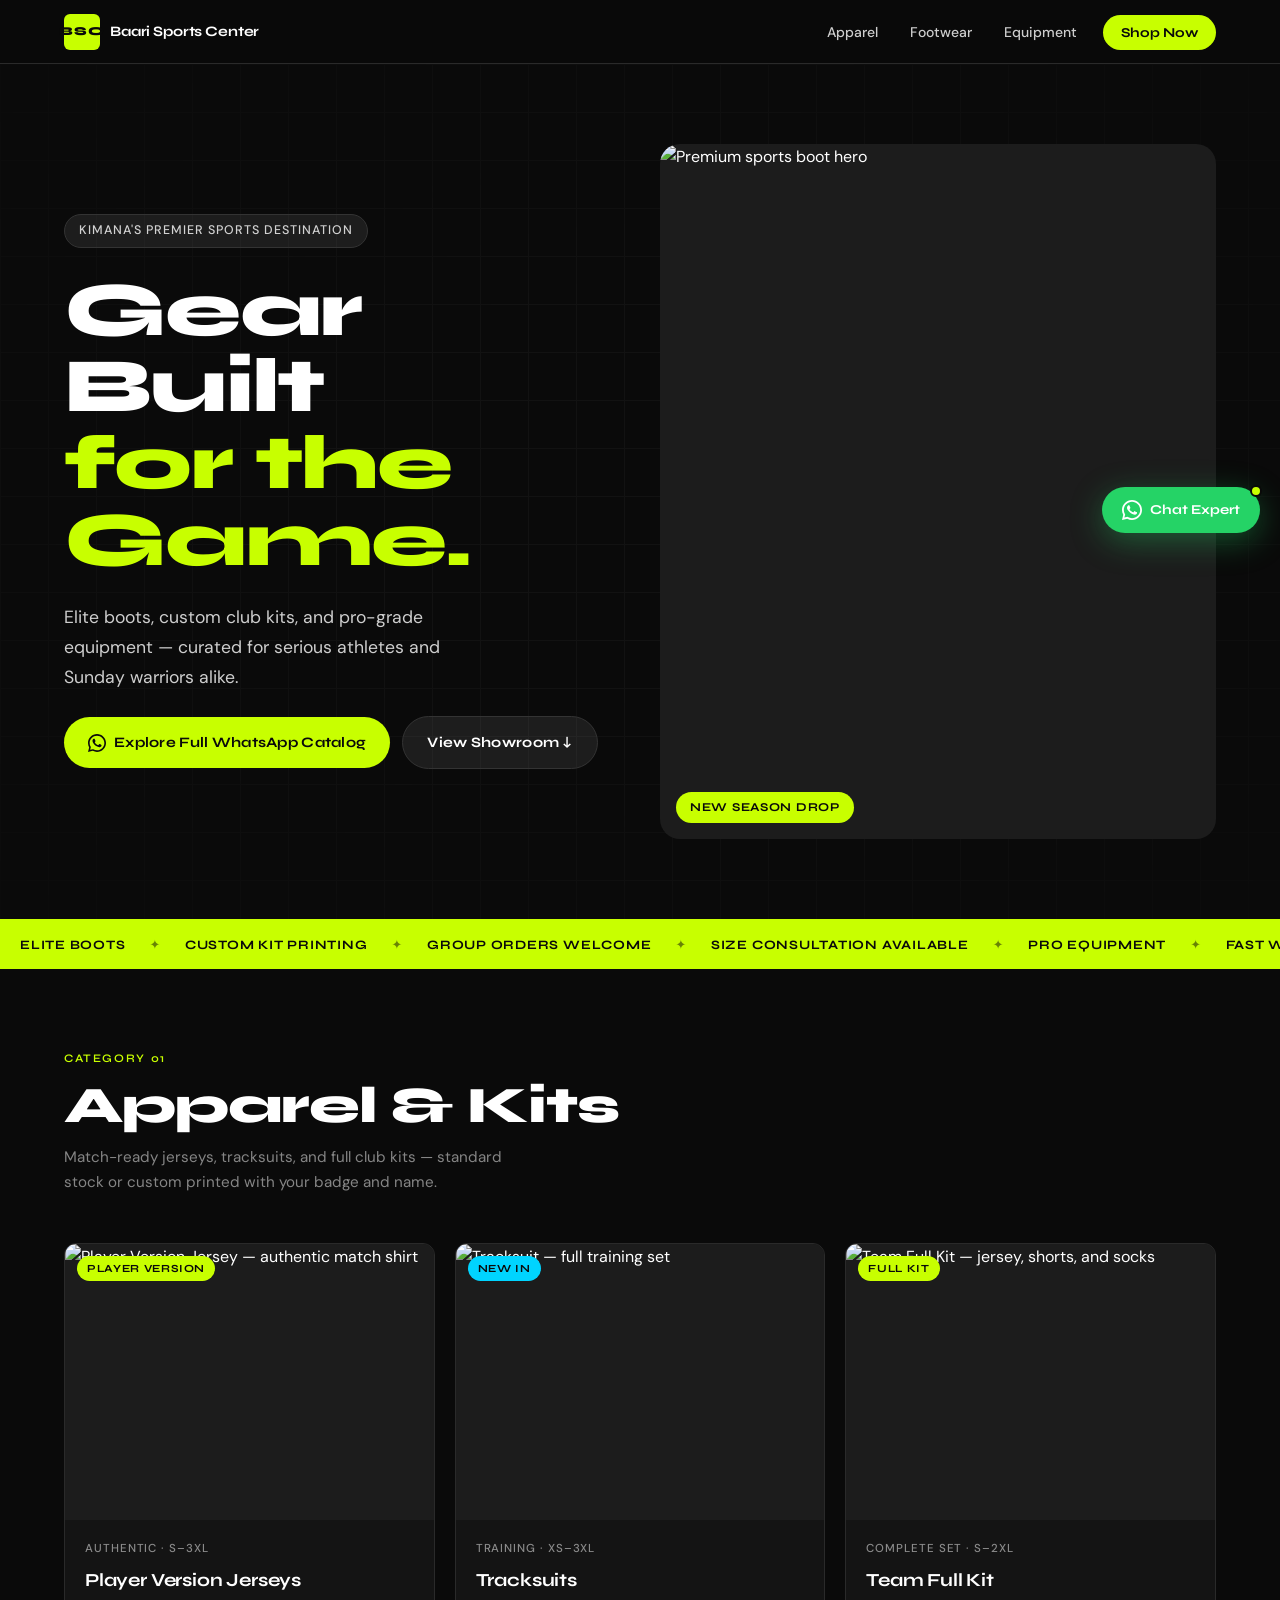
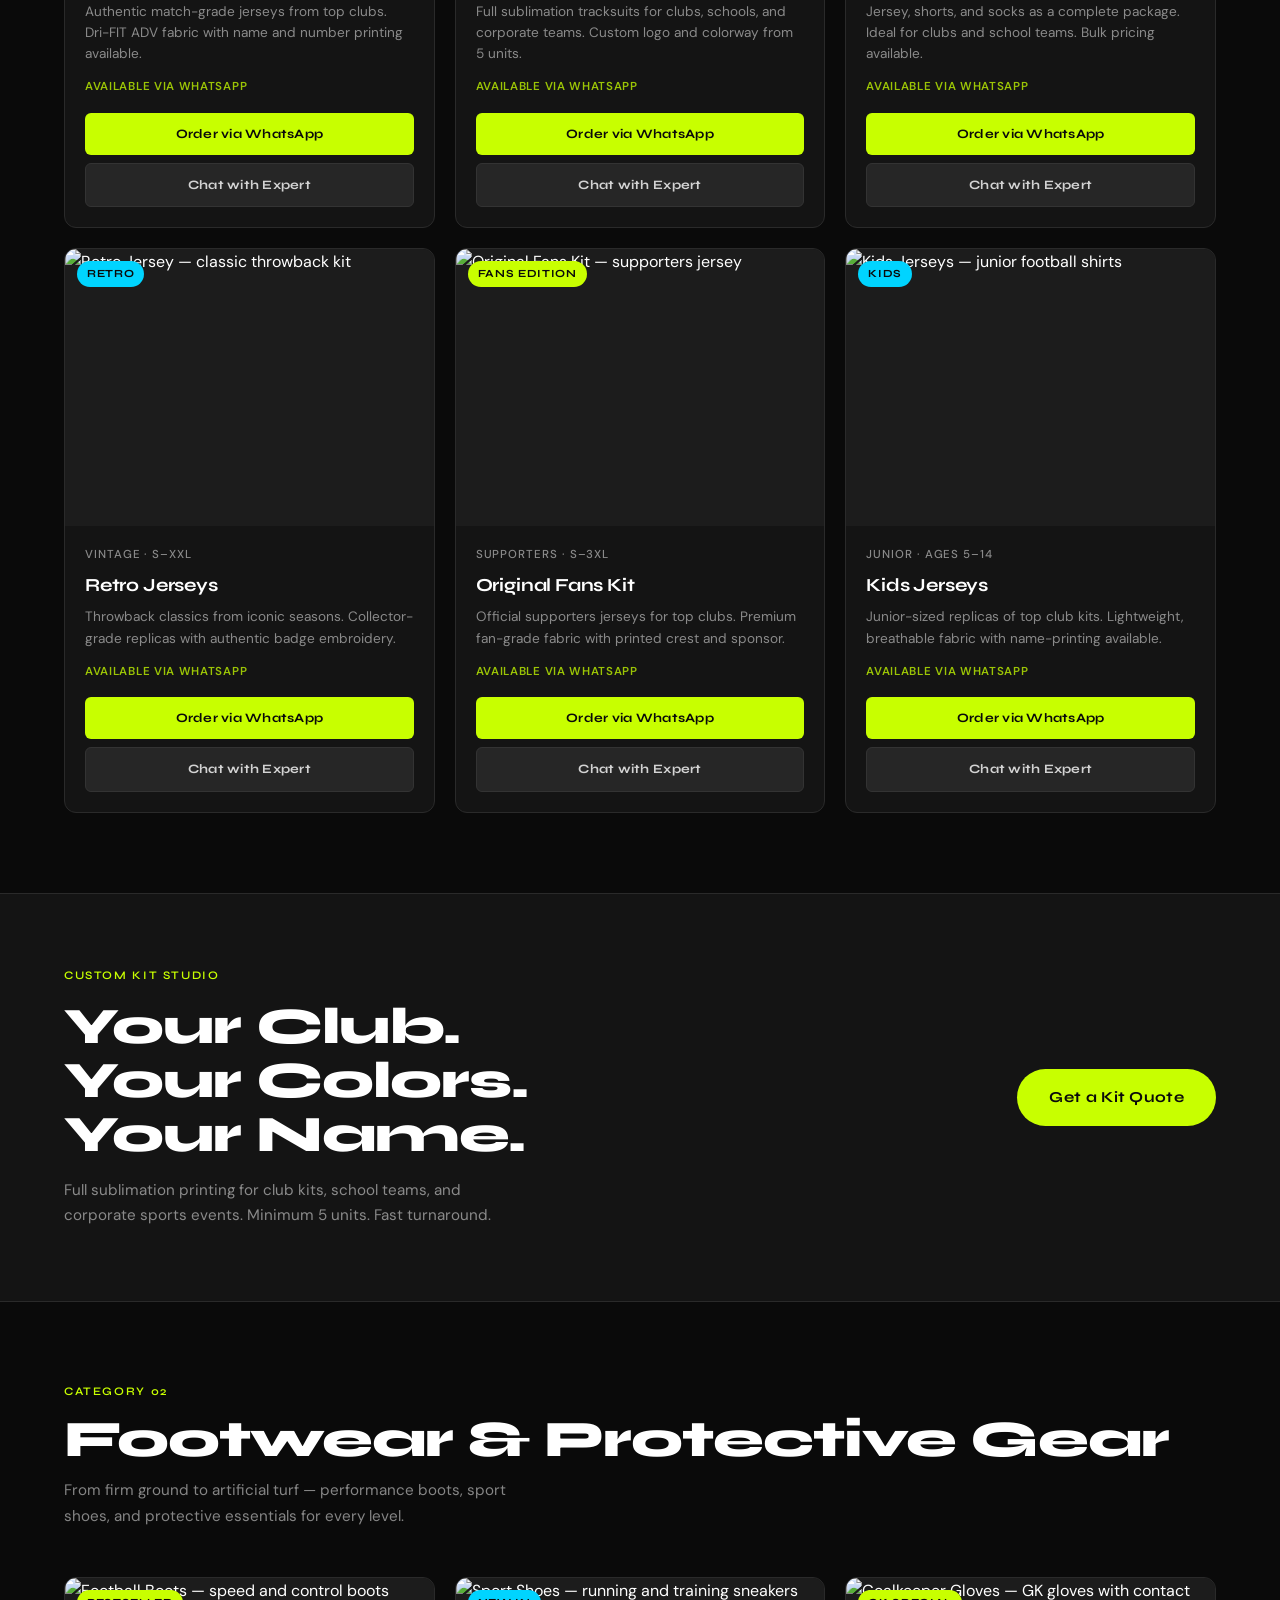
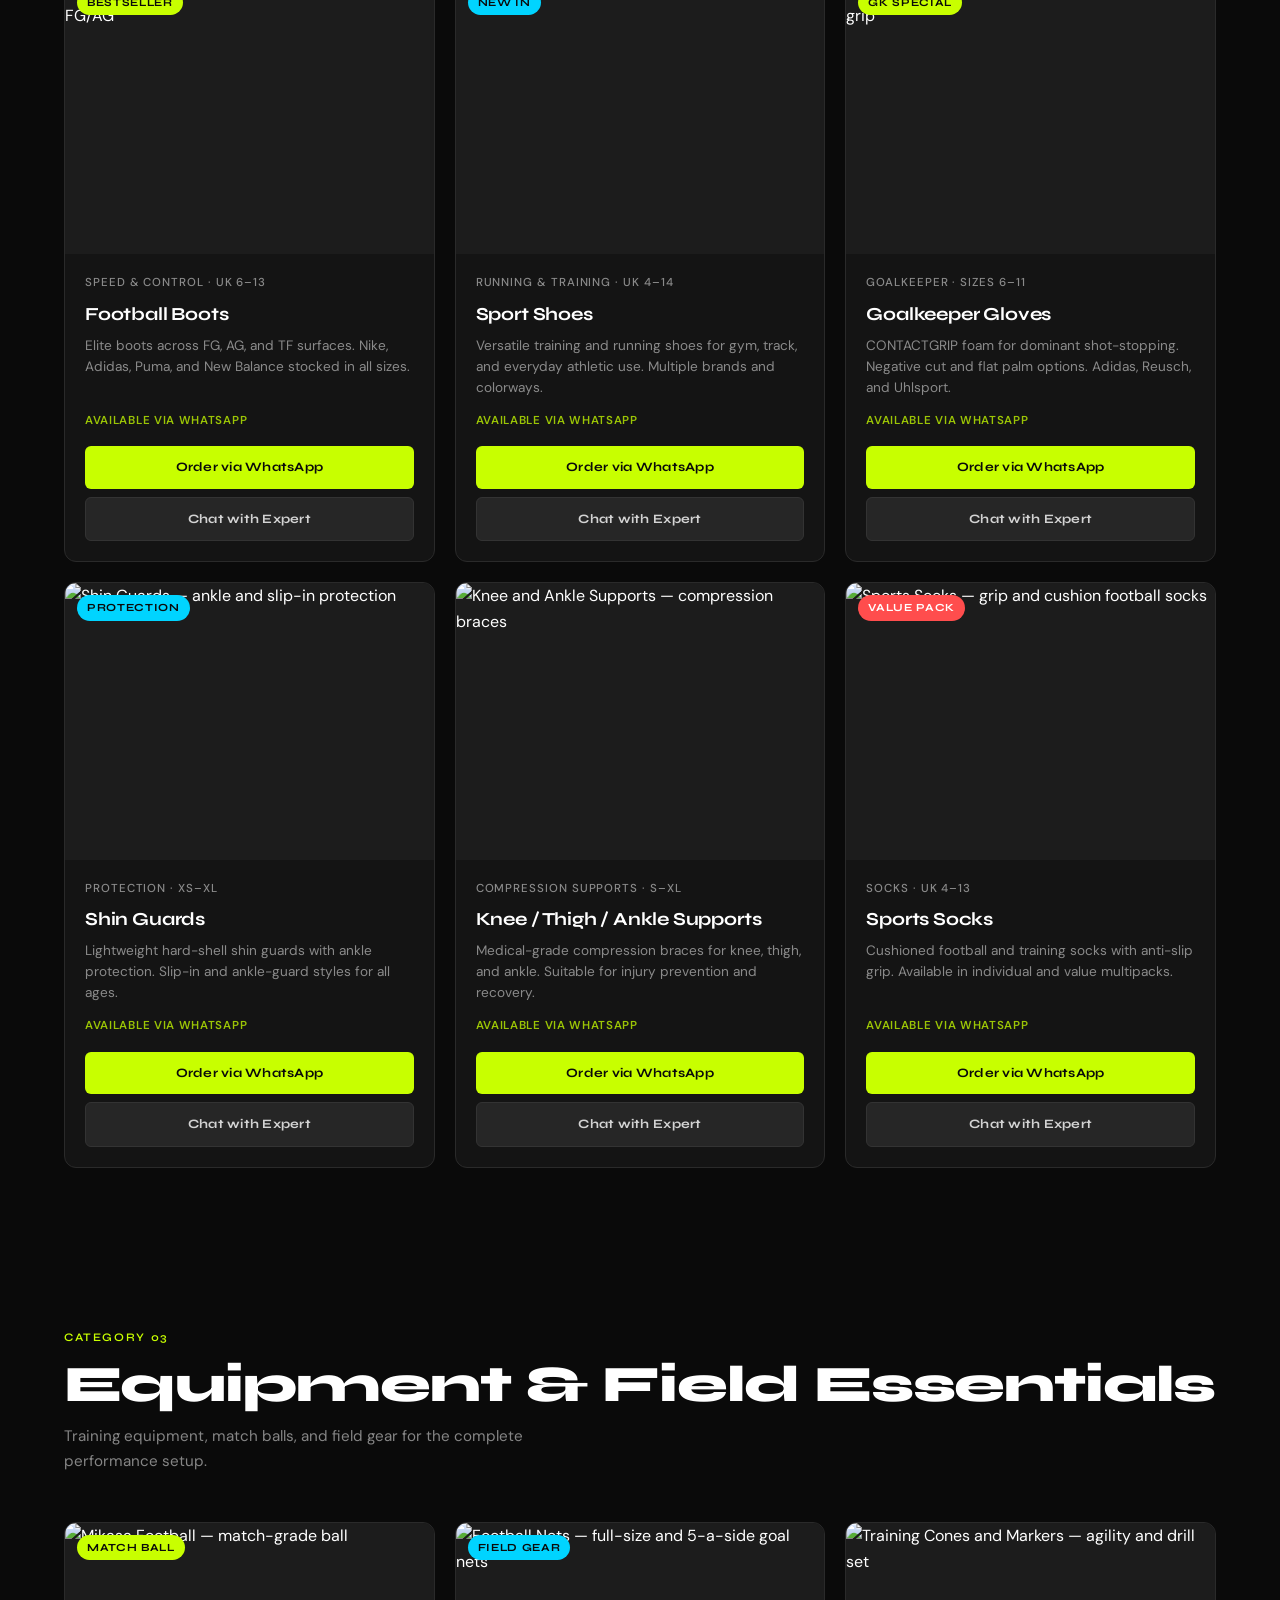
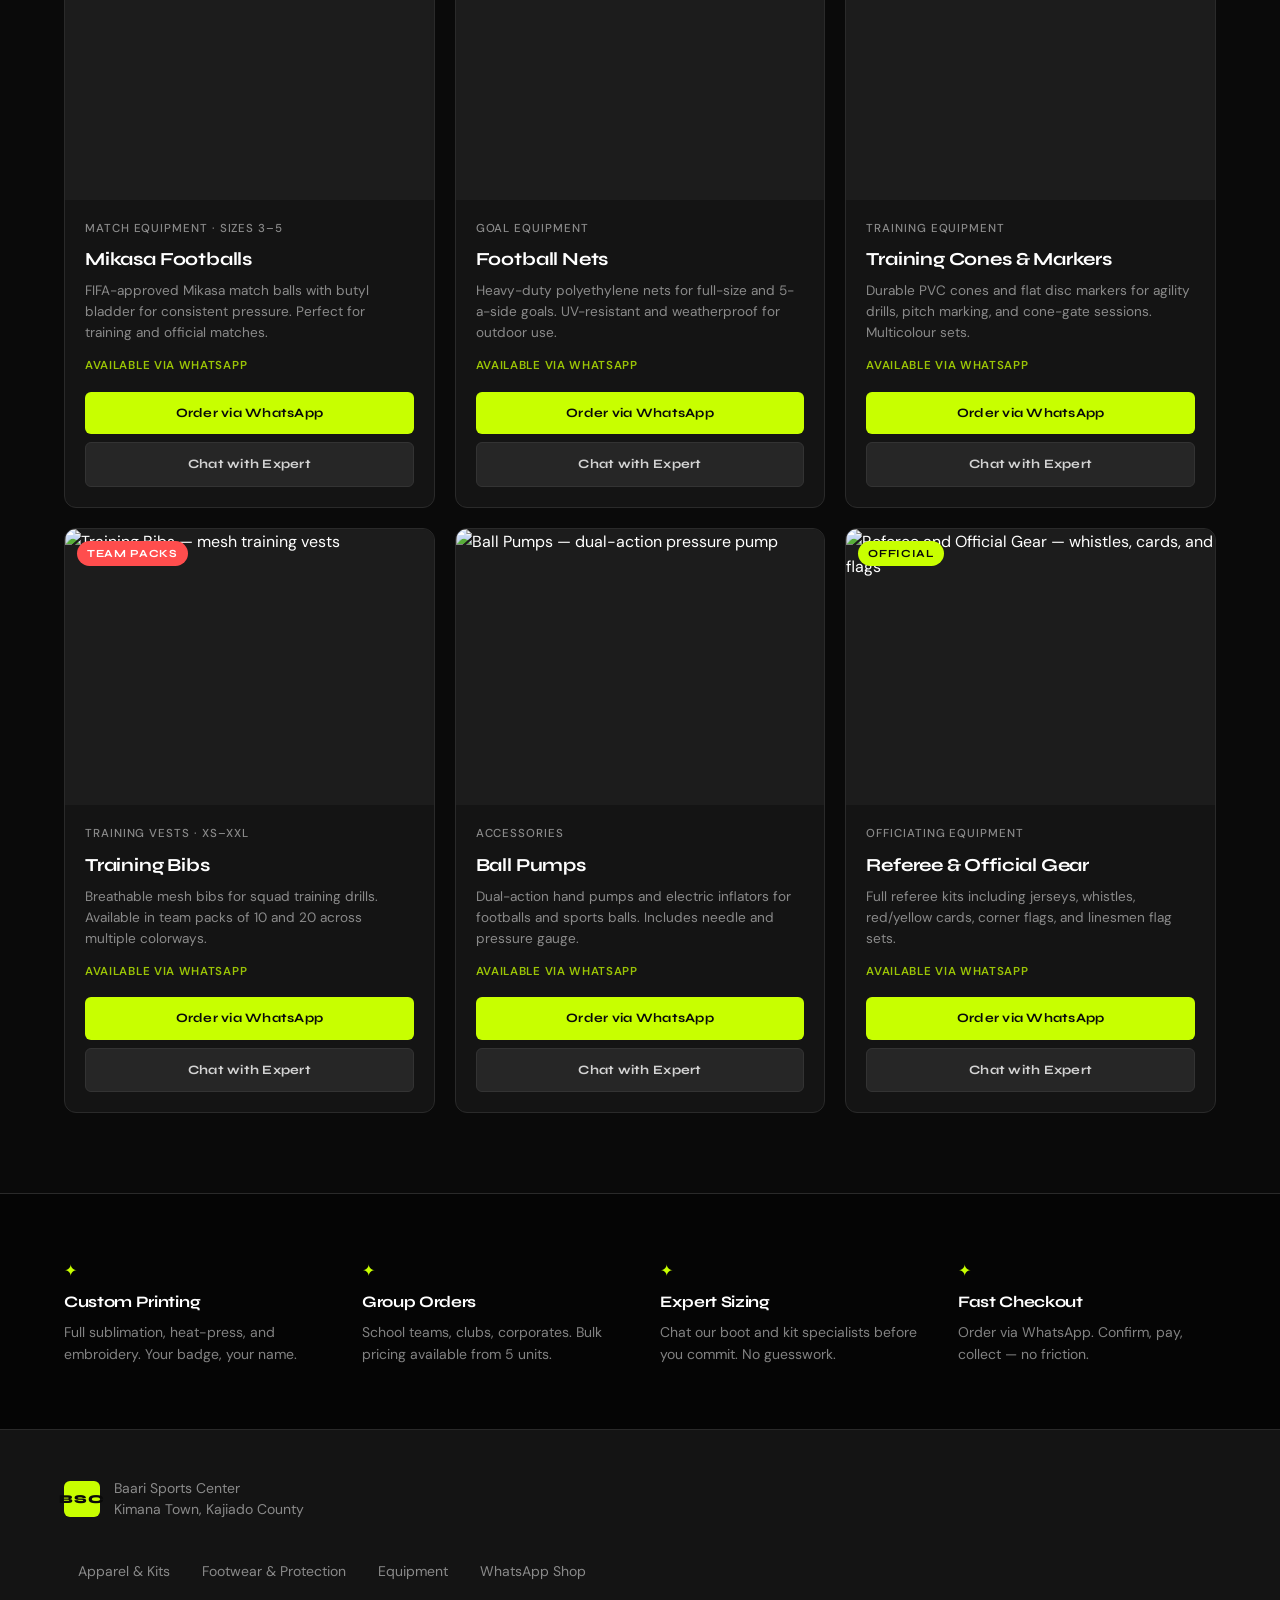
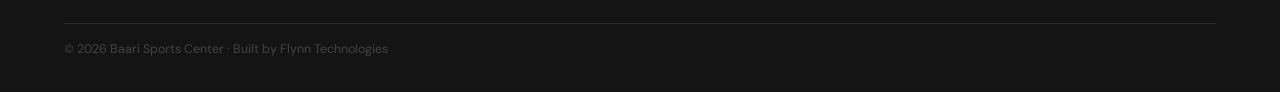
==== commit 96cdfa10: "Add files via upload" ====
--- a/index.html
+++ b/index.html
@@ -22,9 +22,9 @@
         <span class="brand-name">Baari Sports Center</span>
       </a>
       <ul class="nav-links" role="list">
-        <li><a href="#boots" class="nav-link">Boots</a></li>
-        <li><a href="#kits" class="nav-link">Kits</a></li>
-        <li><a href="#gear" class="nav-link">Gear</a></li>
+        <li><a href="#apparel" class="nav-link">Apparel</a></li>
+        <li><a href="#footwear" class="nav-link">Footwear</a></li>
+        <li><a href="#equipment" class="nav-link">Equipment</a></li>
         <li>
           <a
             href="https://wa.me/c/254702453813"
@@ -39,9 +39,9 @@
       </button>
     </nav>
     <div class="nav-mobile-drawer" id="mobileDrawer" aria-hidden="true">
-      <a href="#boots" class="drawer-link">Boots</a>
-      <a href="#kits" class="drawer-link">Kits</a>
-      <a href="#gear" class="drawer-link">Gear</a>
+      <a href="#apparel" class="drawer-link">Apparel &amp; Kits</a>
+      <a href="#footwear" class="drawer-link">Footwear &amp; Protection</a>
+      <a href="#equipment" class="drawer-link">Equipment</a>
       <a href="https://wa.me/c/254702453813" class="drawer-link drawer-link--cta" target="_blank" rel="noopener noreferrer">Shop WhatsApp Catalog →</a>
     </div>
   </header>
@@ -72,10 +72,7 @@
             <svg class="btn-icon" viewBox="0 0 24 24" fill="currentColor" aria-hidden="true"><path d="M17.472 14.382c-.297-.149-1.758-.867-2.03-.967-.273-.099-.471-.148-.67.15-.197.297-.767.966-.94 1.164-.173.199-.347.223-.644.075-.297-.15-1.255-.463-2.39-1.475-.883-.788-1.48-1.761-1.653-2.059-.173-.297-.018-.458.13-.606.134-.133.298-.347.446-.52.149-.174.198-.298.298-.497.099-.198.05-.371-.025-.52-.075-.149-.669-1.612-.916-2.207-.242-.579-.487-.5-.669-.51-.173-.008-.371-.01-.57-.01-.198 0-.52.074-.792.372-.272.297-1.04 1.016-1.04 2.479 0 1.462 1.065 2.875 1.213 3.074.149.198 2.096 3.2 5.077 4.487.709.306 1.262.489 1.694.625.712.227 1.36.195 1.871.118.571-.085 1.758-.719 2.006-1.413.248-.694.248-1.289.173-1.413-.074-.124-.272-.198-.57-.347z"/><path d="M12 0C5.373 0 0 5.373 0 12c0 2.123.553 4.116 1.525 5.845L0 24l6.335-1.502A11.946 11.946 0 0 0 12 24c6.627 0 12-5.373 12-12S18.627 0 12 0zm0 21.818a9.793 9.793 0 0 1-5.006-1.374l-.359-.214-3.76.892.944-3.666-.234-.376A9.793 9.793 0 0 1 2.182 12C2.182 6.57 6.57 2.182 12 2.182S21.818 6.57 21.818 12 17.43 21.818 12 21.818z"/></svg>
             Explore Full WhatsApp Catalog
           </a>
-          <a
-            href="#boots"
-            class="btn btn--ghost"
-          >View Showroom ↓</a>
+          <a href="#apparel" class="btn btn--ghost">View Showroom ↓</a>
         </div>
       </div>
       <div class="hero-visual" aria-hidden="true">
@@ -124,109 +121,172 @@
     </div>
 
     <!-- ═══════════════════════════════════════════
-         SECTION: ELITE BOOTS
+         SECTION 01: APPAREL & KITS
     ═══════════════════════════════════════════ -->
-    <section class="showroom-section" id="boots" aria-labelledby="boots-heading">
+    <section class="showroom-section" id="apparel" aria-labelledby="apparel-heading">
       <div class="section-header">
         <p class="section-eyebrow">Category 01</p>
-        <h2 class="section-title" id="boots-heading">Elite Boots</h2>
-        <p class="section-desc">From firm ground to artificial turf — performance boots for every surface and every level.</p>
+        <h2 class="section-title" id="apparel-heading">Apparel &amp; Kits</h2>
+        <p class="section-desc">Match-ready jerseys, tracksuits, and full club kits — standard stock or custom printed with your badge and name.</p>
       </div>
       <div class="product-grid">
 
-        <article class="product-card">
-          <div class="card-img-wrap">
-            <img
-              src="https://images.unsplash.com/photo-1542291026-7eec264c27ff?w=600&q=80"
-              alt="Nike Mercurial Vapor — Speed boot in black and volt"
-              loading="lazy"
-              class="card-img"
-            />
-            <span class="card-tag">Bestseller</span>
-          </div>
-          <div class="card-body">
-            <p class="card-category">Speed Boots · FG</p>
-            <h3 class="card-name">Nike Mercurial Vapor</h3>
-            <p class="card-detail">Explosive speed, feather-light upper. Available in UK 6–12.</p>
-            <div class="card-actions">
-              <a href="https://wa.me/c/254702453813" class="card-btn card-btn--catalog" target="_blank" rel="noopener noreferrer">
-                View in WhatsApp Catalog
-              </a>
-              <a href="#" class="card-btn card-btn--consult" data-product="Nike Mercurial Vapor (Speed Boot, FG)">
-                Chat with Expert
-              </a>
-            </div>
-          </div>
-        </article>
-
-        <article class="product-card">
-          <div class="card-img-wrap">
-            <img
-              src="https://images.unsplash.com/photo-1608231387042-66d1773d3028?w=600&q=80"
-              alt="Adidas Predator Elite — Control boot"
+        <!-- 1. Player Version Jerseys -->
+        <article class="product-card">
+          <div class="card-img-wrap">
+            <img
+              src="https://images.unsplash.com/photo-1617042375876-a13e36732a04?w=600&q=80"
+              alt="Player Version Jersey — authentic match shirt"
+              loading="lazy"
+              class="card-img"
+            />
+            <span class="card-tag">Player Version</span>
+          </div>
+          <div class="card-body">
+            <p class="card-category">Authentic · S–3XL</p>
+            <h3 class="card-name">Player Version Jerseys</h3>
+            <p class="card-detail">Authentic match-grade jerseys from top clubs. Dri-FIT ADV fabric with name and number printing available.</p>
+            <p class="card-wa-label">Available via WhatsApp</p>
+            <div class="card-actions">
+              <a href="#" class="card-btn card-btn--catalog" data-product="Player Version Jerseys">
+                Order via WhatsApp
+              </a>
+              <a href="#" class="card-btn card-btn--consult" data-product="Player Version Jerseys">
+                Chat with Expert
+              </a>
+            </div>
+          </div>
+        </article>
+
+        <!-- 2. Tracksuits -->
+        <article class="product-card">
+          <div class="card-img-wrap">
+            <img
+              src="https://images.unsplash.com/photo-1521412644187-c49fa049e84d?w=600&q=80"
+              alt="Tracksuit — full training set"
               loading="lazy"
               class="card-img"
             />
             <span class="card-tag card-tag--new">New In</span>
           </div>
           <div class="card-body">
-            <p class="card-category">Control Boots · AG</p>
-            <h3 class="card-name">Adidas Predator Elite</h3>
-            <p class="card-detail">Zone skin zones amplify touch and shot accuracy. UK 6–13.</p>
-            <div class="card-actions">
-              <a href="https://wa.me/c/254702453813" class="card-btn card-btn--catalog" target="_blank" rel="noopener noreferrer">
-                View in WhatsApp Catalog
-              </a>
-              <a href="#" class="card-btn card-btn--consult" data-product="Adidas Predator Elite (Control Boot, AG)">
-                Chat with Expert
-              </a>
-            </div>
-          </div>
-        </article>
-
-        <article class="product-card">
-          <div class="card-img-wrap">
-            <img
-              src="https://images.unsplash.com/photo-1606107557195-0e29a4b5b4aa?w=600&q=80"
-              alt="Puma Future Ultimate — Turf boot"
-              loading="lazy"
-              class="card-img"
-            />
-          </div>
-          <div class="card-body">
-            <p class="card-category">All-Surface · TF</p>
-            <h3 class="card-name">Puma Future Ultimate</h3>
-            <p class="card-detail">FUZIONFIT compression band locks in for relentless turf grip.</p>
-            <div class="card-actions">
-              <a href="https://wa.me/c/254702453813" class="card-btn card-btn--catalog" target="_blank" rel="noopener noreferrer">
-                View in WhatsApp Catalog
-              </a>
-              <a href="#" class="card-btn card-btn--consult" data-product="Puma Future Ultimate (All-Surface, TF)">
-                Chat with Expert
-              </a>
-            </div>
-          </div>
-        </article>
-
-        <article class="product-card">
-          <div class="card-img-wrap">
-            <img
-              src="https://images.unsplash.com/photo-1600185365778-5ae50bc2dd9e?w=600&q=80"
-              alt="New Balance Furon v7 Pro — Mid-range boot"
-              loading="lazy"
-              class="card-img"
-            />
-            <span class="card-tag card-tag--sale">Sale</span>
-          </div>
-          <div class="card-body">
-            <p class="card-category">Pro Speed · FG/AG</p>
-            <h3 class="card-name">New Balance Furon v7</h3>
-            <p class="card-detail">Sculpted last with responsive Pebax outsole. Dual surface.</p>
-            <div class="card-actions">
-              <a href="https://wa.me/c/254702453813" class="card-btn card-btn--catalog" target="_blank" rel="noopener noreferrer">
-                View in WhatsApp Catalog
-              </a>
-              <a href="#" class="card-btn card-btn--consult" data-product="New Balance Furon v7 Pro (Speed Boot, FG/AG)">
+            <p class="card-category">Training · XS–3XL</p>
+            <h3 class="card-name">Tracksuits</h3>
+            <p class="card-detail">Full sublimation tracksuits for clubs, schools, and corporate teams. Custom logo and colorway from 5 units.</p>
+            <p class="card-wa-label">Available via WhatsApp</p>
+            <div class="card-actions">
+              <a href="#" class="card-btn card-btn--catalog" data-product="Tracksuits">
+                Order via WhatsApp
+              </a>
+              <a href="#" class="card-btn card-btn--consult" data-product="Tracksuits">
+                Chat with Expert
+              </a>
+            </div>
+          </div>
+        </article>
+
+        <!-- 3. Team Full Kit -->
+        <article class="product-card">
+          <div class="card-img-wrap">
+            <img
+              src="https://images.unsplash.com/photo-1579952363873-27f3bade9f55?w=600&q=80"
+              alt="Team Full Kit — jersey, shorts, and socks"
+              loading="lazy"
+              class="card-img"
+            />
+            <span class="card-tag">Full Kit</span>
+          </div>
+          <div class="card-body">
+            <p class="card-category">Complete Set · S–2XL</p>
+            <h3 class="card-name">Team Full Kit</h3>
+            <p class="card-detail">Jersey, shorts, and socks as a complete package. Ideal for clubs and school teams. Bulk pricing available.</p>
+            <p class="card-wa-label">Available via WhatsApp</p>
+            <div class="card-actions">
+              <a href="#" class="card-btn card-btn--catalog" data-product="Team Full Kit">
+                Order via WhatsApp
+              </a>
+              <a href="#" class="card-btn card-btn--consult" data-product="Team Full Kit">
+                Chat with Expert
+              </a>
+            </div>
+          </div>
+        </article>
+
+        <!-- 4. Retro Jerseys -->
+        <article class="product-card">
+          <div class="card-img-wrap">
+            <img
+              src="https://images.unsplash.com/photo-1614632537197-38a17061c2bd?w=600&q=80"
+              alt="Retro Jersey — classic throwback kit"
+              loading="lazy"
+              class="card-img"
+            />
+            <span class="card-tag card-tag--new">Retro</span>
+          </div>
+          <div class="card-body">
+            <p class="card-category">Vintage · S–XXL</p>
+            <h3 class="card-name">Retro Jerseys</h3>
+            <p class="card-detail">Throwback classics from iconic seasons. Collector-grade replicas with authentic badge embroidery.</p>
+            <p class="card-wa-label">Available via WhatsApp</p>
+            <div class="card-actions">
+              <a href="#" class="card-btn card-btn--catalog" data-product="Retro Jerseys">
+                Order via WhatsApp
+              </a>
+              <a href="#" class="card-btn card-btn--consult" data-product="Retro Jerseys">
+                Chat with Expert
+              </a>
+            </div>
+          </div>
+        </article>
+
+        <!-- 5. Original Fans Kit -->
+        <article class="product-card">
+          <div class="card-img-wrap">
+            <img
+              src="https://images.unsplash.com/photo-1574280363402-2f672940b871?w=600&q=80"
+              alt="Original Fans Kit — supporters jersey"
+              loading="lazy"
+              class="card-img"
+            />
+            <span class="card-tag">Fans Edition</span>
+          </div>
+          <div class="card-body">
+            <p class="card-category">Supporters · S–3XL</p>
+            <h3 class="card-name">Original Fans Kit</h3>
+            <p class="card-detail">Official supporters jerseys for top clubs. Premium fan-grade fabric with printed crest and sponsor.</p>
+            <p class="card-wa-label">Available via WhatsApp</p>
+            <div class="card-actions">
+              <a href="#" class="card-btn card-btn--catalog" data-product="Original Fans Kit">
+                Order via WhatsApp
+              </a>
+              <a href="#" class="card-btn card-btn--consult" data-product="Original Fans Kit">
+                Chat with Expert
+              </a>
+            </div>
+          </div>
+        </article>
+
+        <!-- 6. Kids Jerseys -->
+        <article class="product-card">
+          <div class="card-img-wrap">
+            <img
+              src="https://images.unsplash.com/photo-1551698618-1dfe5d97d256?w=600&q=80"
+              alt="Kids Jerseys — junior football shirts"
+              loading="lazy"
+              class="card-img"
+            />
+            <span class="card-tag card-tag--new">Kids</span>
+          </div>
+          <div class="card-body">
+            <p class="card-category">Junior · Ages 5–14</p>
+            <h3 class="card-name">Kids Jerseys</h3>
+            <p class="card-detail">Junior-sized replicas of top club kits. Lightweight, breathable fabric with name-printing available.</p>
+            <p class="card-wa-label">Available via WhatsApp</p>
+            <div class="card-actions">
+              <a href="#" class="card-btn card-btn--catalog" data-product="Kids Jerseys">
+                Order via WhatsApp
+              </a>
+              <a href="#" class="card-btn card-btn--consult" data-product="Kids Jerseys">
                 Chat with Expert
               </a>
             </div>
@@ -249,8 +309,7 @@
         <a
           href="#"
           class="btn btn--primary callout-cta"
-          data-product="Custom Kit Printing enquiry"
-          id="customKitBtn"
+          data-product="Custom Kit Printing"
         >
           Get a Kit Quote
         </a>
@@ -258,109 +317,171 @@
     </section>
 
     <!-- ═══════════════════════════════════════════
-         SECTION: CLUB KITS
+         SECTION 02: FOOTWEAR & PROTECTIVE GEAR
     ═══════════════════════════════════════════ -->
-    <section class="showroom-section" id="kits" aria-labelledby="kits-heading">
+    <section class="showroom-section" id="footwear" aria-labelledby="footwear-heading">
       <div class="section-header">
         <p class="section-eyebrow">Category 02</p>
-        <h2 class="section-title" id="kits-heading">Club Kits</h2>
-        <p class="section-desc">Match-ready jerseys and training sets — standard stock or fully custom printed with your badge and name.</p>
+        <h2 class="section-title" id="footwear-heading">Footwear &amp; Protective Gear</h2>
+        <p class="section-desc">From firm ground to artificial turf — performance boots, sport shoes, and protective essentials for every level.</p>
       </div>
       <div class="product-grid">
 
-        <article class="product-card">
-          <div class="card-img-wrap">
-            <img
-              src="https://images.unsplash.com/photo-1617042375876-a13e36732a04?w=600&q=80"
-              alt="Barcelona Home Jersey 24/25"
-              loading="lazy"
-              class="card-img"
-            />
-            <span class="card-tag">Club Kit</span>
-          </div>
-          <div class="card-body">
-            <p class="card-category">Replica · S–3XL</p>
-            <h3 class="card-name">Barcelona Home 24/25</h3>
-            <p class="card-detail">Official Dri-FIT ADV fabric. Name and number printing available.</p>
-            <div class="card-actions">
-              <a href="https://wa.me/c/254702453813" class="card-btn card-btn--catalog" target="_blank" rel="noopener noreferrer">
-                View in WhatsApp Catalog
-              </a>
-              <a href="#" class="card-btn card-btn--consult" data-product="Barcelona Home Jersey 24/25">
-                Chat with Expert
-              </a>
-            </div>
-          </div>
-        </article>
-
-        <article class="product-card">
-          <div class="card-img-wrap">
-            <img
-              src="https://images.unsplash.com/photo-1521412644187-c49fa049e84d?w=600&q=80"
-              alt="Custom sublimation training kit in black"
-              loading="lazy"
-              class="card-img"
-            />
-            <span class="card-tag card-tag--new">Custom Print</span>
-          </div>
-          <div class="card-body">
-            <p class="card-category">Custom · Full Sublimation</p>
-            <h3 class="card-name">BSC Custom Training Set</h3>
-            <p class="card-detail">Jersey + shorts + socks. Your logo, your palette. From 5 units.</p>
-            <div class="card-actions">
-              <a href="https://wa.me/c/254702453813" class="card-btn card-btn--catalog" target="_blank" rel="noopener noreferrer">
-                View in WhatsApp Catalog
-              </a>
-              <a href="#" class="card-btn card-btn--consult" data-product="BSC Custom Training Set (Full Sublimation, min 5 units)">
-                Chat with Expert
-              </a>
-            </div>
-          </div>
-        </article>
-
-        <article class="product-card">
-          <div class="card-img-wrap">
-            <img
-              src="https://images.unsplash.com/photo-1579952363873-27f3bade9f55?w=600&q=80"
-              alt="Manchester City Away kit"
-              loading="lazy"
-              class="card-img"
-            />
-          </div>
-          <div class="card-body">
-            <p class="card-category">Replica · S–2XL</p>
-            <h3 class="card-name">Man City Away Kit</h3>
-            <p class="card-detail">Season 24/25. Erling Haaland edition. Name-print service available.</p>
-            <div class="card-actions">
-              <a href="https://wa.me/c/254702453813" class="card-btn card-btn--catalog" target="_blank" rel="noopener noreferrer">
-                View in WhatsApp Catalog
-              </a>
-              <a href="#" class="card-btn card-btn--consult" data-product="Manchester City Away Kit 24/25">
-                Chat with Expert
-              </a>
-            </div>
-          </div>
-        </article>
-
-        <article class="product-card">
-          <div class="card-img-wrap">
-            <img
-              src="https://images.unsplash.com/photo-1614632537197-38a17061c2bd?w=600&q=80"
-              alt="Real Madrid home jersey"
-              loading="lazy"
-              class="card-img"
-            />
-            <span class="card-tag card-tag--sale">Low Stock</span>
-          </div>
-          <div class="card-body">
-            <p class="card-category">Replica · S–XXL</p>
-            <h3 class="card-name">Real Madrid Home Kit</h3>
-            <p class="card-detail">Classic white, season 24/25. Heat-press name and number printing.</p>
-            <div class="card-actions">
-              <a href="https://wa.me/c/254702453813" class="card-btn card-btn--catalog" target="_blank" rel="noopener noreferrer">
-                View in WhatsApp Catalog
-              </a>
-              <a href="#" class="card-btn card-btn--consult" data-product="Real Madrid Home Kit 24/25">
+        <!-- 1. Football Boots -->
+        <article class="product-card">
+          <div class="card-img-wrap">
+            <img
+              src="https://images.unsplash.com/photo-1542291026-7eec264c27ff?w=600&q=80"
+              alt="Football Boots — speed and control boots FG/AG"
+              loading="lazy"
+              class="card-img"
+            />
+            <span class="card-tag">Bestseller</span>
+          </div>
+          <div class="card-body">
+            <p class="card-category">Speed &amp; Control · UK 6–13</p>
+            <h3 class="card-name">Football Boots</h3>
+            <p class="card-detail">Elite boots across FG, AG, and TF surfaces. Nike, Adidas, Puma, and New Balance stocked in all sizes.</p>
+            <p class="card-wa-label">Available via WhatsApp</p>
+            <div class="card-actions">
+              <a href="#" class="card-btn card-btn--catalog" data-product="Football Boots">
+                Order via WhatsApp
+              </a>
+              <a href="#" class="card-btn card-btn--consult" data-product="Football Boots">
+                Chat with Expert
+              </a>
+            </div>
+          </div>
+        </article>
+
+        <!-- 2. Sport Shoes -->
+        <article class="product-card">
+          <div class="card-img-wrap">
+            <img
+              src="https://images.unsplash.com/photo-1595950653106-6c9ebd614d3a?w=600&q=80"
+              alt="Sport Shoes — running and training sneakers"
+              loading="lazy"
+              class="card-img"
+            />
+            <span class="card-tag card-tag--new">New In</span>
+          </div>
+          <div class="card-body">
+            <p class="card-category">Running &amp; Training · UK 4–14</p>
+            <h3 class="card-name">Sport Shoes</h3>
+            <p class="card-detail">Versatile training and running shoes for gym, track, and everyday athletic use. Multiple brands and colorways.</p>
+            <p class="card-wa-label">Available via WhatsApp</p>
+            <div class="card-actions">
+              <a href="#" class="card-btn card-btn--catalog" data-product="Sport Shoes">
+                Order via WhatsApp
+              </a>
+              <a href="#" class="card-btn card-btn--consult" data-product="Sport Shoes">
+                Chat with Expert
+              </a>
+            </div>
+          </div>
+        </article>
+
+        <!-- 3. Goalkeeper Gloves -->
+        <article class="product-card">
+          <div class="card-img-wrap">
+            <img
+              src="https://images.unsplash.com/photo-1593079831268-3381b0db4a77?w=600&q=80"
+              alt="Goalkeeper Gloves — GK gloves with contact grip"
+              loading="lazy"
+              class="card-img"
+            />
+            <span class="card-tag">GK Special</span>
+          </div>
+          <div class="card-body">
+            <p class="card-category">Goalkeeper · Sizes 6–11</p>
+            <h3 class="card-name">Goalkeeper Gloves</h3>
+            <p class="card-detail">CONTACTGRIP foam for dominant shot-stopping. Negative cut and flat palm options. Adidas, Reusch, and Uhlsport.</p>
+            <p class="card-wa-label">Available via WhatsApp</p>
+            <div class="card-actions">
+              <a href="#" class="card-btn card-btn--catalog" data-product="Goalkeeper Gloves">
+                Order via WhatsApp
+              </a>
+              <a href="#" class="card-btn card-btn--consult" data-product="Goalkeeper Gloves">
+                Chat with Expert
+              </a>
+            </div>
+          </div>
+        </article>
+
+        <!-- 4. Shin Guards -->
+        <article class="product-card">
+          <div class="card-img-wrap">
+            <img
+              src="https://images.unsplash.com/photo-1571019613454-1cb2f99b2d8b?w=600&q=80"
+              alt="Shin Guards — ankle and slip-in protection"
+              loading="lazy"
+              class="card-img"
+            />
+            <span class="card-tag card-tag--new">Protection</span>
+          </div>
+          <div class="card-body">
+            <p class="card-category">Protection · XS–XL</p>
+            <h3 class="card-name">Shin Guards</h3>
+            <p class="card-detail">Lightweight hard-shell shin guards with ankle protection. Slip-in and ankle-guard styles for all ages.</p>
+            <p class="card-wa-label">Available via WhatsApp</p>
+            <div class="card-actions">
+              <a href="#" class="card-btn card-btn--catalog" data-product="Shin Guards">
+                Order via WhatsApp
+              </a>
+              <a href="#" class="card-btn card-btn--consult" data-product="Shin Guards">
+                Chat with Expert
+              </a>
+            </div>
+          </div>
+        </article>
+
+        <!-- 5. Knee/Thigh/Ankle Supports -->
+        <article class="product-card">
+          <div class="card-img-wrap">
+            <img
+              src="https://images.unsplash.com/photo-1518611012118-696072aa579a?w=600&q=80"
+              alt="Knee and Ankle Supports — compression braces"
+              loading="lazy"
+              class="card-img"
+            />
+          </div>
+          <div class="card-body">
+            <p class="card-category">Compression Supports · S–XL</p>
+            <h3 class="card-name">Knee / Thigh / Ankle Supports</h3>
+            <p class="card-detail">Medical-grade compression braces for knee, thigh, and ankle. Suitable for injury prevention and recovery.</p>
+            <p class="card-wa-label">Available via WhatsApp</p>
+            <div class="card-actions">
+              <a href="#" class="card-btn card-btn--catalog" data-product="Knee/Thigh/Ankle Supports">
+                Order via WhatsApp
+              </a>
+              <a href="#" class="card-btn card-btn--consult" data-product="Knee/Thigh/Ankle Supports">
+                Chat with Expert
+              </a>
+            </div>
+          </div>
+        </article>
+
+        <!-- 6. Sports Socks -->
+        <article class="product-card">
+          <div class="card-img-wrap">
+            <img
+              src="https://images.unsplash.com/photo-1588099768531-a72d4a198538?w=600&q=80"
+              alt="Sports Socks — grip and cushion football socks"
+              loading="lazy"
+              class="card-img"
+            />
+            <span class="card-tag card-tag--sale">Value Pack</span>
+          </div>
+          <div class="card-body">
+            <p class="card-category">Socks · UK 4–13</p>
+            <h3 class="card-name">Sports Socks</h3>
+            <p class="card-detail">Cushioned football and training socks with anti-slip grip. Available in individual and value multipacks.</p>
+            <p class="card-wa-label">Available via WhatsApp</p>
+            <div class="card-actions">
+              <a href="#" class="card-btn card-btn--catalog" data-product="Sports Socks">
+                Order via WhatsApp
+              </a>
+              <a href="#" class="card-btn card-btn--consult" data-product="Sports Socks">
                 Chat with Expert
               </a>
             </div>
@@ -371,109 +492,170 @@
     </section>
 
     <!-- ═══════════════════════════════════════════
-         SECTION: PRO GEAR
+         SECTION 03: EQUIPMENT & FIELD ESSENTIALS
     ═══════════════════════════════════════════ -->
-    <section class="showroom-section" id="gear" aria-labelledby="gear-heading">
+    <section class="showroom-section" id="equipment" aria-labelledby="equipment-heading">
       <div class="section-header">
         <p class="section-eyebrow">Category 03</p>
-        <h2 class="section-title" id="gear-heading">Pro Gear</h2>
-        <p class="section-desc">Training equipment, accessories, and protective gear for the full performance stack.</p>
+        <h2 class="section-title" id="equipment-heading">Equipment &amp; Field Essentials</h2>
+        <p class="section-desc">Training equipment, match balls, and field gear for the complete performance setup.</p>
       </div>
       <div class="product-grid">
 
+        <!-- 1. Mikasa Footballs -->
+        <article class="product-card">
+          <div class="card-img-wrap">
+            <img
+              src="https://images.unsplash.com/photo-1529900748604-07564a03e7a6?w=600&q=80"
+              alt="Mikasa Football — match-grade ball"
+              loading="lazy"
+              class="card-img"
+            />
+            <span class="card-tag">Match Ball</span>
+          </div>
+          <div class="card-body">
+            <p class="card-category">Match Equipment · Sizes 3–5</p>
+            <h3 class="card-name">Mikasa Footballs</h3>
+            <p class="card-detail">FIFA-approved Mikasa match balls with butyl bladder for consistent pressure. Perfect for training and official matches.</p>
+            <p class="card-wa-label">Available via WhatsApp</p>
+            <div class="card-actions">
+              <a href="#" class="card-btn card-btn--catalog" data-product="Mikasa Footballs">
+                Order via WhatsApp
+              </a>
+              <a href="#" class="card-btn card-btn--consult" data-product="Mikasa Footballs">
+                Chat with Expert
+              </a>
+            </div>
+          </div>
+        </article>
+
+        <!-- 2. Football Nets -->
+        <article class="product-card">
+          <div class="card-img-wrap">
+            <img
+              src="https://images.unsplash.com/photo-1535131749006-b7f58c99034b?w=600&q=80"
+              alt="Football Nets — full-size and 5-a-side goal nets"
+              loading="lazy"
+              class="card-img"
+            />
+            <span class="card-tag card-tag--new">Field Gear</span>
+          </div>
+          <div class="card-body">
+            <p class="card-category">Goal Equipment</p>
+            <h3 class="card-name">Football Nets</h3>
+            <p class="card-detail">Heavy-duty polyethylene nets for full-size and 5-a-side goals. UV-resistant and weatherproof for outdoor use.</p>
+            <p class="card-wa-label">Available via WhatsApp</p>
+            <div class="card-actions">
+              <a href="#" class="card-btn card-btn--catalog" data-product="Football Nets">
+                Order via WhatsApp
+              </a>
+              <a href="#" class="card-btn card-btn--consult" data-product="Football Nets">
+                Chat with Expert
+              </a>
+            </div>
+          </div>
+        </article>
+
+        <!-- 3. Training Cones & Markers -->
+        <article class="product-card">
+          <div class="card-img-wrap">
+            <img
+              src="https://images.unsplash.com/photo-1571019613454-1cb2f99b2d8b?w=600&q=80"
+              alt="Training Cones and Markers — agility and drill set"
+              loading="lazy"
+              class="card-img"
+            />
+          </div>
+          <div class="card-body">
+            <p class="card-category">Training Equipment</p>
+            <h3 class="card-name">Training Cones &amp; Markers</h3>
+            <p class="card-detail">Durable PVC cones and flat disc markers for agility drills, pitch marking, and cone-gate sessions. Multicolour sets.</p>
+            <p class="card-wa-label">Available via WhatsApp</p>
+            <div class="card-actions">
+              <a href="#" class="card-btn card-btn--catalog" data-product="Training Cones and Markers">
+                Order via WhatsApp
+              </a>
+              <a href="#" class="card-btn card-btn--consult" data-product="Training Cones and Markers">
+                Chat with Expert
+              </a>
+            </div>
+          </div>
+        </article>
+
+        <!-- 4. Training Bibs -->
+        <article class="product-card">
+          <div class="card-img-wrap">
+            <img
+              src="https://images.unsplash.com/photo-1576678927484-cc907957088c?w=600&q=80"
+              alt="Training Bibs — mesh training vests"
+              loading="lazy"
+              class="card-img"
+            />
+            <span class="card-tag card-tag--sale">Team Packs</span>
+          </div>
+          <div class="card-body">
+            <p class="card-category">Training Vests · XS–XXL</p>
+            <h3 class="card-name">Training Bibs</h3>
+            <p class="card-detail">Breathable mesh bibs for squad training drills. Available in team packs of 10 and 20 across multiple colorways.</p>
+            <p class="card-wa-label">Available via WhatsApp</p>
+            <div class="card-actions">
+              <a href="#" class="card-btn card-btn--catalog" data-product="Training Bibs">
+                Order via WhatsApp
+              </a>
+              <a href="#" class="card-btn card-btn--consult" data-product="Training Bibs">
+                Chat with Expert
+              </a>
+            </div>
+          </div>
+        </article>
+
+        <!-- 5. Ball Pumps -->
         <article class="product-card">
           <div class="card-img-wrap">
             <img
               src="https://images.unsplash.com/photo-1518611012118-696072aa579a?w=600&q=80"
-              alt="Nike Strike football — match-grade ball"
-              loading="lazy"
-              class="card-img"
-            />
-            <span class="card-tag">Match Ball</span>
-          </div>
-          <div class="card-body">
-            <p class="card-category">Match Equipment</p>
-            <h3 class="card-name">Nike Strike Pro Ball</h3>
-            <p class="card-detail">Visual Power graphic for high-speed visibility. Sizes 3–5.</p>
-            <div class="card-actions">
-              <a href="https://wa.me/c/254702453813" class="card-btn card-btn--catalog" target="_blank" rel="noopener noreferrer">
-                View in WhatsApp Catalog
-              </a>
-              <a href="#" class="card-btn card-btn--consult" data-product="Nike Strike Pro Ball (Match Equipment)">
-                Chat with Expert
-              </a>
-            </div>
-          </div>
-        </article>
-
-        <article class="product-card">
-          <div class="card-img-wrap">
-            <img
-              src="https://images.unsplash.com/photo-1593079831268-3381b0db4a77?w=600&q=80"
-              alt="Goalkeeper gloves — Adidas Predator"
-              loading="lazy"
-              class="card-img"
-            />
-            <span class="card-tag card-tag--new">GK Special</span>
-          </div>
-          <div class="card-body">
-            <p class="card-category">Goalkeeper · Sizes 6–11</p>
-            <h3 class="card-name">Adidas Predator GL</h3>
-            <p class="card-detail">CONTACTGRIP foam for dominant shot-stopping. Negative cut.</p>
-            <div class="card-actions">
-              <a href="https://wa.me/c/254702453813" class="card-btn card-btn--catalog" target="_blank" rel="noopener noreferrer">
-                View in WhatsApp Catalog
-              </a>
-              <a href="#" class="card-btn card-btn--consult" data-product="Adidas Predator GL Goalkeeper Gloves">
-                Chat with Expert
-              </a>
-            </div>
-          </div>
-        </article>
-
-        <article class="product-card">
-          <div class="card-img-wrap">
-            <img
-              src="https://images.unsplash.com/photo-1571019613454-1cb2f99b2d8b?w=600&q=80"
-              alt="Training cones and agility ladder set"
-              loading="lazy"
-              class="card-img"
-            />
-          </div>
-          <div class="card-body">
-            <p class="card-category">Training Equipment</p>
-            <h3 class="card-name">Agility Training Bundle</h3>
-            <p class="card-detail">Cones, speed ladder, resistance bands — full preseason kit.</p>
-            <div class="card-actions">
-              <a href="https://wa.me/c/254702453813" class="card-btn card-btn--catalog" target="_blank" rel="noopener noreferrer">
-                View in WhatsApp Catalog
-              </a>
-              <a href="#" class="card-btn card-btn--consult" data-product="Agility Training Bundle (Cones, Ladder, Resistance Bands)">
-                Chat with Expert
-              </a>
-            </div>
-          </div>
-        </article>
-
-        <article class="product-card">
-          <div class="card-img-wrap">
-            <img
-              src="https://images.unsplash.com/photo-1576678927484-cc907957088c?w=600&q=80"
-              alt="Sports bag — gym and kit carrier"
-              loading="lazy"
-              class="card-img"
-            />
-            <span class="card-tag card-tag--sale">Sale</span>
+              alt="Ball Pumps — dual-action pressure pump"
+              loading="lazy"
+              class="card-img"
+            />
           </div>
           <div class="card-body">
             <p class="card-category">Accessories</p>
-            <h3 class="card-name">Pro Kit Holdall Bag</h3>
-            <p class="card-detail">Ventilated shoe compartment, 50L capacity. Multiple colorways.</p>
-            <div class="card-actions">
-              <a href="https://wa.me/c/254702453813" class="card-btn card-btn--catalog" target="_blank" rel="noopener noreferrer">
-                View in WhatsApp Catalog
-              </a>
-              <a href="#" class="card-btn card-btn--consult" data-product="Pro Kit Holdall Bag (50L Sports Bag)">
+            <h3 class="card-name">Ball Pumps</h3>
+            <p class="card-detail">Dual-action hand pumps and electric inflators for footballs and sports balls. Includes needle and pressure gauge.</p>
+            <p class="card-wa-label">Available via WhatsApp</p>
+            <div class="card-actions">
+              <a href="#" class="card-btn card-btn--catalog" data-product="Ball Pumps">
+                Order via WhatsApp
+              </a>
+              <a href="#" class="card-btn card-btn--consult" data-product="Ball Pumps">
+                Chat with Expert
+              </a>
+            </div>
+          </div>
+        </article>
+
+        <!-- 6. Referee & Official Gear -->
+        <article class="product-card">
+          <div class="card-img-wrap">
+            <img
+              src="https://images.unsplash.com/photo-1431324155629-1a6deb1dec8d?w=600&q=80"
+              alt="Referee and Official Gear — whistles, cards, and flags"
+              loading="lazy"
+              class="card-img"
+            />
+            <span class="card-tag">Official</span>
+          </div>
+          <div class="card-body">
+            <p class="card-category">Officiating Equipment</p>
+            <h3 class="card-name">Referee &amp; Official Gear</h3>
+            <p class="card-detail">Full referee kits including jerseys, whistles, red/yellow cards, corner flags, and linesmen flag sets.</p>
+            <p class="card-wa-label">Available via WhatsApp</p>
+            <div class="card-actions">
+              <a href="#" class="card-btn card-btn--catalog" data-product="Referee and Official Gear">
+                Order via WhatsApp
+              </a>
+              <a href="#" class="card-btn card-btn--consult" data-product="Referee and Official Gear">
                 Chat with Expert
               </a>
             </div>
@@ -523,12 +705,12 @@
         <p class="footer-tagline">Baari Sports Center<br />Kimana Town, Kajiado County</p>
       </div>
       <div class="footer-links">
-        <a href="#boots" class="footer-link">Boots</a>
-        <a href="#kits" class="footer-link">Club Kits</a>
-        <a href="#gear" class="footer-link">Pro Gear</a>
+        <a href="#apparel" class="footer-link">Apparel &amp; Kits</a>
+        <a href="#footwear" class="footer-link">Footwear &amp; Protection</a>
+        <a href="#equipment" class="footer-link">Equipment</a>
         <a href="https://wa.me/c/254702453813" class="footer-link" target="_blank" rel="noopener noreferrer">WhatsApp Shop</a>
       </div>
-      <p class="footer-copy">© 2025 Baari Sports Center · Built by Flynn Technologies</p>
+      <p class="footer-copy">© 2026 Baari Sports Center · Built by Flynn Technologies</p>
     </div>
   </footer>
 
--- a/style.css
+++ b/style.css
@@ -1144,3 +1144,14 @@
     grid-template-columns: 1fr;
   }
 }
+
+/* ─── WHATSAPP AVAILABILITY LABEL (replaces price tag) ── */
+.card-wa-label {
+  font-size: 0.72rem;
+  font-weight: 600;
+  letter-spacing: 0.06em;
+  text-transform: uppercase;
+  color: var(--accent);
+  opacity: 0.75;
+  padding: 4px 0 2px;
+}
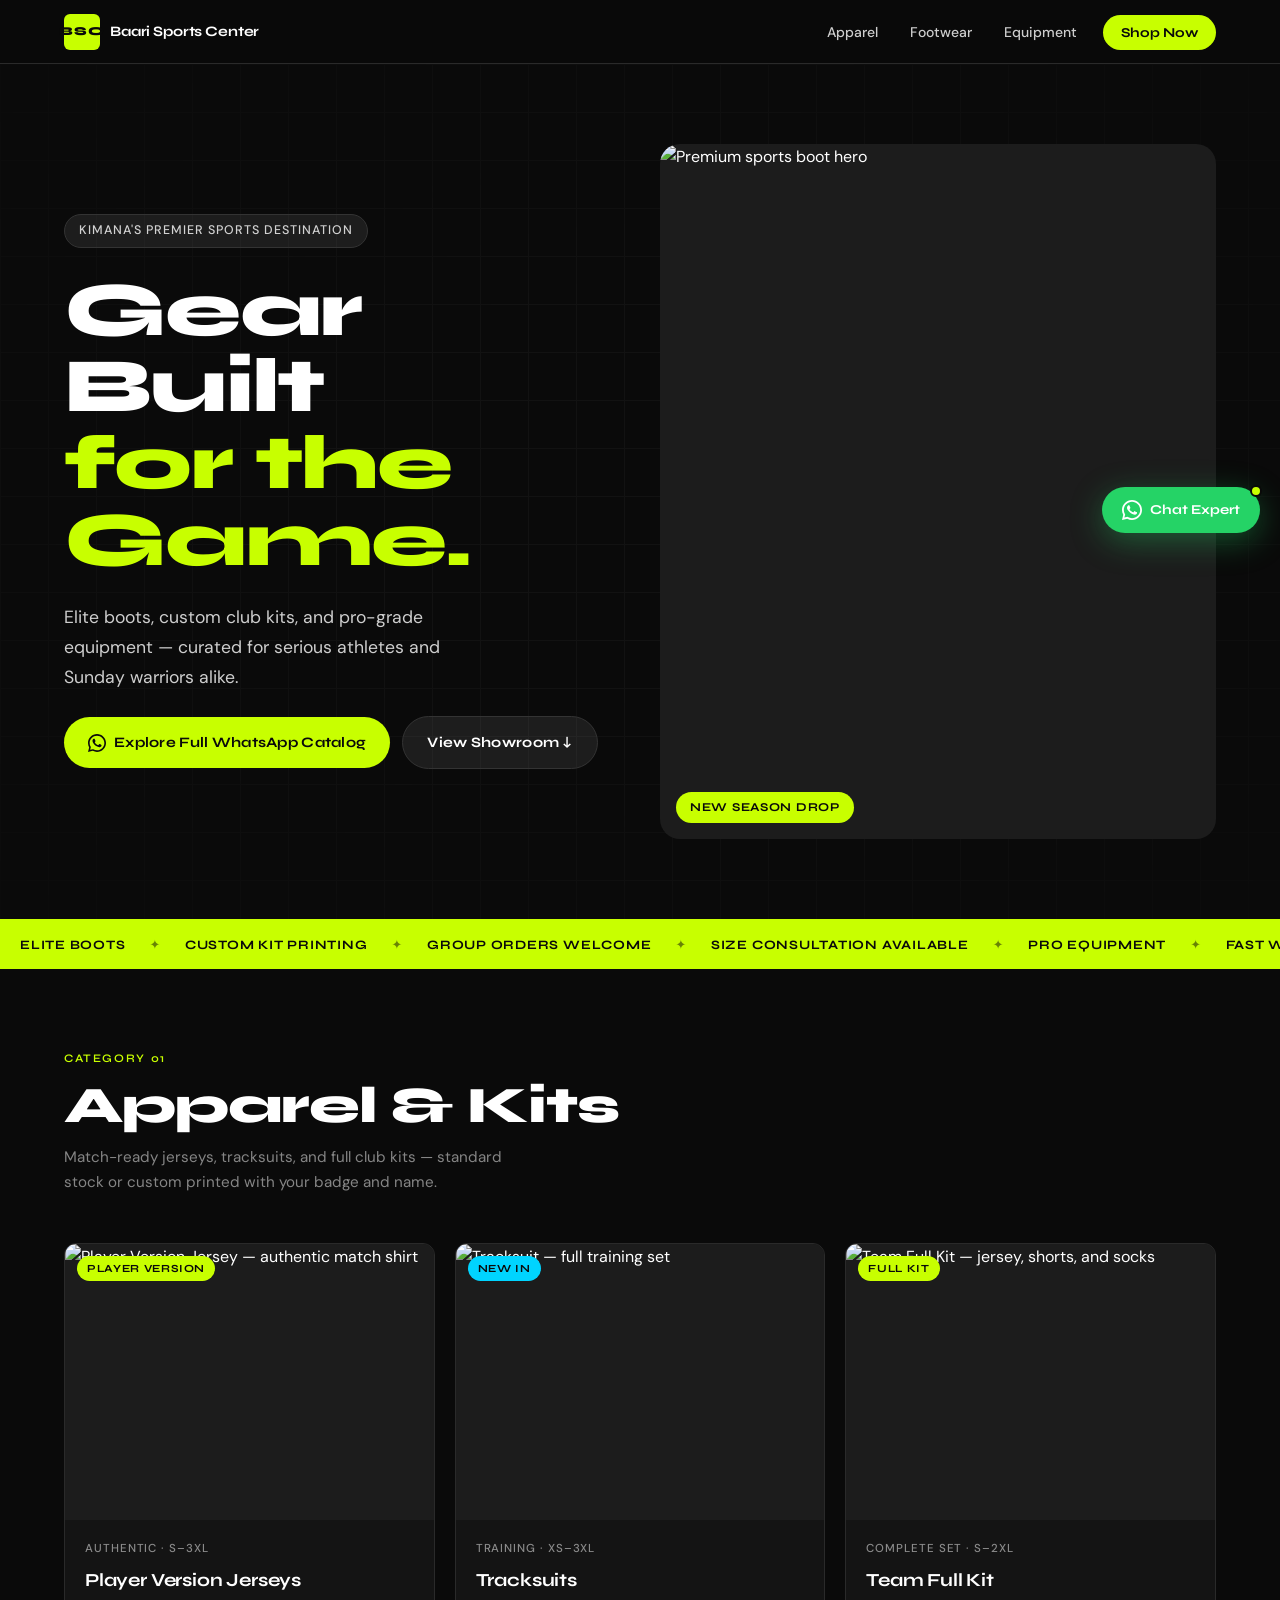
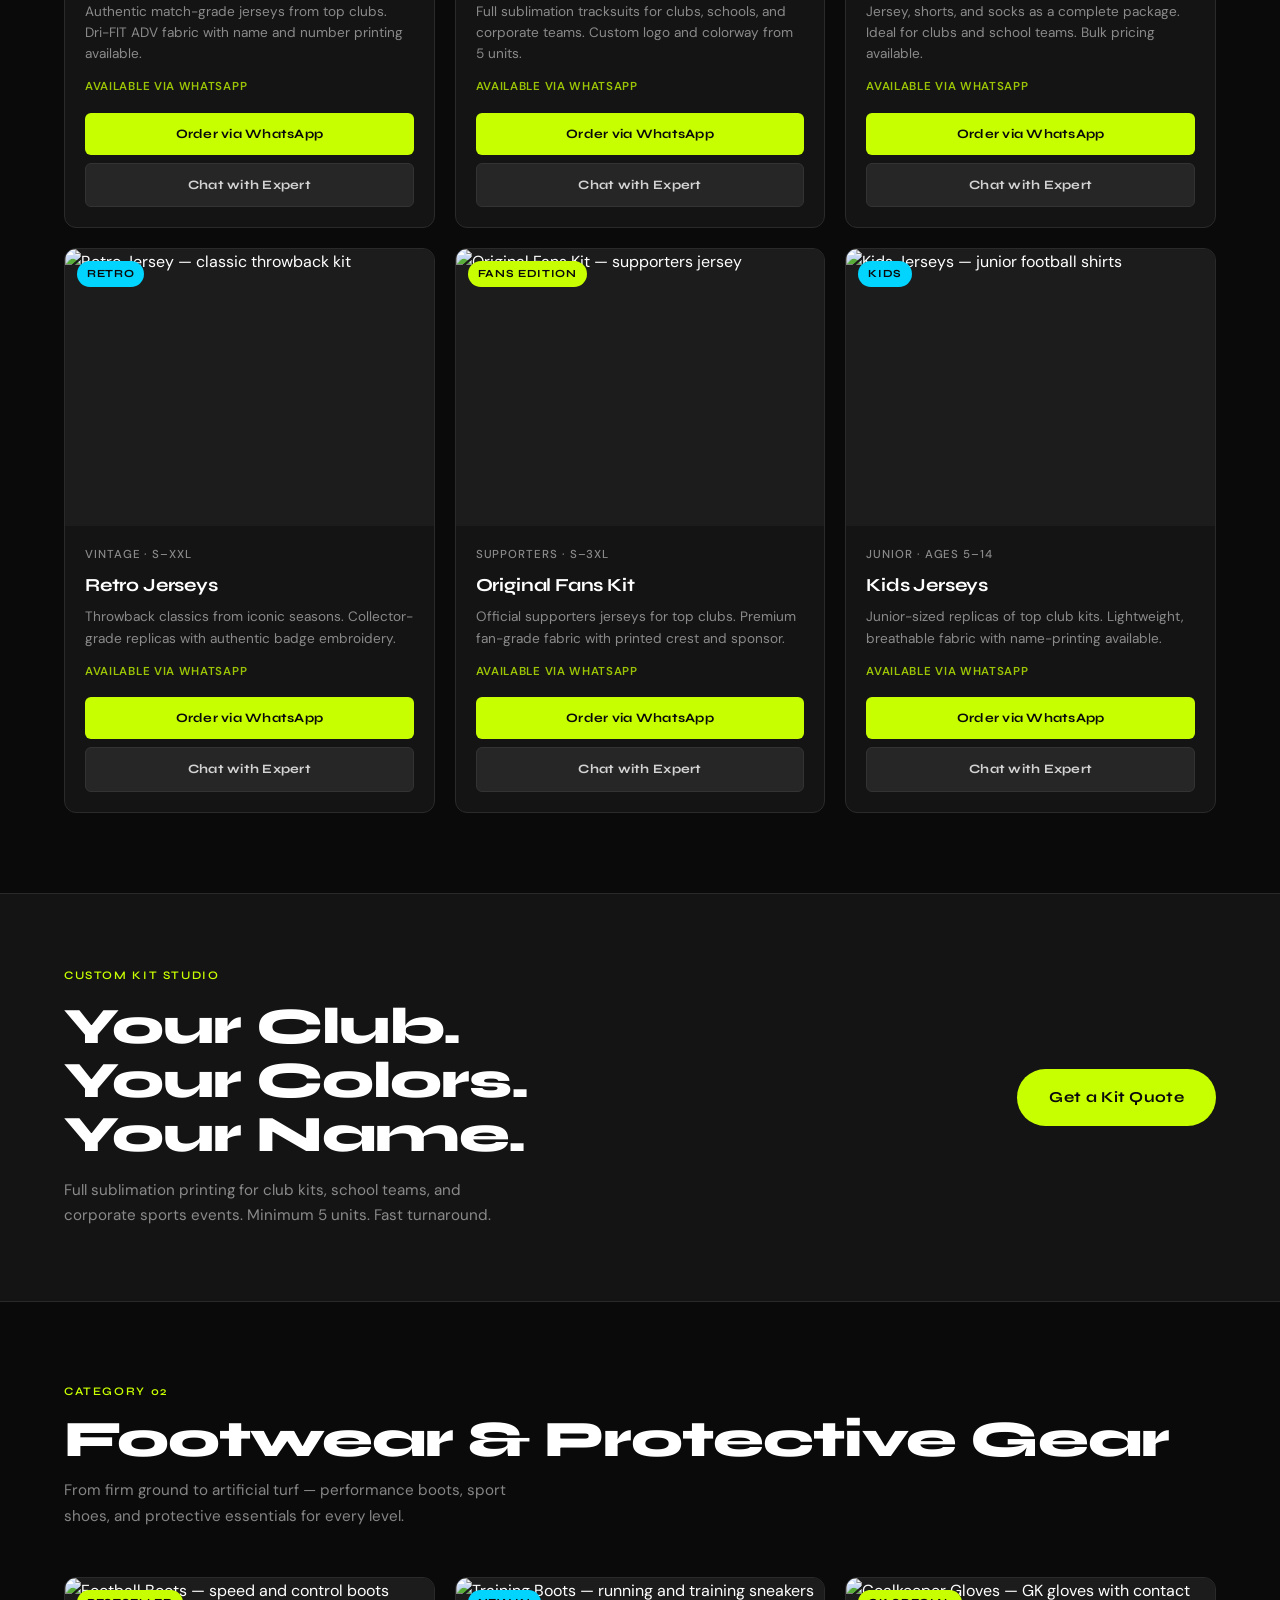
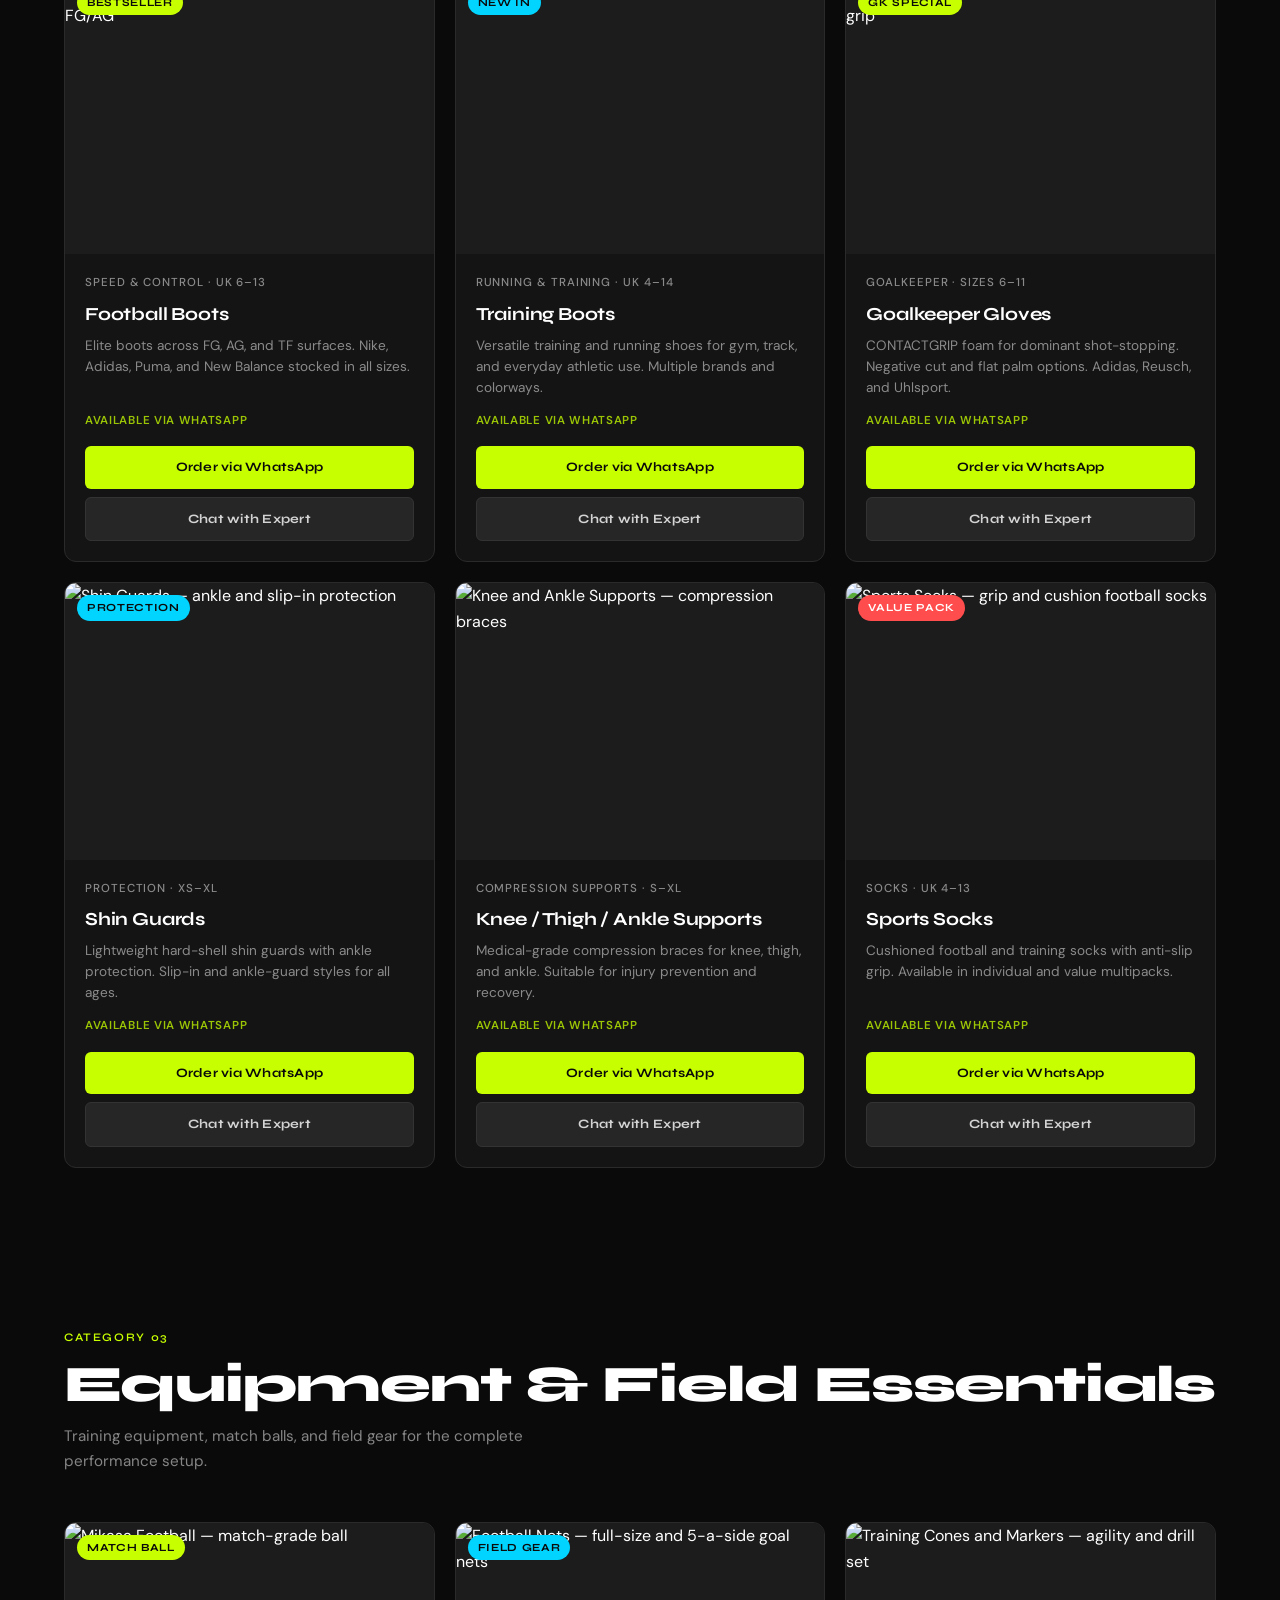
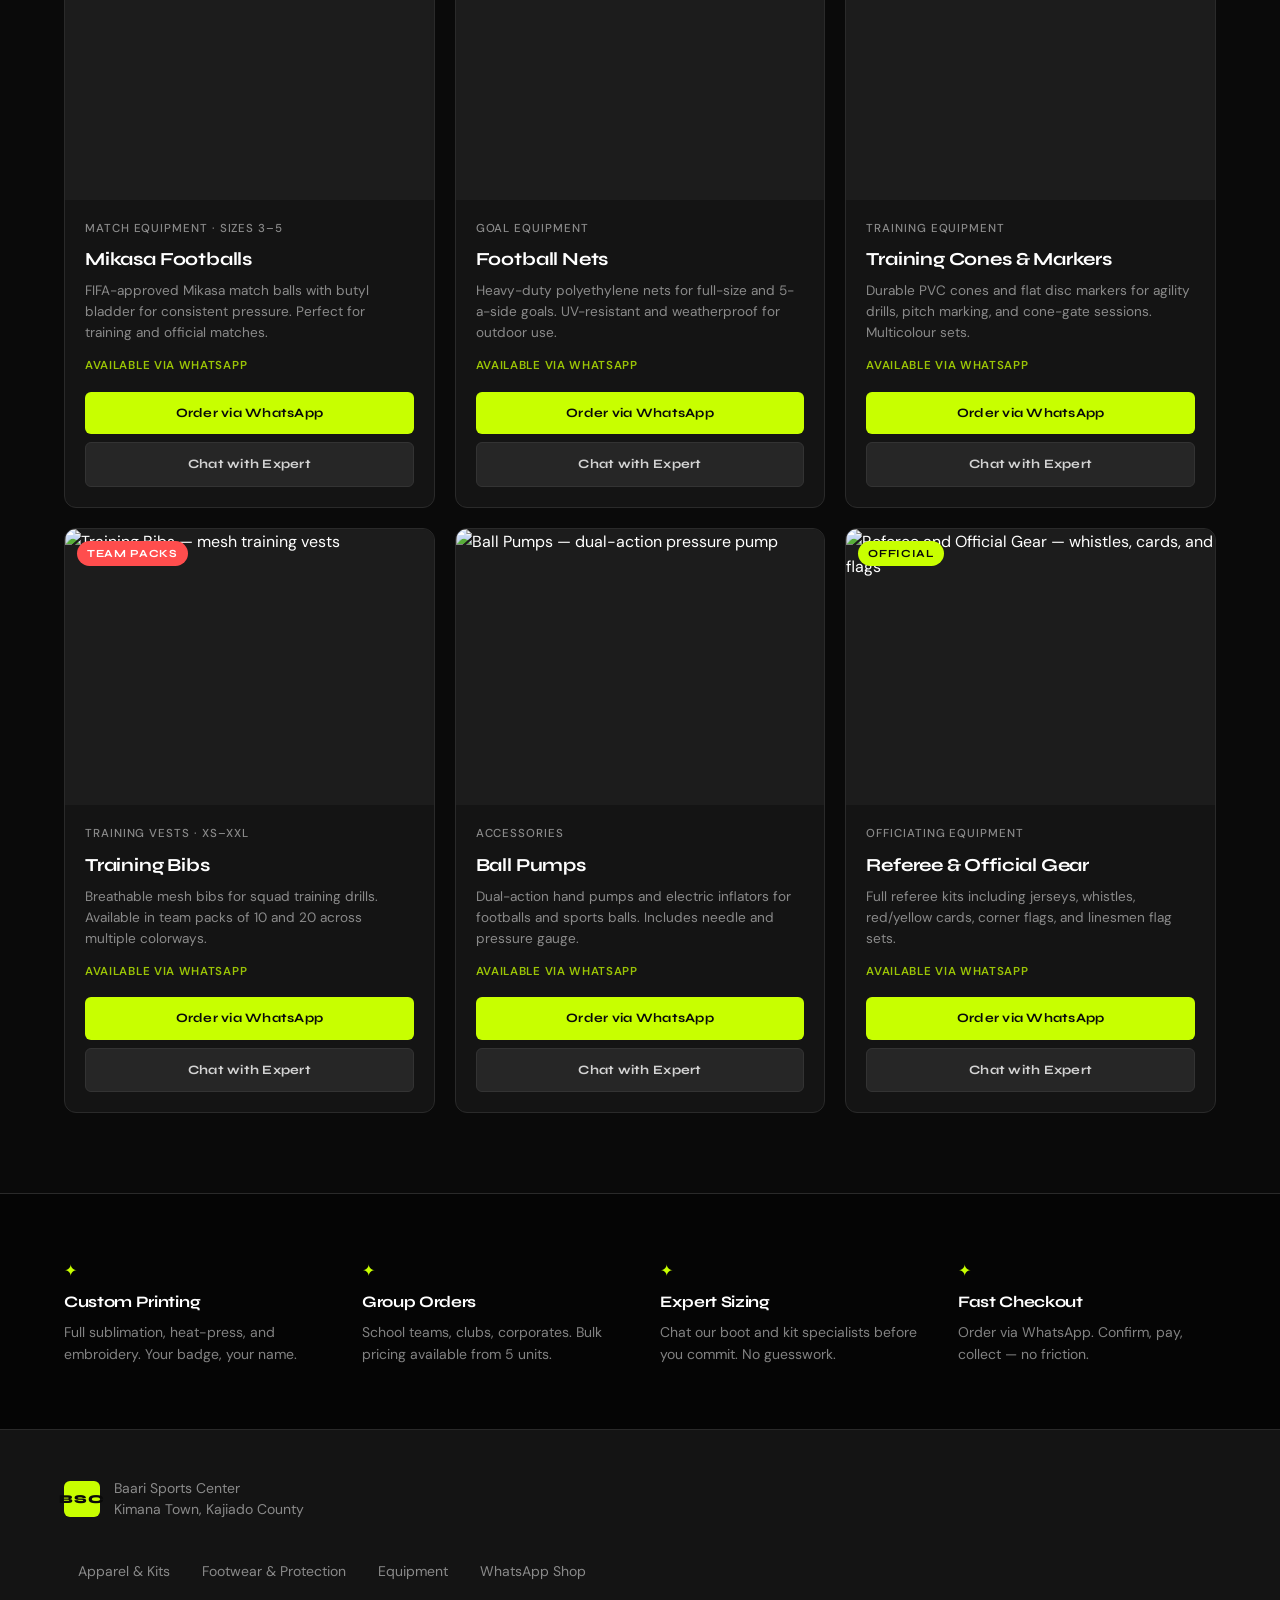
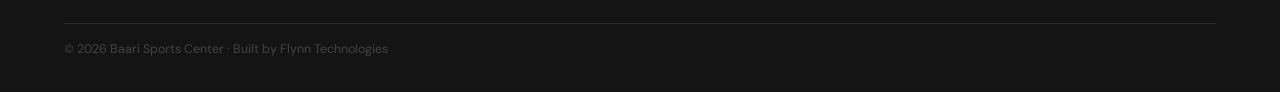
==== commit 9ba19447: "Add files via upload" ====
--- a/index.html
+++ b/index.html
@@ -78,7 +78,7 @@
       <div class="hero-visual" aria-hidden="true">
         <div class="hero-img-frame">
           <img
-            src="https://images.unsplash.com/photo-1542291026-7eec264c27ff?w=800&q=80"
+            src="images/boots/Sport shoes-001.jpg"
             alt="Premium sports boot hero"
             loading="eager"
             class="hero-img"
@@ -135,7 +135,7 @@
         <article class="product-card">
           <div class="card-img-wrap">
             <img
-              src="https://images.unsplash.com/photo-1617042375876-a13e36732a04?w=600&q=80"
+              src="images/jerseys/player version-1.jpg"
               alt="Player Version Jersey — authentic match shirt"
               loading="lazy"
               class="card-img"
@@ -162,7 +162,7 @@
         <article class="product-card">
           <div class="card-img-wrap">
             <img
-              src="https://images.unsplash.com/photo-1521412644187-c49fa049e84d?w=600&q=80"
+              src="images/jerseys/track-2.jpg"
               alt="Tracksuit — full training set"
               loading="lazy"
               class="card-img"
@@ -216,7 +216,7 @@
         <article class="product-card">
           <div class="card-img-wrap">
             <img
-              src="https://images.unsplash.com/photo-1614632537197-38a17061c2bd?w=600&q=80"
+              src="images/jerseys/retro-6.jpg"
               alt="Retro Jersey — classic throwback kit"
               loading="lazy"
               class="card-img"
@@ -243,7 +243,7 @@
         <article class="product-card">
           <div class="card-img-wrap">
             <img
-              src="https://images.unsplash.com/photo-1574280363402-2f672940b871?w=600&q=80"
+              src="images/jerseys/original-1.jpg"
               alt="Original Fans Kit — supporters jersey"
               loading="lazy"
               class="card-img"
@@ -270,7 +270,7 @@
         <article class="product-card">
           <div class="card-img-wrap">
             <img
-              src="https://images.unsplash.com/photo-1551698618-1dfe5d97d256?w=600&q=80"
+              src="images/jerseys/kids-3.jpg"
               alt="Kids Jerseys — junior football shirts"
               loading="lazy"
               class="card-img"
@@ -331,7 +331,7 @@
         <article class="product-card">
           <div class="card-img-wrap">
             <img
-              src="https://images.unsplash.com/photo-1542291026-7eec264c27ff?w=600&q=80"
+              src="images/boots/boots-004.jpg"
               alt="Football Boots — speed and control boots FG/AG"
               loading="lazy"
               class="card-img"
@@ -354,12 +354,12 @@
           </div>
         </article>
 
-        <!-- 2. Sport Shoes -->
-        <article class="product-card">
-          <div class="card-img-wrap">
-            <img
-              src="https://images.unsplash.com/photo-1595950653106-6c9ebd614d3a?w=600&q=80"
-              alt="Sport Shoes — running and training sneakers"
+        <!-- 2. Training Boots -->
+        <article class="product-card">
+          <div class="card-img-wrap">
+            <img
+              src="images/boots/boots-003.jpg"
+              alt="Training Boots — running and training sneakers"
               loading="lazy"
               class="card-img"
             />
@@ -367,14 +367,14 @@
           </div>
           <div class="card-body">
             <p class="card-category">Running &amp; Training · UK 4–14</p>
-            <h3 class="card-name">Sport Shoes</h3>
+            <h3 class="card-name">Training Boots</h3>
             <p class="card-detail">Versatile training and running shoes for gym, track, and everyday athletic use. Multiple brands and colorways.</p>
             <p class="card-wa-label">Available via WhatsApp</p>
             <div class="card-actions">
-              <a href="#" class="card-btn card-btn--catalog" data-product="Sport Shoes">
-                Order via WhatsApp
-              </a>
-              <a href="#" class="card-btn card-btn--consult" data-product="Sport Shoes">
+              <a href="#" class="card-btn card-btn--catalog" data-product="Training Boots">
+                Order via WhatsApp
+              </a>
+              <a href="#" class="card-btn card-btn--consult" data-product="Training Boots">
                 Chat with Expert
               </a>
             </div>
@@ -385,7 +385,7 @@
         <article class="product-card">
           <div class="card-img-wrap">
             <img
-              src="https://images.unsplash.com/photo-1593079831268-3381b0db4a77?w=600&q=80"
+              src="images/equipments/gloves-001.jpg"
               alt="Goalkeeper Gloves — GK gloves with contact grip"
               loading="lazy"
               class="card-img"
@@ -412,7 +412,7 @@
         <article class="product-card">
           <div class="card-img-wrap">
             <img
-              src="https://images.unsplash.com/photo-1571019613454-1cb2f99b2d8b?w=600&q=80"
+              src="images/equipments/Shinguards.jpg"
               alt="Shin Guards — ankle and slip-in protection"
               loading="lazy"
               class="card-img"
@@ -439,7 +439,7 @@
         <article class="product-card">
           <div class="card-img-wrap">
             <img
-              src="https://images.unsplash.com/photo-1518611012118-696072aa579a?w=600&q=80"
+              src="images/equipments/knee-Ankle-support.jpg"
               alt="Knee and Ankle Supports — compression braces"
               loading="lazy"
               class="card-img"
@@ -465,7 +465,7 @@
         <article class="product-card">
           <div class="card-img-wrap">
             <img
-              src="https://images.unsplash.com/photo-1588099768531-a72d4a198538?w=600&q=80"
+              src="images/equipments/Sport-socks.jpg"
               alt="Sports Socks — grip and cushion football socks"
               loading="lazy"
               class="card-img"
@@ -506,7 +506,7 @@
         <article class="product-card">
           <div class="card-img-wrap">
             <img
-              src="https://images.unsplash.com/photo-1529900748604-07564a03e7a6?w=600&q=80"
+              src="images/equipments/Mikasa-Original-1.jpg"
               alt="Mikasa Football — match-grade ball"
               loading="lazy"
               class="card-img"
@@ -560,7 +560,7 @@
         <article class="product-card">
           <div class="card-img-wrap">
             <img
-              src="https://images.unsplash.com/photo-1571019613454-1cb2f99b2d8b?w=600&q=80"
+              src="images/equipments/cones-001.jpg"
               alt="Training Cones and Markers — agility and drill set"
               loading="lazy"
               class="card-img"
@@ -586,7 +586,7 @@
         <article class="product-card">
           <div class="card-img-wrap">
             <img
-              src="https://images.unsplash.com/photo-1576678927484-cc907957088c?w=600&q=80"
+              src="images/equipments/Training-beaps.jpg"
               alt="Training Bibs — mesh training vests"
               loading="lazy"
               class="card-img"
@@ -639,7 +639,7 @@
         <article class="product-card">
           <div class="card-img-wrap">
             <img
-              src="https://images.unsplash.com/photo-1431324155629-1a6deb1dec8d?w=600&q=80"
+              src="images/jerseys/ref-2.jpg"
               alt="Referee and Official Gear — whistles, cards, and flags"
               loading="lazy"
               class="card-img"
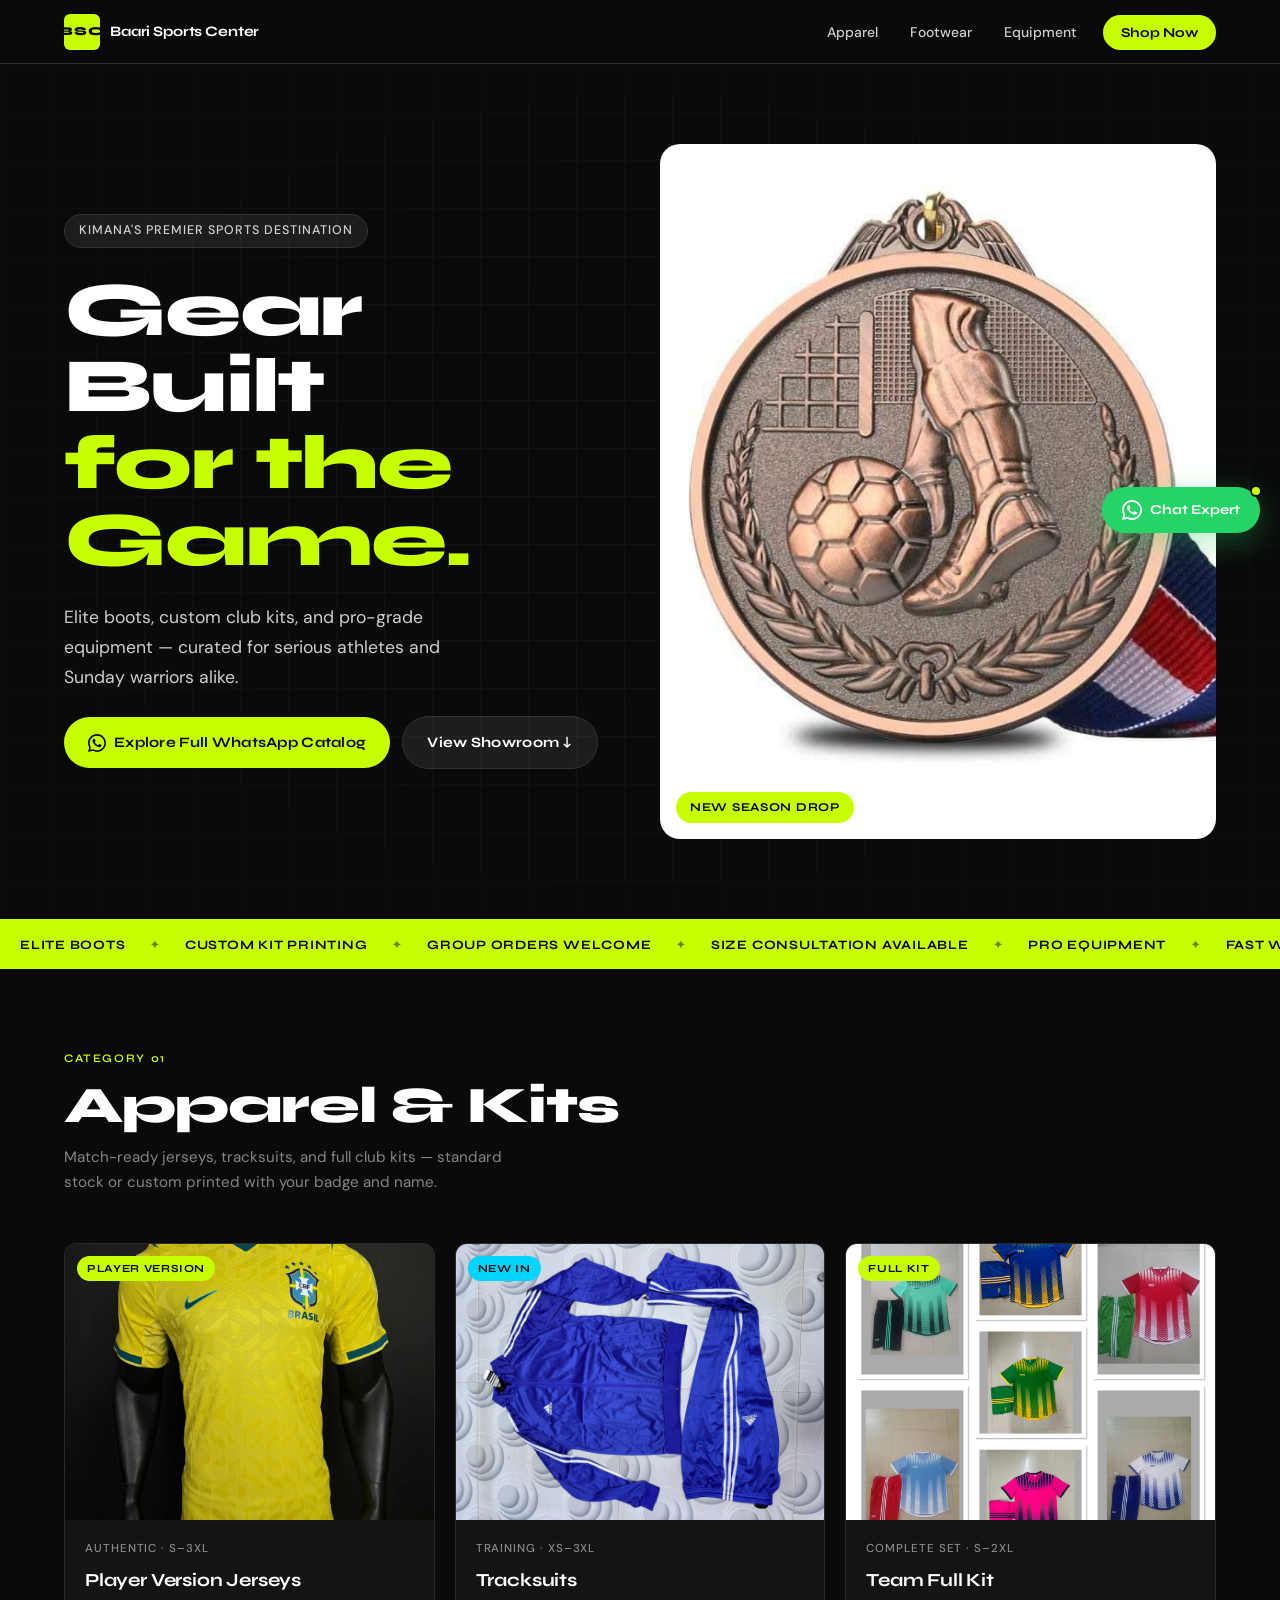
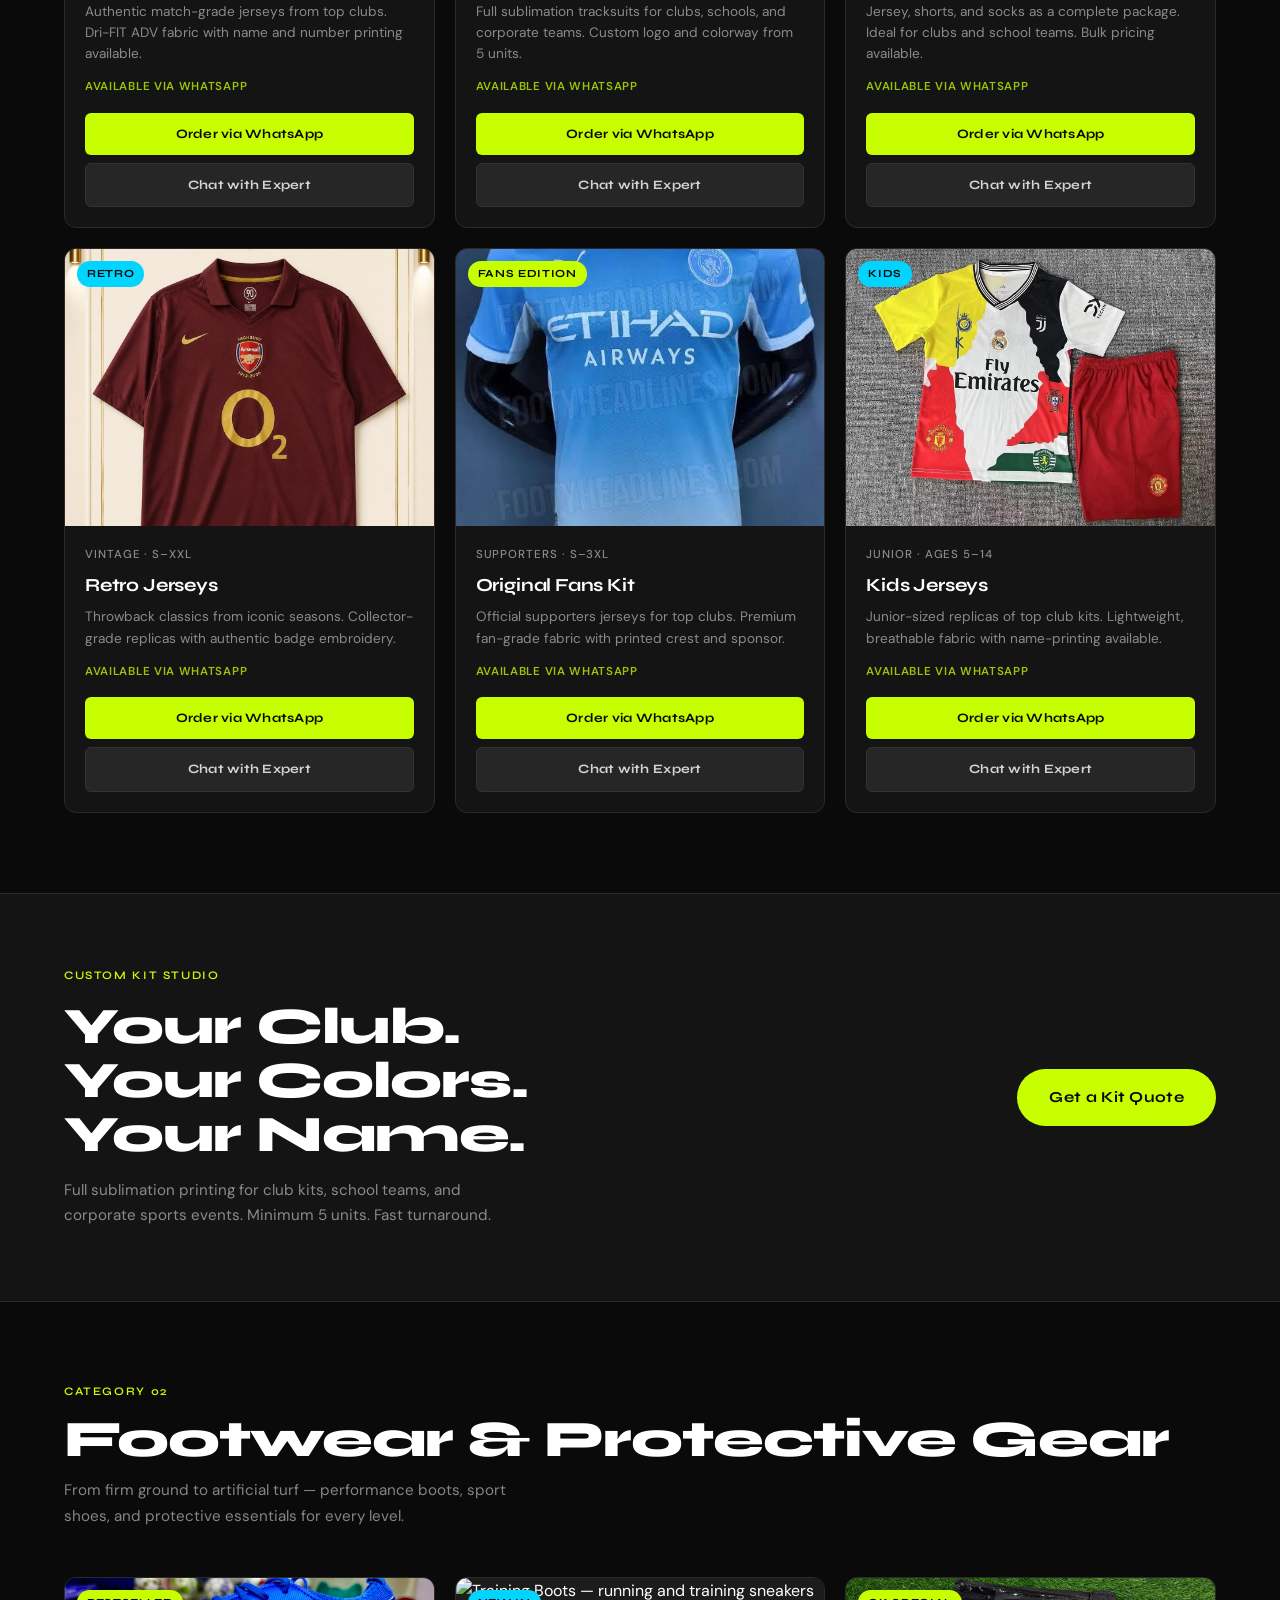
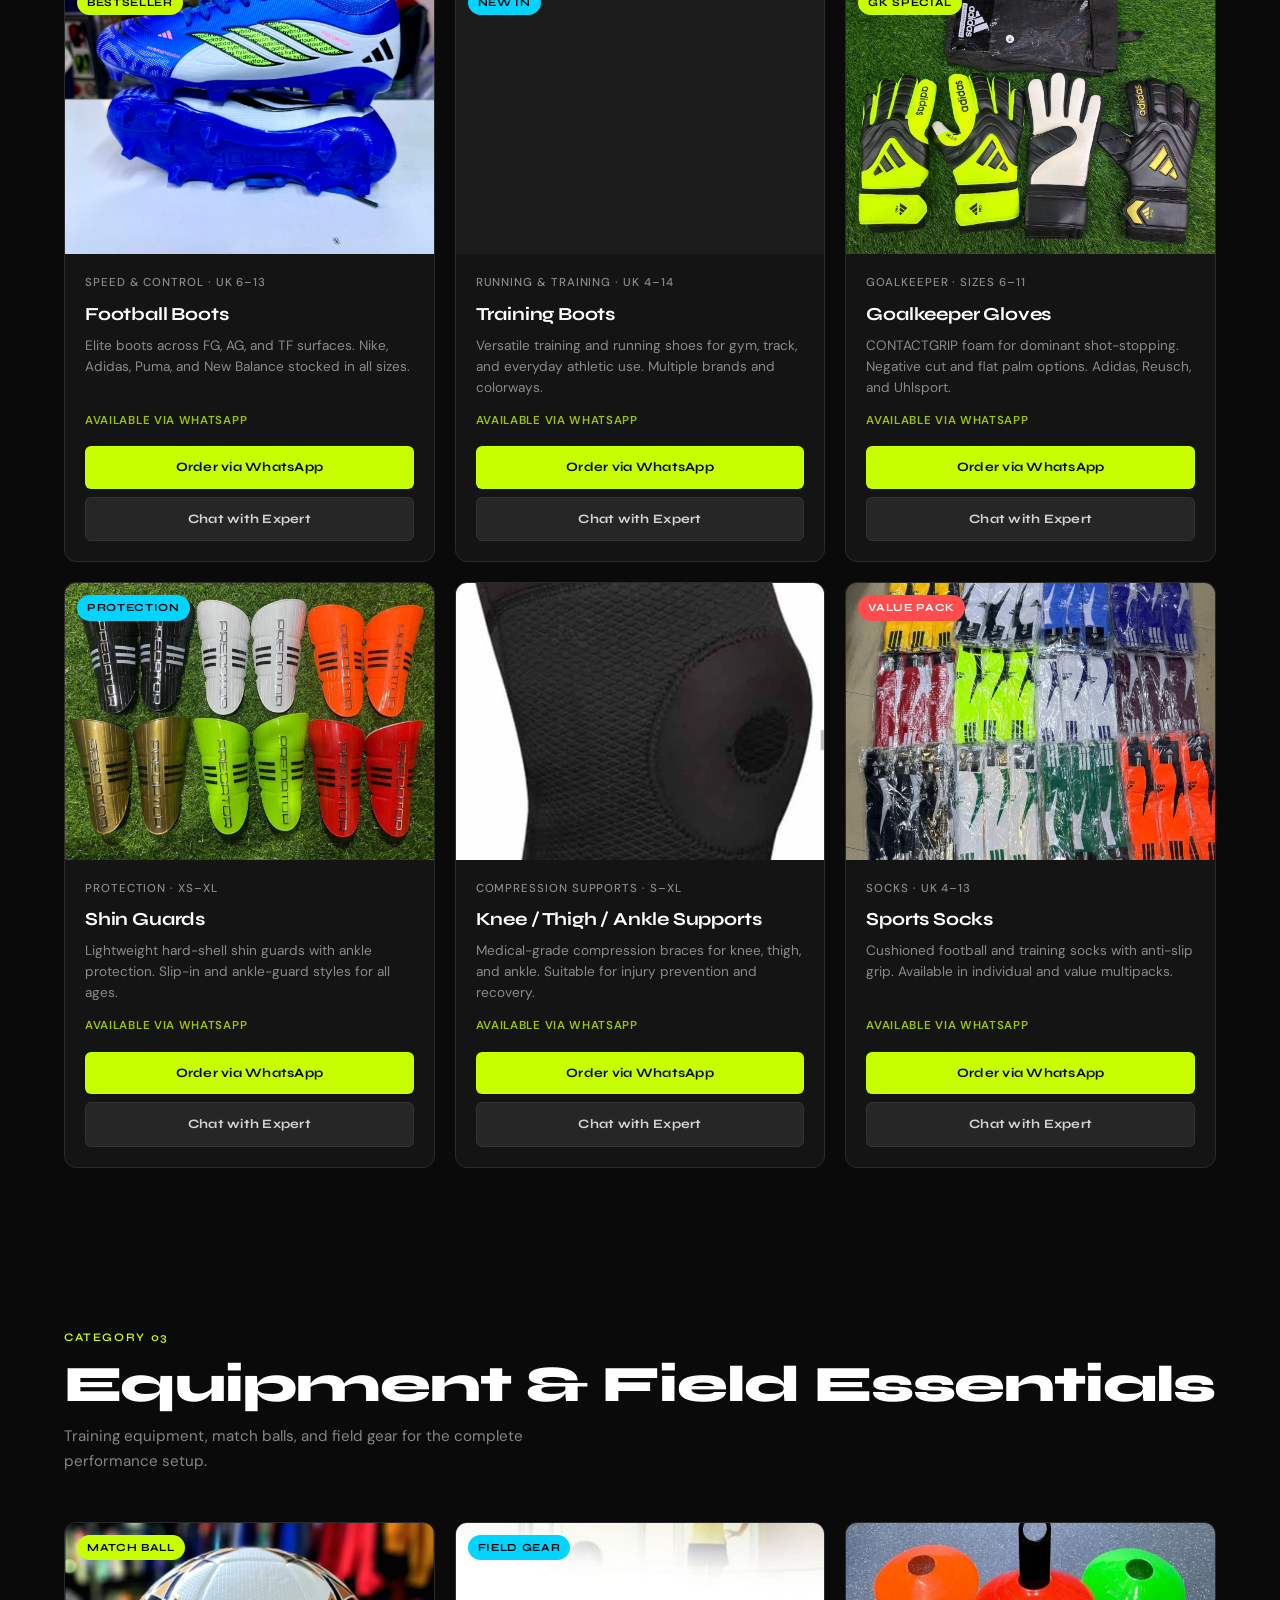
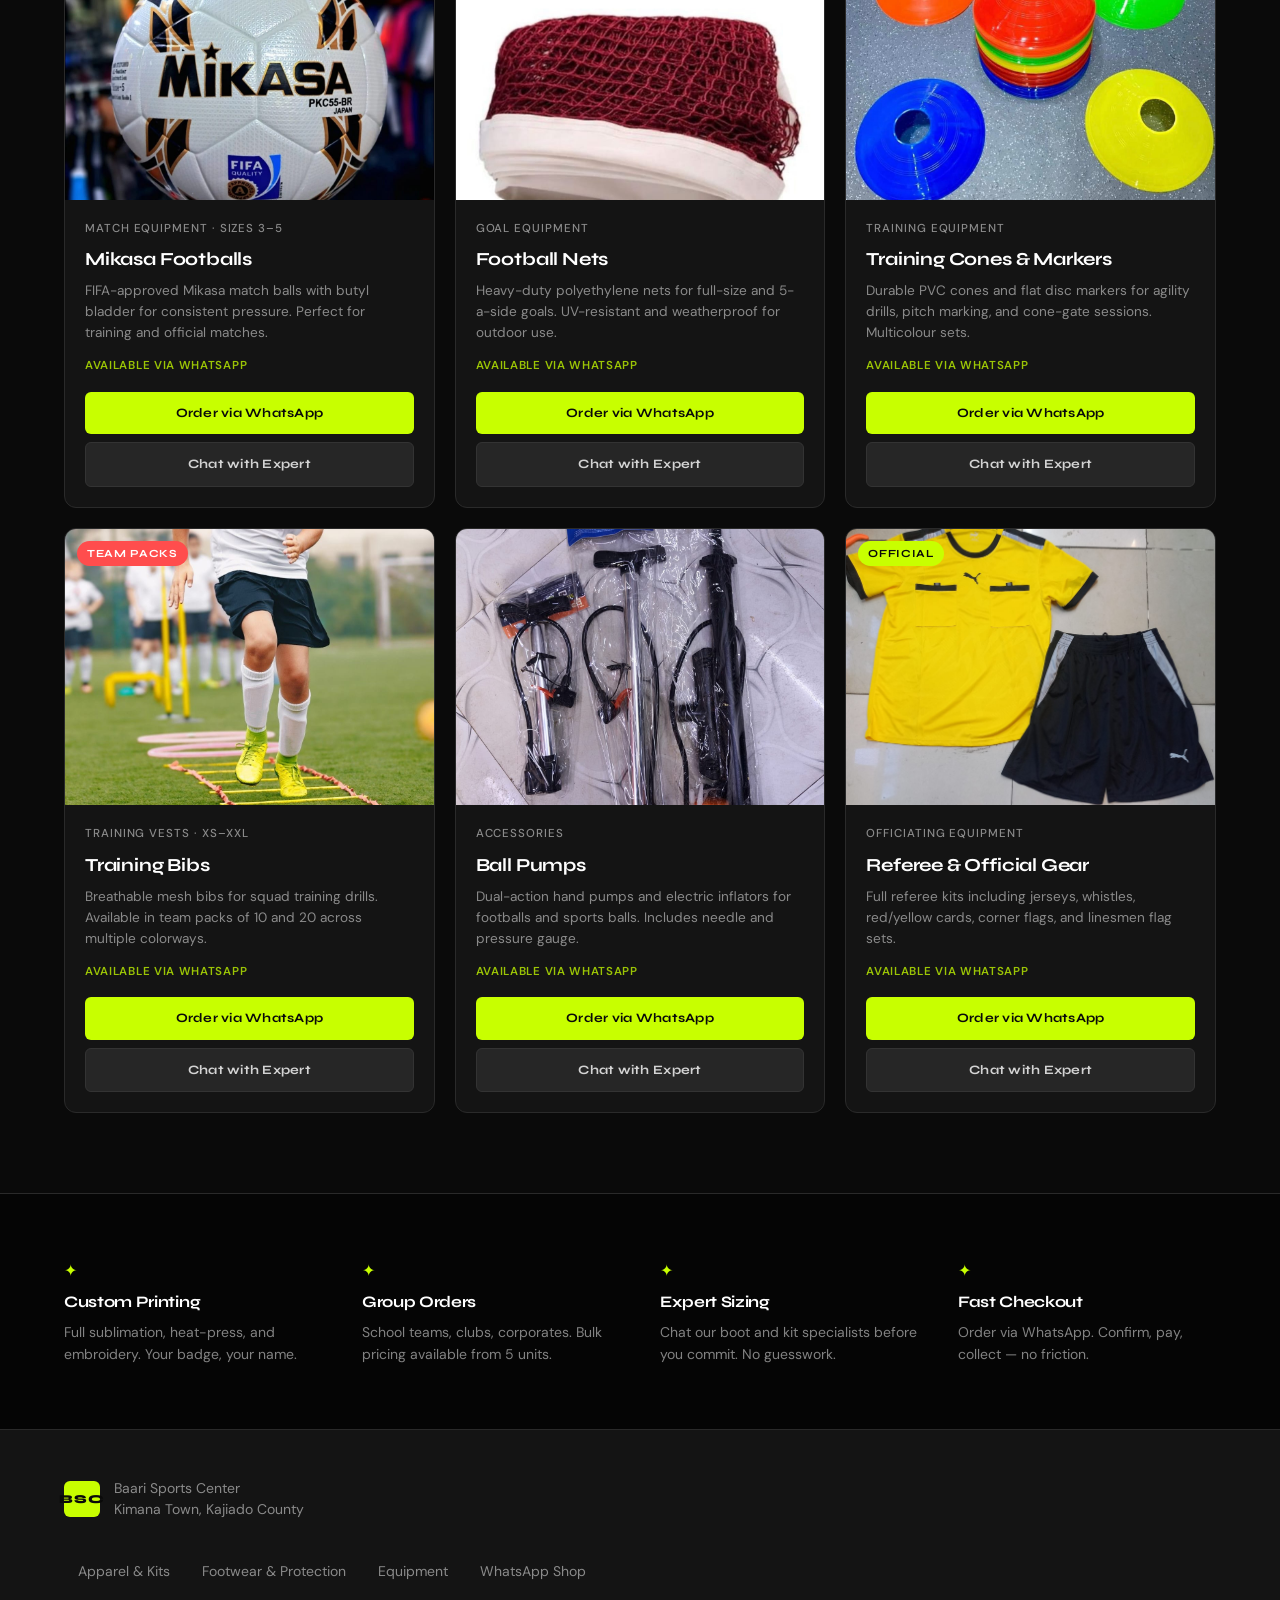
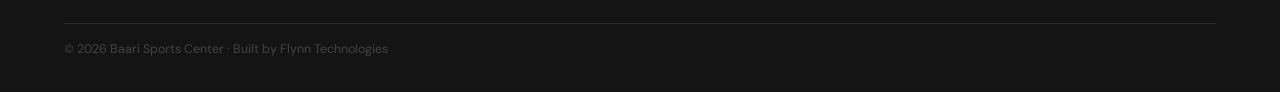
==== commit 3d85502b: "feat: complete storefront update with all missing product media assets" ====
--- a/index.html
+++ b/index.html
@@ -189,7 +189,7 @@
         <article class="product-card">
           <div class="card-img-wrap">
             <img
-              src="https://images.unsplash.com/photo-1579952363873-27f3bade9f55?w=600&q=80"
+              src="images/jerseys/Team-Full-kit.jpg"
               alt="Team Full Kit — jersey, shorts, and socks"
               loading="lazy"
               class="card-img"
@@ -533,7 +533,7 @@
         <article class="product-card">
           <div class="card-img-wrap">
             <img
-              src="https://images.unsplash.com/photo-1535131749006-b7f58c99034b?w=600&q=80"
+              src="images/equipments/Football-nets.jpg"
               alt="Football Nets — full-size and 5-a-side goal nets"
               loading="lazy"
               class="card-img"
@@ -613,7 +613,7 @@
         <article class="product-card">
           <div class="card-img-wrap">
             <img
-              src="https://images.unsplash.com/photo-1518611012118-696072aa579a?w=600&q=80"
+              src="images/equipments/Pumps.jpg"
               alt="Ball Pumps — dual-action pressure pump"
               loading="lazy"
               class="card-img"
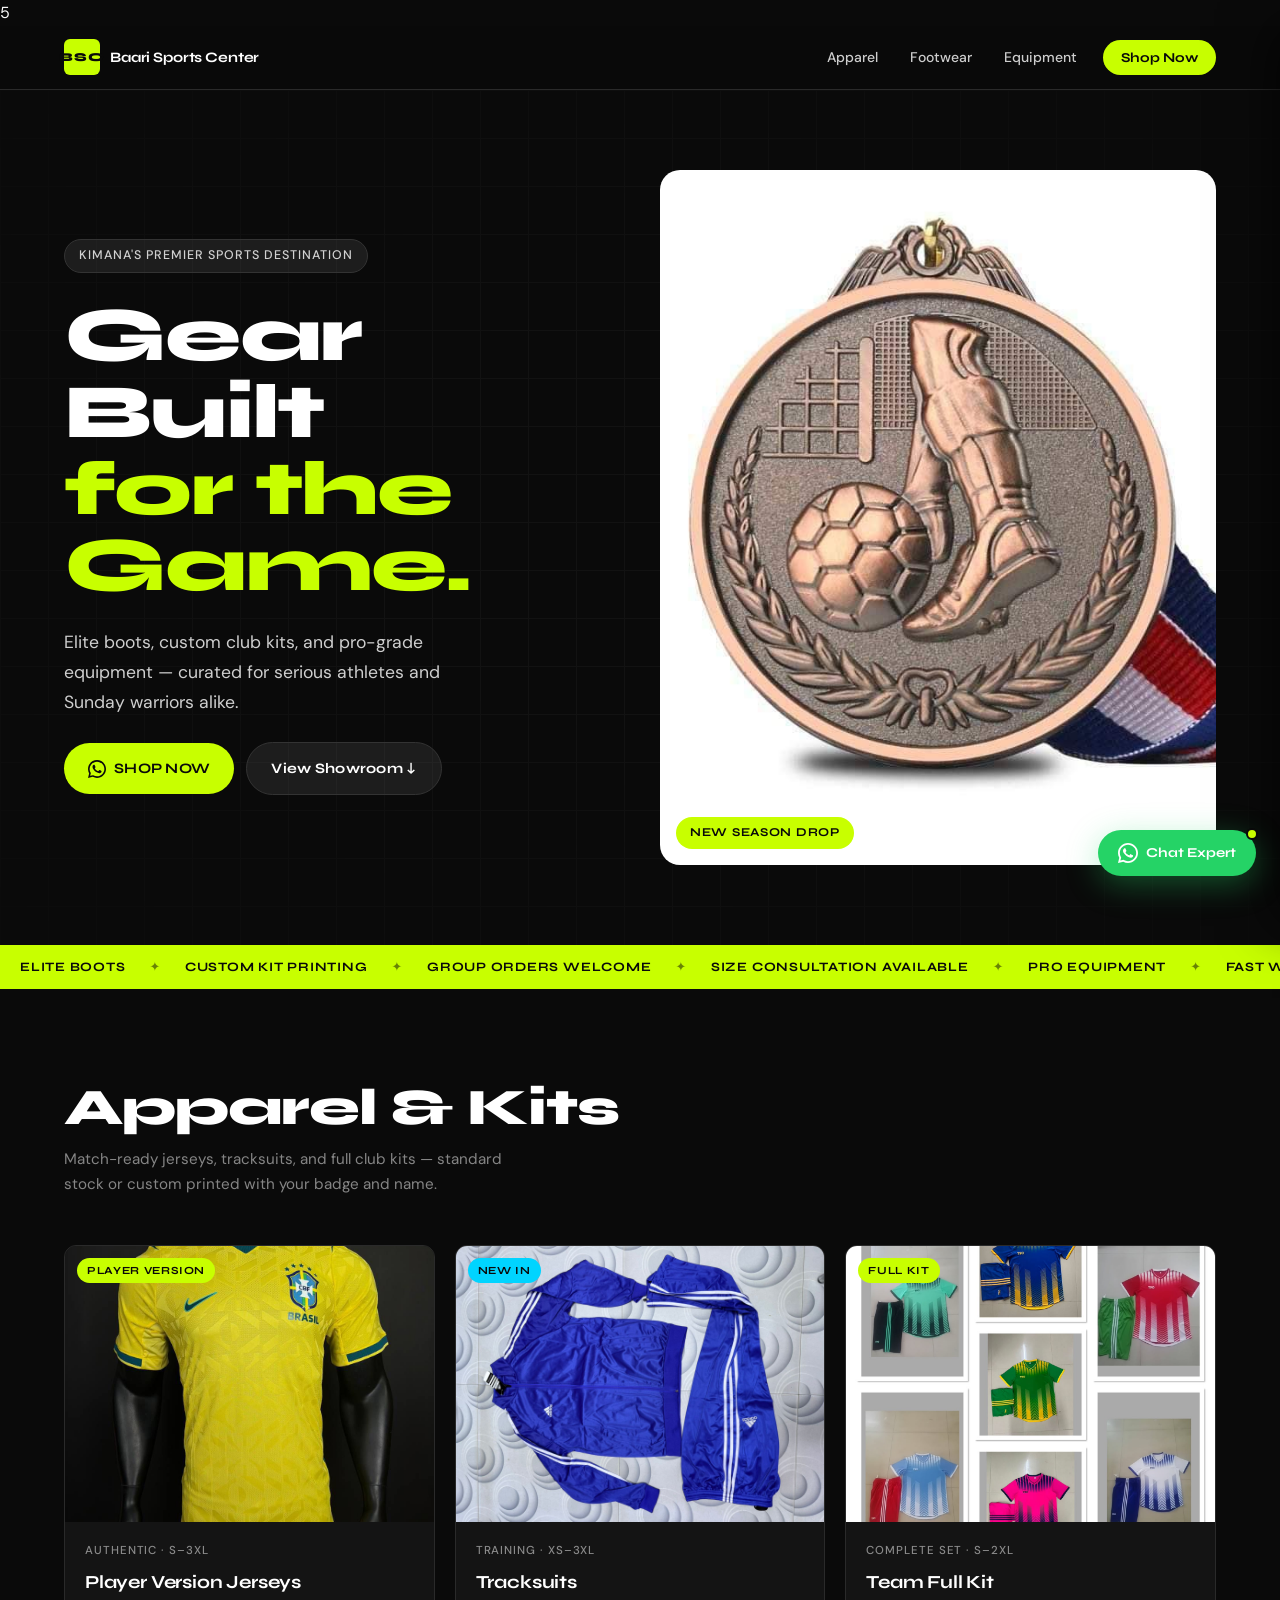
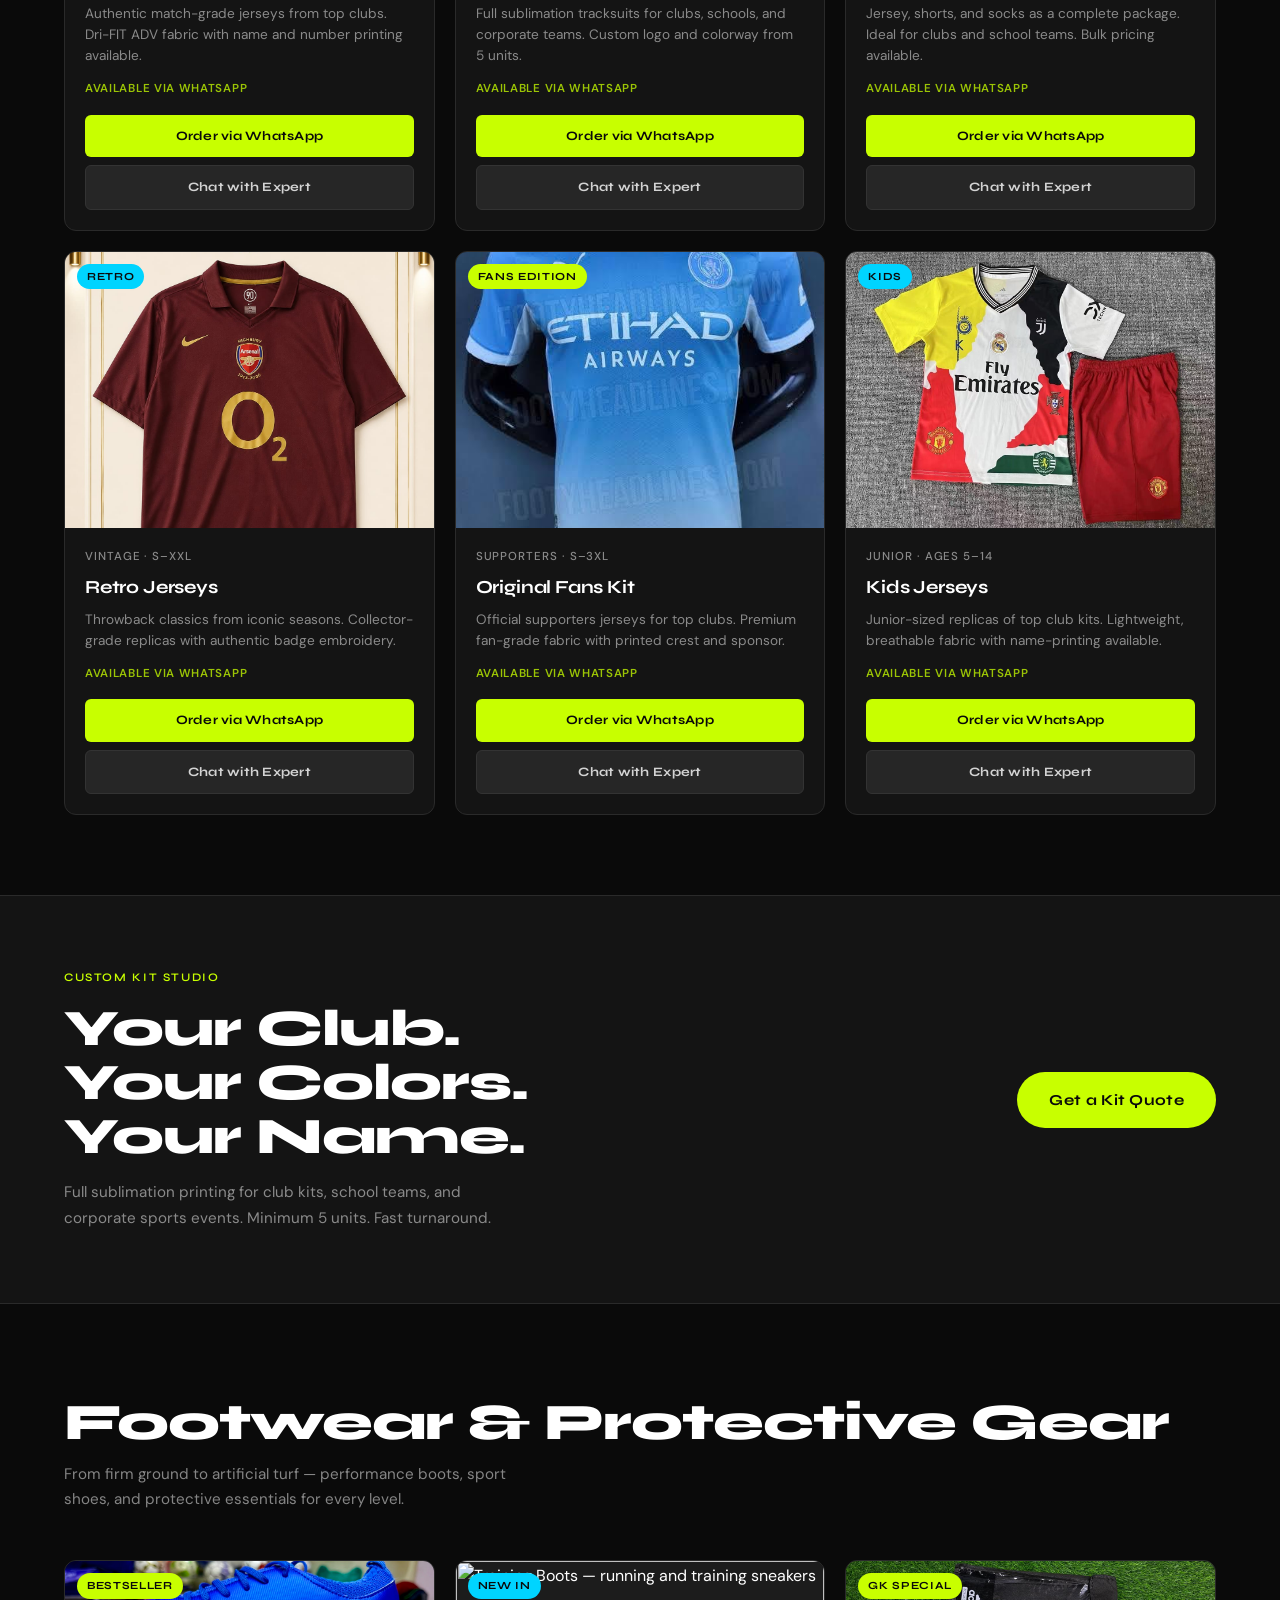
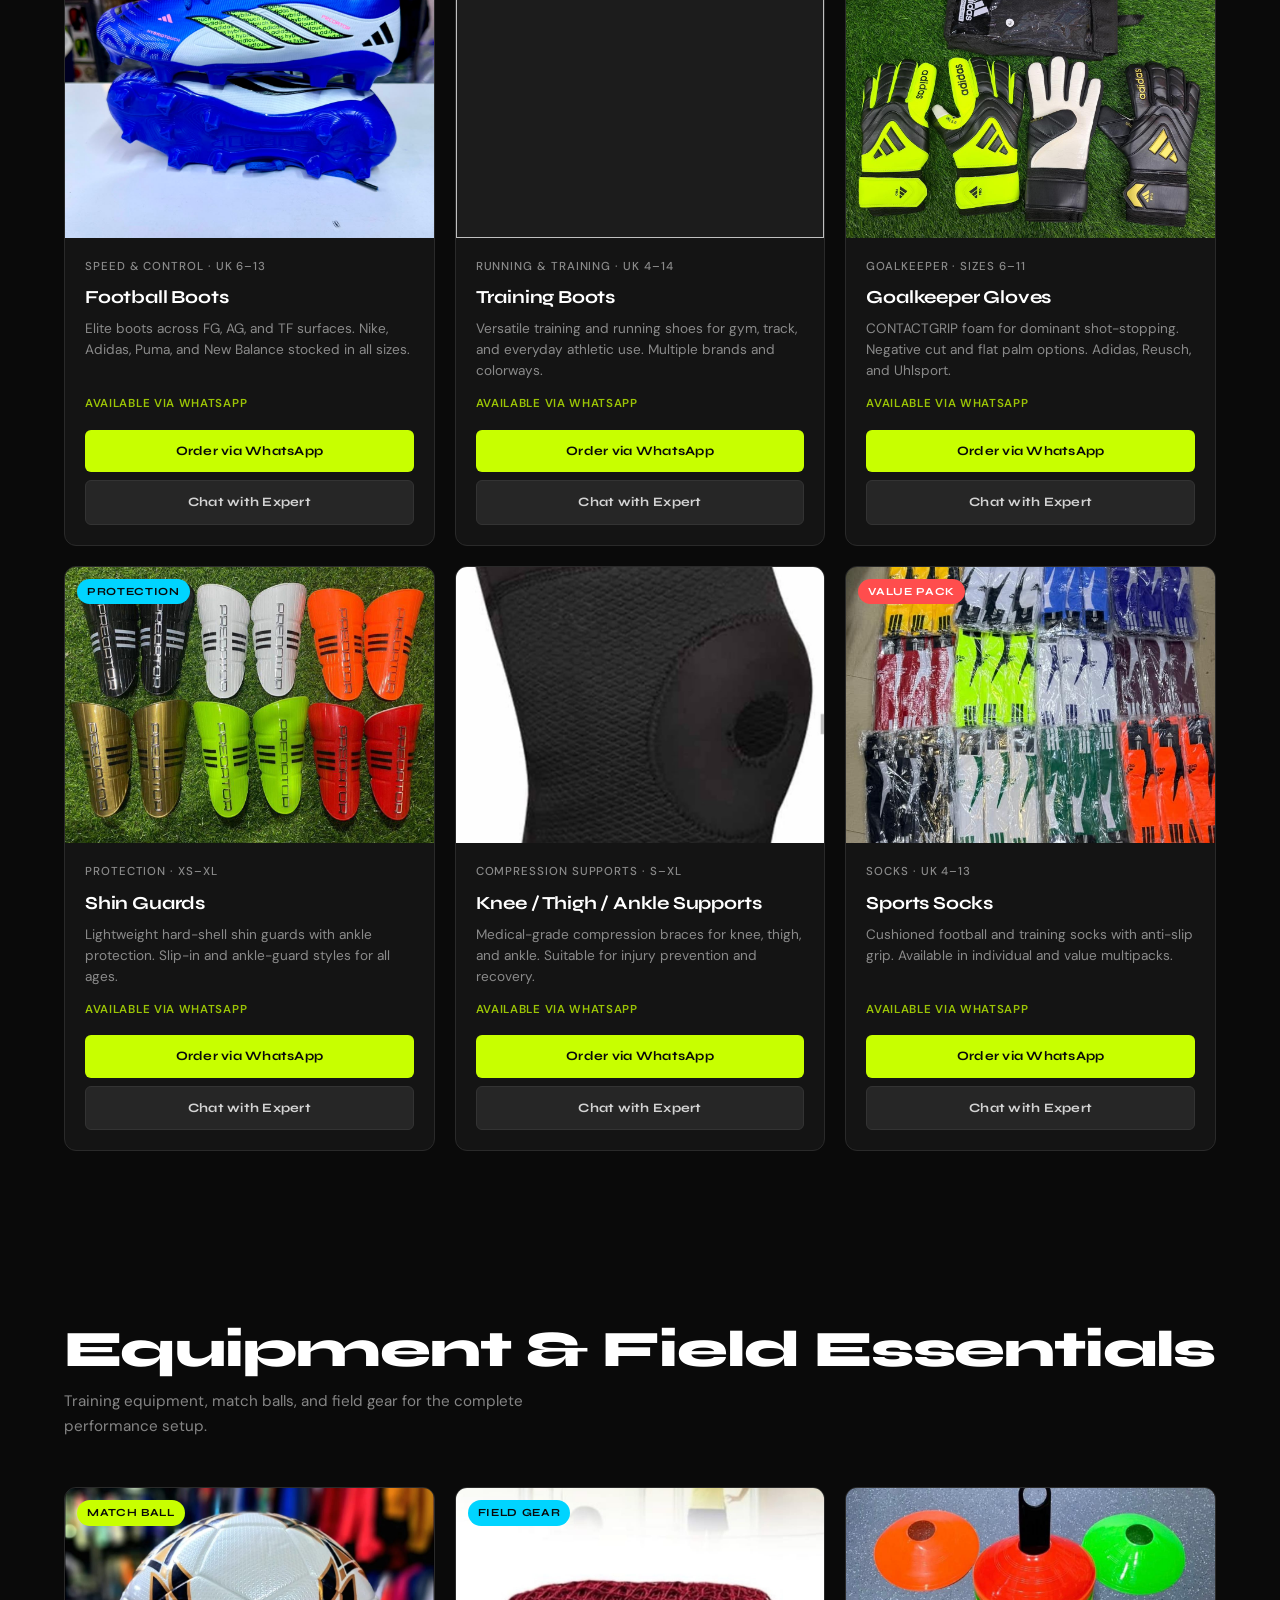
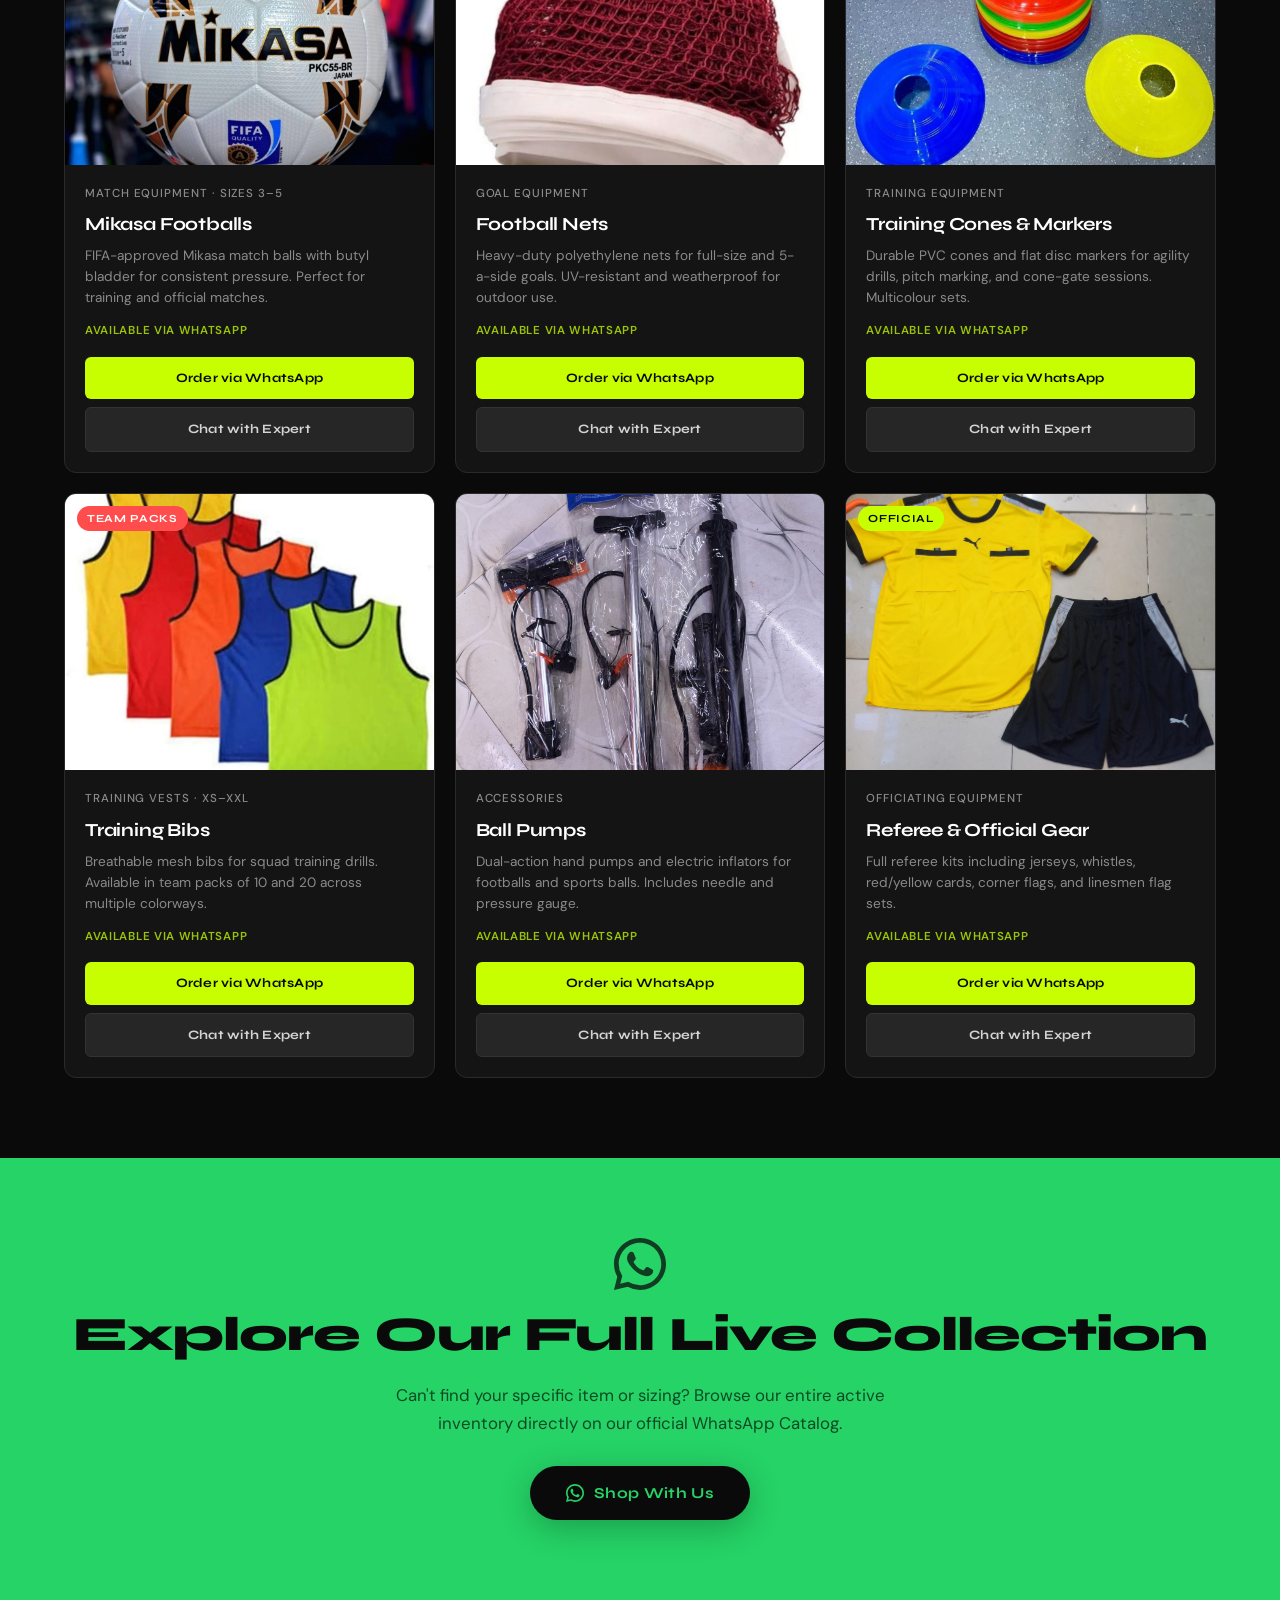
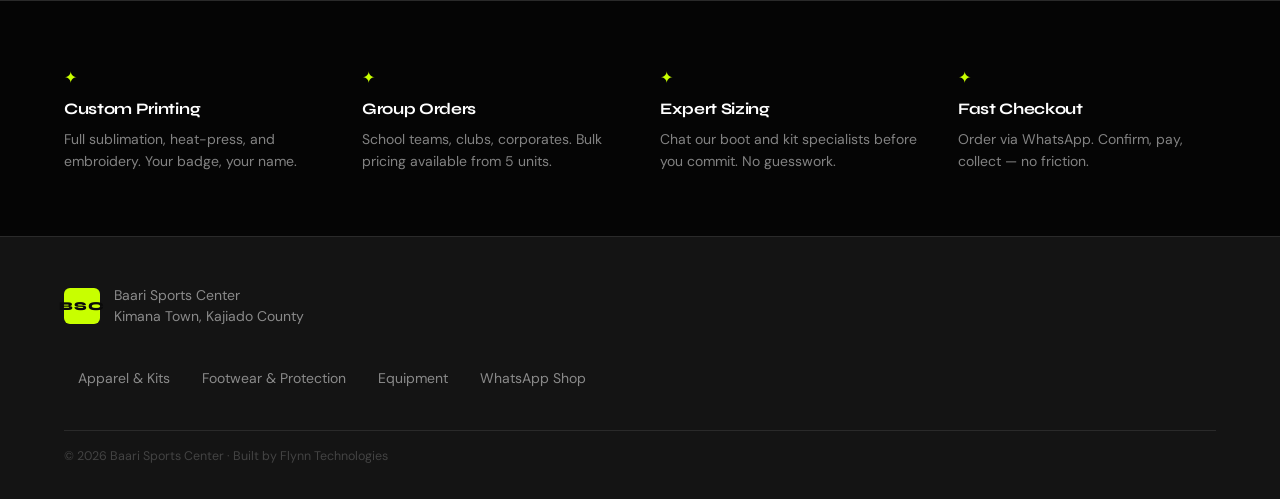
==== commit 926d9061: "Add files via upload" ====
--- a/index.html
+++ b/index.html
@@ -1,4 +1,4 @@
-<!DOCTYPE html>
+5<!DOCTYPE html>
 <html lang="en">
 <head>
   <meta charset="UTF-8" />
@@ -38,11 +38,22 @@
         <span></span><span></span><span></span>
       </button>
     </nav>
-    <div class="nav-mobile-drawer" id="mobileDrawer" aria-hidden="true">
-      <a href="#apparel" class="drawer-link">Apparel &amp; Kits</a>
-      <a href="#footwear" class="drawer-link">Footwear &amp; Protection</a>
-      <a href="#equipment" class="drawer-link">Equipment</a>
-      <a href="https://wa.me/c/254702453813" class="drawer-link drawer-link--cta" target="_blank" rel="noopener noreferrer">Shop WhatsApp Catalog →</a>
+
+    <!-- UPDATE 2: Overlay backdrop -->
+    <div class="nav-overlay" id="navOverlay" aria-hidden="true"></div>
+
+    <!-- UPDATE 2: Right-side slide drawer -->
+    <div class="nav-mobile-drawer" id="mobileDrawer" aria-hidden="true" role="dialog" aria-label="Navigation menu">
+      <div class="drawer-header">
+        <span class="drawer-header-brand">Baari Sports Center</span>
+        <button class="drawer-close-btn" id="drawerCloseBtn" aria-label="Close navigation menu">✕</button>
+      </div>
+      <div class="drawer-links-list">
+        <a href="#apparel" class="drawer-link">Apparel &amp; Kits</a>
+        <a href="#footwear" class="drawer-link">Footwear &amp; Protection</a>
+        <a href="#equipment" class="drawer-link">Equipment</a>
+        <a href="https://wa.me/c/254702453813" class="drawer-link drawer-link--cta" target="_blank" rel="noopener noreferrer">Shop WhatsApp Catalog →</a>
+      </div>
     </div>
   </header>
 
@@ -70,7 +81,7 @@
             rel="noopener noreferrer"
           >
             <svg class="btn-icon" viewBox="0 0 24 24" fill="currentColor" aria-hidden="true"><path d="M17.472 14.382c-.297-.149-1.758-.867-2.03-.967-.273-.099-.471-.148-.67.15-.197.297-.767.966-.94 1.164-.173.199-.347.223-.644.075-.297-.15-1.255-.463-2.39-1.475-.883-.788-1.48-1.761-1.653-2.059-.173-.297-.018-.458.13-.606.134-.133.298-.347.446-.52.149-.174.198-.298.298-.497.099-.198.05-.371-.025-.52-.075-.149-.669-1.612-.916-2.207-.242-.579-.487-.5-.669-.51-.173-.008-.371-.01-.57-.01-.198 0-.52.074-.792.372-.272.297-1.04 1.016-1.04 2.479 0 1.462 1.065 2.875 1.213 3.074.149.198 2.096 3.2 5.077 4.487.709.306 1.262.489 1.694.625.712.227 1.36.195 1.871.118.571-.085 1.758-.719 2.006-1.413.248-.694.248-1.289.173-1.413-.074-.124-.272-.198-.57-.347z"/><path d="M12 0C5.373 0 0 5.373 0 12c0 2.123.553 4.116 1.525 5.845L0 24l6.335-1.502A11.946 11.946 0 0 0 12 24c6.627 0 12-5.373 12-12S18.627 0 12 0zm0 21.818a9.793 9.793 0 0 1-5.006-1.374l-.359-.214-3.76.892.944-3.666-.234-.376A9.793 9.793 0 0 1 2.182 12C2.182 6.57 6.57 2.182 12 2.182S21.818 6.57 21.818 12 17.43 21.818 12 21.818z"/></svg>
-            Explore Full WhatsApp Catalog
+            SHOP NOW
           </a>
           <a href="#apparel" class="btn btn--ghost">View Showroom ↓</a>
         </div>
@@ -125,7 +136,7 @@
     ═══════════════════════════════════════════ -->
     <section class="showroom-section" id="apparel" aria-labelledby="apparel-heading">
       <div class="section-header">
-        <p class="section-eyebrow">Category 01</p>
+        <p class="section-eyebrow"></p>
         <h2 class="section-title" id="apparel-heading">Apparel &amp; Kits</h2>
         <p class="section-desc">Match-ready jerseys, tracksuits, and full club kits — standard stock or custom printed with your badge and name.</p>
       </div>
@@ -321,7 +332,7 @@
     ═══════════════════════════════════════════ -->
     <section class="showroom-section" id="footwear" aria-labelledby="footwear-heading">
       <div class="section-header">
-        <p class="section-eyebrow">Category 02</p>
+        <p class="section-eyebrow"></p>
         <h2 class="section-title" id="footwear-heading">Footwear &amp; Protective Gear</h2>
         <p class="section-desc">From firm ground to artificial turf — performance boots, sport shoes, and protective essentials for every level.</p>
       </div>
@@ -496,7 +507,7 @@
     ═══════════════════════════════════════════ -->
     <section class="showroom-section" id="equipment" aria-labelledby="equipment-heading">
       <div class="section-header">
-        <p class="section-eyebrow">Category 03</p>
+        <p class="section-eyebrow"></p>
         <h2 class="section-title" id="equipment-heading">Equipment &amp; Field Essentials</h2>
         <p class="section-desc">Training equipment, match balls, and field gear for the complete performance setup.</p>
       </div>
@@ -662,6 +673,32 @@
           </div>
         </article>
 
+      </div>
+    </section>
+
+    <!-- ═══════════════════════════════════════════
+         WHATSAPP CATALOG SECTION
+    ═══════════════════════════════════════════ -->
+    <section class="wa-catalog-section" aria-label="Browse full WhatsApp catalog">
+      <div class="wa-catalog-inner">
+        <svg class="wa-catalog-icon" viewBox="0 0 24 24" fill="currentColor" aria-hidden="true">
+          <path d="M17.472 14.382c-.297-.149-1.758-.867-2.03-.967-.273-.099-.471-.148-.67.15-.197.297-.767.966-.94 1.164-.173.199-.347.223-.644.075-.297-.15-1.255-.463-2.39-1.475-.883-.788-1.48-1.761-1.653-2.059-.173-.297-.018-.458.13-.606.134-.133.298-.347.446-.52.149-.174.198-.298.298-.497.099-.198.05-.371-.025-.52-.075-.149-.669-1.612-.916-2.207-.242-.579-.487-.5-.669-.51-.173-.008-.371-.01-.57-.01-.198 0-.52.074-.792.372-.272.297-1.04 1.016-1.04 2.479 0 1.462 1.065 2.875 1.213 3.074.149.198 2.096 3.2 5.077 4.487.709.306 1.262.489 1.694.625.712.227 1.36.195 1.871.118.571-.085 1.758-.719 2.006-1.413.248-.694.248-1.289.173-1.413-.074-.124-.272-.198-.57-.347z"/>
+          <path d="M12 0C5.373 0 0 5.373 0 12c0 2.123.553 4.116 1.525 5.845L0 24l6.335-1.502A11.946 11.946 0 0 0 12 24c6.627 0 12-5.373 12-12S18.627 0 12 0zm0 21.818a9.793 9.793 0 0 1-5.006-1.374l-.359-.214-3.76.892.944-3.666-.234-.376A9.793 9.793 0 0 1 2.182 12C2.182 6.57 6.57 2.182 12 2.182S21.818 6.57 21.818 12 17.43 21.818 12 21.818z"/>
+        </svg>
+        <h2 class="wa-catalog-title">Explore Our Full Live Collection</h2>
+        <p class="wa-catalog-sub">Can't find your specific item or sizing? Browse our entire active inventory directly on our official WhatsApp Catalog.</p>
+        <a
+          href="https://wa.me/c/254702453813"
+          class="wa-catalog-btn"
+          target="_blank"
+          rel="noopener noreferrer"
+        >
+          <svg viewBox="0 0 24 24" fill="currentColor" aria-hidden="true">
+            <path d="M17.472 14.382c-.297-.149-1.758-.867-2.03-.967-.273-.099-.471-.148-.67.15-.197.297-.767.966-.94 1.164-.173.199-.347.223-.644.075-.297-.15-1.255-.463-2.39-1.475-.883-.788-1.48-1.761-1.653-2.059-.173-.297-.018-.458.13-.606.134-.133.298-.347.446-.52.149-.174.198-.298.298-.497.099-.198.05-.371-.025-.52-.075-.149-.669-1.612-.916-2.207-.242-.579-.487-.5-.669-.51-.173-.008-.371-.01-.57-.01-.198 0-.52.074-.792.372-.272.297-1.04 1.016-1.04 2.479 0 1.462 1.065 2.875 1.213 3.074.149.198 2.096 3.2 5.077 4.487.709.306 1.262.489 1.694.625.712.227 1.36.195 1.871.118.571-.085 1.758-.719 2.006-1.413.248-.694.248-1.289.173-1.413-.074-.124-.272-.198-.57-.347z"/>
+            <path d="M12 0C5.373 0 0 5.373 0 12c0 2.123.553 4.116 1.525 5.845L0 24l6.335-1.502A11.946 11.946 0 0 0 12 24c6.627 0 12-5.373 12-12S18.627 0 12 0zm0 21.818a9.793 9.793 0 0 1-5.006-1.374l-.359-.214-3.76.892.944-3.666-.234-.376A9.793 9.793 0 0 1 2.182 12C2.182 6.57 6.57 2.182 12 2.182S21.818 6.57 21.818 12 17.43 21.818 12 21.818z"/>
+          </svg>
+          Shop With Us
+        </a>
       </div>
     </section>
 
@@ -715,47 +752,51 @@
   </footer>
 
   <!-- ═══════════════════════════════════════════
-       FLOATING CONSULT WIDGET
+       UPDATE 3 — WHATSAPP FAB + INTERACTIVE DIRECTORY
   ═══════════════════════════════════════════ -->
-  <div class="consult-widget" id="consultWidget" aria-live="polite">
-    <button class="consult-trigger" id="consultTrigger" aria-label="Open WhatsApp chat" aria-expanded="false">
+  <div class="consult-widget" id="consultWidget">
+
+    <!-- Directory Card (shown above FAB when toggled) -->
+    <div class="consult-directory" id="consultDirectory" aria-hidden="true" role="dialog" aria-label="WhatsApp enquiry options">
+      <div class="directory-header">
+        <div class="directory-avatar" aria-hidden="true">BSC</div>
+        <div class="directory-meta">
+          <p class="directory-name">Baari Sports Center</p>
+          <p class="directory-status">
+            <span class="status-dot" aria-hidden="true"></span>
+            Online · Replies fast
+          </p>
+        </div>
+        <button class="directory-close" id="directoryClose" aria-label="Close enquiry menu">✕</button>
+      </div>
+      <p class="directory-prompt">How can we help you today?</p>
+      <div class="directory-list">
+        <button class="directory-btn" data-wa-intent="Order a Jersey / Kit">
+          <span class="directory-btn-emoji">🛍️</span>
+          Order a Jersey / Kit
+        </button>
+        <button class="directory-btn" data-wa-intent="Check Available Boot Sizes">
+          <span class="directory-btn-emoji">👟</span>
+          Check Available Boot Sizes
+        </button>
+        <button class="directory-btn" data-wa-intent="Custom Team Wear Designs">
+          <span class="directory-btn-emoji">🎨</span>
+          Custom Team Wear Designs
+        </button>
+        <button class="directory-btn" data-wa-intent="Shipping &amp; Delivery Question">
+          <span class="directory-btn-emoji">🚚</span>
+          Shipping &amp; Delivery Question
+        </button>
+      </div>
+    </div>
+
+    <!-- FAB Trigger -->
+    <button class="consult-trigger" id="consultTrigger" aria-label="Open WhatsApp enquiry menu" aria-expanded="false">
       <svg class="consult-wa-icon" viewBox="0 0 24 24" fill="currentColor" aria-hidden="true"><path d="M17.472 14.382c-.297-.149-1.758-.867-2.03-.967-.273-.099-.471-.148-.67.15-.197.297-.767.966-.94 1.164-.173.199-.347.223-.644.075-.297-.15-1.255-.463-2.39-1.475-.883-.788-1.48-1.761-1.653-2.059-.173-.297-.018-.458.13-.606.134-.133.298-.347.446-.52.149-.174.198-.298.298-.497.099-.198.05-.371-.025-.52-.075-.149-.669-1.612-.916-2.207-.242-.579-.487-.5-.669-.51-.173-.008-.371-.01-.57-.01-.198 0-.52.074-.792.372-.272.297-1.04 1.016-1.04 2.479 0 1.462 1.065 2.875 1.213 3.074.149.198 2.096 3.2 5.077 4.487.709.306 1.262.489 1.694.625.712.227 1.36.195 1.871.118.571-.085 1.758-.719 2.006-1.413.248-.694.248-1.289.173-1.413-.074-.124-.272-.198-.57-.347z"/><path d="M12 0C5.373 0 0 5.373 0 12c0 2.123.553 4.116 1.525 5.845L0 24l6.335-1.502A11.946 11.946 0 0 0 12 24c6.627 0 12-5.373 12-12S18.627 0 12 0zm0 21.818a9.793 9.793 0 0 1-5.006-1.374l-.359-.214-3.76.892.944-3.666-.234-.376A9.793 9.793 0 0 1 2.182 12C2.182 6.57 6.57 2.182 12 2.182S21.818 6.57 21.818 12 17.43 21.818 12 21.818z"/></svg>
       <span class="consult-trigger-label">Chat Expert</span>
       <span class="consult-pulse" aria-hidden="true"></span>
     </button>
-    <div class="consult-panel" id="consultPanel" aria-hidden="true" role="dialog" aria-label="WhatsApp consultation">
-      <div class="panel-header">
-        <div class="panel-avatar" aria-hidden="true">
-          <span>BSC</span>
-        </div>
-        <div class="panel-meta">
-          <p class="panel-name">Baari Sports Center</p>
-          <p class="panel-status"><span class="status-dot" aria-hidden="true"></span>Online · Typically replies fast</p>
-        </div>
-        <button class="panel-close" id="panelClose" aria-label="Close chat panel">✕</button>
-      </div>
-      <div class="panel-body">
-        <div class="panel-bubble">
-          <p>👋 Need custom kit printing or size advice? Let's chat gear!</p>
-        </div>
-        <div class="panel-bubble panel-bubble--sub">
-          <p>Tell us what you're after and we'll sort it out fast.</p>
-        </div>
-      </div>
-      <div class="panel-actions">
-        <a
-          href="#"
-          class="panel-btn"
-          id="panelChatBtn"
-          data-product="general enquiry"
-          target="_blank"
-          rel="noopener noreferrer"
-        >
-          <svg viewBox="0 0 24 24" fill="currentColor" width="16" height="16" aria-hidden="true"><path d="M17.472 14.382c-.297-.149-1.758-.867-2.03-.967-.273-.099-.471-.148-.67.15-.197.297-.767.966-.94 1.164-.173.199-.347.223-.644.075-.297-.15-1.255-.463-2.39-1.475-.883-.788-1.48-1.761-1.653-2.059-.173-.297-.018-.458.13-.606.134-.133.298-.347.446-.52.149-.174.198-.298.298-.497.099-.198.05-.371-.025-.52-.075-.149-.669-1.612-.916-2.207-.242-.579-.487-.5-.669-.51-.173-.008-.371-.01-.57-.01-.198 0-.52.074-.792.372-.272.297-1.04 1.016-1.04 2.479 0 1.462 1.065 2.875 1.213 3.074.149.198 2.096 3.2 5.077 4.487.709.306 1.262.489 1.694.625.712.227 1.36.195 1.871.118.571-.085 1.758-.719 2.006-1.413.248-.694.248-1.289.173-1.413-.074-.124-.272-.198-.57-.347z"/><path d="M12 0C5.373 0 0 5.373 0 12c0 2.123.553 4.116 1.525 5.845L0 24l6.335-1.502A11.946 11.946 0 0 0 12 24c6.627 0 12-5.373 12-12S18.627 0 12 0zm0 21.818a9.793 9.793 0 0 1-5.006-1.374l-.359-.214-3.76.892.944-3.666-.234-.376A9.793 9.793 0 0 1 2.182 12C2.182 6.57 6.57 2.182 12 2.182S21.818 6.57 21.818 12 17.43 21.818 12 21.818z"/></svg>
-          Start WhatsApp Chat
-        </a>
-      </div>
-    </div>
+
   </div>
 
   <script src="script.js"></script>
--- a/style.css
+++ b/style.css
@@ -55,6 +55,7 @@
   scroll-behavior: smooth;
   scroll-padding-top: calc(var(--header-h) + 16px);
   -webkit-text-size-adjust: 100%;
+  overflow-x: hidden; /* hard guard: no horizontal bleed at root level */
 }
 
 body {
@@ -65,7 +66,7 @@
   line-height: 1.6;
   -webkit-font-smoothing: antialiased;
   -moz-osx-font-smoothing: grayscale;
-  overflow-x: hidden;
+  overflow-x: hidden; /* hard guard: prevents drawer push-out from shifting layout */
 }
 
 img {
@@ -277,42 +278,149 @@
   transform: translateY(-7px) rotate(-45deg);
 }
 
-/* Mobile drawer */
+/* ═══════════════════════════════════════════════════════
+   UPDATE 2 — RIGHT-SIDE NAV DRAWER (FIXED OVERLAY)
+   Fully isolated from page flow — zero layout impact
+═══════════════════════════════════════════════════════ */
+
+/* Overlay backdrop */
+.nav-overlay {
+  display: none;
+  position: fixed;
+  inset: 0;
+  background: rgba(0, 0, 0, 0.6);
+  backdrop-filter: blur(2px);
+  -webkit-backdrop-filter: blur(2px);
+  z-index: 1090; /* below drawer (1100) but above everything else */
+  opacity: 0;
+  transition: opacity var(--transition-base);
+}
+
+.nav-overlay.is-visible {
+  display: block;
+  opacity: 1;
+}
+
+/* Base drawer — always fixed, always off-screen until toggled.
+   position:fixed removes it from flow entirely on all screen sizes. */
 .nav-mobile-drawer {
-  display: none;
+  display: flex;
   flex-direction: column;
   background: var(--surface);
-  border-bottom: 1px solid var(--border);
-  padding: 12px var(--page-px) 20px;
-  gap: 4px;
-  max-height: 0;
+  border-left: 1px solid var(--border-light);
+  box-shadow: -8px 0 48px rgba(0, 0, 0, 0.6);
+
+  /* Strictly fixed — never participates in document flow */
+  position: fixed;
+  top: 0;
+  right: 0;
+  height: 100vh;
+  width: 300px;
+  max-width: 85vw;
+  z-index: 1100; /* top of stacking order — floats above FAB, header, everything */
+
+  /* Hidden off-screen to the right by default */
+  transform: translateX(100%);
+  transition: transform var(--transition-slow);
+
+  padding: 0;
   overflow: hidden;
-  transition: max-height var(--transition-slow), padding var(--transition-slow);
-}
-
-.nav-mobile-drawer[aria-hidden="false"] {
-  max-height: 320px;
-  display: flex;
-}
-
-.drawer-link {
-  padding: 12px 14px;
-  font-size: 1rem;
-  font-weight: 500;
-  color: var(--white-80);
-  border-radius: var(--radius-sm);
-  transition: color var(--transition-fast), background var(--transition-fast);
-}
-
-.drawer-link:hover {
-  color: var(--white);
-  background: var(--white-08);
-}
-
-.drawer-link--cta {
-  margin-top: 8px;
-  color: var(--accent);
-  font-weight: 700;
+}
+
+/* Slide in when active */
+.nav-mobile-drawer.drawer-open {
+  transform: translateX(0);
+}
+
+@media (max-width: 640px) {
+
+  .nav-links {
+    display: none;
+  }
+
+  .nav-hamburger {
+    display: flex;
+  }
+
+  /* Drawer header bar */
+  .drawer-header {
+    display: flex;
+    align-items: center;
+    justify-content: space-between;
+    padding: 18px 20px;
+    border-bottom: 1px solid var(--border);
+    flex-shrink: 0;
+    background: var(--surface-2);
+  }
+
+  .drawer-header-brand {
+    font-family: var(--font-display);
+    font-size: 0.85rem;
+    font-weight: 700;
+    color: var(--white);
+    letter-spacing: -0.01em;
+  }
+
+  .drawer-close-btn {
+    width: 32px;
+    height: 32px;
+    border-radius: 50%;
+    background: var(--white-08);
+    color: var(--white-80);
+    font-size: 0.9rem;
+    display: flex;
+    align-items: center;
+    justify-content: center;
+    transition: background var(--transition-fast), color var(--transition-fast);
+    flex-shrink: 0;
+    border: none;
+    cursor: pointer;
+    font-family: inherit;
+  }
+
+  .drawer-close-btn:hover {
+    background: var(--white-20);
+    color: var(--white);
+  }
+
+  /* Nav links inside drawer */
+  .drawer-links-list {
+    display: flex;
+    flex-direction: column;
+    gap: 2px;
+    padding: 16px 12px;
+    flex: 1;
+    overflow-y: auto;
+  }
+
+  .drawer-link {
+    padding: 14px 16px;
+    font-size: 0.95rem;
+    font-weight: 500;
+    color: var(--white-80);
+    border-radius: var(--radius-sm);
+    display: block;
+    transition: color var(--transition-fast), background var(--transition-fast);
+  }
+
+  .drawer-link:hover {
+    color: var(--white);
+    background: var(--white-08);
+  }
+
+  .drawer-link--cta {
+    margin-top: 12px;
+    background: var(--accent);
+    color: var(--ink) !important;
+    font-family: var(--font-display);
+    font-weight: 700;
+    text-align: center;
+    border-radius: var(--radius-sm);
+  }
+
+  .drawer-link--cta:hover {
+    background: #d4ff1a;
+  }
 }
 
 /* ═══════════════════════════════════════════════════════
@@ -807,12 +915,12 @@
 }
 
 /* ═══════════════════════════════════════════════════════
-   FLOATING CONSULT WIDGET
+   UPDATE 3 — WHATSAPP FAB + INTERACTIVE DIRECTORY
 ═══════════════════════════════════════════════════════ */
 .consult-widget {
   position: fixed;
   bottom: 24px;
-  right: 20px;
+  right: 24px;
   z-index: 200;
   display: flex;
   flex-direction: column;
@@ -820,7 +928,7 @@
   gap: 12px;
 }
 
-/* Trigger button */
+/* FAB trigger button */
 .consult-trigger {
   display: flex;
   align-items: center;
@@ -836,6 +944,8 @@
   box-shadow: 0 8px 32px rgba(37, 211, 102, 0.35);
   transition: transform var(--transition-fast), box-shadow var(--transition-fast);
   -webkit-tap-highlight-color: transparent;
+  border: none;
+  cursor: pointer;
 }
 
 .consult-trigger:hover {
@@ -874,72 +984,71 @@
   50%       { transform: scale(1.3); opacity: 0.7; }
 }
 
-/* Panel */
-.consult-panel {
-  width: min(320px, calc(100vw - 40px));
+/* ── Directory Card ─────────────────────────────────── */
+.consult-directory {
+  width: min(300px, calc(100vw - 48px));
   background: var(--surface-2);
   border: 1px solid var(--border-light);
   border-radius: var(--radius-lg);
-  box-shadow: 0 24px 80px rgba(0,0,0,0.7);
+  box-shadow: 0 24px 80px rgba(0, 0, 0, 0.7);
   overflow: hidden;
 
   opacity: 0;
-  transform: translateY(12px) scale(0.97);
+  transform: translateY(12px) scale(0.96);
   pointer-events: none;
   transition: opacity var(--transition-base), transform var(--transition-base);
 }
 
-.consult-panel[aria-hidden="false"] {
+.consult-directory[aria-hidden="false"] {
   opacity: 1;
   transform: translateY(0) scale(1);
   pointer-events: auto;
 }
 
-.panel-header {
+.directory-header {
   display: flex;
   align-items: center;
   gap: 12px;
-  padding: 16px 18px;
+  padding: 14px 16px;
   background: var(--surface-3);
   border-bottom: 1px solid var(--border);
 }
 
-.panel-avatar {
-  width: 40px;
-  height: 40px;
+.directory-avatar {
+  width: 36px;
+  height: 36px;
   border-radius: 50%;
-  background: var(--accent);
-  color: var(--ink);
-  font-family: var(--font-display);
-  font-size: 0.7rem;
+  background: #25D366;
+  color: var(--white);
+  font-family: var(--font-display);
+  font-size: 0.65rem;
   font-weight: 800;
   display: flex;
   align-items: center;
   justify-content: center;
   flex-shrink: 0;
-}
-
-.panel-meta {
+  letter-spacing: 0.02em;
+}
+
+.directory-meta {
   flex: 1;
-  display: flex;
-  flex-direction: column;
-  gap: 2px;
-}
-
-.panel-name {
-  font-family: var(--font-display);
-  font-size: 0.875rem;
+}
+
+.directory-name {
+  font-family: var(--font-display);
+  font-size: 0.85rem;
   font-weight: 700;
   color: var(--white);
   line-height: 1.2;
 }
 
-.panel-status {
-  font-size: 0.72rem;
+.directory-status {
+  font-size: 0.7rem;
   color: var(--white-50);
   display: flex;
   align-items: center;
-  gap: 6px;
+  gap: 5px;
+  margin-top: 2px;
 }
 
 .status-dot {
@@ -950,202 +1059,165 @@
   border-radius: 50%;
 }
 
-.panel-close {
-  width: 28px;
-  height: 28px;
+.directory-close {
+  width: 26px;
+  height: 26px;
   border-radius: 50%;
   background: var(--white-08);
   color: var(--white-80);
-  font-size: 0.8rem;
+  font-size: 0.75rem;
   display: flex;
   align-items: center;
   justify-content: center;
+  border: none;
+  cursor: pointer;
+  font-family: inherit;
   transition: background var(--transition-fast), color var(--transition-fast);
   flex-shrink: 0;
 }
 
-.panel-close:hover {
+.directory-close:hover {
   background: var(--white-20);
   color: var(--white);
 }
 
-.panel-body {
-  padding: 18px;
+.directory-prompt {
+  padding: 12px 16px 8px;
+  font-size: 0.8rem;
+  color: var(--white-50);
+  line-height: 1.4;
+}
+
+.directory-list {
   display: flex;
   flex-direction: column;
+  gap: 6px;
+  padding: 4px 12px 14px;
+}
+
+.directory-btn {
+  display: flex;
+  align-items: center;
   gap: 10px;
-}
-
-.panel-bubble {
+  width: 100%;
+  padding: 11px 14px;
   background: var(--surface-3);
-  border-radius: 0 var(--radius-md) var(--radius-md) var(--radius-md);
-  padding: 12px 14px;
-  max-width: 90%;
-}
-
-.panel-bubble p {
-  font-size: 0.875rem;
+  border: 1px solid var(--border);
+  border-radius: var(--radius-sm);
   color: var(--white-80);
-  line-height: 1.55;
-}
-
-.panel-bubble--sub {
-  border-radius: 0 var(--radius-md) var(--radius-md) var(--radius-md);
-}
-
-.panel-bubble--sub p {
-  color: var(--white-50);
+  font-family: var(--font-body);
   font-size: 0.82rem;
-}
-
-.panel-actions {
-  padding: 12px 18px 18px;
-}
-
-.panel-btn {
-  display: flex;
-  align-items: center;
-  justify-content: center;
-  gap: 8px;
-  width: 100%;
-  padding: 13px;
+  font-weight: 500;
+  text-align: left;
+  cursor: pointer;
+  transition: background var(--transition-fast), border-color var(--transition-fast), color var(--transition-fast);
+  -webkit-tap-highlight-color: transparent;
+}
+
+.directory-btn:hover {
+  background: var(--white-08);
+  border-color: var(--border-light);
+  color: var(--white);
+}
+
+.directory-btn:active {
+  transform: scale(0.98);
+}
+
+.directory-btn-emoji {
+  font-size: 1rem;
+  flex-shrink: 0;
+  line-height: 1;
+}
+
+/* ═══════════════════════════════════════════════════════
+   WHATSAPP CATALOG SECTION
+═══════════════════════════════════════════════════════ */
+.wa-catalog-section {
   background: #25D366;
-  color: var(--white);
-  border-radius: var(--radius-sm);
-  font-family: var(--font-display);
-  font-size: 0.85rem;
+  padding: 80px var(--page-px);
+}
+
+.wa-catalog-inner {
+  max-width: var(--max-w);
+  margin: 0 auto;
+  display: flex;
+  flex-direction: column;
+  align-items: center;
+  text-align: center;
+  gap: 20px;
+}
+
+.wa-catalog-icon {
+  width: 52px;
+  height: 52px;
+  flex-shrink: 0;
+  color: #0A0A0A;
+  opacity: 0.75;
+}
+
+.wa-catalog-title {
+  font-family: var(--font-display);
+  font-size: clamp(2rem, 4vw, 3rem);
+  font-weight: 800;
+  line-height: 1.05;
+  letter-spacing: -0.02em;
+  color: #0A0A0A;
+}
+
+.wa-catalog-sub {
+  font-size: clamp(0.9rem, 1.5vw, 1.05rem);
+  color: rgba(0, 0, 0, 0.65);
+  line-height: 1.7;
+  max-width: 520px;
+}
+
+.wa-catalog-btn {
+  display: inline-flex;
+  align-items: center;
+  gap: 10px;
+  margin-top: 8px;
+  padding: 15px 36px;
+  background: #0A0A0A;
+  color: #25D366;
+  border-radius: var(--radius-full);
+  font-family: var(--font-display);
+  font-size: 0.95rem;
   font-weight: 700;
-  transition: background var(--transition-fast), transform var(--transition-fast);
-}
-
-.panel-btn:hover {
-  background: #22c55e;
-}
-
-.panel-btn:active {
+  letter-spacing: 0.02em;
+  text-decoration: none;
+  transition: background var(--transition-fast), transform var(--transition-fast), box-shadow var(--transition-fast);
+  box-shadow: 0 8px 32px rgba(0, 0, 0, 0.25);
+  -webkit-tap-highlight-color: transparent;
+}
+
+.wa-catalog-btn:hover {
+  background: #111111;
+  box-shadow: 0 12px 40px rgba(0, 0, 0, 0.35);
+}
+
+.wa-catalog-btn:active {
   transform: scale(0.97);
 }
 
-/* ═══════════════════════════════════════════════════════
-   RESPONSIVE
-═══════════════════════════════════════════════════════ */
-
-/* Tablet breakpoint */
-@media (max-width: 900px) {
-  .hero {
-    grid-template-columns: 1fr;
-    min-height: auto;
-    padding: 60px var(--page-px) 40px;
-    gap: 48px;
-  }
-
-  .hero-visual {
-    max-width: 440px;
-    width: 100%;
-    margin: 0 auto;
-  }
-
-  .hero-img-frame {
-    aspect-ratio: 16/9;
-  }
-
-  .callout-inner {
-    flex-direction: column;
-    align-items: flex-start;
-    gap: 32px;
-  }
-}
-
-/* Mobile breakpoint */
+.wa-catalog-btn svg {
+  width: 18px;
+  height: 18px;
+  flex-shrink: 0;
+}
+
 @media (max-width: 640px) {
-  :root {
-    --header-h: 58px;
-  }
-
-  .nav-links {
-    display: none;
-  }
-
-  .nav-hamburger {
-    display: flex;
-  }
-
-  .nav-mobile-drawer {
-    display: flex;
-  }
-
-  .hero {
-    padding: 48px var(--page-px) 32px;
-  }
-
-  .hero-actions {
-    flex-direction: column;
-    align-items: stretch;
-  }
-
-  .hero-actions .btn {
+  .wa-catalog-section {
+    padding: 56px var(--page-px);
+  }
+
+  .wa-catalog-btn {
     width: 100%;
     justify-content: center;
   }
-
-  .showroom-section {
-    padding: 56px var(--page-px);
-  }
-
-  .section-header {
-    margin-bottom: 32px;
-  }
-
-  .product-grid {
-    grid-template-columns: 1fr;
-    gap: 16px;
-  }
-
-  .card-img-wrap {
-    aspect-ratio: 16/9;
-  }
-
-  .callout-inner {
-    padding: 48px var(--page-px);
-  }
-
-  .callout-cta {
-    width: 100%;
-    justify-content: center;
-  }
-
-  .trust-inner {
-    grid-template-columns: 1fr 1fr;
-    gap: 32px;
-    padding: 48px var(--page-px);
-  }
-
-  .consult-trigger-label {
-    display: none;
-  }
-
-  .consult-trigger {
-    width: 52px;
-    height: 52px;
-    padding: 0;
-    justify-content: center;
-    border-radius: 50%;
-  }
-
-  .consult-widget {
-    bottom: 20px;
-    right: 16px;
-  }
-}
-
-/* Very small screens */
-@media (max-width: 360px) {
-  .trust-inner {
-    grid-template-columns: 1fr;
-  }
-}
-
-/* ─── WHATSAPP AVAILABILITY LABEL (replaces price tag) ── */
+}
+
+/* ─── WHATSAPP AVAILABILITY LABEL ── */
 .card-wa-label {
   font-size: 0.72rem;
   font-weight: 600;
@@ -1155,3 +1227,159 @@
   opacity: 0.75;
   padding: 4px 0 2px;
 }
+
+/* ═══════════════════════════════════════════════════════
+   RESPONSIVE
+═══════════════════════════════════════════════════════ */
+
+/* Tablet breakpoint */
+@media (max-width: 900px) {
+  .hero {
+    grid-template-columns: 1fr;
+    min-height: auto;
+    padding: 60px var(--page-px) 40px;
+    gap: 48px;
+  }
+
+  .hero-visual {
+    max-width: 440px;
+    width: 100%;
+    margin: 0 auto;
+  }
+
+  .hero-img-frame {
+    aspect-ratio: 16/9;
+  }
+
+  .callout-inner {
+    flex-direction: column;
+    align-items: flex-start;
+    gap: 32px;
+  }
+}
+
+/* Mobile breakpoint */
+@media (max-width: 640px) {
+  :root {
+    --header-h: 58px;
+  }
+
+  .hero {
+    padding: 48px var(--page-px) 32px;
+  }
+
+  .hero-actions {
+    flex-direction: column;
+    align-items: stretch;
+  }
+
+  .hero-actions .btn {
+    width: 100%;
+    justify-content: center;
+  }
+
+  .showroom-section {
+    padding: 56px var(--page-px);
+  }
+
+  .section-header {
+    margin-bottom: 32px;
+  }
+
+  .callout-inner {
+    padding: 48px var(--page-px);
+  }
+
+  .callout-cta {
+    width: 100%;
+    justify-content: center;
+  }
+
+  .trust-inner {
+    grid-template-columns: 1fr 1fr;
+    gap: 32px;
+    padding: 48px var(--page-px);
+  }
+
+  /* FAB: icon-only circle on mobile */
+  .consult-trigger-label {
+    display: none;
+  }
+
+  .consult-trigger {
+    width: 52px;
+    height: 52px;
+    padding: 0;
+    justify-content: center;
+    border-radius: 50%;
+  }
+
+  .consult-widget {
+    bottom: 20px;
+    right: 16px;
+  }
+}
+
+/* Very small screens */
+@media (max-width: 360px) {
+  .trust-inner {
+    grid-template-columns: 1fr;
+  }
+}
+
+/* ═══════════════════════════════════════════════════════
+   UPDATE 1 — HORIZONTAL SCROLL (GPU-ACCELERATED)
+   Scope: showroom .product-grid on mobile ≤ 640px
+═══════════════════════════════════════════════════════ */
+@media (max-width: 640px) {
+
+  /* Scroll track */
+  .showroom-section .product-grid {
+    display: flex;
+    flex-direction: row;
+    flex-wrap: nowrap;
+    overflow-x: auto;
+    gap: 14px;
+
+    /* Snap */
+    scroll-snap-type: x mandatory;
+    -webkit-overflow-scrolling: touch;  /* GPU compositing on iOS */
+    will-change: transform;             /* promote to compositor thread */
+
+    /* Full-bleed with visible overflow for shadows */
+    padding-left: var(--page-px);
+    padding-right: var(--page-px);
+    margin-left: calc(-1 * var(--page-px));
+    margin-right: calc(-1 * var(--page-px));
+
+    /* Hide scrollbar */
+    scrollbar-width: none;
+    -ms-overflow-style: none;
+  }
+
+  .showroom-section .product-grid::-webkit-scrollbar {
+    display: none;
+  }
+
+  /* Fixed-width cards — prevent layout shift */
+  .showroom-section .product-card {
+    flex: 0 0 284px;
+    flex-shrink: 0;
+    width: 284px;          /* hard floor for older Safari */
+    scroll-snap-align: start;
+    will-change: transform; /* own compositor layer per card */
+  }
+
+  /* Images: fixed ratio, no layout shift on scroll */
+  .showroom-section .card-img-wrap {
+    aspect-ratio: 4 / 3;
+    overflow: hidden;
+  }
+
+  .showroom-section .card-img {
+    object-fit: cover;
+    width: 100%;
+    height: 100%;
+    display: block;
+  }
+}
